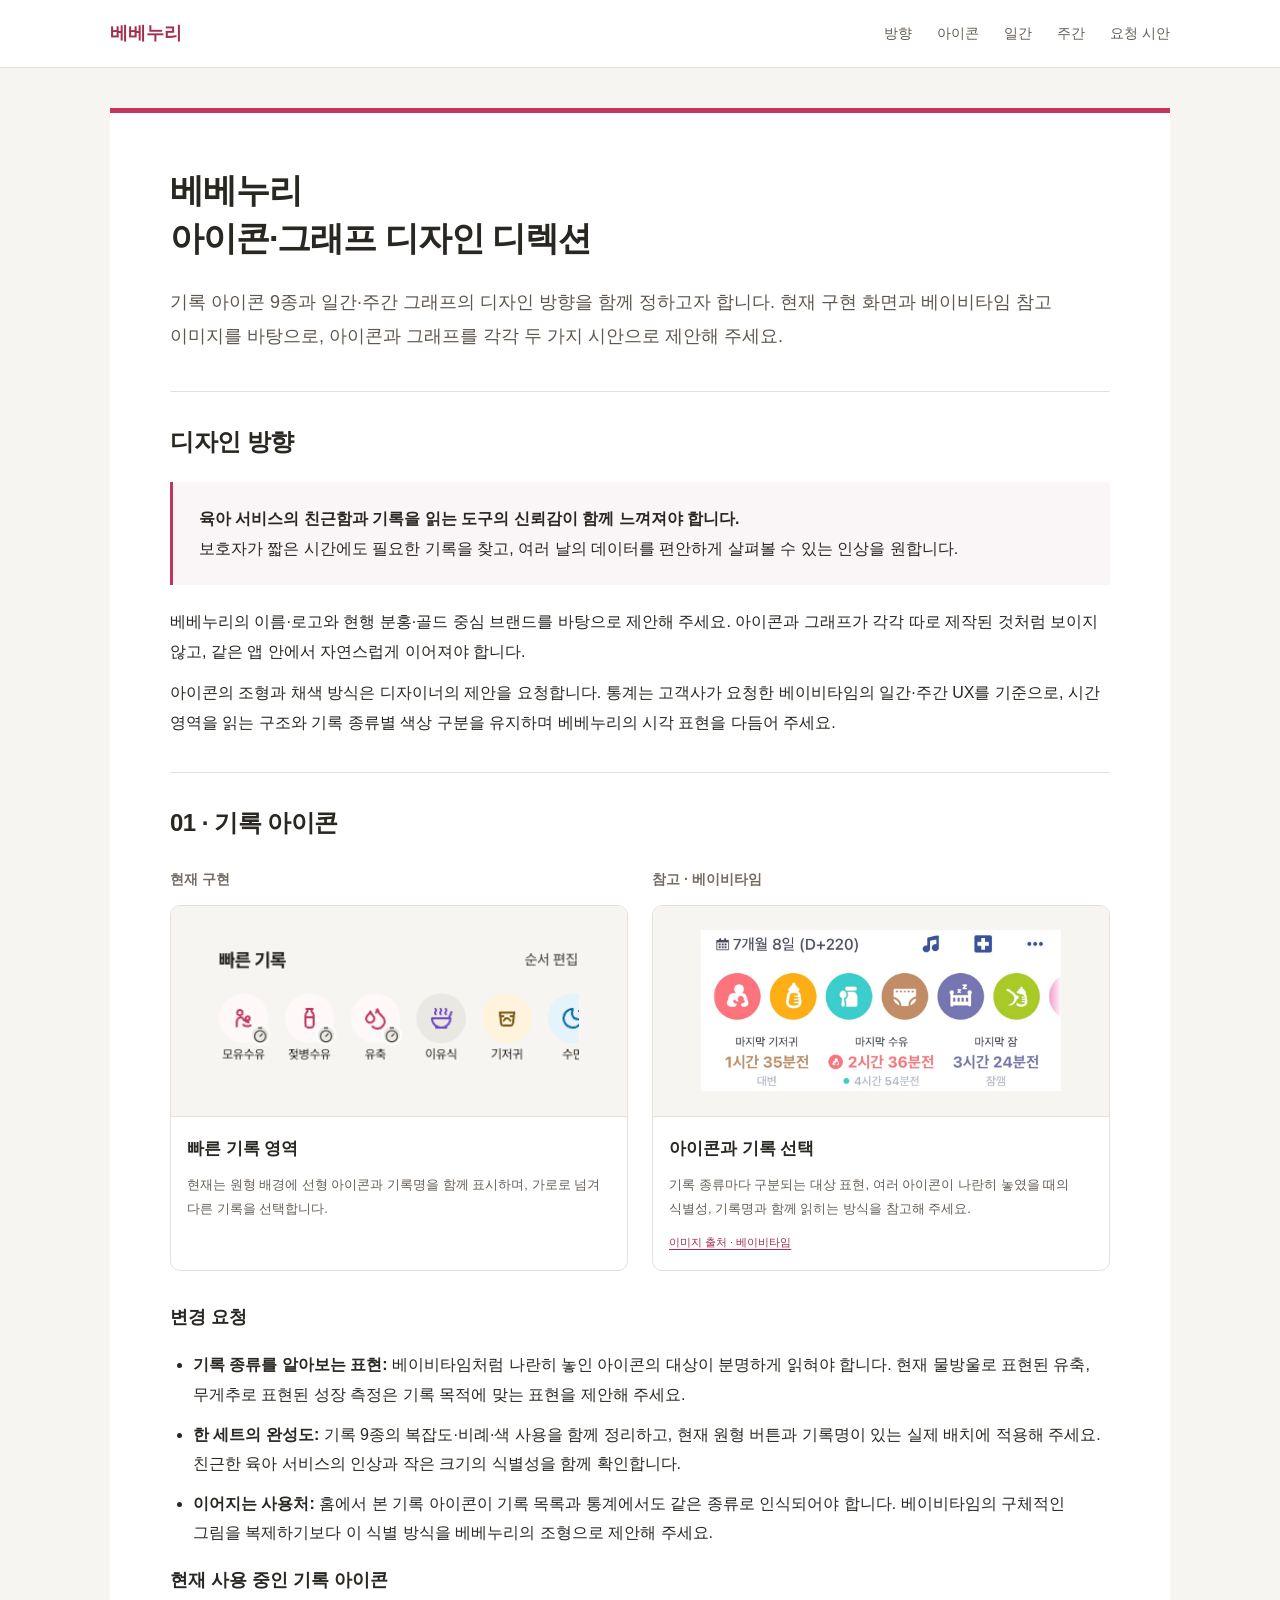
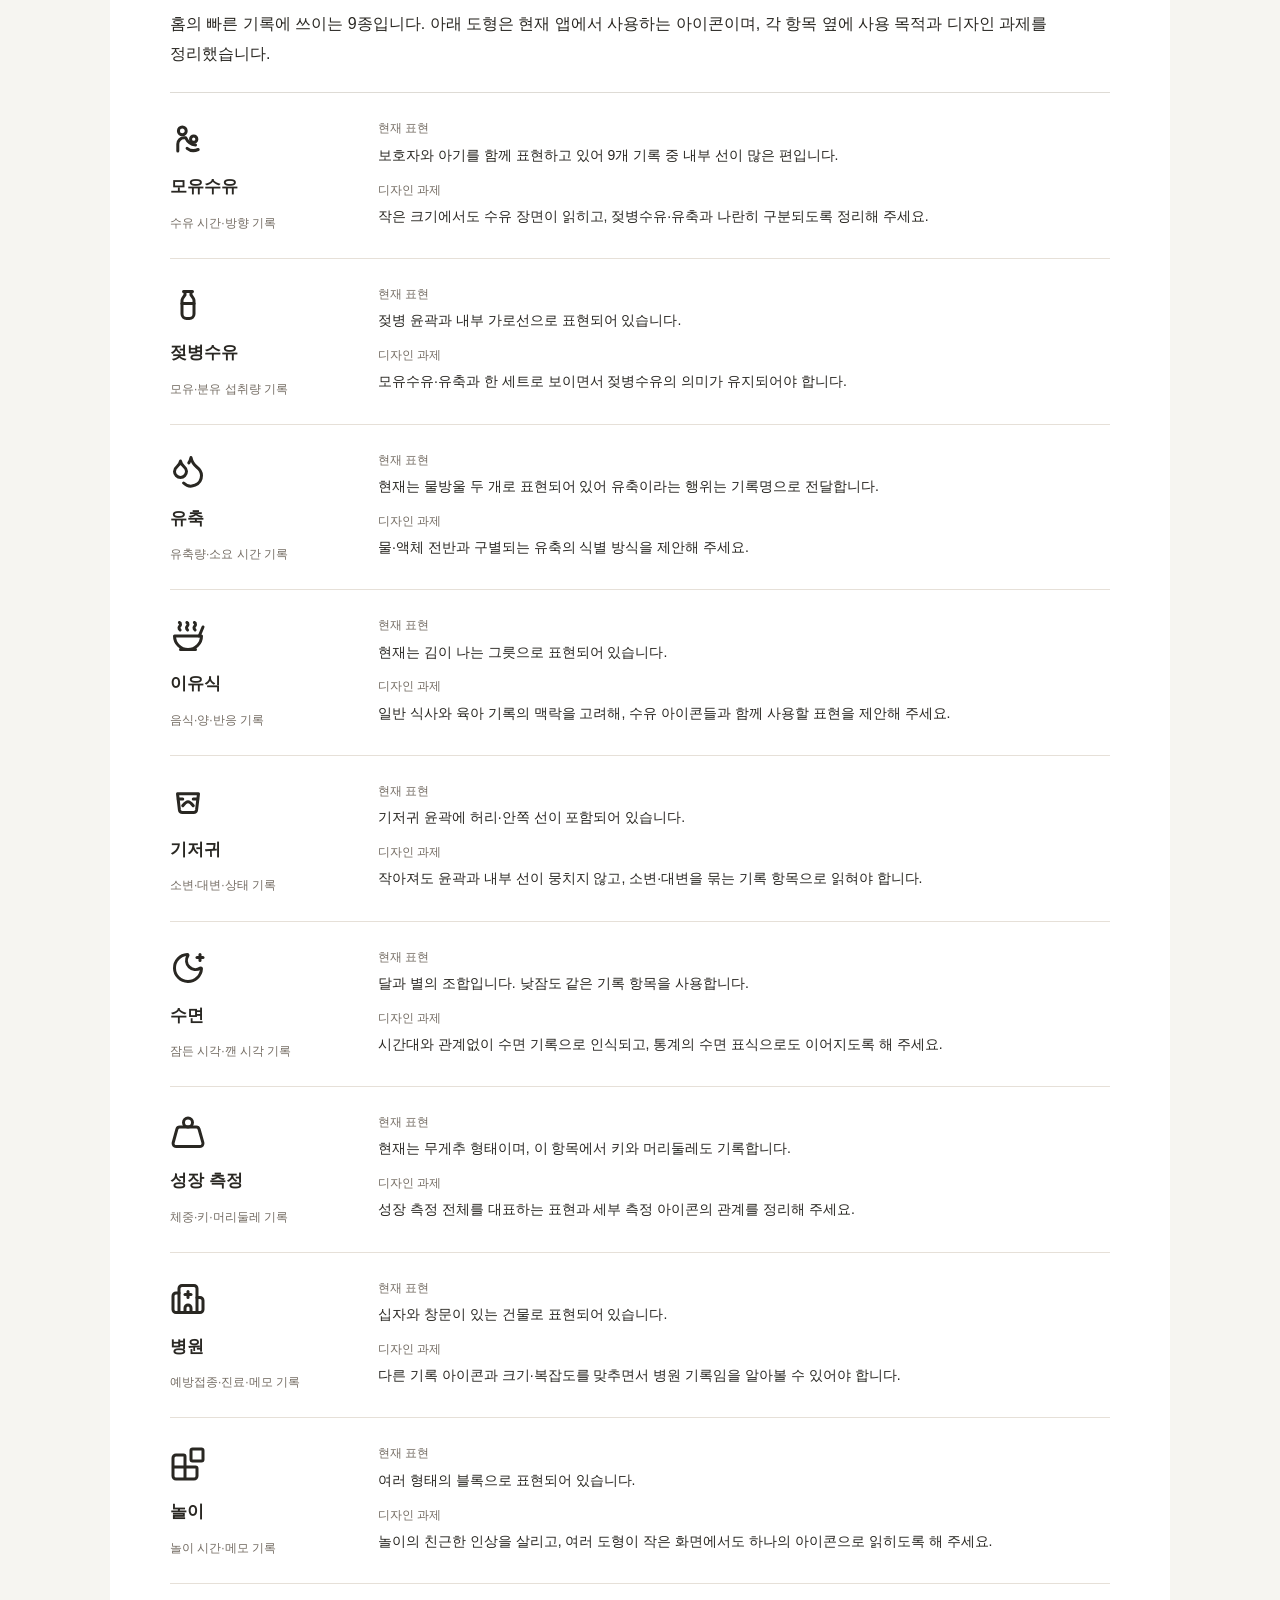
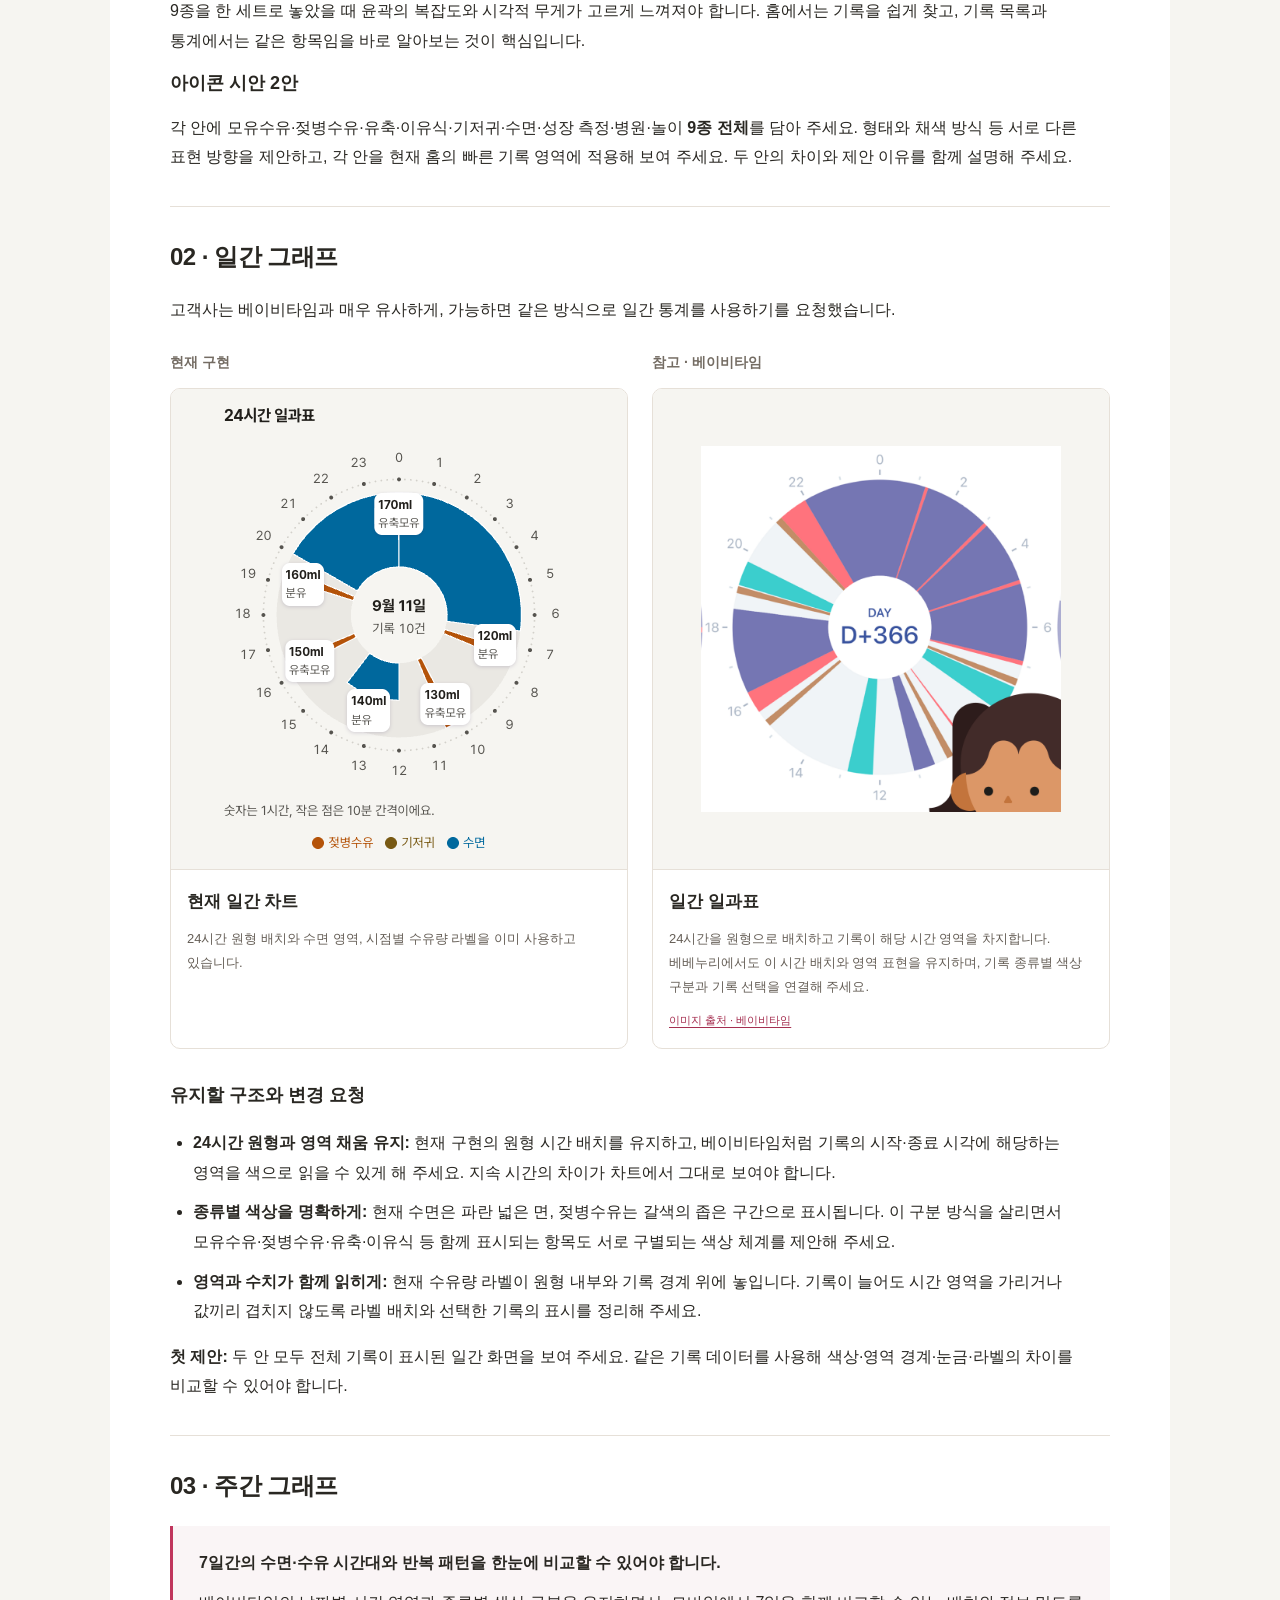
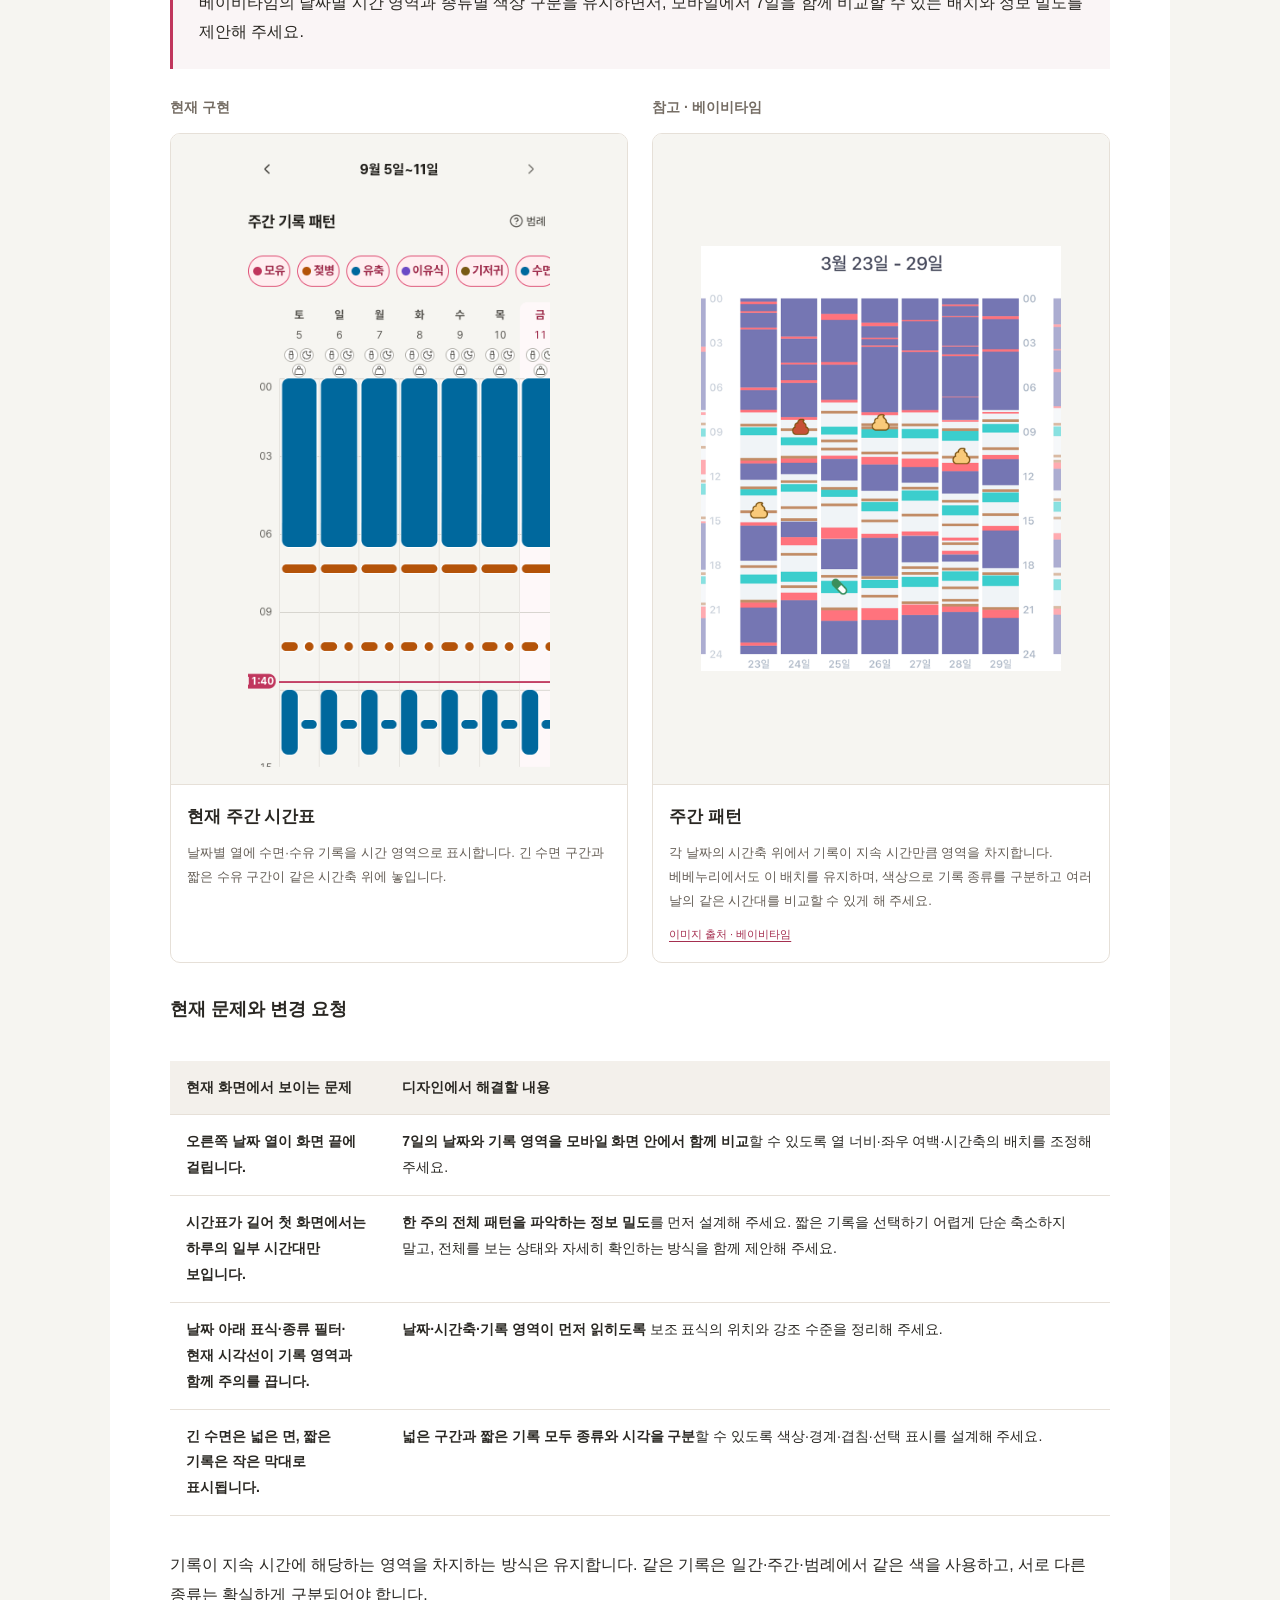
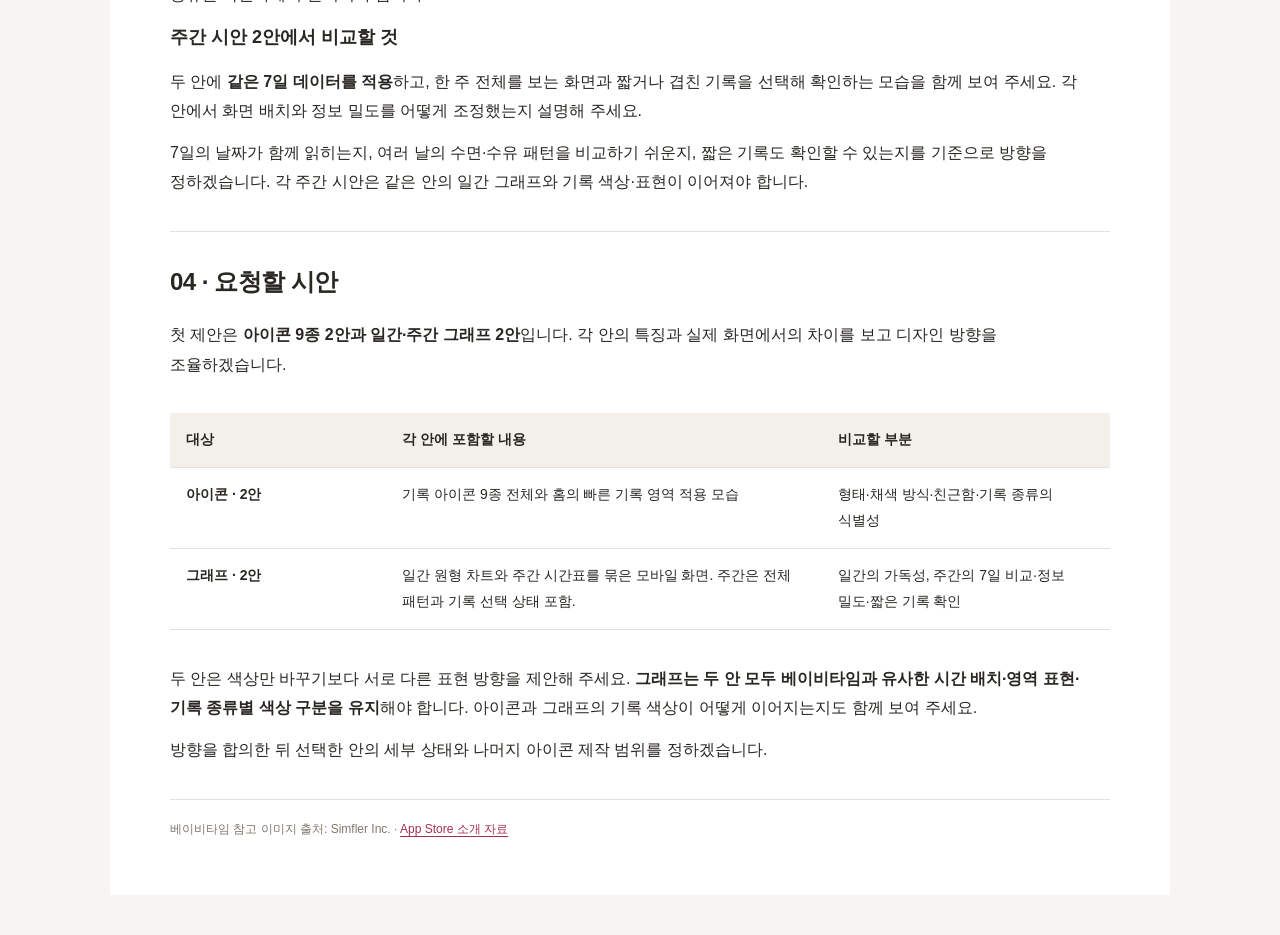
==== index.html @ d3a5cb01 "Publish guardian icon and graph design direction" ====
<!doctype html><html lang="ko"><head><meta charset="utf-8"><meta name="viewport" content="width=device-width,initial-scale=1"><title>베베누리 아이콘·그래프 디자인 디렉션</title><meta name="description" content="베베누리 보호자 앱의 기록 아이콘과 일간·주간 그래프 디자인 디렉션"><meta name="robots" content="noindex,nofollow">
<link rel="stylesheet" href="/styles.css"></head><body><nav class="site-nav" aria-label="문서 목차"><a class="brand" href="#top">베베누리</a><a href="#direction">방향</a><a href="#icons">아이콘</a><a href="#daily">일간</a><a href="#weekly">주간</a><a href="#scope">요청 시안</a></nav><main id="top">
<header><h1>베베누리<br>아이콘·그래프 디자인 디렉션</h1>
<p>기록 아이콘 9종과 일간·주간 그래프의 디자인 방향을 함께 정하고자 합니다. 현재 구현 화면과 베이비타임 참고 이미지를 바탕으로, 아이콘과 그래프를 각각 두 가지 시안으로 제안해 주세요.</p></header>

<section id="direction"><h2>디자인 방향</h2>
<div class="goal"><p><strong>육아 서비스의 친근함과 기록을 읽는 도구의 신뢰감이 함께 느껴져야 합니다.</strong><br>보호자가 짧은 시간에도 필요한 기록을 찾고, 여러 날의 데이터를 편안하게 살펴볼 수 있는 인상을 원합니다.</p></div>
<p>베베누리의 이름·로고와 현행 분홍·골드 중심 브랜드를 바탕으로 제안해 주세요. 아이콘과 그래프가 각각 따로 제작된 것처럼 보이지 않고, 같은 앱 안에서 자연스럽게 이어져야 합니다.</p>
<p>아이콘의 조형과 채색 방식은 디자이너의 제안을 요청합니다. 통계는 고객사가 요청한 베이비타임의 일간·주간 UX를 기준으로, 시간 영역을 읽는 구조와 기록 종류별 색상 구분을 유지하며 베베누리의 시각 표현을 다듬어 주세요.</p>
</section><section id="icons"><h2>01 · 기록 아이콘</h2><div class="comparison comparison-icons"><div><h3>현재 구현</h3><figure><button class="expand" aria-label="빠른 기록 영역 확대"><span class="image-crop" style="--crop-ratio:2.845528;aspect-ratio:350/123"><img style="width:100.00000%;max-width:none;height:auto;left:0.00000%;top:0.00000%" src="assets/current-records.png" alt="빠른 기록 영역"></span></button><figcaption><strong>빠른 기록 영역</strong><p>현재는 원형 배경에 선형 아이콘과 기록명을 함께 표시하며, 가로로 넘겨 다른 기록을 선택합니다.</p></figcaption></figure></div><div><h3>참고 · 베이비타임</h3><figure><button class="expand" aria-label="아이콘과 기록 선택 이미지 확대"><span class="image-crop" style="--crop-ratio:2.229167;aspect-ratio:1070/480"><img style="width:116.07477%;max-width:none;height:auto;left:-7.94393%;top:-93.75000%" src="assets/babytime-records.png" alt="베이비타임 아이콘과 기록 선택 참고 이미지"></span></button><figcaption><strong>아이콘과 기록 선택</strong><p>기록 종류마다 구분되는 대상 표현, 여러 아이콘이 나란히 놓였을 때의 식별성, 기록명과 함께 읽히는 방식을 참고해 주세요.</p><a href="https://is1-ssl.mzstatic.com/image/thumb/PurpleSource122/v4/e8/33/f3/e833f3ce-8058-9f5b-f39e-9cb8eca64eab/403bd6ec-b80b-4a60-b1d9-384f7fd5e80f_Appstore_KR_2208.png/392x696bb.png" target="_blank" rel="noreferrer">이미지 출처 · 베이비타임</a></figcaption></figure></div></div><h3 class="change-title">변경 요청</h3><ul><li><strong>기록 종류를 알아보는 표현:</strong> 베이비타임처럼 나란히 놓인 아이콘의 대상이 분명하게 읽혀야 합니다. 현재 물방울로 표현된 유축, 무게추로 표현된 성장 측정은 기록 목적에 맞는 표현을 제안해 주세요.</li><li><strong>한 세트의 완성도:</strong> 기록 9종의 복잡도·비례·색 사용을 함께 정리하고, 현재 원형 버튼과 기록명이 있는 실제 배치에 적용해 주세요. 친근한 육아 서비스의 인상과 작은 크기의 식별성을 함께 확인합니다.</li><li><strong>이어지는 사용처:</strong> 홈에서 본 기록 아이콘이 기록 목록과 통계에서도 같은 종류로 인식되어야 합니다. 베이비타임의 구체적인 그림을 복제하기보다 이 식별 방식을 베베누리의 조형으로 제안해 주세요.</li></ul><h3>현재 사용 중인 기록 아이콘</h3><p>홈의 빠른 기록에 쓰이는 9종입니다. 아래 도형은 현재 앱에서 사용하는 아이콘이며, 각 항목 옆에 사용 목적과 디자인 과제를 정리했습니다.</p><div class="current-records"><article class="current-record"><div class="current-symbol"><svg width="24" height="24" viewBox="0 0 24 24" fill="none" stroke="currentColor" stroke-width="2" stroke-linecap="round" stroke-linejoin="round" aria-hidden="true"><path d="M8.2 9.2a2.6 2.6 0 1 0 0-5.2 2.6 2.6 0 0 0 0 5.2Z"/><path d="M15.8 14.2a2.1 2.1 0 1 0 0-4.2 2.1 2.1 0 0 0 0 4.2Z"/><path d="M5.2 20v-4.6c0-2.3 1.9-4.2 4.2-4.2h1.1c1.2 2.6 3.6 4.4 6.5 4.8"/><path d="M11.4 18.2c1.9 1.6 4.8 1.9 7.4.8"/></svg><strong>모유수유</strong><span>수유 시간·방향 기록</span></div><div><p class="observation"><b>현재 표현</b>보호자와 아기를 함께 표현하고 있어 9개 기록 중 내부 선이 많은 편입니다.</p><p><b>디자인 과제</b>작은 크기에서도 수유 장면이 읽히고, 젖병수유·유축과 나란히 구분되도록 정리해 주세요.</p></div></article><article class="current-record"><div class="current-symbol"><svg width="24" height="24" viewBox="0 0 24 24" fill="none" stroke="currentColor" stroke-width="2" stroke-linecap="round" stroke-linejoin="round" aria-hidden="true"><path d="M9 3h6"/><path d="M10 3v2.3L8.5 7.5A3 3 0 0 0 8 9.2V18a3 3 0 0 0 3 3h2a3 3 0 0 0 3-3V9.2a3 3 0 0 0-.5-1.7L14 5.3V3"/><path d="M8 11h8"/></svg><strong>젖병수유</strong><span>모유·분유 섭취량 기록</span></div><div><p class="observation"><b>현재 표현</b>젖병 윤곽과 내부 가로선으로 표현되어 있습니다.</p><p><b>디자인 과제</b>모유수유·유축과 한 세트로 보이면서 젖병수유의 의미가 유지되어야 합니다.</p></div></article><article class="current-record"><div class="current-symbol"><svg xmlns="http://www.w3.org/2000/svg" width="24" height="24" viewBox="0 0 24 24" fill="none" stroke="currentColor" stroke-width="2" stroke-linecap="round" stroke-linejoin="round" class="lucide lucide-droplets" aria-hidden="true"><path d="M7 16.3c2.2 0 4-1.83 4-4.05 0-1.16-.57-2.26-1.71-3.19S7.29 6.75 7 5.3c-.29 1.45-1.14 2.84-2.29 3.76S3 11.1 3 12.25c0 2.22 1.8 4.05 4 4.05z"></path><path d="M12.56 6.6A10.97 10.97 0 0 0 14 3.02c.5 2.5 2 4.9 4 6.5s3 3.5 3 5.5a6.98 6.98 0 0 1-11.91 4.97"></path></svg><strong>유축</strong><span>유축량·소요 시간 기록</span></div><div><p class="observation"><b>현재 표현</b>현재는 물방울 두 개로 표현되어 있어 유축이라는 행위는 기록명으로 전달합니다.</p><p><b>디자인 과제</b>물·액체 전반과 구별되는 유축의 식별 방식을 제안해 주세요.</p></div></article><article class="current-record"><div class="current-symbol"><svg xmlns="http://www.w3.org/2000/svg" width="24" height="24" viewBox="0 0 24 24" fill="none" stroke="currentColor" stroke-width="2" stroke-linecap="round" stroke-linejoin="round" class="lucide lucide-soup" aria-hidden="true"><path d="M12 21a9 9 0 0 0 9-9H3a9 9 0 0 0 9 9Z"></path><path d="M7 21h10"></path><path d="M19.5 12 22 6"></path><path d="M16.25 3c.27.1.8.53.75 1.36-.06.83-.93 1.2-1 2.02-.05.78.34 1.24.73 1.62"></path><path d="M11.25 3c.27.1.8.53.74 1.36-.05.83-.93 1.2-.98 2.02-.06.78.33 1.24.72 1.62"></path><path d="M6.25 3c.27.1.8.53.75 1.36-.06.83-.93 1.2-1 2.02-.05.78.34 1.24.74 1.62"></path></svg><strong>이유식</strong><span>음식·양·반응 기록</span></div><div><p class="observation"><b>현재 표현</b>현재는 김이 나는 그릇으로 표현되어 있습니다.</p><p><b>디자인 과제</b>일반 식사와 육아 기록의 맥락을 고려해, 수유 아이콘들과 함께 사용할 표현을 제안해 주세요.</p></div></article><article class="current-record"><div class="current-symbol"><svg width="24" height="24" viewBox="0 0 24 24" fill="none" stroke="currentColor" stroke-width="2" stroke-linecap="round" stroke-linejoin="round" aria-hidden="true"><path d="M5 6.5h14l-1.3 10.8a2 2 0 0 1-2 1.7H8.3a2 2 0 0 1-2-1.7L5 6.5Z"/><path d="M5.5 10h3M15.5 10h3"/><path d="M8.5 14.5c1.4-1.8 2.5-2.7 3.5-2.7s2.1.9 3.5 2.7"/></svg><strong>기저귀</strong><span>소변·대변·상태 기록</span></div><div><p class="observation"><b>현재 표현</b>기저귀 윤곽에 허리·안쪽 선이 포함되어 있습니다.</p><p><b>디자인 과제</b>작아져도 윤곽과 내부 선이 뭉치지 않고, 소변·대변을 묶는 기록 항목으로 읽혀야 합니다.</p></div></article><article class="current-record"><div class="current-symbol"><svg xmlns="http://www.w3.org/2000/svg" width="24" height="24" viewBox="0 0 24 24" fill="none" stroke="currentColor" stroke-width="2" stroke-linecap="round" stroke-linejoin="round" class="lucide lucide-moon-star" aria-hidden="true"><path d="M18 5h4"></path><path d="M20 3v4"></path><path d="M20.985 12.486a9 9 0 1 1-9.473-9.472c.405-.022.617.46.402.803a6 6 0 0 0 8.268 8.268c.344-.215.825-.004.803.401"></path></svg><strong>수면</strong><span>잠든 시각·깬 시각 기록</span></div><div><p class="observation"><b>현재 표현</b>달과 별의 조합입니다. 낮잠도 같은 기록 항목을 사용합니다.</p><p><b>디자인 과제</b>시간대와 관계없이 수면 기록으로 인식되고, 통계의 수면 표식으로도 이어지도록 해 주세요.</p></div></article><article class="current-record"><div class="current-symbol"><svg xmlns="http://www.w3.org/2000/svg" width="24" height="24" viewBox="0 0 24 24" fill="none" stroke="currentColor" stroke-width="2" stroke-linecap="round" stroke-linejoin="round" class="lucide lucide-weight" aria-hidden="true"><circle cx="12" cy="5" r="3"></circle><path d="M6.5 8a2 2 0 0 0-1.905 1.46L2.1 18.5A2 2 0 0 0 4 21h16a2 2 0 0 0 1.925-2.54L19.4 9.5A2 2 0 0 0 17.48 8Z"></path></svg><strong>성장 측정</strong><span>체중·키·머리둘레 기록</span></div><div><p class="observation"><b>현재 표현</b>현재는 무게추 형태이며, 이 항목에서 키와 머리둘레도 기록합니다.</p><p><b>디자인 과제</b>성장 측정 전체를 대표하는 표현과 세부 측정 아이콘의 관계를 정리해 주세요.</p></div></article><article class="current-record"><div class="current-symbol"><svg xmlns="http://www.w3.org/2000/svg" width="24" height="24" viewBox="0 0 24 24" fill="none" stroke="currentColor" stroke-width="2" stroke-linecap="round" stroke-linejoin="round" class="lucide lucide-hospital" aria-hidden="true"><path d="M12 7v4"></path><path d="M14 21v-3a2 2 0 0 0-4 0v3"></path><path d="M14 9h-4"></path><path d="M18 11h2a2 2 0 0 1 2 2v6a2 2 0 0 1-2 2H4a2 2 0 0 1-2-2v-9a2 2 0 0 1 2-2h2"></path><path d="M18 21V5a2 2 0 0 0-2-2H8a2 2 0 0 0-2 2v16"></path></svg><strong>병원</strong><span>예방접종·진료·메모 기록</span></div><div><p class="observation"><b>현재 표현</b>십자와 창문이 있는 건물로 표현되어 있습니다.</p><p><b>디자인 과제</b>다른 기록 아이콘과 크기·복잡도를 맞추면서 병원 기록임을 알아볼 수 있어야 합니다.</p></div></article><article class="current-record"><div class="current-symbol"><svg xmlns="http://www.w3.org/2000/svg" width="24" height="24" viewBox="0 0 24 24" fill="none" stroke="currentColor" stroke-width="2" stroke-linecap="round" stroke-linejoin="round" class="lucide lucide-blocks" aria-hidden="true"><path d="M10 22V7a1 1 0 0 0-1-1H4a2 2 0 0 0-2 2v12a2 2 0 0 0 2 2h12a2 2 0 0 0 2-2v-5a1 1 0 0 0-1-1H2"></path><rect x="14" y="2" width="8" height="8" rx="1"></rect></svg><strong>놀이</strong><span>놀이 시간·메모 기록</span></div><div><p class="observation"><b>현재 표현</b>여러 형태의 블록으로 표현되어 있습니다.</p><p><b>디자인 과제</b>놀이의 친근한 인상을 살리고, 여러 도형이 작은 화면에서도 하나의 아이콘으로 읽히도록 해 주세요.</p></div></article></div><p>9종을 한 세트로 놓았을 때 윤곽의 복잡도와 시각적 무게가 고르게 느껴져야 합니다. 홈에서는 기록을 쉽게 찾고, 기록 목록과 통계에서는 같은 항목임을 바로 알아보는 것이 핵심입니다.</p><h3>아이콘 시안 2안</h3><p>각 안에 모유수유·젖병수유·유축·이유식·기저귀·수면·성장 측정·병원·놀이 <strong>9종 전체</strong>를 담아 주세요. 형태와 채색 방식 등 서로 다른 표현 방향을 제안하고, 각 안을 현재 홈의 빠른 기록 영역에 적용해 보여 주세요. 두 안의 차이와 제안 이유를 함께 설명해 주세요.</p></section><section id="daily"><h2>02 · 일간 그래프</h2><p>고객사는 베이비타임과 매우 유사하게, 가능하면 같은 방식으로 일간 통계를 사용하기를 요청했습니다.</p><div class="comparison comparison-daily"><div><h3>현재 구현</h3><figure><button class="expand" aria-label="현재 일간 차트 확대"><span class="image-crop" style="--crop-ratio:0.781250;aspect-ratio:350/448"><img style="width:100.00000%;max-width:none;height:auto;left:0.00000%;top:0.00000%" src="assets/current-daily.png" alt="현재 일간 차트"></span></button><figcaption><strong>현재 일간 차트</strong><p>24시간 원형 배치와 수면 영역, 시점별 수유량 라벨을 이미 사용하고 있습니다.</p></figcaption></figure></div><div><h3>참고 · 베이비타임</h3><figure><button class="expand" aria-label="일간 일과표 이미지 확대"><span class="image-crop" style="--crop-ratio:0.984043;aspect-ratio:925/940"><img style="width:134.27027%;max-width:none;height:auto;left:-17.83784%;top:-87.23404%" src="assets/babytime-daily.png" alt="베이비타임 일간 일과표 참고 이미지"></span></button><figcaption><strong>일간 일과표</strong><p>24시간을 원형으로 배치하고 기록이 해당 시간 영역을 차지합니다. 베베누리에서도 이 시간 배치와 영역 표현을 유지하며, 기록 종류별 색상 구분과 기록 선택을 연결해 주세요.</p><a href="https://is1-ssl.mzstatic.com/image/thumb/Purple112/v4/0e/db/94/0edb9422-8b29-2d84-781e-0ce4e76e7c90/db3ed5ea-ed5e-498d-9136-3be3eb76f281_Appstore_KR_02.png/392x696bb.png" target="_blank" rel="noreferrer">이미지 출처 · 베이비타임</a></figcaption></figure></div></div><h3 class="change-title">유지할 구조와 변경 요청</h3><ul><li><strong>24시간 원형과 영역 채움 유지:</strong> 현재 구현의 원형 시간 배치를 유지하고, 베이비타임처럼 기록의 시작·종료 시각에 해당하는 영역을 색으로 읽을 수 있게 해 주세요. 지속 시간의 차이가 차트에서 그대로 보여야 합니다.</li><li><strong>종류별 색상을 명확하게:</strong> 현재 수면은 파란 넓은 면, 젖병수유는 갈색의 좁은 구간으로 표시됩니다. 이 구분 방식을 살리면서 모유수유·젖병수유·유축·이유식 등 함께 표시되는 항목도 서로 구별되는 색상 체계를 제안해 주세요.</li><li><strong>영역과 수치가 함께 읽히게:</strong> 현재 수유량 라벨이 원형 내부와 기록 경계 위에 놓입니다. 기록이 늘어도 시간 영역을 가리거나 값끼리 겹치지 않도록 라벨 배치와 선택한 기록의 표시를 정리해 주세요.</li></ul><p><strong>첫 제안:</strong> 두 안 모두 전체 기록이 표시된 일간 화면을 보여 주세요. 같은 기록 데이터를 사용해 색상·영역 경계·눈금·라벨의 차이를 비교할 수 있어야 합니다.</p></section><section id="weekly"><h2>03 · 주간 그래프</h2><div class="goal"><p><strong>7일간의 수면·수유 시간대와 반복 패턴을 한눈에 비교할 수 있어야 합니다.</strong></p><p style="margin-top:10px">베이비타임의 날짜별 시간 영역과 종류별 색상 구분을 유지하면서, 모바일에서 7일을 함께 비교할 수 있는 배치와 정보 밀도를 제안해 주세요.</p></div><div class="comparison comparison-weekly"><div><h3>현재 구현</h3><figure><button class="expand" aria-label="현재 주간 시간표 확대"><span class="image-crop" style="--crop-ratio:0.490196;aspect-ratio:350/714"><img style="width:100.00000%;max-width:none;height:auto;left:0.00000%;top:0.00000%" src="assets/current-weekly.png" alt="현재 주간 시간표"></span></button><figcaption><strong>현재 주간 시간표</strong><p>날짜별 열에 수면·수유 기록을 시간 영역으로 표시합니다. 긴 수면 구간과 짧은 수유 구간이 같은 시간축 위에 놓입니다.</p></figcaption></figure></div><div><h3>참고 · 베이비타임</h3><figure><button class="expand" aria-label="주간 패턴 이미지 확대"><span class="image-crop" style="--crop-ratio:0.846154;aspect-ratio:990/1170"><img style="width:125.45455%;max-width:none;height:auto;left:-12.62626%;top:-65.81197%" src="assets/babytime-weekly.png" alt="베이비타임 주간 패턴 참고 이미지"></span></button><figcaption><strong>주간 패턴</strong><p>각 날짜의 시간축 위에서 기록이 지속 시간만큼 영역을 차지합니다. 베베누리에서도 이 배치를 유지하며, 색상으로 기록 종류를 구분하고 여러 날의 같은 시간대를 비교할 수 있게 해 주세요.</p><a href="https://is1-ssl.mzstatic.com/image/thumb/PurpleSource112/v4/6e/77/e2/6e77e22b-38f2-4943-9671-ba6ce833d300/23f01aa0-59c7-4bdb-9d9d-5dc3a458234c_iOS_weekly_KR.png/392x696bb.png" target="_blank" rel="noreferrer">이미지 출처 · 베이비타임</a></figcaption></figure></div></div><h3 class="change-title">현재 문제와 변경 요청</h3>
<div class="table"><table><thead><tr><th>현재 화면에서 보이는 문제</th><th>디자인에서 해결할 내용</th></tr></thead><tbody>
<tr><td>오른쪽 날짜 열이 화면 끝에 걸립니다.</td><td><strong>7일의 날짜와 기록 영역을 모바일 화면 안에서 함께 비교</strong>할 수 있도록 열 너비·좌우 여백·시간축의 배치를 조정해 주세요.</td></tr>
<tr><td>시간표가 길어 첫 화면에서는 하루의 일부 시간대만 보입니다.</td><td><strong>한 주의 전체 패턴을 파악하는 정보 밀도</strong>를 먼저 설계해 주세요. 짧은 기록을 선택하기 어렵게 단순 축소하지 말고, 전체를 보는 상태와 자세히 확인하는 방식을 함께 제안해 주세요.</td></tr>
<tr><td>날짜 아래 표식·종류 필터·현재 시각선이 기록 영역과 함께 주의를 끕니다.</td><td><strong>날짜·시간축·기록 영역이 먼저 읽히도록</strong> 보조 표식의 위치와 강조 수준을 정리해 주세요.</td></tr>
<tr><td>긴 수면은 넓은 면, 짧은 기록은 작은 막대로 표시됩니다.</td><td><strong>넓은 구간과 짧은 기록 모두 종류와 시각을 구분</strong>할 수 있도록 색상·경계·겹침·선택 표시를 설계해 주세요.</td></tr>
</tbody></table></div>
<p>기록이 지속 시간에 해당하는 영역을 차지하는 방식은 유지합니다. 같은 기록은 일간·주간·범례에서 같은 색을 사용하고, 서로 다른 종류는 확실하게 구분되어야 합니다.</p>
<h3>주간 시안 2안에서 비교할 것</h3>
<p>두 안에 <strong>같은 7일 데이터를 적용</strong>하고, 한 주 전체를 보는 화면과 짧거나 겹친 기록을 선택해 확인하는 모습을 함께 보여 주세요. 각 안에서 화면 배치와 정보 밀도를 어떻게 조정했는지 설명해 주세요.</p>
<p>7일의 날짜가 함께 읽히는지, 여러 날의 수면·수유 패턴을 비교하기 쉬운지, 짧은 기록도 확인할 수 있는지를 기준으로 방향을 정하겠습니다. 각 주간 시안은 같은 안의 일간 그래프와 기록 색상·표현이 이어져야 합니다.</p></section><section id="scope"><h2>04 · 요청할 시안</h2>
<p>첫 제안은 <strong>아이콘 9종 2안과 일간·주간 그래프 2안</strong>입니다. 각 안의 특징과 실제 화면에서의 차이를 보고 디자인 방향을 조율하겠습니다.</p>
<div class="table"><table><thead><tr><th>대상</th><th>각 안에 포함할 내용</th><th>비교할 부분</th></tr></thead><tbody>
<tr><td>아이콘 · 2안</td><td>기록 아이콘 9종 전체와 홈의 빠른 기록 영역 적용 모습</td><td>형태·채색 방식·친근함·기록 종류의 식별성</td></tr>
<tr><td>그래프 · 2안</td><td>일간 원형 차트와 주간 시간표를 묶은 모바일 화면. 주간은 전체 패턴과 기록 선택 상태 포함.</td><td>일간의 가독성, 주간의 7일 비교·정보 밀도·짧은 기록 확인</td></tr>
</tbody></table></div>
<p>두 안은 색상만 바꾸기보다 서로 다른 표현 방향을 제안해 주세요. <strong>그래프는 두 안 모두 베이비타임과 유사한 시간 배치·영역 표현·기록 종류별 색상 구분을 유지</strong>해야 합니다. 아이콘과 그래프의 기록 색상이 어떻게 이어지는지도 함께 보여 주세요.</p>
<p>방향을 합의한 뒤 선택한 안의 세부 상태와 나머지 아이콘 제작 범위를 정하겠습니다.</p></section>
<footer>베이비타임 참고 이미지 출처: Simfler Inc. · <a href="https://apps.apple.com/kr/app/babytime-record-analysis/id1052459780" target="_blank" rel="noreferrer">App Store 소개 자료</a></footer>
</main><dialog id="zoom" aria-label="참고 이미지 확대"><button id="close">닫기</button><img id="full" alt=""></dialog>
<script src="/app.js" defer></script>
</body></html>
---- styles.css ----
*{box-sizing:border-box}body{margin:0;background:#f6f5f1;color:#292722;font:16px/1.85 -apple-system,BlinkMacSystemFont,"Apple SD Gothic Neo","Malgun Gothic",sans-serif;word-break:keep-all}main{max-width:1060px;margin:40px auto;background:white;padding:54px 60px;border-top:5px solid #c0365d}header{margin-bottom:38px}h1{font-size:34px;line-height:1.4;letter-spacing:-1px;margin:0 0 24px}h2{font-size:24px;line-height:1.5;letter-spacing:-.5px;margin:0 0 20px}h3{font-size:18px;margin:0 0 12px}p{margin:12px 0}header p{font-size:18px;color:#5e574f}section{border-top:1px solid #e6e0d8;padding-top:32px;margin-top:34px}strong{font-weight:650}.goal{padding:22px 26px;background:#faf5f6;border-left:3px solid #c0365d;margin:22px 0}.goal p{margin:0}.table{overflow-x:auto}table{width:100%;border-collapse:collapse;font-size:14px;margin:22px 0}th,td{padding:14px 16px;vertical-align:top;text-align:left;border-bottom:1px solid #e6e0d8}th{background:#f3f0eb;font-weight:650}td:first-child{width:23%;font-weight:650}.split{display:grid;grid-template-columns:1fr 1fr;gap:28px}.split>*{min-width:0}.icon-ref{max-width:340px;margin:25px auto}.refs{display:grid;grid-template-columns:1fr 1fr;gap:28px;margin-top:26px}figure{margin:0;border:1px solid #e6e0d8;border-radius:10px;overflow:hidden;background:#fff}.expand{display:block;width:100%;padding:0;border:0;background:#f3f8fa;cursor:zoom-in}.expand img{width:100%;height:auto;display:block}figcaption{padding:20px;font-size:13px;color:#655e56}figcaption strong{display:block;color:#292722;font-size:17px}figcaption p{margin:9px 0}a{color:#a52f50;text-underline-offset:3px}figcaption a{font-size:11px}ul,ol{padding-left:23px}li{margin:10px 0}footer{border-top:1px solid #e6e0d8;margin-top:35px;padding-top:18px;color:#81776b;font-size:12px}dialog{border:0;border-radius:12px;padding:48px 16px 16px;max-width:min(94vw,800px);max-height:94vh}dialog::backdrop{background:#1e1816cc}dialog img{display:block;width:100%;height:auto}dialog button{position:sticky;top:0;float:right;margin-top:-39px;padding:7px 17px;border:1px solid #ccc;background:white;border-radius:7px;font:inherit;cursor:pointer}button:focus-visible,a:focus-visible{outline:3px solid #c0365d;outline-offset:3px}
@media(max-width:700px){main{margin:0;padding:30px 20px}h1{font-size:28px}h2{font-size:22px}header p{font-size:16px}.split,.refs{grid-template-columns:1fr}table{min-width:580px}.goal{padding:18px}.icon-ref{max-width:100%}}
@media print{@page{size:A4;margin:15mm}body{background:white;font-size:10pt}main{margin:0;padding:0;border:none;max-width:none}h1{font-size:23pt}h2{font-size:17pt;break-after:avoid}h3{break-after:avoid}header p{font-size:11pt}section{padding-top:23px;margin-top:26px}table{font-size:9pt}th,td{padding:9px}.table{overflow:visible}tr,figure{break-inside:avoid}.icon-ref{max-width:240px}.refs{gap:20px}figcaption{padding:12px;font-size:9pt}a{color:inherit}}

.current-records{border-top:1px solid #dedbd5;margin-top:24px}
.current-record{display:grid;grid-template-columns:180px 1fr;gap:28px;padding:24px 0;border-bottom:1px solid #e6e0d8;break-inside:avoid}
.current-symbol{display:flex;flex-direction:column;align-items:flex-start;gap:9px}
.current-symbol svg{width:36px;height:36px;margin:4px 0 5px}
.current-symbol strong{font-size:17px}.current-symbol span{font-size:12px;color:#746c63}
.current-record p{font-size:14px;margin:0 0 10px}.current-record p:last-child{margin:0}
.current-record b{display:block;font-size:12px;color:#746c63;font-weight:500;margin-bottom:3px}
.current-group{margin-top:34px}.current-grid{display:grid;grid-template-columns:repeat(6,minmax(0,1fr));border-top:1px solid #e6e0d8;border-left:1px solid #e6e0d8;margin:18px 0}
.current-tile{min-height:95px;display:flex;align-items:center;justify-content:center;flex-direction:column;gap:10px;padding:16px 6px;border-right:1px solid #e6e0d8;border-bottom:1px solid #e6e0d8;font-size:12px}
.current-tile svg{width:24px;height:24px;flex-shrink:0}.current-group>p{font-size:14px}
@media(max-width:700px){.current-record{grid-template-columns:95px 1fr;gap:16px}.current-symbol strong{font-size:15px}.current-symbol span{font-size:11px}.current-grid{grid-template-columns:repeat(3,minmax(0,1fr))}}
@media print{.current-record{padding:13px 0;grid-template-columns:130px 1fr}.current-record p{font-size:9pt}.current-tile{min-height:75px}.current-grid{grid-template-columns:repeat(6,1fr)}}
.comparison{display:grid;grid-template-columns:1fr 1fr;gap:28px;margin:26px 0 30px;align-items:start}.comparison>div{min-width:0}.comparison h3{font-size:14px;color:#746c63}.comparison .expand{padding:16px;background:#f6f5f1}.comparison img{max-width:350px;margin:auto}.comparison figcaption{padding:16px}.change-title{margin-top:30px}.comparison+ .change-title{margin-top:0}@media(max-width:700px){.comparison{grid-template-columns:1fr}}@media print{.comparison{gap:15px}.comparison img{max-height:145mm;object-fit:contain}.comparison figure{break-inside:avoid}}

.comparison{gap:24px;align-items:stretch}.comparison>div{display:flex;flex-direction:column}
.comparison figure{flex:1;display:flex;flex-direction:column}.comparison figcaption{flex:1;border-top:1px solid #e6e0d8}
.comparison .expand{height:var(--stage);padding:16px;display:flex;align-items:center;justify-content:center;overflow:hidden}
.comparison-icons{--stage:210px}.comparison-daily{--stage:480px}.comparison-weekly{--stage:650px}
.image-crop{display:block;position:relative;overflow:hidden;width:min(100%,360px,calc((var(--stage) - 32px)*var(--crop-ratio)));flex:none}
.comparison .image-crop img{position:absolute;display:block;margin:0}
@media(max-width:700px){.comparison{gap:22px}.comparison-icons{--stage:170px}.comparison-daily{--stage:420px}.comparison-weekly{--stage:600px}}
@media print{.comparison{display:grid;grid-template-columns:1fr 1fr}.comparison-icons{--stage:140px}.comparison-daily{--stage:330px}.comparison-weekly{--stage:470px}.comparison .image-crop img{max-height:none;object-fit:initial}}

html{scroll-behavior:smooth;scroll-padding-top:90px}
.site-nav{position:sticky;top:0;z-index:10;display:flex;align-items:center;gap:25px;padding:17px max(24px,calc((100vw - 1060px)/2));background:#fff;border-bottom:1px solid #e6e0d8;font-size:14px;white-space:nowrap;overflow:auto}
.site-nav a{text-decoration:none;color:#655e56}.site-nav .brand{margin-right:auto;color:#a52f50;font-size:18px;font-weight:700}
@media(max-width:700px){.site-nav{padding:13px 16px;gap:18px;font-size:12px}.site-nav .brand{font-size:16px}html{scroll-padding-top:75px}}
@media(prefers-reduced-motion:reduce){html{scroll-behavior:auto}}
@media print{.site-nav{display:none}}
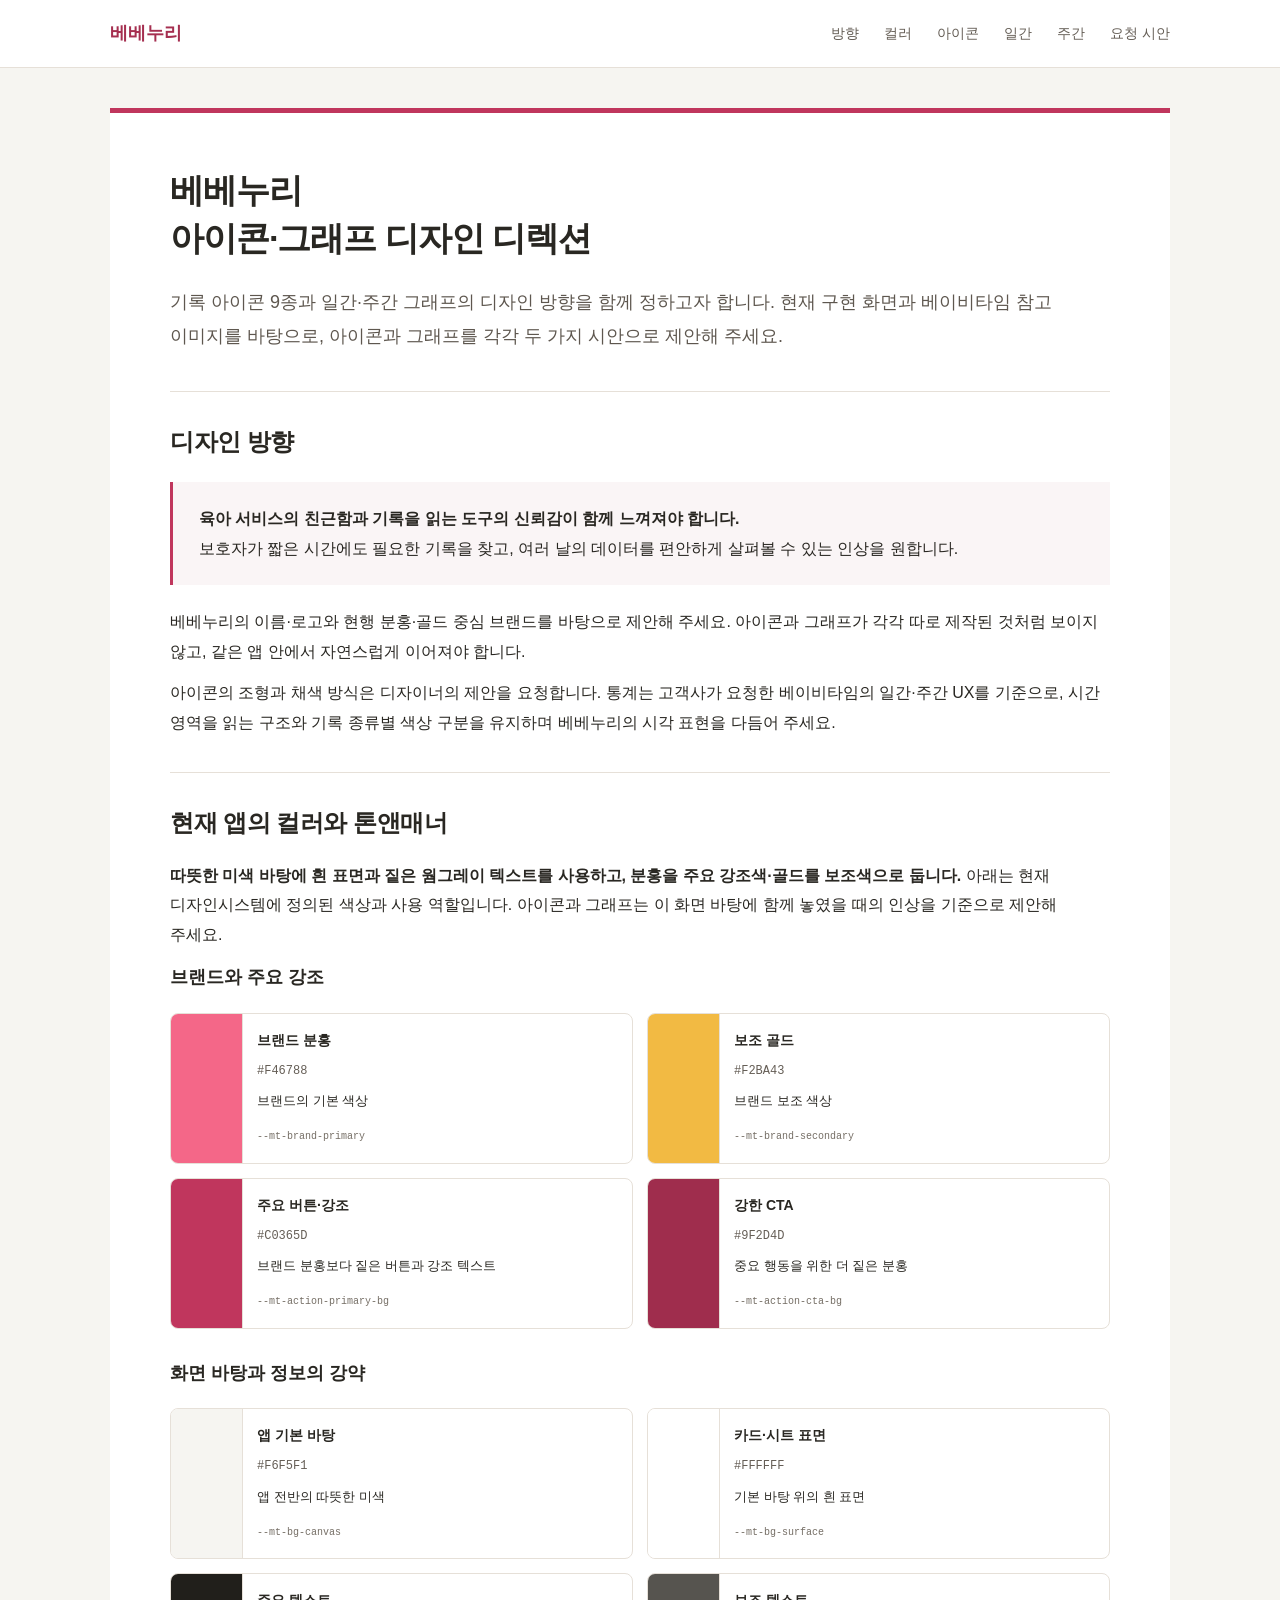
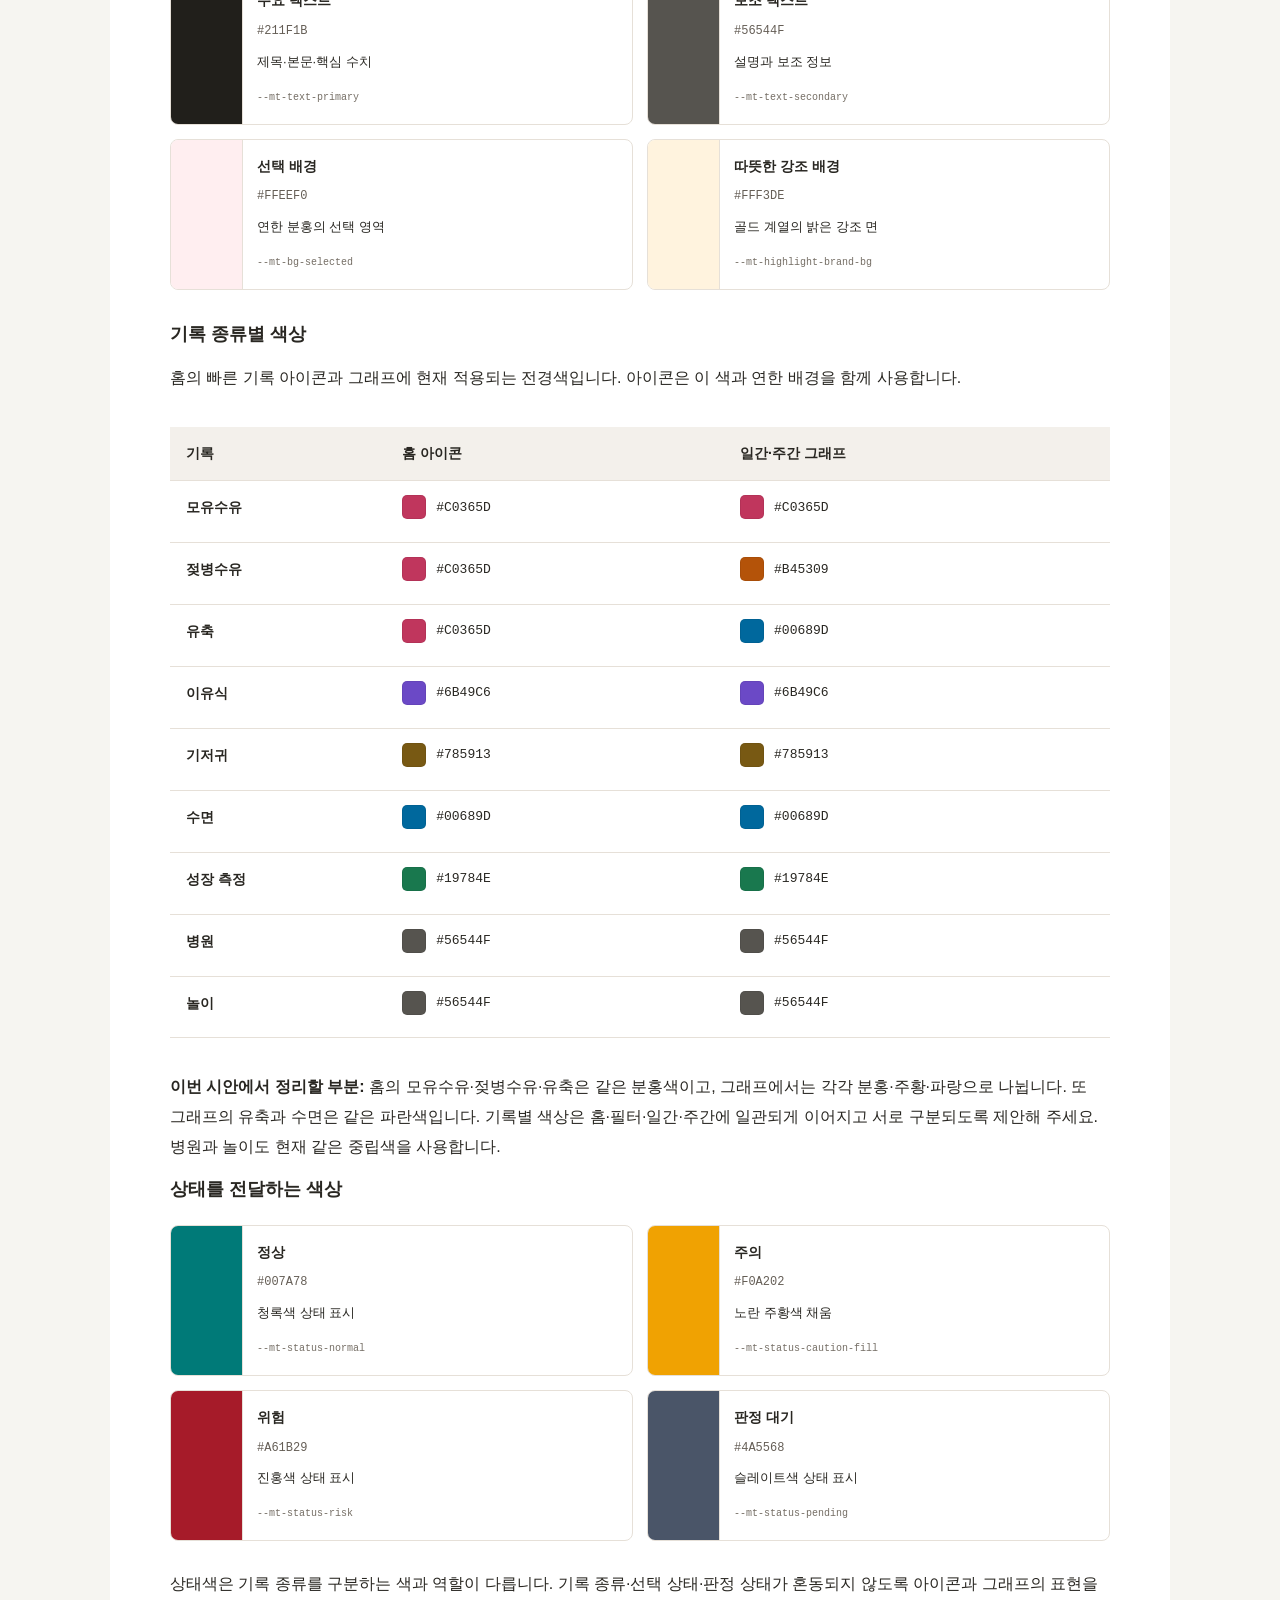
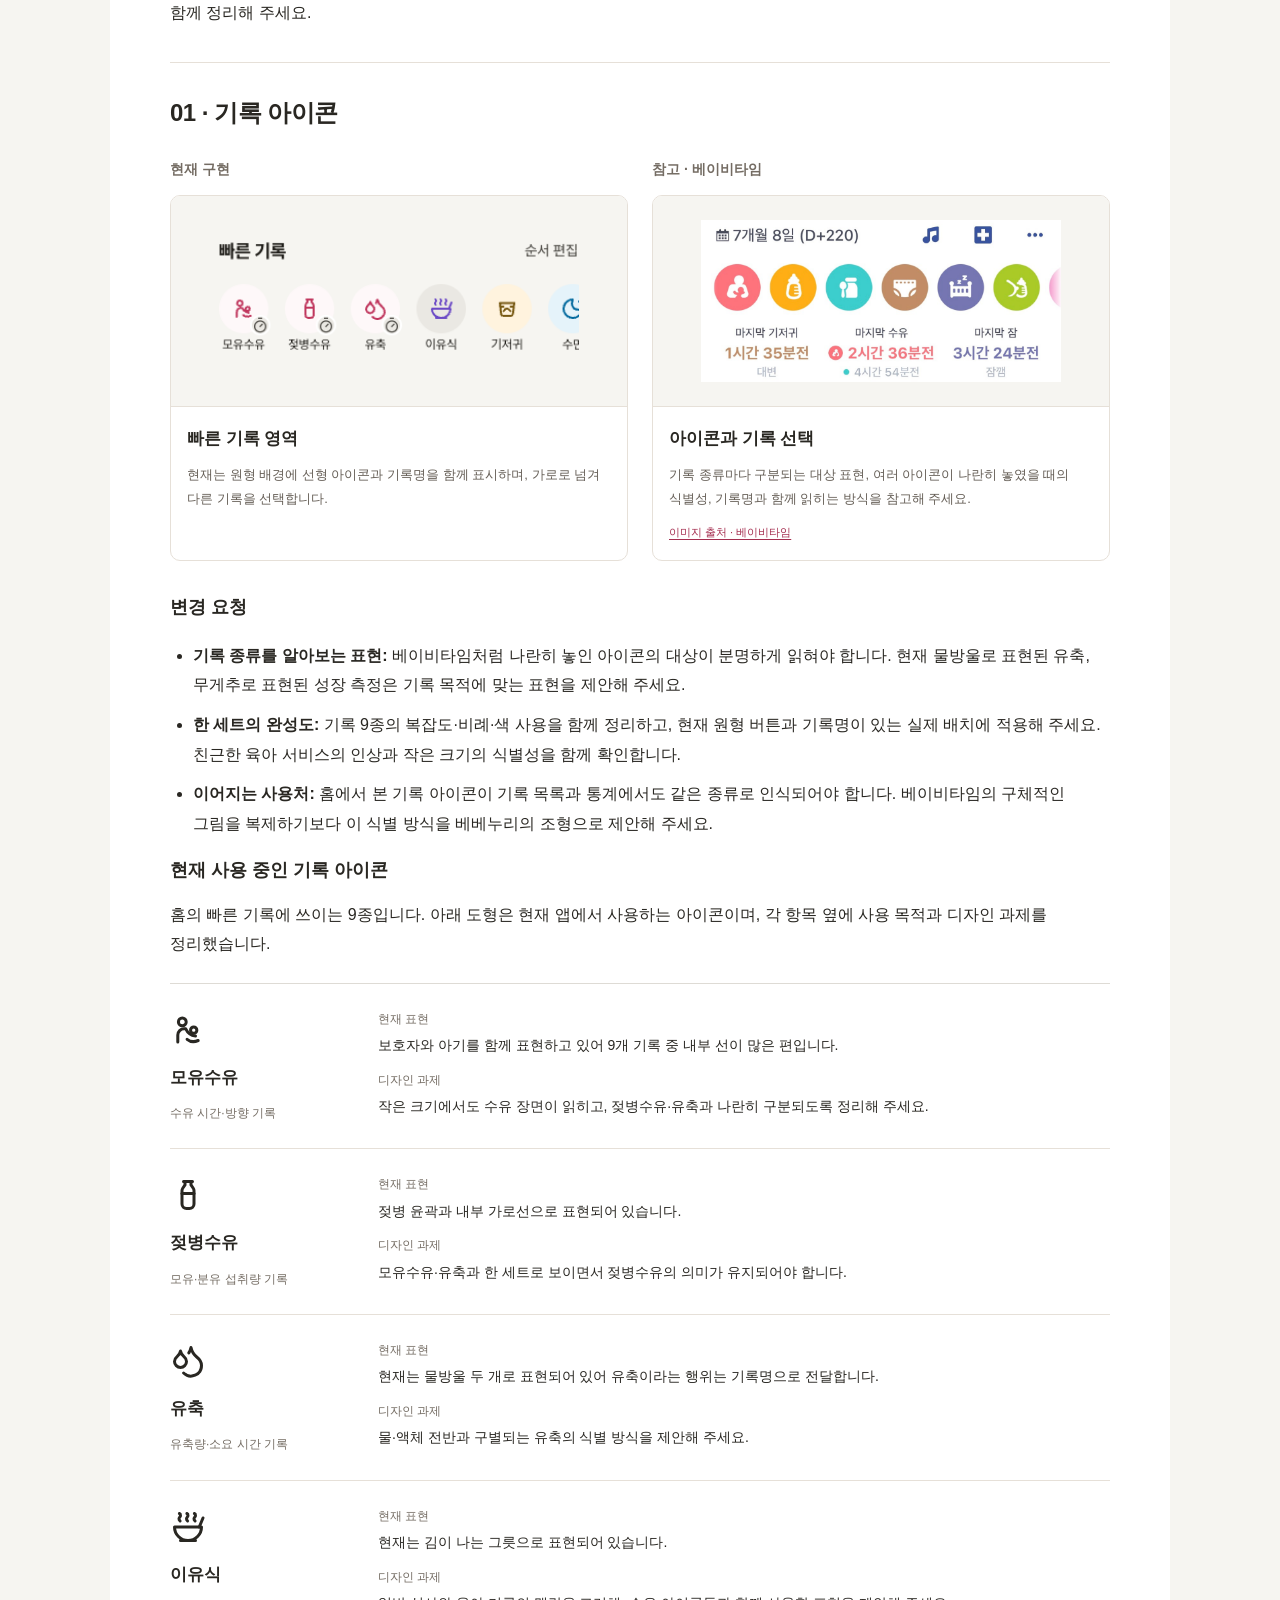
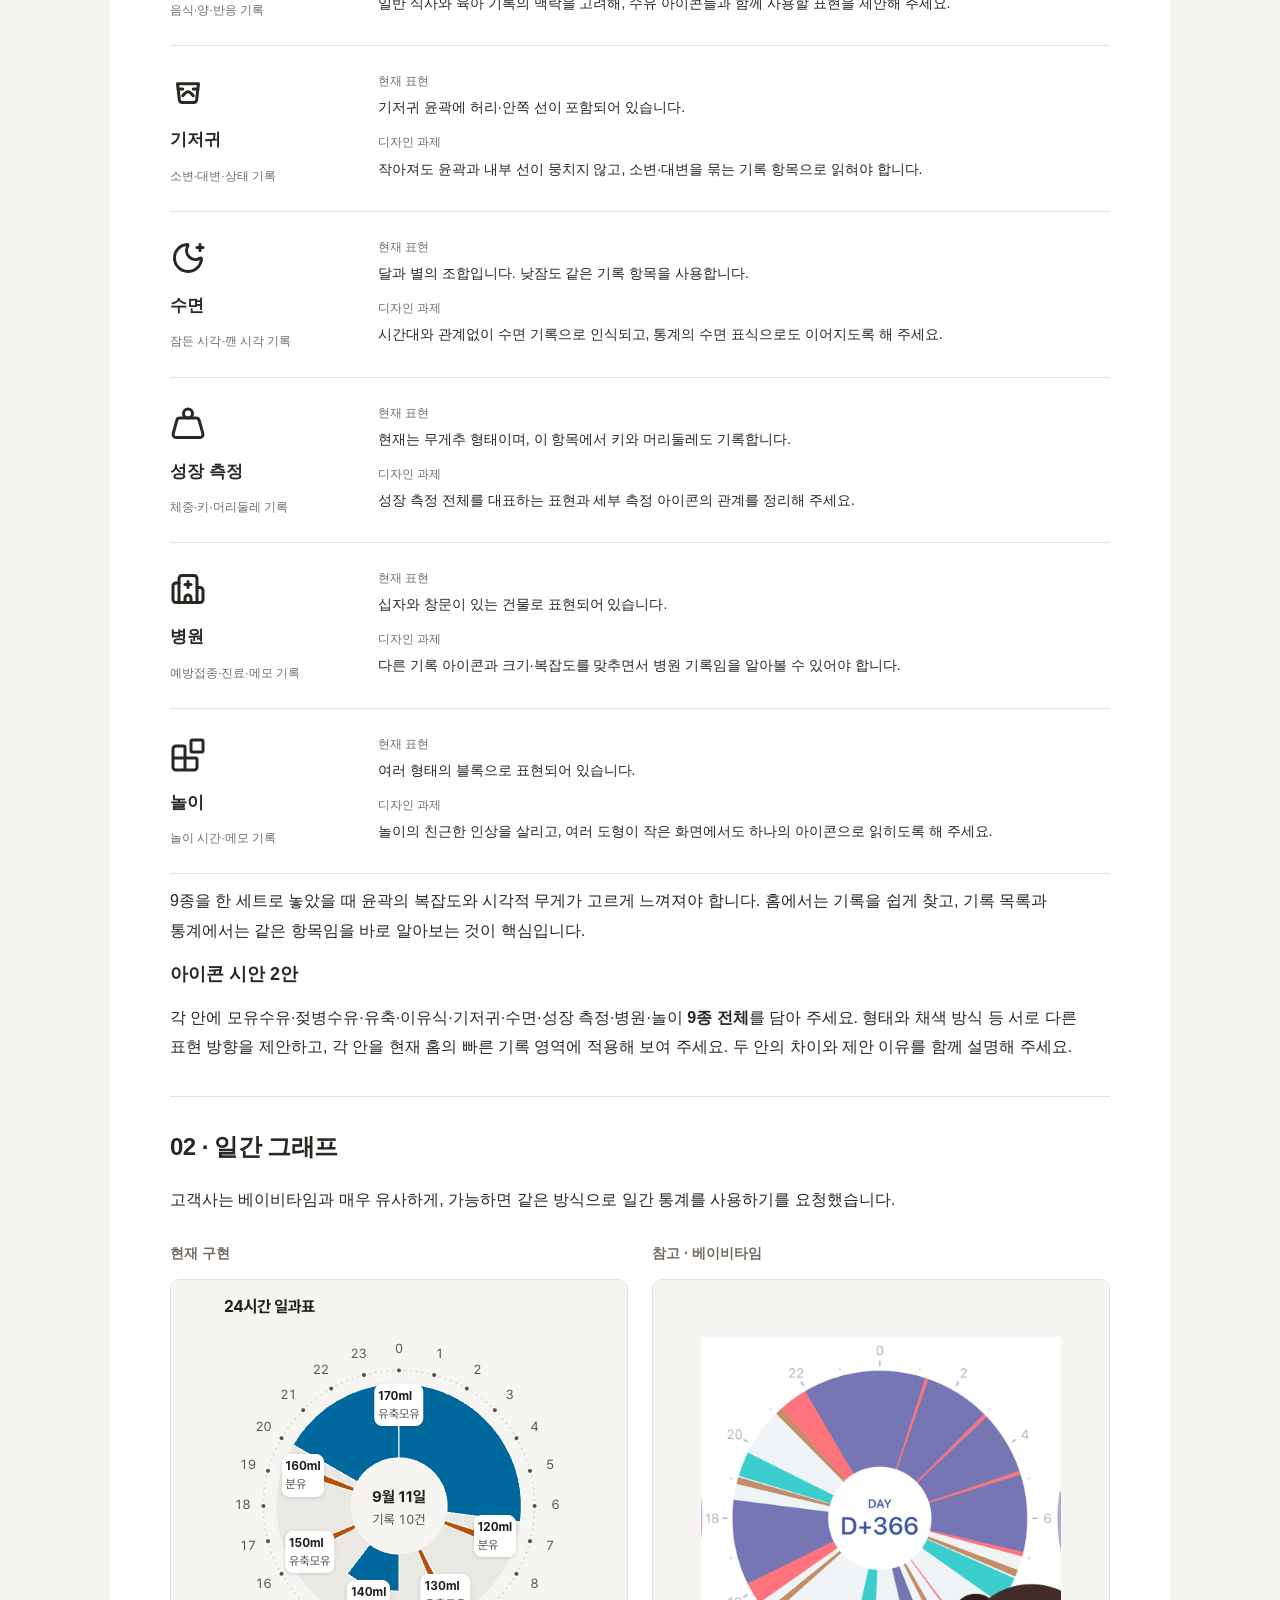
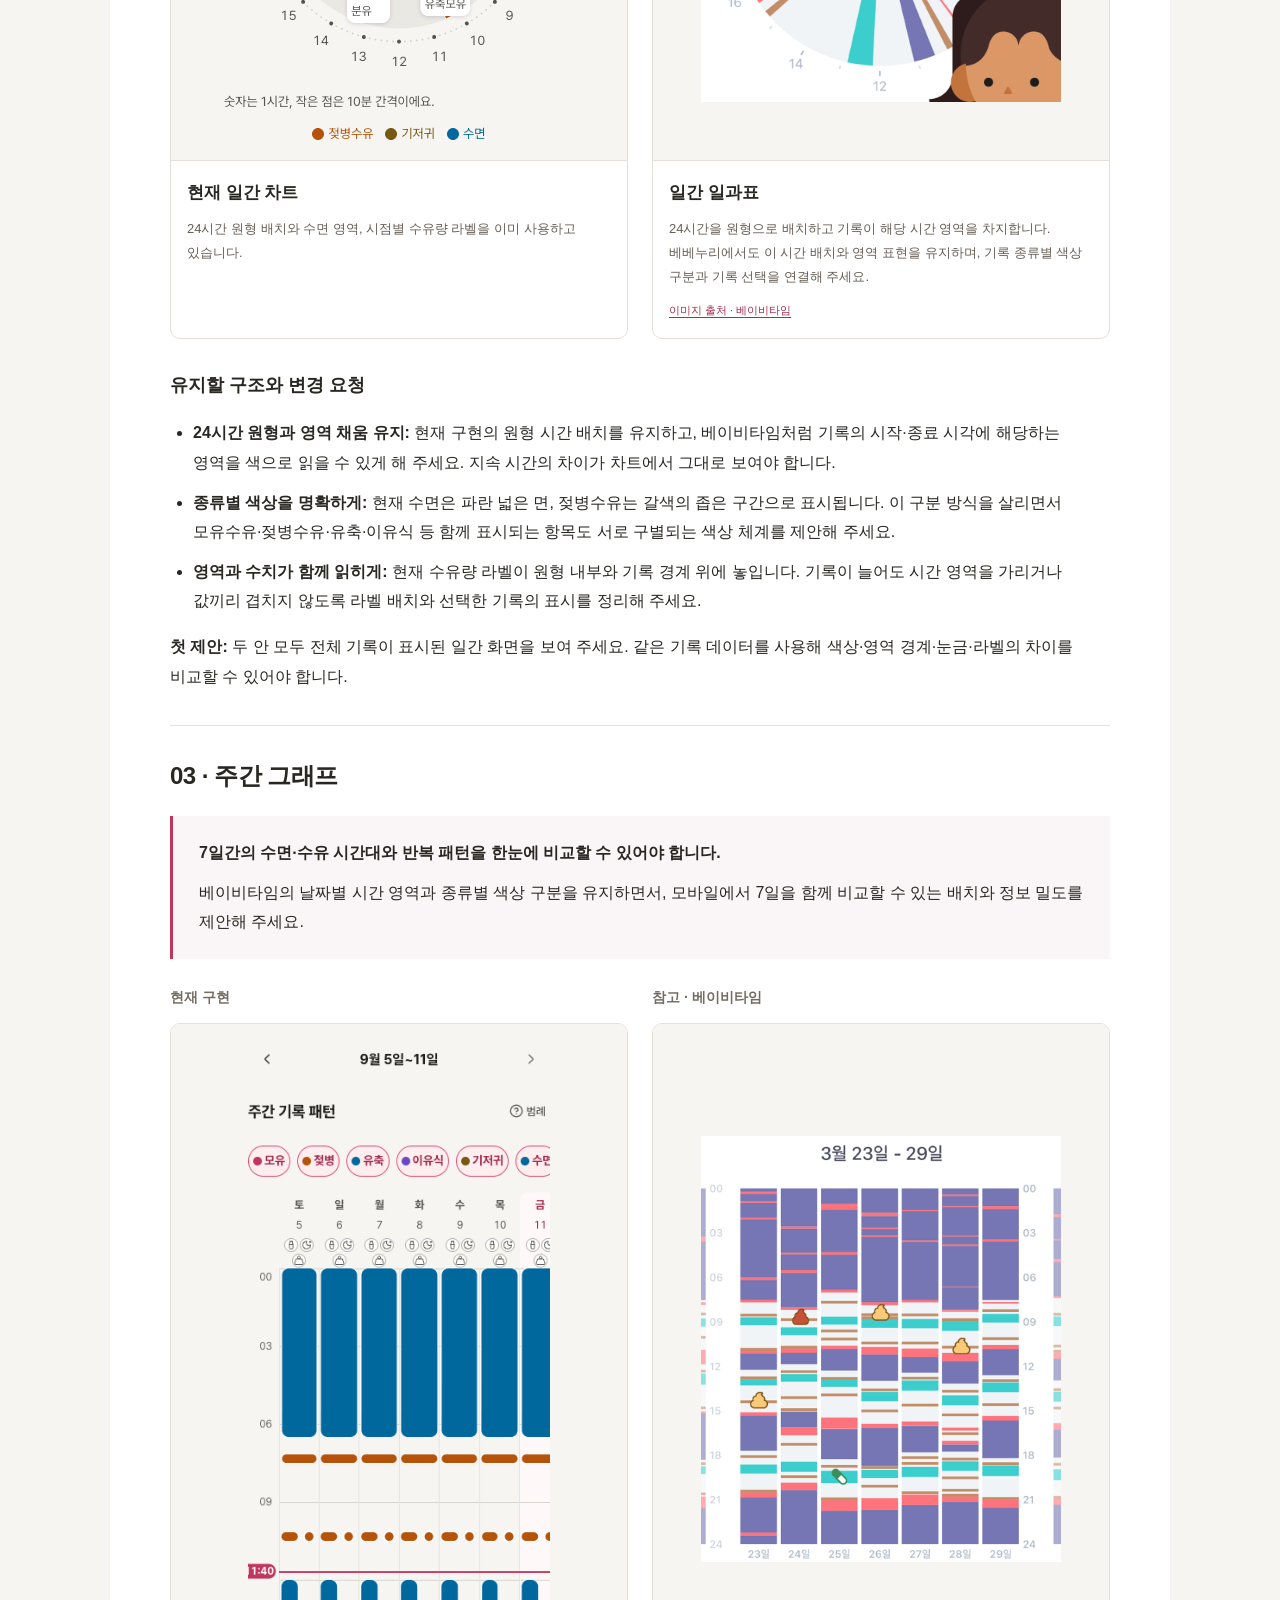
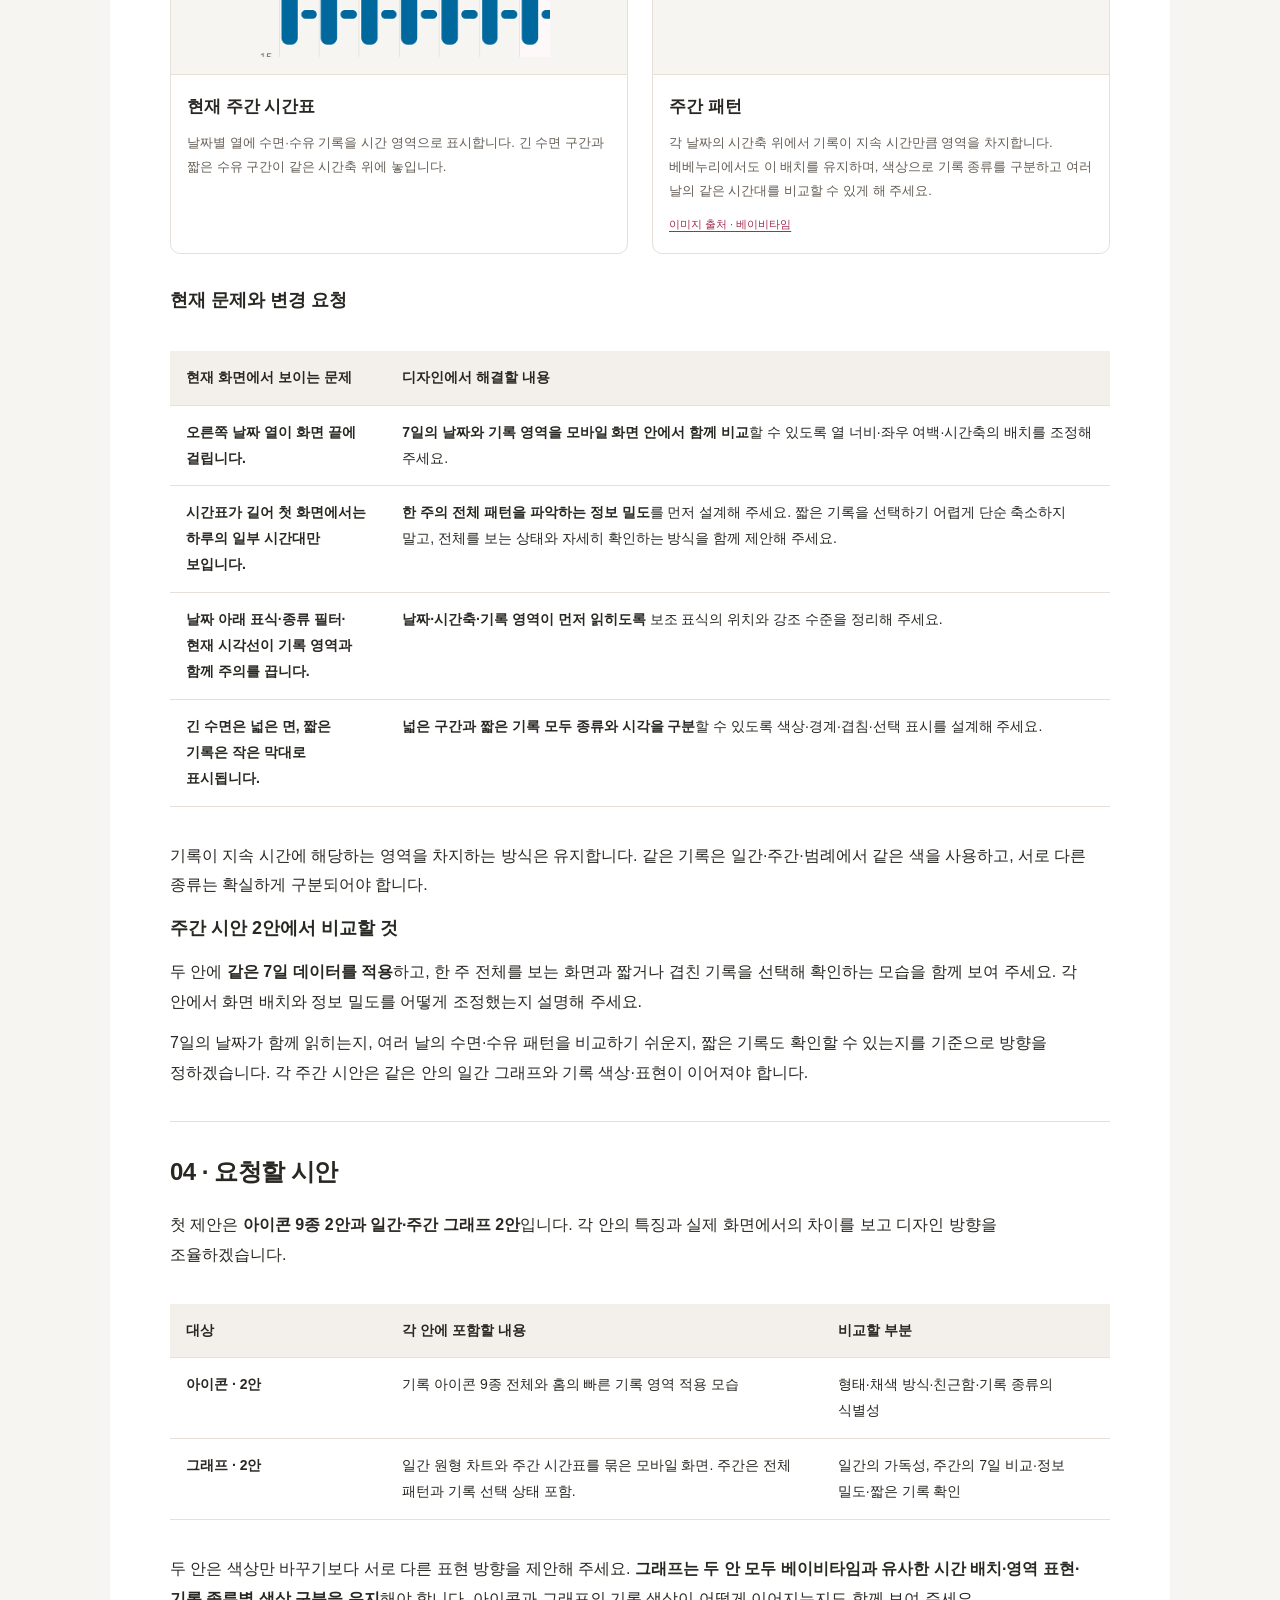
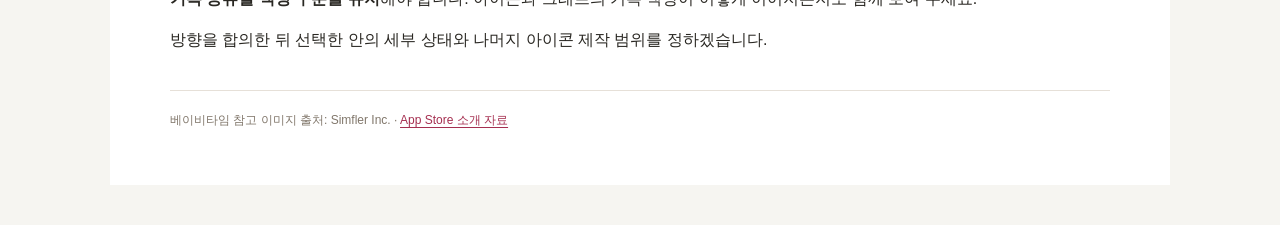
==== commit ebfb9f28: "Document active app colors and icon chart color differences" ====
--- a/index.html
+++ b/index.html
@@ -1,5 +1,5 @@
 <!doctype html><html lang="ko"><head><meta charset="utf-8"><meta name="viewport" content="width=device-width,initial-scale=1"><title>베베누리 아이콘·그래프 디자인 디렉션</title><meta name="description" content="베베누리 보호자 앱의 기록 아이콘과 일간·주간 그래프 디자인 디렉션"><meta name="robots" content="noindex,nofollow">
-<link rel="stylesheet" href="/styles.css"></head><body><nav class="site-nav" aria-label="문서 목차"><a class="brand" href="#top">베베누리</a><a href="#direction">방향</a><a href="#icons">아이콘</a><a href="#daily">일간</a><a href="#weekly">주간</a><a href="#scope">요청 시안</a></nav><main id="top">
+<link rel="stylesheet" href="/styles.css"></head><body><nav class="site-nav" aria-label="문서 목차"><a class="brand" href="#top">베베누리</a><a href="#direction">방향</a><a href="#colors">컬러</a><a href="#icons">아이콘</a><a href="#daily">일간</a><a href="#weekly">주간</a><a href="#scope">요청 시안</a></nav><main id="top">
 <header><h1>베베누리<br>아이콘·그래프 디자인 디렉션</h1>
 <p>기록 아이콘 9종과 일간·주간 그래프의 디자인 방향을 함께 정하고자 합니다. 현재 구현 화면과 베이비타임 참고 이미지를 바탕으로, 아이콘과 그래프를 각각 두 가지 시안으로 제안해 주세요.</p></header>
 
@@ -7,7 +7,7 @@
 <div class="goal"><p><strong>육아 서비스의 친근함과 기록을 읽는 도구의 신뢰감이 함께 느껴져야 합니다.</strong><br>보호자가 짧은 시간에도 필요한 기록을 찾고, 여러 날의 데이터를 편안하게 살펴볼 수 있는 인상을 원합니다.</p></div>
 <p>베베누리의 이름·로고와 현행 분홍·골드 중심 브랜드를 바탕으로 제안해 주세요. 아이콘과 그래프가 각각 따로 제작된 것처럼 보이지 않고, 같은 앱 안에서 자연스럽게 이어져야 합니다.</p>
 <p>아이콘의 조형과 채색 방식은 디자이너의 제안을 요청합니다. 통계는 고객사가 요청한 베이비타임의 일간·주간 UX를 기준으로, 시간 영역을 읽는 구조와 기록 종류별 색상 구분을 유지하며 베베누리의 시각 표현을 다듬어 주세요.</p>
-</section><section id="icons"><h2>01 · 기록 아이콘</h2><div class="comparison comparison-icons"><div><h3>현재 구현</h3><figure><button class="expand" aria-label="빠른 기록 영역 확대"><span class="image-crop" style="--crop-ratio:2.845528;aspect-ratio:350/123"><img style="width:100.00000%;max-width:none;height:auto;left:0.00000%;top:0.00000%" src="assets/current-records.png" alt="빠른 기록 영역"></span></button><figcaption><strong>빠른 기록 영역</strong><p>현재는 원형 배경에 선형 아이콘과 기록명을 함께 표시하며, 가로로 넘겨 다른 기록을 선택합니다.</p></figcaption></figure></div><div><h3>참고 · 베이비타임</h3><figure><button class="expand" aria-label="아이콘과 기록 선택 이미지 확대"><span class="image-crop" style="--crop-ratio:2.229167;aspect-ratio:1070/480"><img style="width:116.07477%;max-width:none;height:auto;left:-7.94393%;top:-93.75000%" src="assets/babytime-records.png" alt="베이비타임 아이콘과 기록 선택 참고 이미지"></span></button><figcaption><strong>아이콘과 기록 선택</strong><p>기록 종류마다 구분되는 대상 표현, 여러 아이콘이 나란히 놓였을 때의 식별성, 기록명과 함께 읽히는 방식을 참고해 주세요.</p><a href="https://is1-ssl.mzstatic.com/image/thumb/PurpleSource122/v4/e8/33/f3/e833f3ce-8058-9f5b-f39e-9cb8eca64eab/403bd6ec-b80b-4a60-b1d9-384f7fd5e80f_Appstore_KR_2208.png/392x696bb.png" target="_blank" rel="noreferrer">이미지 출처 · 베이비타임</a></figcaption></figure></div></div><h3 class="change-title">변경 요청</h3><ul><li><strong>기록 종류를 알아보는 표현:</strong> 베이비타임처럼 나란히 놓인 아이콘의 대상이 분명하게 읽혀야 합니다. 현재 물방울로 표현된 유축, 무게추로 표현된 성장 측정은 기록 목적에 맞는 표현을 제안해 주세요.</li><li><strong>한 세트의 완성도:</strong> 기록 9종의 복잡도·비례·색 사용을 함께 정리하고, 현재 원형 버튼과 기록명이 있는 실제 배치에 적용해 주세요. 친근한 육아 서비스의 인상과 작은 크기의 식별성을 함께 확인합니다.</li><li><strong>이어지는 사용처:</strong> 홈에서 본 기록 아이콘이 기록 목록과 통계에서도 같은 종류로 인식되어야 합니다. 베이비타임의 구체적인 그림을 복제하기보다 이 식별 방식을 베베누리의 조형으로 제안해 주세요.</li></ul><h3>현재 사용 중인 기록 아이콘</h3><p>홈의 빠른 기록에 쓰이는 9종입니다. 아래 도형은 현재 앱에서 사용하는 아이콘이며, 각 항목 옆에 사용 목적과 디자인 과제를 정리했습니다.</p><div class="current-records"><article class="current-record"><div class="current-symbol"><svg width="24" height="24" viewBox="0 0 24 24" fill="none" stroke="currentColor" stroke-width="2" stroke-linecap="round" stroke-linejoin="round" aria-hidden="true"><path d="M8.2 9.2a2.6 2.6 0 1 0 0-5.2 2.6 2.6 0 0 0 0 5.2Z"/><path d="M15.8 14.2a2.1 2.1 0 1 0 0-4.2 2.1 2.1 0 0 0 0 4.2Z"/><path d="M5.2 20v-4.6c0-2.3 1.9-4.2 4.2-4.2h1.1c1.2 2.6 3.6 4.4 6.5 4.8"/><path d="M11.4 18.2c1.9 1.6 4.8 1.9 7.4.8"/></svg><strong>모유수유</strong><span>수유 시간·방향 기록</span></div><div><p class="observation"><b>현재 표현</b>보호자와 아기를 함께 표현하고 있어 9개 기록 중 내부 선이 많은 편입니다.</p><p><b>디자인 과제</b>작은 크기에서도 수유 장면이 읽히고, 젖병수유·유축과 나란히 구분되도록 정리해 주세요.</p></div></article><article class="current-record"><div class="current-symbol"><svg width="24" height="24" viewBox="0 0 24 24" fill="none" stroke="currentColor" stroke-width="2" stroke-linecap="round" stroke-linejoin="round" aria-hidden="true"><path d="M9 3h6"/><path d="M10 3v2.3L8.5 7.5A3 3 0 0 0 8 9.2V18a3 3 0 0 0 3 3h2a3 3 0 0 0 3-3V9.2a3 3 0 0 0-.5-1.7L14 5.3V3"/><path d="M8 11h8"/></svg><strong>젖병수유</strong><span>모유·분유 섭취량 기록</span></div><div><p class="observation"><b>현재 표현</b>젖병 윤곽과 내부 가로선으로 표현되어 있습니다.</p><p><b>디자인 과제</b>모유수유·유축과 한 세트로 보이면서 젖병수유의 의미가 유지되어야 합니다.</p></div></article><article class="current-record"><div class="current-symbol"><svg xmlns="http://www.w3.org/2000/svg" width="24" height="24" viewBox="0 0 24 24" fill="none" stroke="currentColor" stroke-width="2" stroke-linecap="round" stroke-linejoin="round" class="lucide lucide-droplets" aria-hidden="true"><path d="M7 16.3c2.2 0 4-1.83 4-4.05 0-1.16-.57-2.26-1.71-3.19S7.29 6.75 7 5.3c-.29 1.45-1.14 2.84-2.29 3.76S3 11.1 3 12.25c0 2.22 1.8 4.05 4 4.05z"></path><path d="M12.56 6.6A10.97 10.97 0 0 0 14 3.02c.5 2.5 2 4.9 4 6.5s3 3.5 3 5.5a6.98 6.98 0 0 1-11.91 4.97"></path></svg><strong>유축</strong><span>유축량·소요 시간 기록</span></div><div><p class="observation"><b>현재 표현</b>현재는 물방울 두 개로 표현되어 있어 유축이라는 행위는 기록명으로 전달합니다.</p><p><b>디자인 과제</b>물·액체 전반과 구별되는 유축의 식별 방식을 제안해 주세요.</p></div></article><article class="current-record"><div class="current-symbol"><svg xmlns="http://www.w3.org/2000/svg" width="24" height="24" viewBox="0 0 24 24" fill="none" stroke="currentColor" stroke-width="2" stroke-linecap="round" stroke-linejoin="round" class="lucide lucide-soup" aria-hidden="true"><path d="M12 21a9 9 0 0 0 9-9H3a9 9 0 0 0 9 9Z"></path><path d="M7 21h10"></path><path d="M19.5 12 22 6"></path><path d="M16.25 3c.27.1.8.53.75 1.36-.06.83-.93 1.2-1 2.02-.05.78.34 1.24.73 1.62"></path><path d="M11.25 3c.27.1.8.53.74 1.36-.05.83-.93 1.2-.98 2.02-.06.78.33 1.24.72 1.62"></path><path d="M6.25 3c.27.1.8.53.75 1.36-.06.83-.93 1.2-1 2.02-.05.78.34 1.24.74 1.62"></path></svg><strong>이유식</strong><span>음식·양·반응 기록</span></div><div><p class="observation"><b>현재 표현</b>현재는 김이 나는 그릇으로 표현되어 있습니다.</p><p><b>디자인 과제</b>일반 식사와 육아 기록의 맥락을 고려해, 수유 아이콘들과 함께 사용할 표현을 제안해 주세요.</p></div></article><article class="current-record"><div class="current-symbol"><svg width="24" height="24" viewBox="0 0 24 24" fill="none" stroke="currentColor" stroke-width="2" stroke-linecap="round" stroke-linejoin="round" aria-hidden="true"><path d="M5 6.5h14l-1.3 10.8a2 2 0 0 1-2 1.7H8.3a2 2 0 0 1-2-1.7L5 6.5Z"/><path d="M5.5 10h3M15.5 10h3"/><path d="M8.5 14.5c1.4-1.8 2.5-2.7 3.5-2.7s2.1.9 3.5 2.7"/></svg><strong>기저귀</strong><span>소변·대변·상태 기록</span></div><div><p class="observation"><b>현재 표현</b>기저귀 윤곽에 허리·안쪽 선이 포함되어 있습니다.</p><p><b>디자인 과제</b>작아져도 윤곽과 내부 선이 뭉치지 않고, 소변·대변을 묶는 기록 항목으로 읽혀야 합니다.</p></div></article><article class="current-record"><div class="current-symbol"><svg xmlns="http://www.w3.org/2000/svg" width="24" height="24" viewBox="0 0 24 24" fill="none" stroke="currentColor" stroke-width="2" stroke-linecap="round" stroke-linejoin="round" class="lucide lucide-moon-star" aria-hidden="true"><path d="M18 5h4"></path><path d="M20 3v4"></path><path d="M20.985 12.486a9 9 0 1 1-9.473-9.472c.405-.022.617.46.402.803a6 6 0 0 0 8.268 8.268c.344-.215.825-.004.803.401"></path></svg><strong>수면</strong><span>잠든 시각·깬 시각 기록</span></div><div><p class="observation"><b>현재 표현</b>달과 별의 조합입니다. 낮잠도 같은 기록 항목을 사용합니다.</p><p><b>디자인 과제</b>시간대와 관계없이 수면 기록으로 인식되고, 통계의 수면 표식으로도 이어지도록 해 주세요.</p></div></article><article class="current-record"><div class="current-symbol"><svg xmlns="http://www.w3.org/2000/svg" width="24" height="24" viewBox="0 0 24 24" fill="none" stroke="currentColor" stroke-width="2" stroke-linecap="round" stroke-linejoin="round" class="lucide lucide-weight" aria-hidden="true"><circle cx="12" cy="5" r="3"></circle><path d="M6.5 8a2 2 0 0 0-1.905 1.46L2.1 18.5A2 2 0 0 0 4 21h16a2 2 0 0 0 1.925-2.54L19.4 9.5A2 2 0 0 0 17.48 8Z"></path></svg><strong>성장 측정</strong><span>체중·키·머리둘레 기록</span></div><div><p class="observation"><b>현재 표현</b>현재는 무게추 형태이며, 이 항목에서 키와 머리둘레도 기록합니다.</p><p><b>디자인 과제</b>성장 측정 전체를 대표하는 표현과 세부 측정 아이콘의 관계를 정리해 주세요.</p></div></article><article class="current-record"><div class="current-symbol"><svg xmlns="http://www.w3.org/2000/svg" width="24" height="24" viewBox="0 0 24 24" fill="none" stroke="currentColor" stroke-width="2" stroke-linecap="round" stroke-linejoin="round" class="lucide lucide-hospital" aria-hidden="true"><path d="M12 7v4"></path><path d="M14 21v-3a2 2 0 0 0-4 0v3"></path><path d="M14 9h-4"></path><path d="M18 11h2a2 2 0 0 1 2 2v6a2 2 0 0 1-2 2H4a2 2 0 0 1-2-2v-9a2 2 0 0 1 2-2h2"></path><path d="M18 21V5a2 2 0 0 0-2-2H8a2 2 0 0 0-2 2v16"></path></svg><strong>병원</strong><span>예방접종·진료·메모 기록</span></div><div><p class="observation"><b>현재 표현</b>십자와 창문이 있는 건물로 표현되어 있습니다.</p><p><b>디자인 과제</b>다른 기록 아이콘과 크기·복잡도를 맞추면서 병원 기록임을 알아볼 수 있어야 합니다.</p></div></article><article class="current-record"><div class="current-symbol"><svg xmlns="http://www.w3.org/2000/svg" width="24" height="24" viewBox="0 0 24 24" fill="none" stroke="currentColor" stroke-width="2" stroke-linecap="round" stroke-linejoin="round" class="lucide lucide-blocks" aria-hidden="true"><path d="M10 22V7a1 1 0 0 0-1-1H4a2 2 0 0 0-2 2v12a2 2 0 0 0 2 2h12a2 2 0 0 0 2-2v-5a1 1 0 0 0-1-1H2"></path><rect x="14" y="2" width="8" height="8" rx="1"></rect></svg><strong>놀이</strong><span>놀이 시간·메모 기록</span></div><div><p class="observation"><b>현재 표현</b>여러 형태의 블록으로 표현되어 있습니다.</p><p><b>디자인 과제</b>놀이의 친근한 인상을 살리고, 여러 도형이 작은 화면에서도 하나의 아이콘으로 읽히도록 해 주세요.</p></div></article></div><p>9종을 한 세트로 놓았을 때 윤곽의 복잡도와 시각적 무게가 고르게 느껴져야 합니다. 홈에서는 기록을 쉽게 찾고, 기록 목록과 통계에서는 같은 항목임을 바로 알아보는 것이 핵심입니다.</p><h3>아이콘 시안 2안</h3><p>각 안에 모유수유·젖병수유·유축·이유식·기저귀·수면·성장 측정·병원·놀이 <strong>9종 전체</strong>를 담아 주세요. 형태와 채색 방식 등 서로 다른 표현 방향을 제안하고, 각 안을 현재 홈의 빠른 기록 영역에 적용해 보여 주세요. 두 안의 차이와 제안 이유를 함께 설명해 주세요.</p></section><section id="daily"><h2>02 · 일간 그래프</h2><p>고객사는 베이비타임과 매우 유사하게, 가능하면 같은 방식으로 일간 통계를 사용하기를 요청했습니다.</p><div class="comparison comparison-daily"><div><h3>현재 구현</h3><figure><button class="expand" aria-label="현재 일간 차트 확대"><span class="image-crop" style="--crop-ratio:0.781250;aspect-ratio:350/448"><img style="width:100.00000%;max-width:none;height:auto;left:0.00000%;top:0.00000%" src="assets/current-daily.png" alt="현재 일간 차트"></span></button><figcaption><strong>현재 일간 차트</strong><p>24시간 원형 배치와 수면 영역, 시점별 수유량 라벨을 이미 사용하고 있습니다.</p></figcaption></figure></div><div><h3>참고 · 베이비타임</h3><figure><button class="expand" aria-label="일간 일과표 이미지 확대"><span class="image-crop" style="--crop-ratio:0.984043;aspect-ratio:925/940"><img style="width:134.27027%;max-width:none;height:auto;left:-17.83784%;top:-87.23404%" src="assets/babytime-daily.png" alt="베이비타임 일간 일과표 참고 이미지"></span></button><figcaption><strong>일간 일과표</strong><p>24시간을 원형으로 배치하고 기록이 해당 시간 영역을 차지합니다. 베베누리에서도 이 시간 배치와 영역 표현을 유지하며, 기록 종류별 색상 구분과 기록 선택을 연결해 주세요.</p><a href="https://is1-ssl.mzstatic.com/image/thumb/Purple112/v4/0e/db/94/0edb9422-8b29-2d84-781e-0ce4e76e7c90/db3ed5ea-ed5e-498d-9136-3be3eb76f281_Appstore_KR_02.png/392x696bb.png" target="_blank" rel="noreferrer">이미지 출처 · 베이비타임</a></figcaption></figure></div></div><h3 class="change-title">유지할 구조와 변경 요청</h3><ul><li><strong>24시간 원형과 영역 채움 유지:</strong> 현재 구현의 원형 시간 배치를 유지하고, 베이비타임처럼 기록의 시작·종료 시각에 해당하는 영역을 색으로 읽을 수 있게 해 주세요. 지속 시간의 차이가 차트에서 그대로 보여야 합니다.</li><li><strong>종류별 색상을 명확하게:</strong> 현재 수면은 파란 넓은 면, 젖병수유는 갈색의 좁은 구간으로 표시됩니다. 이 구분 방식을 살리면서 모유수유·젖병수유·유축·이유식 등 함께 표시되는 항목도 서로 구별되는 색상 체계를 제안해 주세요.</li><li><strong>영역과 수치가 함께 읽히게:</strong> 현재 수유량 라벨이 원형 내부와 기록 경계 위에 놓입니다. 기록이 늘어도 시간 영역을 가리거나 값끼리 겹치지 않도록 라벨 배치와 선택한 기록의 표시를 정리해 주세요.</li></ul><p><strong>첫 제안:</strong> 두 안 모두 전체 기록이 표시된 일간 화면을 보여 주세요. 같은 기록 데이터를 사용해 색상·영역 경계·눈금·라벨의 차이를 비교할 수 있어야 합니다.</p></section><section id="weekly"><h2>03 · 주간 그래프</h2><div class="goal"><p><strong>7일간의 수면·수유 시간대와 반복 패턴을 한눈에 비교할 수 있어야 합니다.</strong></p><p style="margin-top:10px">베이비타임의 날짜별 시간 영역과 종류별 색상 구분을 유지하면서, 모바일에서 7일을 함께 비교할 수 있는 배치와 정보 밀도를 제안해 주세요.</p></div><div class="comparison comparison-weekly"><div><h3>현재 구현</h3><figure><button class="expand" aria-label="현재 주간 시간표 확대"><span class="image-crop" style="--crop-ratio:0.490196;aspect-ratio:350/714"><img style="width:100.00000%;max-width:none;height:auto;left:0.00000%;top:0.00000%" src="assets/current-weekly.png" alt="현재 주간 시간표"></span></button><figcaption><strong>현재 주간 시간표</strong><p>날짜별 열에 수면·수유 기록을 시간 영역으로 표시합니다. 긴 수면 구간과 짧은 수유 구간이 같은 시간축 위에 놓입니다.</p></figcaption></figure></div><div><h3>참고 · 베이비타임</h3><figure><button class="expand" aria-label="주간 패턴 이미지 확대"><span class="image-crop" style="--crop-ratio:0.846154;aspect-ratio:990/1170"><img style="width:125.45455%;max-width:none;height:auto;left:-12.62626%;top:-65.81197%" src="assets/babytime-weekly.png" alt="베이비타임 주간 패턴 참고 이미지"></span></button><figcaption><strong>주간 패턴</strong><p>각 날짜의 시간축 위에서 기록이 지속 시간만큼 영역을 차지합니다. 베베누리에서도 이 배치를 유지하며, 색상으로 기록 종류를 구분하고 여러 날의 같은 시간대를 비교할 수 있게 해 주세요.</p><a href="https://is1-ssl.mzstatic.com/image/thumb/PurpleSource112/v4/6e/77/e2/6e77e22b-38f2-4943-9671-ba6ce833d300/23f01aa0-59c7-4bdb-9d9d-5dc3a458234c_iOS_weekly_KR.png/392x696bb.png" target="_blank" rel="noreferrer">이미지 출처 · 베이비타임</a></figcaption></figure></div></div><h3 class="change-title">현재 문제와 변경 요청</h3>
+</section><section id="colors"><h2>현재 앱의 컬러와 톤앤매너</h2><p><strong>따뜻한 미색 바탕에 흰 표면과 짙은 웜그레이 텍스트를 사용하고, 분홍을 주요 강조색·골드를 보조색으로 둡니다.</strong> 아래는 현재 디자인시스템에 정의된 색상과 사용 역할입니다. 아이콘과 그래프는 이 화면 바탕에 함께 놓였을 때의 인상을 기준으로 제안해 주세요.</p><h3>브랜드와 주요 강조</h3><div class="palette"><article class="swatch"><div class="color-sample" style="background:#F46788"></div><div><strong>브랜드 분홍</strong><span class="hex">#F46788</span><p>브랜드의 기본 색상</p><code>--mt-brand-primary</code></div></article><article class="swatch"><div class="color-sample" style="background:#F2BA43"></div><div><strong>보조 골드</strong><span class="hex">#F2BA43</span><p>브랜드 보조 색상</p><code>--mt-brand-secondary</code></div></article><article class="swatch"><div class="color-sample" style="background:#C0365D"></div><div><strong>주요 버튼·강조</strong><span class="hex">#C0365D</span><p>브랜드 분홍보다 짙은 버튼과 강조 텍스트</p><code>--mt-action-primary-bg</code></div></article><article class="swatch"><div class="color-sample" style="background:#9F2D4D"></div><div><strong>강한 CTA</strong><span class="hex">#9F2D4D</span><p>중요 행동을 위한 더 짙은 분홍</p><code>--mt-action-cta-bg</code></div></article></div><h3>화면 바탕과 정보의 강약</h3><div class="palette"><article class="swatch"><div class="color-sample" style="background:#F6F5F1"></div><div><strong>앱 기본 바탕</strong><span class="hex">#F6F5F1</span><p>앱 전반의 따뜻한 미색</p><code>--mt-bg-canvas</code></div></article><article class="swatch"><div class="color-sample" style="background:#FFFFFF"></div><div><strong>카드·시트 표면</strong><span class="hex">#FFFFFF</span><p>기본 바탕 위의 흰 표면</p><code>--mt-bg-surface</code></div></article><article class="swatch"><div class="color-sample" style="background:#211F1B"></div><div><strong>주요 텍스트</strong><span class="hex">#211F1B</span><p>제목·본문·핵심 수치</p><code>--mt-text-primary</code></div></article><article class="swatch"><div class="color-sample" style="background:#56544F"></div><div><strong>보조 텍스트</strong><span class="hex">#56544F</span><p>설명과 보조 정보</p><code>--mt-text-secondary</code></div></article><article class="swatch"><div class="color-sample" style="background:#FFEEF0"></div><div><strong>선택 배경</strong><span class="hex">#FFEEF0</span><p>연한 분홍의 선택 영역</p><code>--mt-bg-selected</code></div></article><article class="swatch"><div class="color-sample" style="background:#FFF3DE"></div><div><strong>따뜻한 강조 배경</strong><span class="hex">#FFF3DE</span><p>골드 계열의 밝은 강조 면</p><code>--mt-highlight-brand-bg</code></div></article></div><h3>기록 종류별 색상</h3><p>홈의 빠른 기록 아이콘과 그래프에 현재 적용되는 전경색입니다. 아이콘은 이 색과 연한 배경을 함께 사용합니다.</p><div class="table"><table class="record-colors"><thead><tr><th>기록</th><th>홈 아이콘</th><th>일간·주간 그래프</th></tr></thead><tbody><tr><td>모유수유</td><td><span class="color-chip"><i style="background:#C0365D"></i>#C0365D</span></td><td><span class="color-chip"><i style="background:#C0365D"></i>#C0365D</span></td></tr><tr><td>젖병수유</td><td><span class="color-chip"><i style="background:#C0365D"></i>#C0365D</span></td><td><span class="color-chip"><i style="background:#B45309"></i>#B45309</span></td></tr><tr><td>유축</td><td><span class="color-chip"><i style="background:#C0365D"></i>#C0365D</span></td><td><span class="color-chip"><i style="background:#00689D"></i>#00689D</span></td></tr><tr><td>이유식</td><td><span class="color-chip"><i style="background:#6B49C6"></i>#6B49C6</span></td><td><span class="color-chip"><i style="background:#6B49C6"></i>#6B49C6</span></td></tr><tr><td>기저귀</td><td><span class="color-chip"><i style="background:#785913"></i>#785913</span></td><td><span class="color-chip"><i style="background:#785913"></i>#785913</span></td></tr><tr><td>수면</td><td><span class="color-chip"><i style="background:#00689D"></i>#00689D</span></td><td><span class="color-chip"><i style="background:#00689D"></i>#00689D</span></td></tr><tr><td>성장 측정</td><td><span class="color-chip"><i style="background:#19784E"></i>#19784E</span></td><td><span class="color-chip"><i style="background:#19784E"></i>#19784E</span></td></tr><tr><td>병원</td><td><span class="color-chip"><i style="background:#56544F"></i>#56544F</span></td><td><span class="color-chip"><i style="background:#56544F"></i>#56544F</span></td></tr><tr><td>놀이</td><td><span class="color-chip"><i style="background:#56544F"></i>#56544F</span></td><td><span class="color-chip"><i style="background:#56544F"></i>#56544F</span></td></tr></tbody></table></div><p><strong>이번 시안에서 정리할 부분:</strong> 홈의 모유수유·젖병수유·유축은 같은 분홍색이고, 그래프에서는 각각 분홍·주황·파랑으로 나뉩니다. 또 그래프의 유축과 수면은 같은 파란색입니다. 기록별 색상은 홈·필터·일간·주간에 일관되게 이어지고 서로 구분되도록 제안해 주세요. 병원과 놀이도 현재 같은 중립색을 사용합니다.</p><h3>상태를 전달하는 색상</h3><div class="palette"><article class="swatch"><div class="color-sample" style="background:#007A78"></div><div><strong>정상</strong><span class="hex">#007A78</span><p>청록색 상태 표시</p><code>--mt-status-normal</code></div></article><article class="swatch"><div class="color-sample" style="background:#F0A202"></div><div><strong>주의</strong><span class="hex">#F0A202</span><p>노란 주황색 채움</p><code>--mt-status-caution-fill</code></div></article><article class="swatch"><div class="color-sample" style="background:#A61B29"></div><div><strong>위험</strong><span class="hex">#A61B29</span><p>진홍색 상태 표시</p><code>--mt-status-risk</code></div></article><article class="swatch"><div class="color-sample" style="background:#4A5568"></div><div><strong>판정 대기</strong><span class="hex">#4A5568</span><p>슬레이트색 상태 표시</p><code>--mt-status-pending</code></div></article></div><p>상태색은 기록 종류를 구분하는 색과 역할이 다릅니다. 기록 종류·선택 상태·판정 상태가 혼동되지 않도록 아이콘과 그래프의 표현을 함께 정리해 주세요.</p></section><section id="icons"><h2>01 · 기록 아이콘</h2><div class="comparison comparison-icons"><div><h3>현재 구현</h3><figure><button class="expand" aria-label="빠른 기록 영역 확대"><span class="image-crop" style="--crop-ratio:2.845528;aspect-ratio:350/123"><img style="width:100.00000%;max-width:none;height:auto;left:0.00000%;top:0.00000%" src="assets/current-records.png" alt="빠른 기록 영역"></span></button><figcaption><strong>빠른 기록 영역</strong><p>현재는 원형 배경에 선형 아이콘과 기록명을 함께 표시하며, 가로로 넘겨 다른 기록을 선택합니다.</p></figcaption></figure></div><div><h3>참고 · 베이비타임</h3><figure><button class="expand" aria-label="아이콘과 기록 선택 이미지 확대"><span class="image-crop" style="--crop-ratio:2.229167;aspect-ratio:1070/480"><img style="width:116.07477%;max-width:none;height:auto;left:-7.94393%;top:-93.75000%" src="assets/babytime-records.png" alt="베이비타임 아이콘과 기록 선택 참고 이미지"></span></button><figcaption><strong>아이콘과 기록 선택</strong><p>기록 종류마다 구분되는 대상 표현, 여러 아이콘이 나란히 놓였을 때의 식별성, 기록명과 함께 읽히는 방식을 참고해 주세요.</p><a href="https://is1-ssl.mzstatic.com/image/thumb/PurpleSource122/v4/e8/33/f3/e833f3ce-8058-9f5b-f39e-9cb8eca64eab/403bd6ec-b80b-4a60-b1d9-384f7fd5e80f_Appstore_KR_2208.png/392x696bb.png" target="_blank" rel="noreferrer">이미지 출처 · 베이비타임</a></figcaption></figure></div></div><h3 class="change-title">변경 요청</h3><ul><li><strong>기록 종류를 알아보는 표현:</strong> 베이비타임처럼 나란히 놓인 아이콘의 대상이 분명하게 읽혀야 합니다. 현재 물방울로 표현된 유축, 무게추로 표현된 성장 측정은 기록 목적에 맞는 표현을 제안해 주세요.</li><li><strong>한 세트의 완성도:</strong> 기록 9종의 복잡도·비례·색 사용을 함께 정리하고, 현재 원형 버튼과 기록명이 있는 실제 배치에 적용해 주세요. 친근한 육아 서비스의 인상과 작은 크기의 식별성을 함께 확인합니다.</li><li><strong>이어지는 사용처:</strong> 홈에서 본 기록 아이콘이 기록 목록과 통계에서도 같은 종류로 인식되어야 합니다. 베이비타임의 구체적인 그림을 복제하기보다 이 식별 방식을 베베누리의 조형으로 제안해 주세요.</li></ul><h3>현재 사용 중인 기록 아이콘</h3><p>홈의 빠른 기록에 쓰이는 9종입니다. 아래 도형은 현재 앱에서 사용하는 아이콘이며, 각 항목 옆에 사용 목적과 디자인 과제를 정리했습니다.</p><div class="current-records"><article class="current-record"><div class="current-symbol"><svg width="24" height="24" viewBox="0 0 24 24" fill="none" stroke="currentColor" stroke-width="2" stroke-linecap="round" stroke-linejoin="round" aria-hidden="true"><path d="M8.2 9.2a2.6 2.6 0 1 0 0-5.2 2.6 2.6 0 0 0 0 5.2Z"/><path d="M15.8 14.2a2.1 2.1 0 1 0 0-4.2 2.1 2.1 0 0 0 0 4.2Z"/><path d="M5.2 20v-4.6c0-2.3 1.9-4.2 4.2-4.2h1.1c1.2 2.6 3.6 4.4 6.5 4.8"/><path d="M11.4 18.2c1.9 1.6 4.8 1.9 7.4.8"/></svg><strong>모유수유</strong><span>수유 시간·방향 기록</span></div><div><p class="observation"><b>현재 표현</b>보호자와 아기를 함께 표현하고 있어 9개 기록 중 내부 선이 많은 편입니다.</p><p><b>디자인 과제</b>작은 크기에서도 수유 장면이 읽히고, 젖병수유·유축과 나란히 구분되도록 정리해 주세요.</p></div></article><article class="current-record"><div class="current-symbol"><svg width="24" height="24" viewBox="0 0 24 24" fill="none" stroke="currentColor" stroke-width="2" stroke-linecap="round" stroke-linejoin="round" aria-hidden="true"><path d="M9 3h6"/><path d="M10 3v2.3L8.5 7.5A3 3 0 0 0 8 9.2V18a3 3 0 0 0 3 3h2a3 3 0 0 0 3-3V9.2a3 3 0 0 0-.5-1.7L14 5.3V3"/><path d="M8 11h8"/></svg><strong>젖병수유</strong><span>모유·분유 섭취량 기록</span></div><div><p class="observation"><b>현재 표현</b>젖병 윤곽과 내부 가로선으로 표현되어 있습니다.</p><p><b>디자인 과제</b>모유수유·유축과 한 세트로 보이면서 젖병수유의 의미가 유지되어야 합니다.</p></div></article><article class="current-record"><div class="current-symbol"><svg xmlns="http://www.w3.org/2000/svg" width="24" height="24" viewBox="0 0 24 24" fill="none" stroke="currentColor" stroke-width="2" stroke-linecap="round" stroke-linejoin="round" class="lucide lucide-droplets" aria-hidden="true"><path d="M7 16.3c2.2 0 4-1.83 4-4.05 0-1.16-.57-2.26-1.71-3.19S7.29 6.75 7 5.3c-.29 1.45-1.14 2.84-2.29 3.76S3 11.1 3 12.25c0 2.22 1.8 4.05 4 4.05z"></path><path d="M12.56 6.6A10.97 10.97 0 0 0 14 3.02c.5 2.5 2 4.9 4 6.5s3 3.5 3 5.5a6.98 6.98 0 0 1-11.91 4.97"></path></svg><strong>유축</strong><span>유축량·소요 시간 기록</span></div><div><p class="observation"><b>현재 표현</b>현재는 물방울 두 개로 표현되어 있어 유축이라는 행위는 기록명으로 전달합니다.</p><p><b>디자인 과제</b>물·액체 전반과 구별되는 유축의 식별 방식을 제안해 주세요.</p></div></article><article class="current-record"><div class="current-symbol"><svg xmlns="http://www.w3.org/2000/svg" width="24" height="24" viewBox="0 0 24 24" fill="none" stroke="currentColor" stroke-width="2" stroke-linecap="round" stroke-linejoin="round" class="lucide lucide-soup" aria-hidden="true"><path d="M12 21a9 9 0 0 0 9-9H3a9 9 0 0 0 9 9Z"></path><path d="M7 21h10"></path><path d="M19.5 12 22 6"></path><path d="M16.25 3c.27.1.8.53.75 1.36-.06.83-.93 1.2-1 2.02-.05.78.34 1.24.73 1.62"></path><path d="M11.25 3c.27.1.8.53.74 1.36-.05.83-.93 1.2-.98 2.02-.06.78.33 1.24.72 1.62"></path><path d="M6.25 3c.27.1.8.53.75 1.36-.06.83-.93 1.2-1 2.02-.05.78.34 1.24.74 1.62"></path></svg><strong>이유식</strong><span>음식·양·반응 기록</span></div><div><p class="observation"><b>현재 표현</b>현재는 김이 나는 그릇으로 표현되어 있습니다.</p><p><b>디자인 과제</b>일반 식사와 육아 기록의 맥락을 고려해, 수유 아이콘들과 함께 사용할 표현을 제안해 주세요.</p></div></article><article class="current-record"><div class="current-symbol"><svg width="24" height="24" viewBox="0 0 24 24" fill="none" stroke="currentColor" stroke-width="2" stroke-linecap="round" stroke-linejoin="round" aria-hidden="true"><path d="M5 6.5h14l-1.3 10.8a2 2 0 0 1-2 1.7H8.3a2 2 0 0 1-2-1.7L5 6.5Z"/><path d="M5.5 10h3M15.5 10h3"/><path d="M8.5 14.5c1.4-1.8 2.5-2.7 3.5-2.7s2.1.9 3.5 2.7"/></svg><strong>기저귀</strong><span>소변·대변·상태 기록</span></div><div><p class="observation"><b>현재 표현</b>기저귀 윤곽에 허리·안쪽 선이 포함되어 있습니다.</p><p><b>디자인 과제</b>작아져도 윤곽과 내부 선이 뭉치지 않고, 소변·대변을 묶는 기록 항목으로 읽혀야 합니다.</p></div></article><article class="current-record"><div class="current-symbol"><svg xmlns="http://www.w3.org/2000/svg" width="24" height="24" viewBox="0 0 24 24" fill="none" stroke="currentColor" stroke-width="2" stroke-linecap="round" stroke-linejoin="round" class="lucide lucide-moon-star" aria-hidden="true"><path d="M18 5h4"></path><path d="M20 3v4"></path><path d="M20.985 12.486a9 9 0 1 1-9.473-9.472c.405-.022.617.46.402.803a6 6 0 0 0 8.268 8.268c.344-.215.825-.004.803.401"></path></svg><strong>수면</strong><span>잠든 시각·깬 시각 기록</span></div><div><p class="observation"><b>현재 표현</b>달과 별의 조합입니다. 낮잠도 같은 기록 항목을 사용합니다.</p><p><b>디자인 과제</b>시간대와 관계없이 수면 기록으로 인식되고, 통계의 수면 표식으로도 이어지도록 해 주세요.</p></div></article><article class="current-record"><div class="current-symbol"><svg xmlns="http://www.w3.org/2000/svg" width="24" height="24" viewBox="0 0 24 24" fill="none" stroke="currentColor" stroke-width="2" stroke-linecap="round" stroke-linejoin="round" class="lucide lucide-weight" aria-hidden="true"><circle cx="12" cy="5" r="3"></circle><path d="M6.5 8a2 2 0 0 0-1.905 1.46L2.1 18.5A2 2 0 0 0 4 21h16a2 2 0 0 0 1.925-2.54L19.4 9.5A2 2 0 0 0 17.48 8Z"></path></svg><strong>성장 측정</strong><span>체중·키·머리둘레 기록</span></div><div><p class="observation"><b>현재 표현</b>현재는 무게추 형태이며, 이 항목에서 키와 머리둘레도 기록합니다.</p><p><b>디자인 과제</b>성장 측정 전체를 대표하는 표현과 세부 측정 아이콘의 관계를 정리해 주세요.</p></div></article><article class="current-record"><div class="current-symbol"><svg xmlns="http://www.w3.org/2000/svg" width="24" height="24" viewBox="0 0 24 24" fill="none" stroke="currentColor" stroke-width="2" stroke-linecap="round" stroke-linejoin="round" class="lucide lucide-hospital" aria-hidden="true"><path d="M12 7v4"></path><path d="M14 21v-3a2 2 0 0 0-4 0v3"></path><path d="M14 9h-4"></path><path d="M18 11h2a2 2 0 0 1 2 2v6a2 2 0 0 1-2 2H4a2 2 0 0 1-2-2v-9a2 2 0 0 1 2-2h2"></path><path d="M18 21V5a2 2 0 0 0-2-2H8a2 2 0 0 0-2 2v16"></path></svg><strong>병원</strong><span>예방접종·진료·메모 기록</span></div><div><p class="observation"><b>현재 표현</b>십자와 창문이 있는 건물로 표현되어 있습니다.</p><p><b>디자인 과제</b>다른 기록 아이콘과 크기·복잡도를 맞추면서 병원 기록임을 알아볼 수 있어야 합니다.</p></div></article><article class="current-record"><div class="current-symbol"><svg xmlns="http://www.w3.org/2000/svg" width="24" height="24" viewBox="0 0 24 24" fill="none" stroke="currentColor" stroke-width="2" stroke-linecap="round" stroke-linejoin="round" class="lucide lucide-blocks" aria-hidden="true"><path d="M10 22V7a1 1 0 0 0-1-1H4a2 2 0 0 0-2 2v12a2 2 0 0 0 2 2h12a2 2 0 0 0 2-2v-5a1 1 0 0 0-1-1H2"></path><rect x="14" y="2" width="8" height="8" rx="1"></rect></svg><strong>놀이</strong><span>놀이 시간·메모 기록</span></div><div><p class="observation"><b>현재 표현</b>여러 형태의 블록으로 표현되어 있습니다.</p><p><b>디자인 과제</b>놀이의 친근한 인상을 살리고, 여러 도형이 작은 화면에서도 하나의 아이콘으로 읽히도록 해 주세요.</p></div></article></div><p>9종을 한 세트로 놓았을 때 윤곽의 복잡도와 시각적 무게가 고르게 느껴져야 합니다. 홈에서는 기록을 쉽게 찾고, 기록 목록과 통계에서는 같은 항목임을 바로 알아보는 것이 핵심입니다.</p><h3>아이콘 시안 2안</h3><p>각 안에 모유수유·젖병수유·유축·이유식·기저귀·수면·성장 측정·병원·놀이 <strong>9종 전체</strong>를 담아 주세요. 형태와 채색 방식 등 서로 다른 표현 방향을 제안하고, 각 안을 현재 홈의 빠른 기록 영역에 적용해 보여 주세요. 두 안의 차이와 제안 이유를 함께 설명해 주세요.</p></section><section id="daily"><h2>02 · 일간 그래프</h2><p>고객사는 베이비타임과 매우 유사하게, 가능하면 같은 방식으로 일간 통계를 사용하기를 요청했습니다.</p><div class="comparison comparison-daily"><div><h3>현재 구현</h3><figure><button class="expand" aria-label="현재 일간 차트 확대"><span class="image-crop" style="--crop-ratio:0.781250;aspect-ratio:350/448"><img style="width:100.00000%;max-width:none;height:auto;left:0.00000%;top:0.00000%" src="assets/current-daily.png" alt="현재 일간 차트"></span></button><figcaption><strong>현재 일간 차트</strong><p>24시간 원형 배치와 수면 영역, 시점별 수유량 라벨을 이미 사용하고 있습니다.</p></figcaption></figure></div><div><h3>참고 · 베이비타임</h3><figure><button class="expand" aria-label="일간 일과표 이미지 확대"><span class="image-crop" style="--crop-ratio:0.984043;aspect-ratio:925/940"><img style="width:134.27027%;max-width:none;height:auto;left:-17.83784%;top:-87.23404%" src="assets/babytime-daily.png" alt="베이비타임 일간 일과표 참고 이미지"></span></button><figcaption><strong>일간 일과표</strong><p>24시간을 원형으로 배치하고 기록이 해당 시간 영역을 차지합니다. 베베누리에서도 이 시간 배치와 영역 표현을 유지하며, 기록 종류별 색상 구분과 기록 선택을 연결해 주세요.</p><a href="https://is1-ssl.mzstatic.com/image/thumb/Purple112/v4/0e/db/94/0edb9422-8b29-2d84-781e-0ce4e76e7c90/db3ed5ea-ed5e-498d-9136-3be3eb76f281_Appstore_KR_02.png/392x696bb.png" target="_blank" rel="noreferrer">이미지 출처 · 베이비타임</a></figcaption></figure></div></div><h3 class="change-title">유지할 구조와 변경 요청</h3><ul><li><strong>24시간 원형과 영역 채움 유지:</strong> 현재 구현의 원형 시간 배치를 유지하고, 베이비타임처럼 기록의 시작·종료 시각에 해당하는 영역을 색으로 읽을 수 있게 해 주세요. 지속 시간의 차이가 차트에서 그대로 보여야 합니다.</li><li><strong>종류별 색상을 명확하게:</strong> 현재 수면은 파란 넓은 면, 젖병수유는 갈색의 좁은 구간으로 표시됩니다. 이 구분 방식을 살리면서 모유수유·젖병수유·유축·이유식 등 함께 표시되는 항목도 서로 구별되는 색상 체계를 제안해 주세요.</li><li><strong>영역과 수치가 함께 읽히게:</strong> 현재 수유량 라벨이 원형 내부와 기록 경계 위에 놓입니다. 기록이 늘어도 시간 영역을 가리거나 값끼리 겹치지 않도록 라벨 배치와 선택한 기록의 표시를 정리해 주세요.</li></ul><p><strong>첫 제안:</strong> 두 안 모두 전체 기록이 표시된 일간 화면을 보여 주세요. 같은 기록 데이터를 사용해 색상·영역 경계·눈금·라벨의 차이를 비교할 수 있어야 합니다.</p></section><section id="weekly"><h2>03 · 주간 그래프</h2><div class="goal"><p><strong>7일간의 수면·수유 시간대와 반복 패턴을 한눈에 비교할 수 있어야 합니다.</strong></p><p style="margin-top:10px">베이비타임의 날짜별 시간 영역과 종류별 색상 구분을 유지하면서, 모바일에서 7일을 함께 비교할 수 있는 배치와 정보 밀도를 제안해 주세요.</p></div><div class="comparison comparison-weekly"><div><h3>현재 구현</h3><figure><button class="expand" aria-label="현재 주간 시간표 확대"><span class="image-crop" style="--crop-ratio:0.490196;aspect-ratio:350/714"><img style="width:100.00000%;max-width:none;height:auto;left:0.00000%;top:0.00000%" src="assets/current-weekly.png" alt="현재 주간 시간표"></span></button><figcaption><strong>현재 주간 시간표</strong><p>날짜별 열에 수면·수유 기록을 시간 영역으로 표시합니다. 긴 수면 구간과 짧은 수유 구간이 같은 시간축 위에 놓입니다.</p></figcaption></figure></div><div><h3>참고 · 베이비타임</h3><figure><button class="expand" aria-label="주간 패턴 이미지 확대"><span class="image-crop" style="--crop-ratio:0.846154;aspect-ratio:990/1170"><img style="width:125.45455%;max-width:none;height:auto;left:-12.62626%;top:-65.81197%" src="assets/babytime-weekly.png" alt="베이비타임 주간 패턴 참고 이미지"></span></button><figcaption><strong>주간 패턴</strong><p>각 날짜의 시간축 위에서 기록이 지속 시간만큼 영역을 차지합니다. 베베누리에서도 이 배치를 유지하며, 색상으로 기록 종류를 구분하고 여러 날의 같은 시간대를 비교할 수 있게 해 주세요.</p><a href="https://is1-ssl.mzstatic.com/image/thumb/PurpleSource112/v4/6e/77/e2/6e77e22b-38f2-4943-9671-ba6ce833d300/23f01aa0-59c7-4bdb-9d9d-5dc3a458234c_iOS_weekly_KR.png/392x696bb.png" target="_blank" rel="noreferrer">이미지 출처 · 베이비타임</a></figcaption></figure></div></div><h3 class="change-title">현재 문제와 변경 요청</h3>
 <div class="table"><table><thead><tr><th>현재 화면에서 보이는 문제</th><th>디자인에서 해결할 내용</th></tr></thead><tbody>
 <tr><td>오른쪽 날짜 열이 화면 끝에 걸립니다.</td><td><strong>7일의 날짜와 기록 영역을 모바일 화면 안에서 함께 비교</strong>할 수 있도록 열 너비·좌우 여백·시간축의 배치를 조정해 주세요.</td></tr>
 <tr><td>시간표가 길어 첫 화면에서는 하루의 일부 시간대만 보입니다.</td><td><strong>한 주의 전체 패턴을 파악하는 정보 밀도</strong>를 먼저 설계해 주세요. 짧은 기록을 선택하기 어렵게 단순 축소하지 말고, 전체를 보는 상태와 자세히 확인하는 방식을 함께 제안해 주세요.</td></tr>
--- a/styles.css
+++ b/styles.css
@@ -32,3 +32,12 @@
 @media(max-width:700px){.site-nav{padding:13px 16px;gap:18px;font-size:12px}.site-nav .brand{font-size:16px}html{scroll-padding-top:75px}}
 @media(prefers-reduced-motion:reduce){html{scroll-behavior:auto}}
 @media print{.site-nav{display:none}}
+
+.palette{display:grid;grid-template-columns:repeat(2,minmax(0,1fr));gap:14px;margin:18px 0 28px}
+.swatch{border:1px solid #e6e0d8;border-radius:8px;overflow:hidden;display:grid;grid-template-columns:72px minmax(0,1fr)}
+.color-sample{border-right:1px solid #e6e0d8}.swatch>div:last-child{padding:14px}
+.swatch strong{display:block;font-size:14px}.hex{font:12px/1.6 ui-monospace,monospace;color:#655e56}
+.swatch p{font-size:13px;margin:6px 0}.swatch code{font:10px/1.5 ui-monospace,monospace;overflow-wrap:anywhere;color:#756e65}
+.color-chip{display:inline-flex;align-items:center;gap:10px;font:13px/1.5 ui-monospace,monospace;white-space:nowrap}
+.color-chip i{display:inline-block;width:24px;height:24px;border:1px solid #0001;border-radius:5px;flex:none}
+@media(max-width:700px){.palette{grid-template-columns:1fr}.record-colors{min-width:0;font-size:12px}.record-colors th,.record-colors td{padding:12px 6px}.color-chip{font-size:10px;gap:5px}.color-chip i{width:18px;height:18px}.site-nav{gap:14px}}
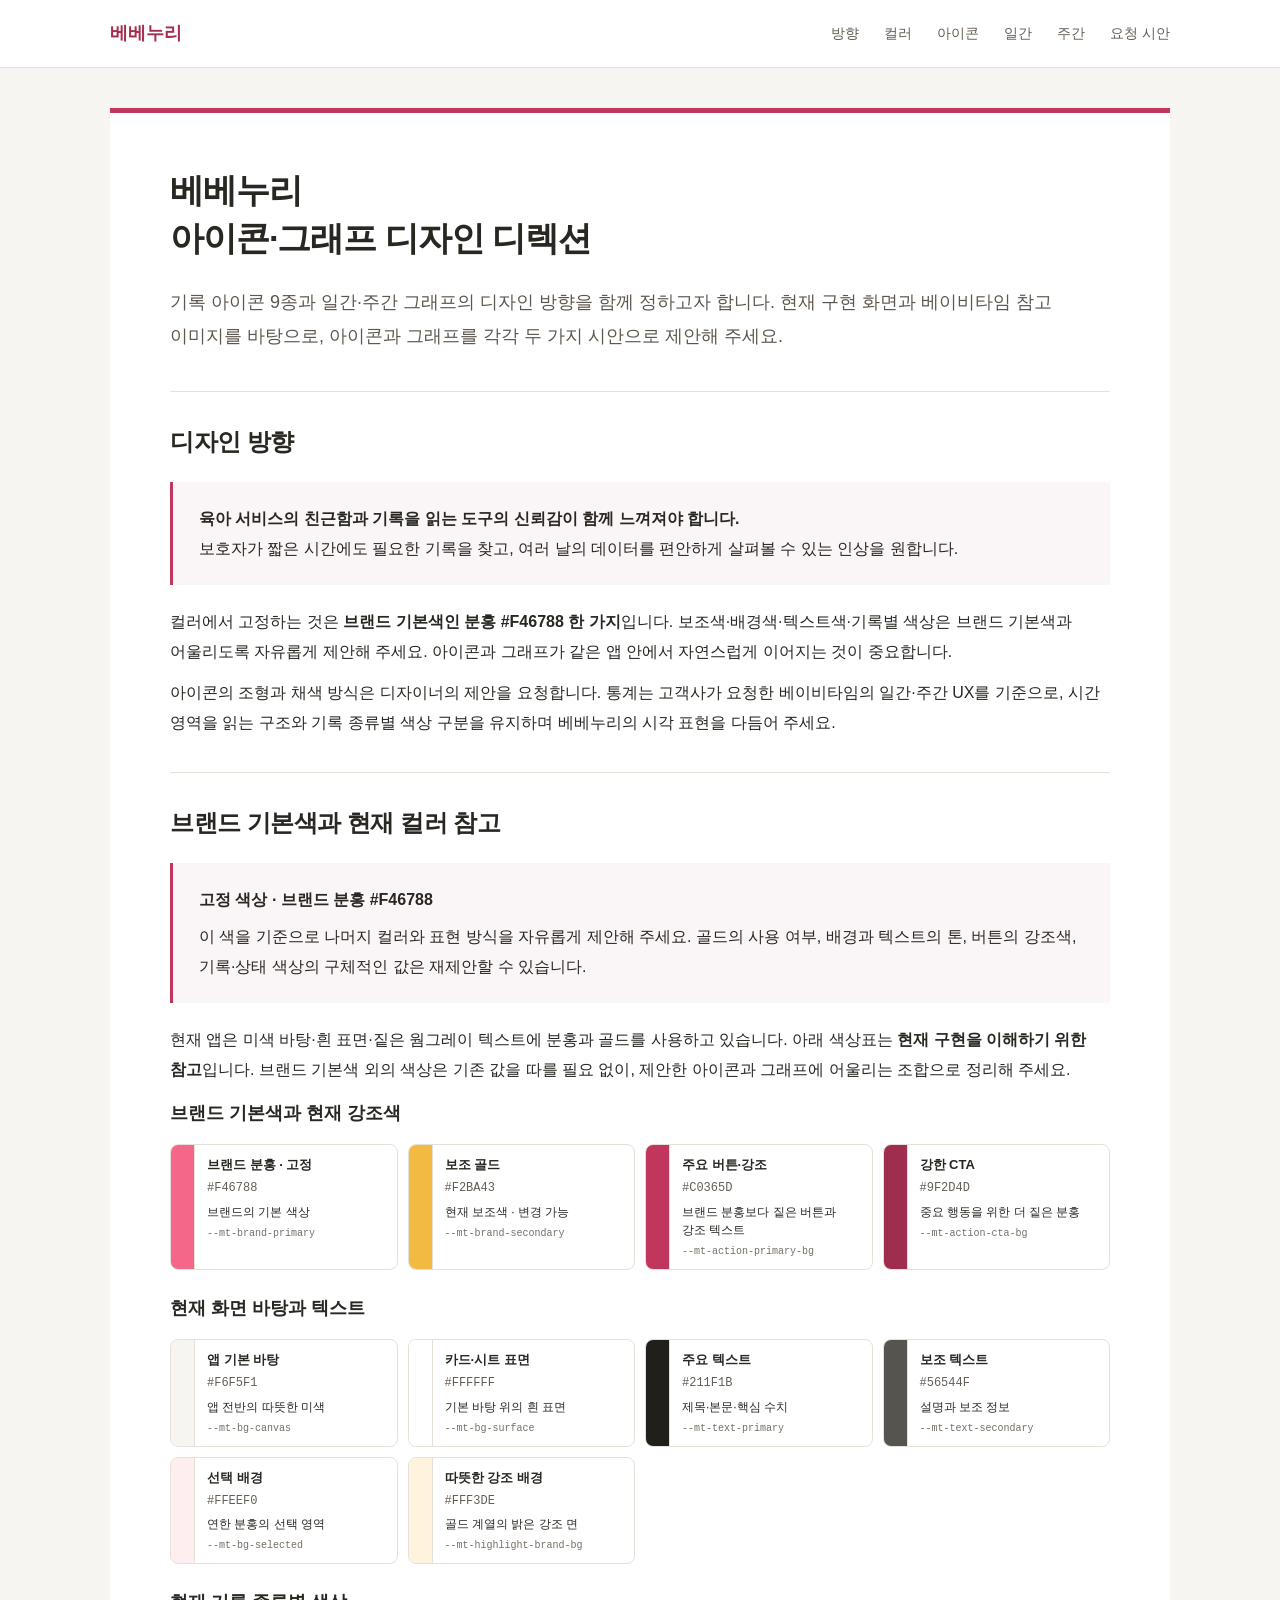
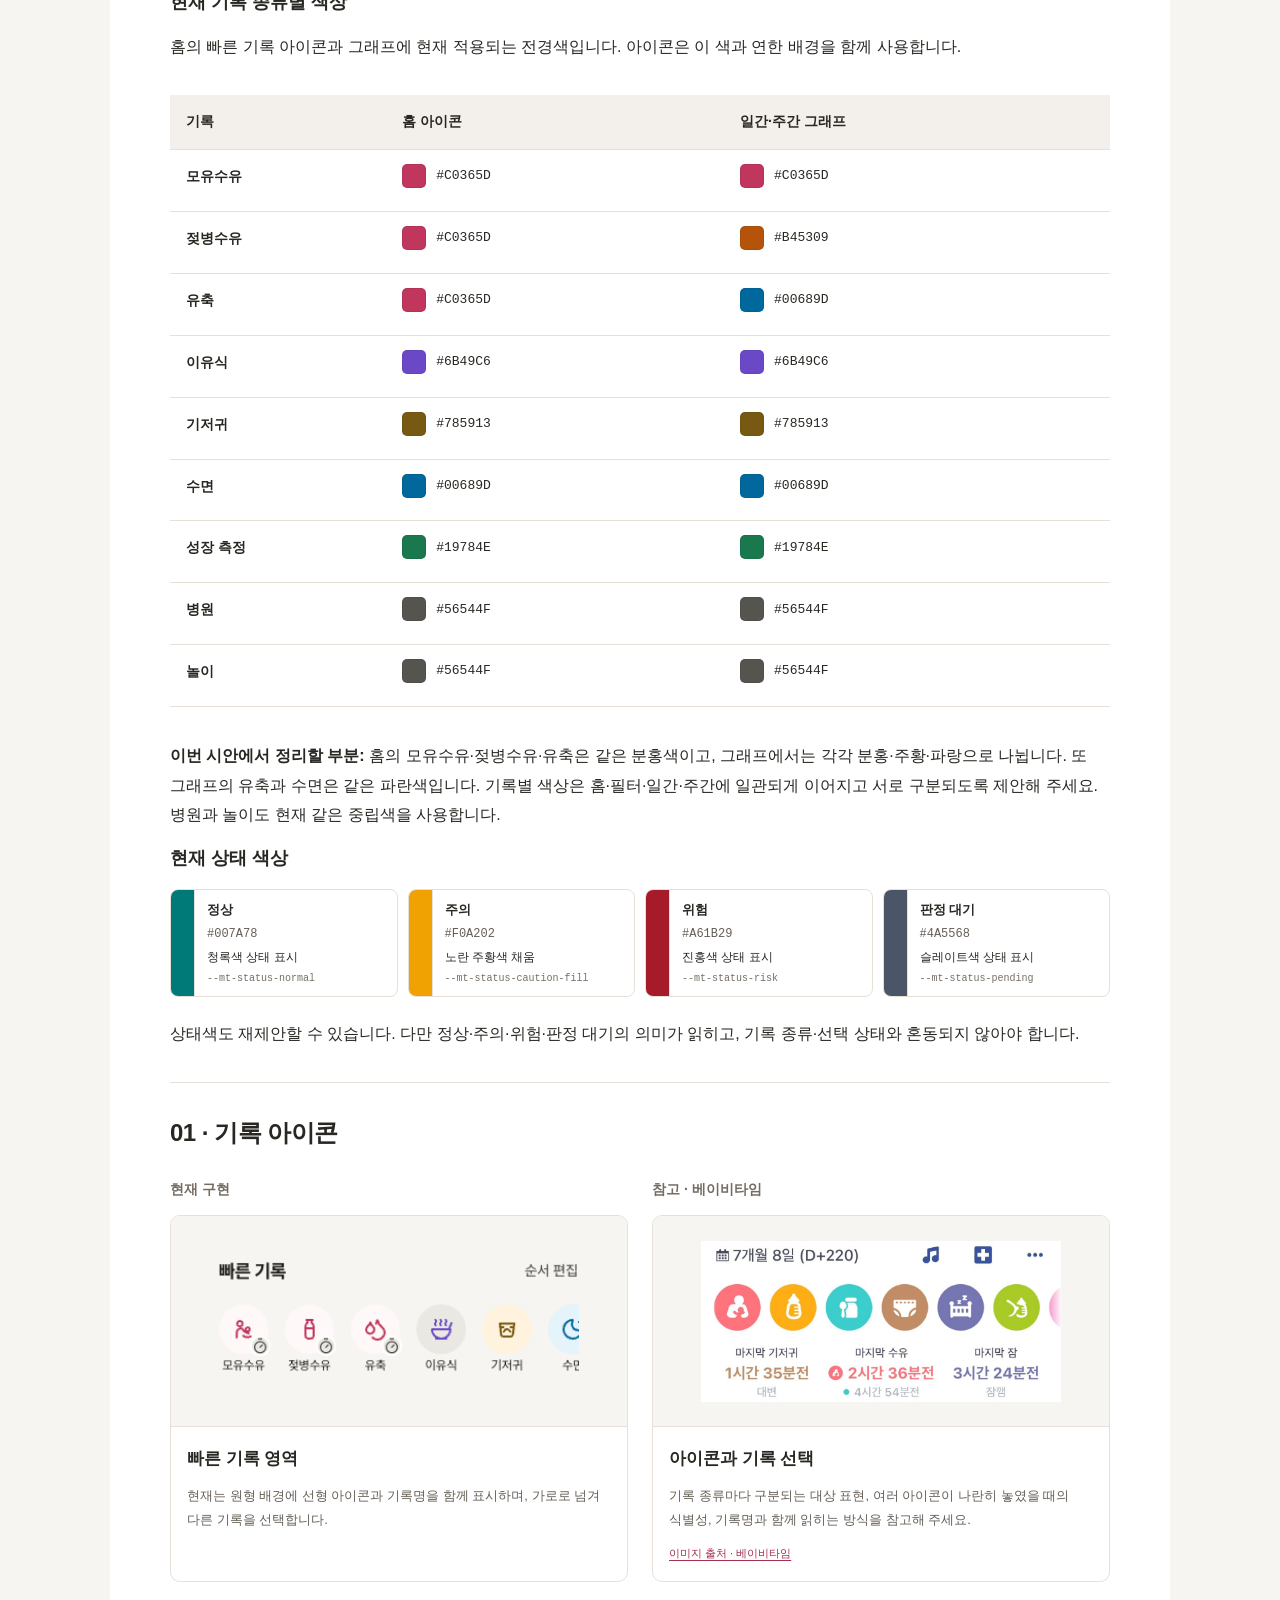
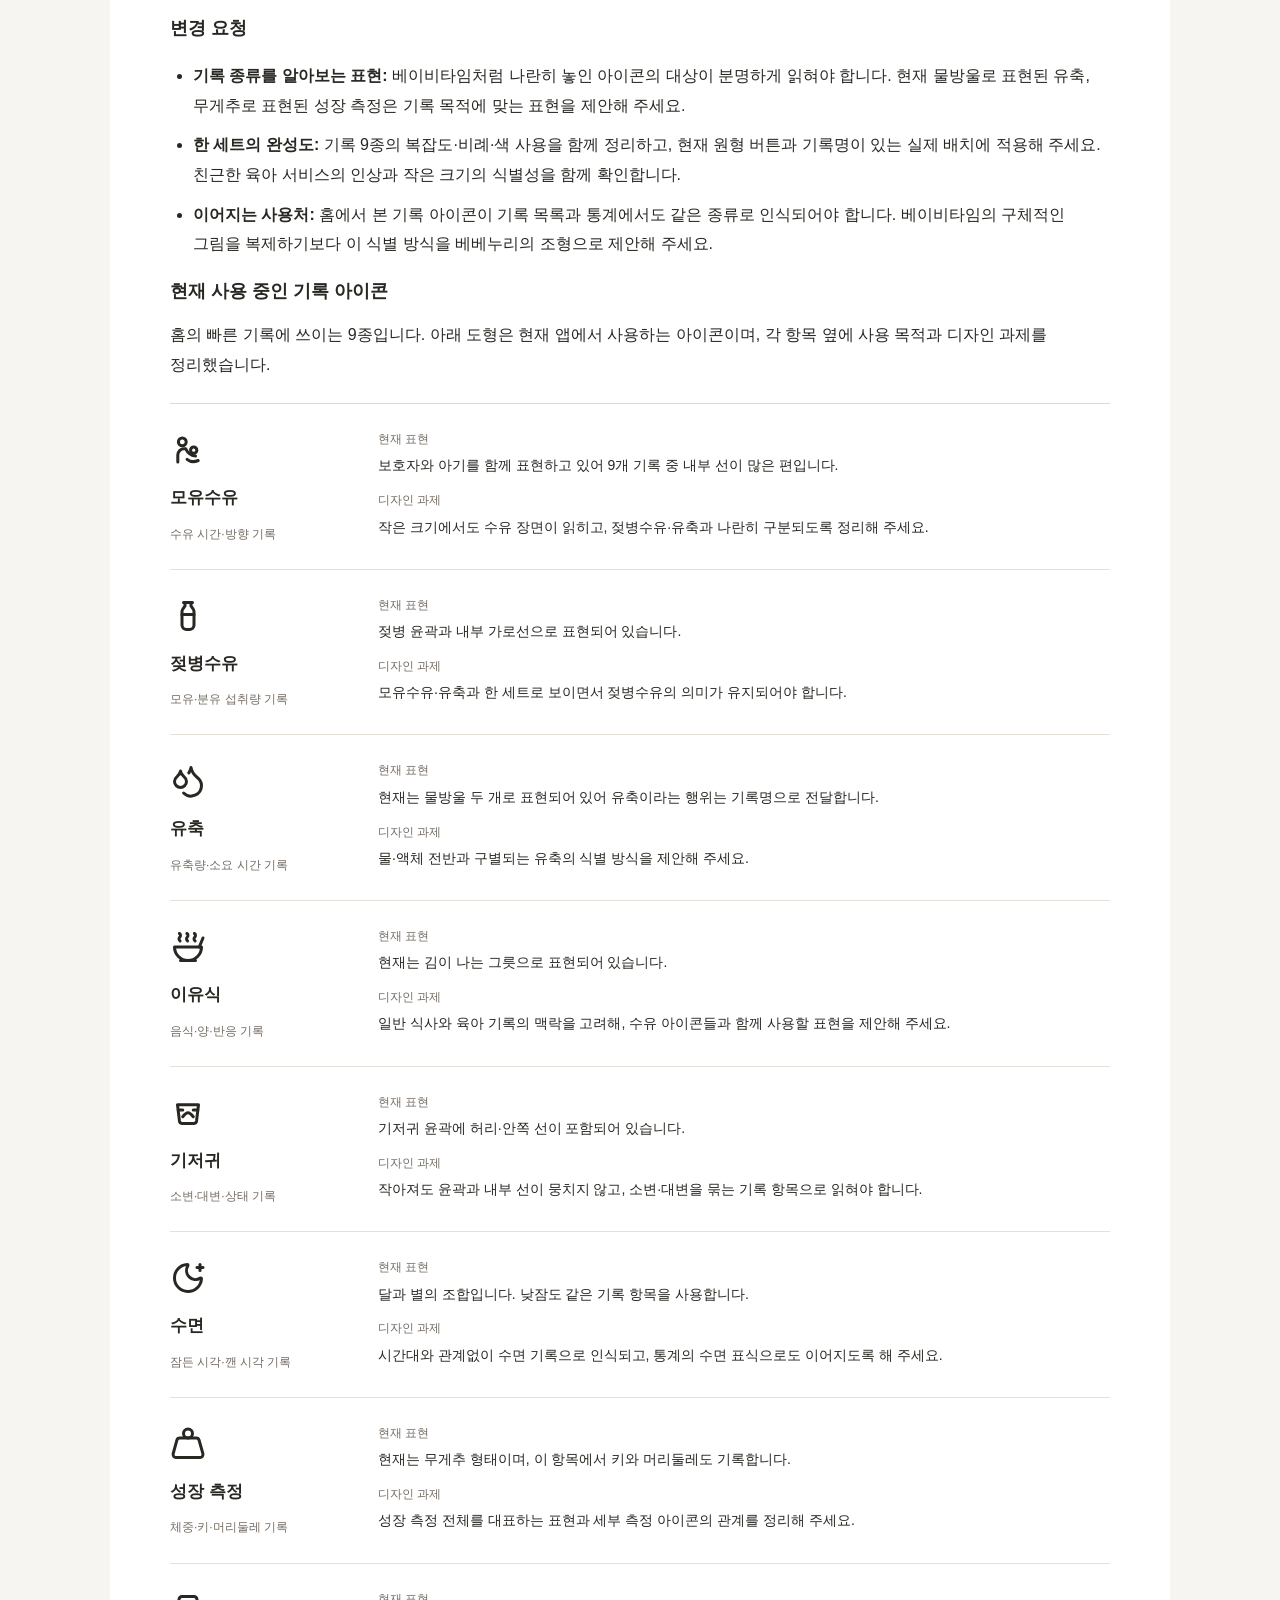
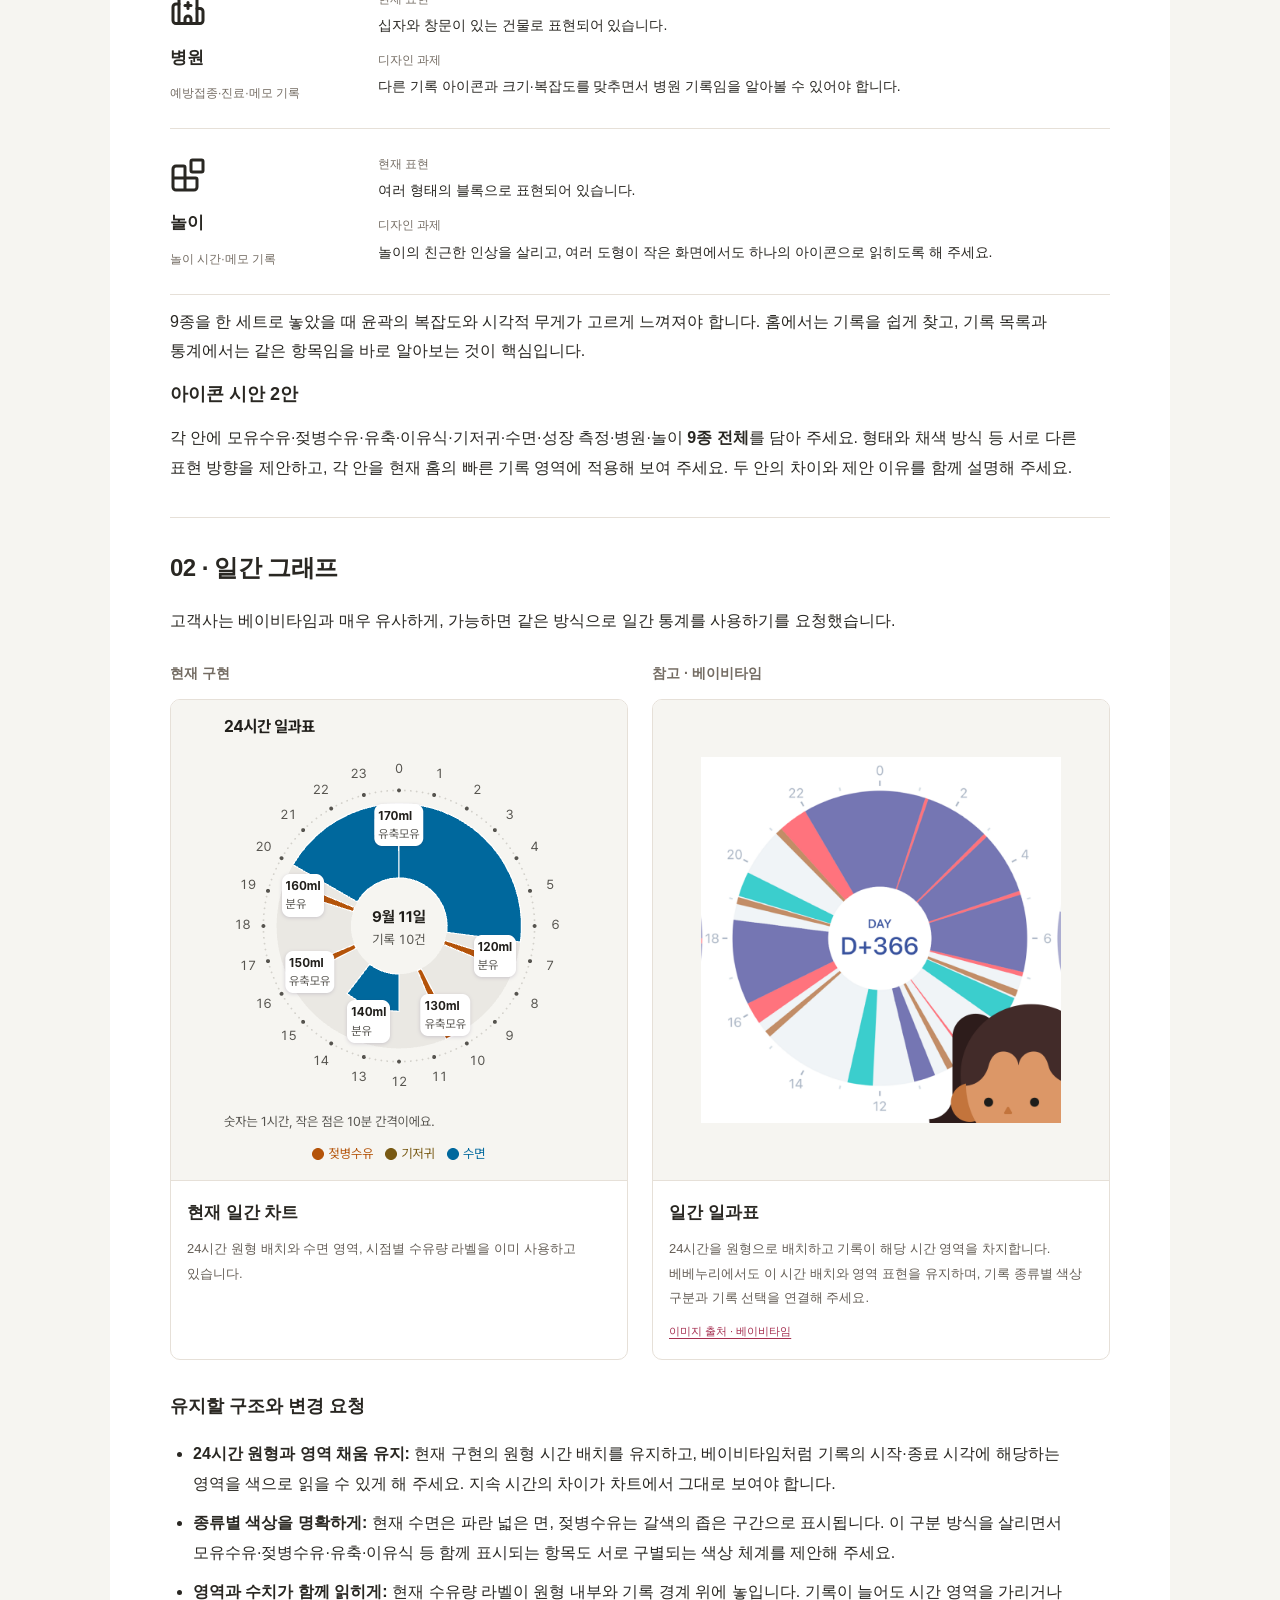
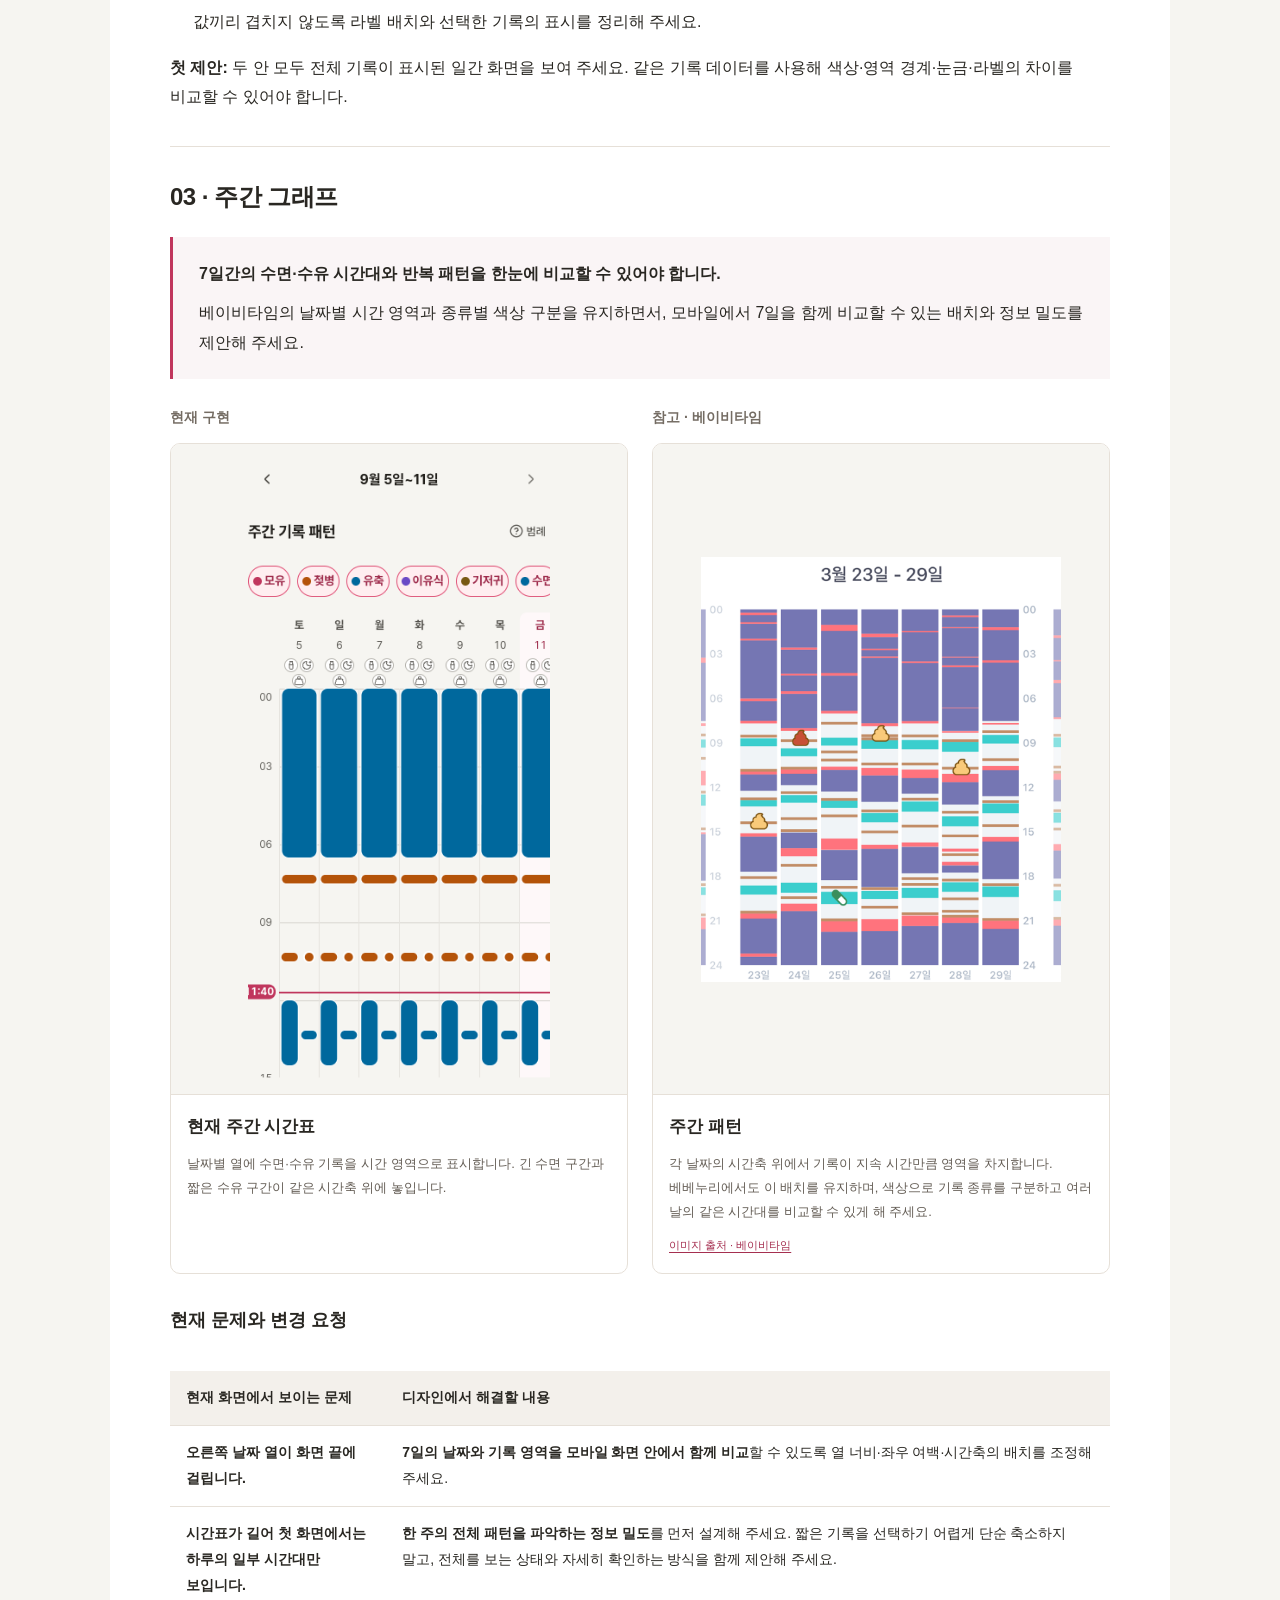
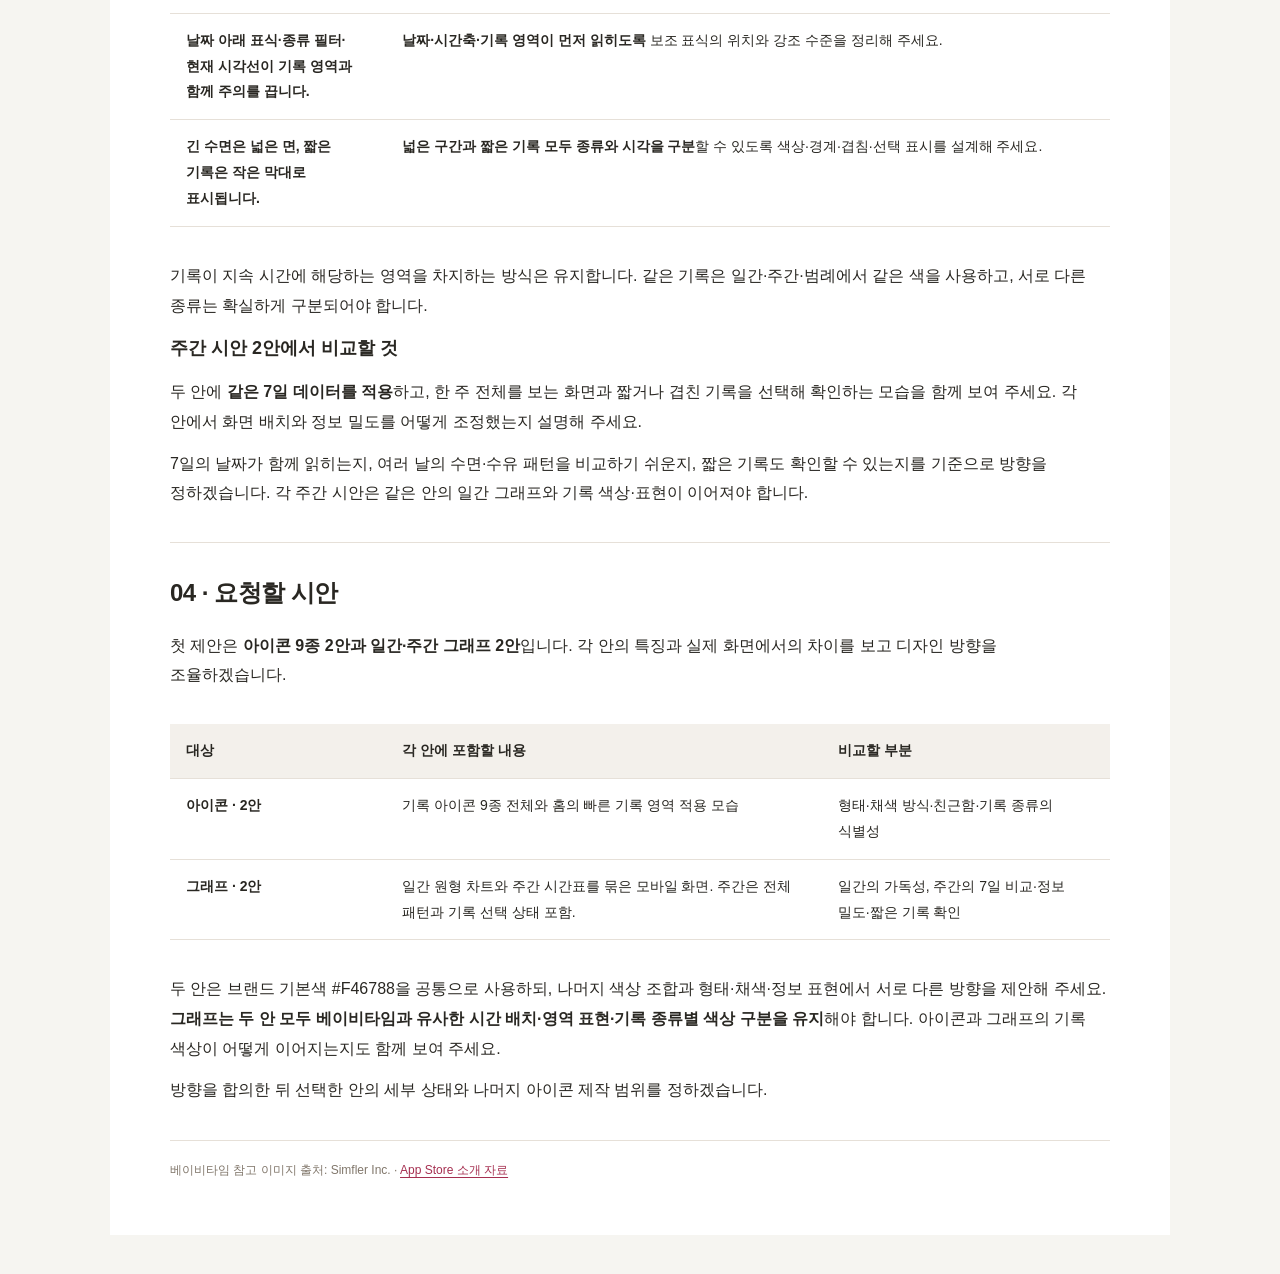
==== commit 26105126: "Keep only primary brand color fixed in designer brief" ====
--- a/index.html
+++ b/index.html
@@ -5,9 +5,9 @@
 
 <section id="direction"><h2>디자인 방향</h2>
 <div class="goal"><p><strong>육아 서비스의 친근함과 기록을 읽는 도구의 신뢰감이 함께 느껴져야 합니다.</strong><br>보호자가 짧은 시간에도 필요한 기록을 찾고, 여러 날의 데이터를 편안하게 살펴볼 수 있는 인상을 원합니다.</p></div>
-<p>베베누리의 이름·로고와 현행 분홍·골드 중심 브랜드를 바탕으로 제안해 주세요. 아이콘과 그래프가 각각 따로 제작된 것처럼 보이지 않고, 같은 앱 안에서 자연스럽게 이어져야 합니다.</p>
+<p>컬러에서 고정하는 것은 <strong>브랜드 기본색인 분홍 #F46788 한 가지</strong>입니다. 보조색·배경색·텍스트색·기록별 색상은 브랜드 기본색과 어울리도록 자유롭게 제안해 주세요. 아이콘과 그래프가 같은 앱 안에서 자연스럽게 이어지는 것이 중요합니다.</p>
 <p>아이콘의 조형과 채색 방식은 디자이너의 제안을 요청합니다. 통계는 고객사가 요청한 베이비타임의 일간·주간 UX를 기준으로, 시간 영역을 읽는 구조와 기록 종류별 색상 구분을 유지하며 베베누리의 시각 표현을 다듬어 주세요.</p>
-</section><section id="colors"><h2>현재 앱의 컬러와 톤앤매너</h2><p><strong>따뜻한 미색 바탕에 흰 표면과 짙은 웜그레이 텍스트를 사용하고, 분홍을 주요 강조색·골드를 보조색으로 둡니다.</strong> 아래는 현재 디자인시스템에 정의된 색상과 사용 역할입니다. 아이콘과 그래프는 이 화면 바탕에 함께 놓였을 때의 인상을 기준으로 제안해 주세요.</p><h3>브랜드와 주요 강조</h3><div class="palette"><article class="swatch"><div class="color-sample" style="background:#F46788"></div><div><strong>브랜드 분홍</strong><span class="hex">#F46788</span><p>브랜드의 기본 색상</p><code>--mt-brand-primary</code></div></article><article class="swatch"><div class="color-sample" style="background:#F2BA43"></div><div><strong>보조 골드</strong><span class="hex">#F2BA43</span><p>브랜드 보조 색상</p><code>--mt-brand-secondary</code></div></article><article class="swatch"><div class="color-sample" style="background:#C0365D"></div><div><strong>주요 버튼·강조</strong><span class="hex">#C0365D</span><p>브랜드 분홍보다 짙은 버튼과 강조 텍스트</p><code>--mt-action-primary-bg</code></div></article><article class="swatch"><div class="color-sample" style="background:#9F2D4D"></div><div><strong>강한 CTA</strong><span class="hex">#9F2D4D</span><p>중요 행동을 위한 더 짙은 분홍</p><code>--mt-action-cta-bg</code></div></article></div><h3>화면 바탕과 정보의 강약</h3><div class="palette"><article class="swatch"><div class="color-sample" style="background:#F6F5F1"></div><div><strong>앱 기본 바탕</strong><span class="hex">#F6F5F1</span><p>앱 전반의 따뜻한 미색</p><code>--mt-bg-canvas</code></div></article><article class="swatch"><div class="color-sample" style="background:#FFFFFF"></div><div><strong>카드·시트 표면</strong><span class="hex">#FFFFFF</span><p>기본 바탕 위의 흰 표면</p><code>--mt-bg-surface</code></div></article><article class="swatch"><div class="color-sample" style="background:#211F1B"></div><div><strong>주요 텍스트</strong><span class="hex">#211F1B</span><p>제목·본문·핵심 수치</p><code>--mt-text-primary</code></div></article><article class="swatch"><div class="color-sample" style="background:#56544F"></div><div><strong>보조 텍스트</strong><span class="hex">#56544F</span><p>설명과 보조 정보</p><code>--mt-text-secondary</code></div></article><article class="swatch"><div class="color-sample" style="background:#FFEEF0"></div><div><strong>선택 배경</strong><span class="hex">#FFEEF0</span><p>연한 분홍의 선택 영역</p><code>--mt-bg-selected</code></div></article><article class="swatch"><div class="color-sample" style="background:#FFF3DE"></div><div><strong>따뜻한 강조 배경</strong><span class="hex">#FFF3DE</span><p>골드 계열의 밝은 강조 면</p><code>--mt-highlight-brand-bg</code></div></article></div><h3>기록 종류별 색상</h3><p>홈의 빠른 기록 아이콘과 그래프에 현재 적용되는 전경색입니다. 아이콘은 이 색과 연한 배경을 함께 사용합니다.</p><div class="table"><table class="record-colors"><thead><tr><th>기록</th><th>홈 아이콘</th><th>일간·주간 그래프</th></tr></thead><tbody><tr><td>모유수유</td><td><span class="color-chip"><i style="background:#C0365D"></i>#C0365D</span></td><td><span class="color-chip"><i style="background:#C0365D"></i>#C0365D</span></td></tr><tr><td>젖병수유</td><td><span class="color-chip"><i style="background:#C0365D"></i>#C0365D</span></td><td><span class="color-chip"><i style="background:#B45309"></i>#B45309</span></td></tr><tr><td>유축</td><td><span class="color-chip"><i style="background:#C0365D"></i>#C0365D</span></td><td><span class="color-chip"><i style="background:#00689D"></i>#00689D</span></td></tr><tr><td>이유식</td><td><span class="color-chip"><i style="background:#6B49C6"></i>#6B49C6</span></td><td><span class="color-chip"><i style="background:#6B49C6"></i>#6B49C6</span></td></tr><tr><td>기저귀</td><td><span class="color-chip"><i style="background:#785913"></i>#785913</span></td><td><span class="color-chip"><i style="background:#785913"></i>#785913</span></td></tr><tr><td>수면</td><td><span class="color-chip"><i style="background:#00689D"></i>#00689D</span></td><td><span class="color-chip"><i style="background:#00689D"></i>#00689D</span></td></tr><tr><td>성장 측정</td><td><span class="color-chip"><i style="background:#19784E"></i>#19784E</span></td><td><span class="color-chip"><i style="background:#19784E"></i>#19784E</span></td></tr><tr><td>병원</td><td><span class="color-chip"><i style="background:#56544F"></i>#56544F</span></td><td><span class="color-chip"><i style="background:#56544F"></i>#56544F</span></td></tr><tr><td>놀이</td><td><span class="color-chip"><i style="background:#56544F"></i>#56544F</span></td><td><span class="color-chip"><i style="background:#56544F"></i>#56544F</span></td></tr></tbody></table></div><p><strong>이번 시안에서 정리할 부분:</strong> 홈의 모유수유·젖병수유·유축은 같은 분홍색이고, 그래프에서는 각각 분홍·주황·파랑으로 나뉩니다. 또 그래프의 유축과 수면은 같은 파란색입니다. 기록별 색상은 홈·필터·일간·주간에 일관되게 이어지고 서로 구분되도록 제안해 주세요. 병원과 놀이도 현재 같은 중립색을 사용합니다.</p><h3>상태를 전달하는 색상</h3><div class="palette"><article class="swatch"><div class="color-sample" style="background:#007A78"></div><div><strong>정상</strong><span class="hex">#007A78</span><p>청록색 상태 표시</p><code>--mt-status-normal</code></div></article><article class="swatch"><div class="color-sample" style="background:#F0A202"></div><div><strong>주의</strong><span class="hex">#F0A202</span><p>노란 주황색 채움</p><code>--mt-status-caution-fill</code></div></article><article class="swatch"><div class="color-sample" style="background:#A61B29"></div><div><strong>위험</strong><span class="hex">#A61B29</span><p>진홍색 상태 표시</p><code>--mt-status-risk</code></div></article><article class="swatch"><div class="color-sample" style="background:#4A5568"></div><div><strong>판정 대기</strong><span class="hex">#4A5568</span><p>슬레이트색 상태 표시</p><code>--mt-status-pending</code></div></article></div><p>상태색은 기록 종류를 구분하는 색과 역할이 다릅니다. 기록 종류·선택 상태·판정 상태가 혼동되지 않도록 아이콘과 그래프의 표현을 함께 정리해 주세요.</p></section><section id="icons"><h2>01 · 기록 아이콘</h2><div class="comparison comparison-icons"><div><h3>현재 구현</h3><figure><button class="expand" aria-label="빠른 기록 영역 확대"><span class="image-crop" style="--crop-ratio:2.845528;aspect-ratio:350/123"><img style="width:100.00000%;max-width:none;height:auto;left:0.00000%;top:0.00000%" src="assets/current-records.png" alt="빠른 기록 영역"></span></button><figcaption><strong>빠른 기록 영역</strong><p>현재는 원형 배경에 선형 아이콘과 기록명을 함께 표시하며, 가로로 넘겨 다른 기록을 선택합니다.</p></figcaption></figure></div><div><h3>참고 · 베이비타임</h3><figure><button class="expand" aria-label="아이콘과 기록 선택 이미지 확대"><span class="image-crop" style="--crop-ratio:2.229167;aspect-ratio:1070/480"><img style="width:116.07477%;max-width:none;height:auto;left:-7.94393%;top:-93.75000%" src="assets/babytime-records.png" alt="베이비타임 아이콘과 기록 선택 참고 이미지"></span></button><figcaption><strong>아이콘과 기록 선택</strong><p>기록 종류마다 구분되는 대상 표현, 여러 아이콘이 나란히 놓였을 때의 식별성, 기록명과 함께 읽히는 방식을 참고해 주세요.</p><a href="https://is1-ssl.mzstatic.com/image/thumb/PurpleSource122/v4/e8/33/f3/e833f3ce-8058-9f5b-f39e-9cb8eca64eab/403bd6ec-b80b-4a60-b1d9-384f7fd5e80f_Appstore_KR_2208.png/392x696bb.png" target="_blank" rel="noreferrer">이미지 출처 · 베이비타임</a></figcaption></figure></div></div><h3 class="change-title">변경 요청</h3><ul><li><strong>기록 종류를 알아보는 표현:</strong> 베이비타임처럼 나란히 놓인 아이콘의 대상이 분명하게 읽혀야 합니다. 현재 물방울로 표현된 유축, 무게추로 표현된 성장 측정은 기록 목적에 맞는 표현을 제안해 주세요.</li><li><strong>한 세트의 완성도:</strong> 기록 9종의 복잡도·비례·색 사용을 함께 정리하고, 현재 원형 버튼과 기록명이 있는 실제 배치에 적용해 주세요. 친근한 육아 서비스의 인상과 작은 크기의 식별성을 함께 확인합니다.</li><li><strong>이어지는 사용처:</strong> 홈에서 본 기록 아이콘이 기록 목록과 통계에서도 같은 종류로 인식되어야 합니다. 베이비타임의 구체적인 그림을 복제하기보다 이 식별 방식을 베베누리의 조형으로 제안해 주세요.</li></ul><h3>현재 사용 중인 기록 아이콘</h3><p>홈의 빠른 기록에 쓰이는 9종입니다. 아래 도형은 현재 앱에서 사용하는 아이콘이며, 각 항목 옆에 사용 목적과 디자인 과제를 정리했습니다.</p><div class="current-records"><article class="current-record"><div class="current-symbol"><svg width="24" height="24" viewBox="0 0 24 24" fill="none" stroke="currentColor" stroke-width="2" stroke-linecap="round" stroke-linejoin="round" aria-hidden="true"><path d="M8.2 9.2a2.6 2.6 0 1 0 0-5.2 2.6 2.6 0 0 0 0 5.2Z"/><path d="M15.8 14.2a2.1 2.1 0 1 0 0-4.2 2.1 2.1 0 0 0 0 4.2Z"/><path d="M5.2 20v-4.6c0-2.3 1.9-4.2 4.2-4.2h1.1c1.2 2.6 3.6 4.4 6.5 4.8"/><path d="M11.4 18.2c1.9 1.6 4.8 1.9 7.4.8"/></svg><strong>모유수유</strong><span>수유 시간·방향 기록</span></div><div><p class="observation"><b>현재 표현</b>보호자와 아기를 함께 표현하고 있어 9개 기록 중 내부 선이 많은 편입니다.</p><p><b>디자인 과제</b>작은 크기에서도 수유 장면이 읽히고, 젖병수유·유축과 나란히 구분되도록 정리해 주세요.</p></div></article><article class="current-record"><div class="current-symbol"><svg width="24" height="24" viewBox="0 0 24 24" fill="none" stroke="currentColor" stroke-width="2" stroke-linecap="round" stroke-linejoin="round" aria-hidden="true"><path d="M9 3h6"/><path d="M10 3v2.3L8.5 7.5A3 3 0 0 0 8 9.2V18a3 3 0 0 0 3 3h2a3 3 0 0 0 3-3V9.2a3 3 0 0 0-.5-1.7L14 5.3V3"/><path d="M8 11h8"/></svg><strong>젖병수유</strong><span>모유·분유 섭취량 기록</span></div><div><p class="observation"><b>현재 표현</b>젖병 윤곽과 내부 가로선으로 표현되어 있습니다.</p><p><b>디자인 과제</b>모유수유·유축과 한 세트로 보이면서 젖병수유의 의미가 유지되어야 합니다.</p></div></article><article class="current-record"><div class="current-symbol"><svg xmlns="http://www.w3.org/2000/svg" width="24" height="24" viewBox="0 0 24 24" fill="none" stroke="currentColor" stroke-width="2" stroke-linecap="round" stroke-linejoin="round" class="lucide lucide-droplets" aria-hidden="true"><path d="M7 16.3c2.2 0 4-1.83 4-4.05 0-1.16-.57-2.26-1.71-3.19S7.29 6.75 7 5.3c-.29 1.45-1.14 2.84-2.29 3.76S3 11.1 3 12.25c0 2.22 1.8 4.05 4 4.05z"></path><path d="M12.56 6.6A10.97 10.97 0 0 0 14 3.02c.5 2.5 2 4.9 4 6.5s3 3.5 3 5.5a6.98 6.98 0 0 1-11.91 4.97"></path></svg><strong>유축</strong><span>유축량·소요 시간 기록</span></div><div><p class="observation"><b>현재 표현</b>현재는 물방울 두 개로 표현되어 있어 유축이라는 행위는 기록명으로 전달합니다.</p><p><b>디자인 과제</b>물·액체 전반과 구별되는 유축의 식별 방식을 제안해 주세요.</p></div></article><article class="current-record"><div class="current-symbol"><svg xmlns="http://www.w3.org/2000/svg" width="24" height="24" viewBox="0 0 24 24" fill="none" stroke="currentColor" stroke-width="2" stroke-linecap="round" stroke-linejoin="round" class="lucide lucide-soup" aria-hidden="true"><path d="M12 21a9 9 0 0 0 9-9H3a9 9 0 0 0 9 9Z"></path><path d="M7 21h10"></path><path d="M19.5 12 22 6"></path><path d="M16.25 3c.27.1.8.53.75 1.36-.06.83-.93 1.2-1 2.02-.05.78.34 1.24.73 1.62"></path><path d="M11.25 3c.27.1.8.53.74 1.36-.05.83-.93 1.2-.98 2.02-.06.78.33 1.24.72 1.62"></path><path d="M6.25 3c.27.1.8.53.75 1.36-.06.83-.93 1.2-1 2.02-.05.78.34 1.24.74 1.62"></path></svg><strong>이유식</strong><span>음식·양·반응 기록</span></div><div><p class="observation"><b>현재 표현</b>현재는 김이 나는 그릇으로 표현되어 있습니다.</p><p><b>디자인 과제</b>일반 식사와 육아 기록의 맥락을 고려해, 수유 아이콘들과 함께 사용할 표현을 제안해 주세요.</p></div></article><article class="current-record"><div class="current-symbol"><svg width="24" height="24" viewBox="0 0 24 24" fill="none" stroke="currentColor" stroke-width="2" stroke-linecap="round" stroke-linejoin="round" aria-hidden="true"><path d="M5 6.5h14l-1.3 10.8a2 2 0 0 1-2 1.7H8.3a2 2 0 0 1-2-1.7L5 6.5Z"/><path d="M5.5 10h3M15.5 10h3"/><path d="M8.5 14.5c1.4-1.8 2.5-2.7 3.5-2.7s2.1.9 3.5 2.7"/></svg><strong>기저귀</strong><span>소변·대변·상태 기록</span></div><div><p class="observation"><b>현재 표현</b>기저귀 윤곽에 허리·안쪽 선이 포함되어 있습니다.</p><p><b>디자인 과제</b>작아져도 윤곽과 내부 선이 뭉치지 않고, 소변·대변을 묶는 기록 항목으로 읽혀야 합니다.</p></div></article><article class="current-record"><div class="current-symbol"><svg xmlns="http://www.w3.org/2000/svg" width="24" height="24" viewBox="0 0 24 24" fill="none" stroke="currentColor" stroke-width="2" stroke-linecap="round" stroke-linejoin="round" class="lucide lucide-moon-star" aria-hidden="true"><path d="M18 5h4"></path><path d="M20 3v4"></path><path d="M20.985 12.486a9 9 0 1 1-9.473-9.472c.405-.022.617.46.402.803a6 6 0 0 0 8.268 8.268c.344-.215.825-.004.803.401"></path></svg><strong>수면</strong><span>잠든 시각·깬 시각 기록</span></div><div><p class="observation"><b>현재 표현</b>달과 별의 조합입니다. 낮잠도 같은 기록 항목을 사용합니다.</p><p><b>디자인 과제</b>시간대와 관계없이 수면 기록으로 인식되고, 통계의 수면 표식으로도 이어지도록 해 주세요.</p></div></article><article class="current-record"><div class="current-symbol"><svg xmlns="http://www.w3.org/2000/svg" width="24" height="24" viewBox="0 0 24 24" fill="none" stroke="currentColor" stroke-width="2" stroke-linecap="round" stroke-linejoin="round" class="lucide lucide-weight" aria-hidden="true"><circle cx="12" cy="5" r="3"></circle><path d="M6.5 8a2 2 0 0 0-1.905 1.46L2.1 18.5A2 2 0 0 0 4 21h16a2 2 0 0 0 1.925-2.54L19.4 9.5A2 2 0 0 0 17.48 8Z"></path></svg><strong>성장 측정</strong><span>체중·키·머리둘레 기록</span></div><div><p class="observation"><b>현재 표현</b>현재는 무게추 형태이며, 이 항목에서 키와 머리둘레도 기록합니다.</p><p><b>디자인 과제</b>성장 측정 전체를 대표하는 표현과 세부 측정 아이콘의 관계를 정리해 주세요.</p></div></article><article class="current-record"><div class="current-symbol"><svg xmlns="http://www.w3.org/2000/svg" width="24" height="24" viewBox="0 0 24 24" fill="none" stroke="currentColor" stroke-width="2" stroke-linecap="round" stroke-linejoin="round" class="lucide lucide-hospital" aria-hidden="true"><path d="M12 7v4"></path><path d="M14 21v-3a2 2 0 0 0-4 0v3"></path><path d="M14 9h-4"></path><path d="M18 11h2a2 2 0 0 1 2 2v6a2 2 0 0 1-2 2H4a2 2 0 0 1-2-2v-9a2 2 0 0 1 2-2h2"></path><path d="M18 21V5a2 2 0 0 0-2-2H8a2 2 0 0 0-2 2v16"></path></svg><strong>병원</strong><span>예방접종·진료·메모 기록</span></div><div><p class="observation"><b>현재 표현</b>십자와 창문이 있는 건물로 표현되어 있습니다.</p><p><b>디자인 과제</b>다른 기록 아이콘과 크기·복잡도를 맞추면서 병원 기록임을 알아볼 수 있어야 합니다.</p></div></article><article class="current-record"><div class="current-symbol"><svg xmlns="http://www.w3.org/2000/svg" width="24" height="24" viewBox="0 0 24 24" fill="none" stroke="currentColor" stroke-width="2" stroke-linecap="round" stroke-linejoin="round" class="lucide lucide-blocks" aria-hidden="true"><path d="M10 22V7a1 1 0 0 0-1-1H4a2 2 0 0 0-2 2v12a2 2 0 0 0 2 2h12a2 2 0 0 0 2-2v-5a1 1 0 0 0-1-1H2"></path><rect x="14" y="2" width="8" height="8" rx="1"></rect></svg><strong>놀이</strong><span>놀이 시간·메모 기록</span></div><div><p class="observation"><b>현재 표현</b>여러 형태의 블록으로 표현되어 있습니다.</p><p><b>디자인 과제</b>놀이의 친근한 인상을 살리고, 여러 도형이 작은 화면에서도 하나의 아이콘으로 읽히도록 해 주세요.</p></div></article></div><p>9종을 한 세트로 놓았을 때 윤곽의 복잡도와 시각적 무게가 고르게 느껴져야 합니다. 홈에서는 기록을 쉽게 찾고, 기록 목록과 통계에서는 같은 항목임을 바로 알아보는 것이 핵심입니다.</p><h3>아이콘 시안 2안</h3><p>각 안에 모유수유·젖병수유·유축·이유식·기저귀·수면·성장 측정·병원·놀이 <strong>9종 전체</strong>를 담아 주세요. 형태와 채색 방식 등 서로 다른 표현 방향을 제안하고, 각 안을 현재 홈의 빠른 기록 영역에 적용해 보여 주세요. 두 안의 차이와 제안 이유를 함께 설명해 주세요.</p></section><section id="daily"><h2>02 · 일간 그래프</h2><p>고객사는 베이비타임과 매우 유사하게, 가능하면 같은 방식으로 일간 통계를 사용하기를 요청했습니다.</p><div class="comparison comparison-daily"><div><h3>현재 구현</h3><figure><button class="expand" aria-label="현재 일간 차트 확대"><span class="image-crop" style="--crop-ratio:0.781250;aspect-ratio:350/448"><img style="width:100.00000%;max-width:none;height:auto;left:0.00000%;top:0.00000%" src="assets/current-daily.png" alt="현재 일간 차트"></span></button><figcaption><strong>현재 일간 차트</strong><p>24시간 원형 배치와 수면 영역, 시점별 수유량 라벨을 이미 사용하고 있습니다.</p></figcaption></figure></div><div><h3>참고 · 베이비타임</h3><figure><button class="expand" aria-label="일간 일과표 이미지 확대"><span class="image-crop" style="--crop-ratio:0.984043;aspect-ratio:925/940"><img style="width:134.27027%;max-width:none;height:auto;left:-17.83784%;top:-87.23404%" src="assets/babytime-daily.png" alt="베이비타임 일간 일과표 참고 이미지"></span></button><figcaption><strong>일간 일과표</strong><p>24시간을 원형으로 배치하고 기록이 해당 시간 영역을 차지합니다. 베베누리에서도 이 시간 배치와 영역 표현을 유지하며, 기록 종류별 색상 구분과 기록 선택을 연결해 주세요.</p><a href="https://is1-ssl.mzstatic.com/image/thumb/Purple112/v4/0e/db/94/0edb9422-8b29-2d84-781e-0ce4e76e7c90/db3ed5ea-ed5e-498d-9136-3be3eb76f281_Appstore_KR_02.png/392x696bb.png" target="_blank" rel="noreferrer">이미지 출처 · 베이비타임</a></figcaption></figure></div></div><h3 class="change-title">유지할 구조와 변경 요청</h3><ul><li><strong>24시간 원형과 영역 채움 유지:</strong> 현재 구현의 원형 시간 배치를 유지하고, 베이비타임처럼 기록의 시작·종료 시각에 해당하는 영역을 색으로 읽을 수 있게 해 주세요. 지속 시간의 차이가 차트에서 그대로 보여야 합니다.</li><li><strong>종류별 색상을 명확하게:</strong> 현재 수면은 파란 넓은 면, 젖병수유는 갈색의 좁은 구간으로 표시됩니다. 이 구분 방식을 살리면서 모유수유·젖병수유·유축·이유식 등 함께 표시되는 항목도 서로 구별되는 색상 체계를 제안해 주세요.</li><li><strong>영역과 수치가 함께 읽히게:</strong> 현재 수유량 라벨이 원형 내부와 기록 경계 위에 놓입니다. 기록이 늘어도 시간 영역을 가리거나 값끼리 겹치지 않도록 라벨 배치와 선택한 기록의 표시를 정리해 주세요.</li></ul><p><strong>첫 제안:</strong> 두 안 모두 전체 기록이 표시된 일간 화면을 보여 주세요. 같은 기록 데이터를 사용해 색상·영역 경계·눈금·라벨의 차이를 비교할 수 있어야 합니다.</p></section><section id="weekly"><h2>03 · 주간 그래프</h2><div class="goal"><p><strong>7일간의 수면·수유 시간대와 반복 패턴을 한눈에 비교할 수 있어야 합니다.</strong></p><p style="margin-top:10px">베이비타임의 날짜별 시간 영역과 종류별 색상 구분을 유지하면서, 모바일에서 7일을 함께 비교할 수 있는 배치와 정보 밀도를 제안해 주세요.</p></div><div class="comparison comparison-weekly"><div><h3>현재 구현</h3><figure><button class="expand" aria-label="현재 주간 시간표 확대"><span class="image-crop" style="--crop-ratio:0.490196;aspect-ratio:350/714"><img style="width:100.00000%;max-width:none;height:auto;left:0.00000%;top:0.00000%" src="assets/current-weekly.png" alt="현재 주간 시간표"></span></button><figcaption><strong>현재 주간 시간표</strong><p>날짜별 열에 수면·수유 기록을 시간 영역으로 표시합니다. 긴 수면 구간과 짧은 수유 구간이 같은 시간축 위에 놓입니다.</p></figcaption></figure></div><div><h3>참고 · 베이비타임</h3><figure><button class="expand" aria-label="주간 패턴 이미지 확대"><span class="image-crop" style="--crop-ratio:0.846154;aspect-ratio:990/1170"><img style="width:125.45455%;max-width:none;height:auto;left:-12.62626%;top:-65.81197%" src="assets/babytime-weekly.png" alt="베이비타임 주간 패턴 참고 이미지"></span></button><figcaption><strong>주간 패턴</strong><p>각 날짜의 시간축 위에서 기록이 지속 시간만큼 영역을 차지합니다. 베베누리에서도 이 배치를 유지하며, 색상으로 기록 종류를 구분하고 여러 날의 같은 시간대를 비교할 수 있게 해 주세요.</p><a href="https://is1-ssl.mzstatic.com/image/thumb/PurpleSource112/v4/6e/77/e2/6e77e22b-38f2-4943-9671-ba6ce833d300/23f01aa0-59c7-4bdb-9d9d-5dc3a458234c_iOS_weekly_KR.png/392x696bb.png" target="_blank" rel="noreferrer">이미지 출처 · 베이비타임</a></figcaption></figure></div></div><h3 class="change-title">현재 문제와 변경 요청</h3>
+</section><section id="colors"><h2>브랜드 기본색과 현재 컬러 참고</h2><div class="goal"><p><strong>고정 색상 · 브랜드 분홍 #F46788</strong></p><p style="margin-top:8px">이 색을 기준으로 나머지 컬러와 표현 방식을 자유롭게 제안해 주세요. 골드의 사용 여부, 배경과 텍스트의 톤, 버튼의 강조색, 기록·상태 색상의 구체적인 값은 재제안할 수 있습니다.</p></div><p>현재 앱은 미색 바탕·흰 표면·짙은 웜그레이 텍스트에 분홍과 골드를 사용하고 있습니다. 아래 색상표는 <strong>현재 구현을 이해하기 위한 참고</strong>입니다. 브랜드 기본색 외의 색상은 기존 값을 따를 필요 없이, 제안한 아이콘과 그래프에 어울리는 조합으로 정리해 주세요.</p><h3>브랜드 기본색과 현재 강조색</h3><div class="palette"><article class="swatch"><div class="color-sample" style="background:#F46788"></div><div><strong>브랜드 분홍 · 고정</strong><span class="hex">#F46788</span><p>브랜드의 기본 색상</p><code>--mt-brand-primary</code></div></article><article class="swatch"><div class="color-sample" style="background:#F2BA43"></div><div><strong>보조 골드</strong><span class="hex">#F2BA43</span><p>현재 보조색 · 변경 가능</p><code>--mt-brand-secondary</code></div></article><article class="swatch"><div class="color-sample" style="background:#C0365D"></div><div><strong>주요 버튼·강조</strong><span class="hex">#C0365D</span><p>브랜드 분홍보다 짙은 버튼과 강조 텍스트</p><code>--mt-action-primary-bg</code></div></article><article class="swatch"><div class="color-sample" style="background:#9F2D4D"></div><div><strong>강한 CTA</strong><span class="hex">#9F2D4D</span><p>중요 행동을 위한 더 짙은 분홍</p><code>--mt-action-cta-bg</code></div></article></div><h3>현재 화면 바탕과 텍스트</h3><div class="palette"><article class="swatch"><div class="color-sample" style="background:#F6F5F1"></div><div><strong>앱 기본 바탕</strong><span class="hex">#F6F5F1</span><p>앱 전반의 따뜻한 미색</p><code>--mt-bg-canvas</code></div></article><article class="swatch"><div class="color-sample" style="background:#FFFFFF"></div><div><strong>카드·시트 표면</strong><span class="hex">#FFFFFF</span><p>기본 바탕 위의 흰 표면</p><code>--mt-bg-surface</code></div></article><article class="swatch"><div class="color-sample" style="background:#211F1B"></div><div><strong>주요 텍스트</strong><span class="hex">#211F1B</span><p>제목·본문·핵심 수치</p><code>--mt-text-primary</code></div></article><article class="swatch"><div class="color-sample" style="background:#56544F"></div><div><strong>보조 텍스트</strong><span class="hex">#56544F</span><p>설명과 보조 정보</p><code>--mt-text-secondary</code></div></article><article class="swatch"><div class="color-sample" style="background:#FFEEF0"></div><div><strong>선택 배경</strong><span class="hex">#FFEEF0</span><p>연한 분홍의 선택 영역</p><code>--mt-bg-selected</code></div></article><article class="swatch"><div class="color-sample" style="background:#FFF3DE"></div><div><strong>따뜻한 강조 배경</strong><span class="hex">#FFF3DE</span><p>골드 계열의 밝은 강조 면</p><code>--mt-highlight-brand-bg</code></div></article></div><h3>현재 기록 종류별 색상</h3><p>홈의 빠른 기록 아이콘과 그래프에 현재 적용되는 전경색입니다. 아이콘은 이 색과 연한 배경을 함께 사용합니다.</p><div class="table"><table class="record-colors"><thead><tr><th>기록</th><th>홈 아이콘</th><th>일간·주간 그래프</th></tr></thead><tbody><tr><td>모유수유</td><td><span class="color-chip"><i style="background:#C0365D"></i>#C0365D</span></td><td><span class="color-chip"><i style="background:#C0365D"></i>#C0365D</span></td></tr><tr><td>젖병수유</td><td><span class="color-chip"><i style="background:#C0365D"></i>#C0365D</span></td><td><span class="color-chip"><i style="background:#B45309"></i>#B45309</span></td></tr><tr><td>유축</td><td><span class="color-chip"><i style="background:#C0365D"></i>#C0365D</span></td><td><span class="color-chip"><i style="background:#00689D"></i>#00689D</span></td></tr><tr><td>이유식</td><td><span class="color-chip"><i style="background:#6B49C6"></i>#6B49C6</span></td><td><span class="color-chip"><i style="background:#6B49C6"></i>#6B49C6</span></td></tr><tr><td>기저귀</td><td><span class="color-chip"><i style="background:#785913"></i>#785913</span></td><td><span class="color-chip"><i style="background:#785913"></i>#785913</span></td></tr><tr><td>수면</td><td><span class="color-chip"><i style="background:#00689D"></i>#00689D</span></td><td><span class="color-chip"><i style="background:#00689D"></i>#00689D</span></td></tr><tr><td>성장 측정</td><td><span class="color-chip"><i style="background:#19784E"></i>#19784E</span></td><td><span class="color-chip"><i style="background:#19784E"></i>#19784E</span></td></tr><tr><td>병원</td><td><span class="color-chip"><i style="background:#56544F"></i>#56544F</span></td><td><span class="color-chip"><i style="background:#56544F"></i>#56544F</span></td></tr><tr><td>놀이</td><td><span class="color-chip"><i style="background:#56544F"></i>#56544F</span></td><td><span class="color-chip"><i style="background:#56544F"></i>#56544F</span></td></tr></tbody></table></div><p><strong>이번 시안에서 정리할 부분:</strong> 홈의 모유수유·젖병수유·유축은 같은 분홍색이고, 그래프에서는 각각 분홍·주황·파랑으로 나뉩니다. 또 그래프의 유축과 수면은 같은 파란색입니다. 기록별 색상은 홈·필터·일간·주간에 일관되게 이어지고 서로 구분되도록 제안해 주세요. 병원과 놀이도 현재 같은 중립색을 사용합니다.</p><h3>현재 상태 색상</h3><div class="palette"><article class="swatch"><div class="color-sample" style="background:#007A78"></div><div><strong>정상</strong><span class="hex">#007A78</span><p>청록색 상태 표시</p><code>--mt-status-normal</code></div></article><article class="swatch"><div class="color-sample" style="background:#F0A202"></div><div><strong>주의</strong><span class="hex">#F0A202</span><p>노란 주황색 채움</p><code>--mt-status-caution-fill</code></div></article><article class="swatch"><div class="color-sample" style="background:#A61B29"></div><div><strong>위험</strong><span class="hex">#A61B29</span><p>진홍색 상태 표시</p><code>--mt-status-risk</code></div></article><article class="swatch"><div class="color-sample" style="background:#4A5568"></div><div><strong>판정 대기</strong><span class="hex">#4A5568</span><p>슬레이트색 상태 표시</p><code>--mt-status-pending</code></div></article></div><p>상태색도 재제안할 수 있습니다. 다만 정상·주의·위험·판정 대기의 의미가 읽히고, 기록 종류·선택 상태와 혼동되지 않아야 합니다.</p></section><section id="icons"><h2>01 · 기록 아이콘</h2><div class="comparison comparison-icons"><div><h3>현재 구현</h3><figure><button class="expand" aria-label="빠른 기록 영역 확대"><span class="image-crop" style="--crop-ratio:2.845528;aspect-ratio:350/123"><img style="width:100.00000%;max-width:none;height:auto;left:0.00000%;top:0.00000%" src="assets/current-records.png" alt="빠른 기록 영역"></span></button><figcaption><strong>빠른 기록 영역</strong><p>현재는 원형 배경에 선형 아이콘과 기록명을 함께 표시하며, 가로로 넘겨 다른 기록을 선택합니다.</p></figcaption></figure></div><div><h3>참고 · 베이비타임</h3><figure><button class="expand" aria-label="아이콘과 기록 선택 이미지 확대"><span class="image-crop" style="--crop-ratio:2.229167;aspect-ratio:1070/480"><img style="width:116.07477%;max-width:none;height:auto;left:-7.94393%;top:-93.75000%" src="assets/babytime-records.png" alt="베이비타임 아이콘과 기록 선택 참고 이미지"></span></button><figcaption><strong>아이콘과 기록 선택</strong><p>기록 종류마다 구분되는 대상 표현, 여러 아이콘이 나란히 놓였을 때의 식별성, 기록명과 함께 읽히는 방식을 참고해 주세요.</p><a href="https://is1-ssl.mzstatic.com/image/thumb/PurpleSource122/v4/e8/33/f3/e833f3ce-8058-9f5b-f39e-9cb8eca64eab/403bd6ec-b80b-4a60-b1d9-384f7fd5e80f_Appstore_KR_2208.png/392x696bb.png" target="_blank" rel="noreferrer">이미지 출처 · 베이비타임</a></figcaption></figure></div></div><h3 class="change-title">변경 요청</h3><ul><li><strong>기록 종류를 알아보는 표현:</strong> 베이비타임처럼 나란히 놓인 아이콘의 대상이 분명하게 읽혀야 합니다. 현재 물방울로 표현된 유축, 무게추로 표현된 성장 측정은 기록 목적에 맞는 표현을 제안해 주세요.</li><li><strong>한 세트의 완성도:</strong> 기록 9종의 복잡도·비례·색 사용을 함께 정리하고, 현재 원형 버튼과 기록명이 있는 실제 배치에 적용해 주세요. 친근한 육아 서비스의 인상과 작은 크기의 식별성을 함께 확인합니다.</li><li><strong>이어지는 사용처:</strong> 홈에서 본 기록 아이콘이 기록 목록과 통계에서도 같은 종류로 인식되어야 합니다. 베이비타임의 구체적인 그림을 복제하기보다 이 식별 방식을 베베누리의 조형으로 제안해 주세요.</li></ul><h3>현재 사용 중인 기록 아이콘</h3><p>홈의 빠른 기록에 쓰이는 9종입니다. 아래 도형은 현재 앱에서 사용하는 아이콘이며, 각 항목 옆에 사용 목적과 디자인 과제를 정리했습니다.</p><div class="current-records"><article class="current-record"><div class="current-symbol"><svg width="24" height="24" viewBox="0 0 24 24" fill="none" stroke="currentColor" stroke-width="2" stroke-linecap="round" stroke-linejoin="round" aria-hidden="true"><path d="M8.2 9.2a2.6 2.6 0 1 0 0-5.2 2.6 2.6 0 0 0 0 5.2Z"/><path d="M15.8 14.2a2.1 2.1 0 1 0 0-4.2 2.1 2.1 0 0 0 0 4.2Z"/><path d="M5.2 20v-4.6c0-2.3 1.9-4.2 4.2-4.2h1.1c1.2 2.6 3.6 4.4 6.5 4.8"/><path d="M11.4 18.2c1.9 1.6 4.8 1.9 7.4.8"/></svg><strong>모유수유</strong><span>수유 시간·방향 기록</span></div><div><p class="observation"><b>현재 표현</b>보호자와 아기를 함께 표현하고 있어 9개 기록 중 내부 선이 많은 편입니다.</p><p><b>디자인 과제</b>작은 크기에서도 수유 장면이 읽히고, 젖병수유·유축과 나란히 구분되도록 정리해 주세요.</p></div></article><article class="current-record"><div class="current-symbol"><svg width="24" height="24" viewBox="0 0 24 24" fill="none" stroke="currentColor" stroke-width="2" stroke-linecap="round" stroke-linejoin="round" aria-hidden="true"><path d="M9 3h6"/><path d="M10 3v2.3L8.5 7.5A3 3 0 0 0 8 9.2V18a3 3 0 0 0 3 3h2a3 3 0 0 0 3-3V9.2a3 3 0 0 0-.5-1.7L14 5.3V3"/><path d="M8 11h8"/></svg><strong>젖병수유</strong><span>모유·분유 섭취량 기록</span></div><div><p class="observation"><b>현재 표현</b>젖병 윤곽과 내부 가로선으로 표현되어 있습니다.</p><p><b>디자인 과제</b>모유수유·유축과 한 세트로 보이면서 젖병수유의 의미가 유지되어야 합니다.</p></div></article><article class="current-record"><div class="current-symbol"><svg xmlns="http://www.w3.org/2000/svg" width="24" height="24" viewBox="0 0 24 24" fill="none" stroke="currentColor" stroke-width="2" stroke-linecap="round" stroke-linejoin="round" class="lucide lucide-droplets" aria-hidden="true"><path d="M7 16.3c2.2 0 4-1.83 4-4.05 0-1.16-.57-2.26-1.71-3.19S7.29 6.75 7 5.3c-.29 1.45-1.14 2.84-2.29 3.76S3 11.1 3 12.25c0 2.22 1.8 4.05 4 4.05z"></path><path d="M12.56 6.6A10.97 10.97 0 0 0 14 3.02c.5 2.5 2 4.9 4 6.5s3 3.5 3 5.5a6.98 6.98 0 0 1-11.91 4.97"></path></svg><strong>유축</strong><span>유축량·소요 시간 기록</span></div><div><p class="observation"><b>현재 표현</b>현재는 물방울 두 개로 표현되어 있어 유축이라는 행위는 기록명으로 전달합니다.</p><p><b>디자인 과제</b>물·액체 전반과 구별되는 유축의 식별 방식을 제안해 주세요.</p></div></article><article class="current-record"><div class="current-symbol"><svg xmlns="http://www.w3.org/2000/svg" width="24" height="24" viewBox="0 0 24 24" fill="none" stroke="currentColor" stroke-width="2" stroke-linecap="round" stroke-linejoin="round" class="lucide lucide-soup" aria-hidden="true"><path d="M12 21a9 9 0 0 0 9-9H3a9 9 0 0 0 9 9Z"></path><path d="M7 21h10"></path><path d="M19.5 12 22 6"></path><path d="M16.25 3c.27.1.8.53.75 1.36-.06.83-.93 1.2-1 2.02-.05.78.34 1.24.73 1.62"></path><path d="M11.25 3c.27.1.8.53.74 1.36-.05.83-.93 1.2-.98 2.02-.06.78.33 1.24.72 1.62"></path><path d="M6.25 3c.27.1.8.53.75 1.36-.06.83-.93 1.2-1 2.02-.05.78.34 1.24.74 1.62"></path></svg><strong>이유식</strong><span>음식·양·반응 기록</span></div><div><p class="observation"><b>현재 표현</b>현재는 김이 나는 그릇으로 표현되어 있습니다.</p><p><b>디자인 과제</b>일반 식사와 육아 기록의 맥락을 고려해, 수유 아이콘들과 함께 사용할 표현을 제안해 주세요.</p></div></article><article class="current-record"><div class="current-symbol"><svg width="24" height="24" viewBox="0 0 24 24" fill="none" stroke="currentColor" stroke-width="2" stroke-linecap="round" stroke-linejoin="round" aria-hidden="true"><path d="M5 6.5h14l-1.3 10.8a2 2 0 0 1-2 1.7H8.3a2 2 0 0 1-2-1.7L5 6.5Z"/><path d="M5.5 10h3M15.5 10h3"/><path d="M8.5 14.5c1.4-1.8 2.5-2.7 3.5-2.7s2.1.9 3.5 2.7"/></svg><strong>기저귀</strong><span>소변·대변·상태 기록</span></div><div><p class="observation"><b>현재 표현</b>기저귀 윤곽에 허리·안쪽 선이 포함되어 있습니다.</p><p><b>디자인 과제</b>작아져도 윤곽과 내부 선이 뭉치지 않고, 소변·대변을 묶는 기록 항목으로 읽혀야 합니다.</p></div></article><article class="current-record"><div class="current-symbol"><svg xmlns="http://www.w3.org/2000/svg" width="24" height="24" viewBox="0 0 24 24" fill="none" stroke="currentColor" stroke-width="2" stroke-linecap="round" stroke-linejoin="round" class="lucide lucide-moon-star" aria-hidden="true"><path d="M18 5h4"></path><path d="M20 3v4"></path><path d="M20.985 12.486a9 9 0 1 1-9.473-9.472c.405-.022.617.46.402.803a6 6 0 0 0 8.268 8.268c.344-.215.825-.004.803.401"></path></svg><strong>수면</strong><span>잠든 시각·깬 시각 기록</span></div><div><p class="observation"><b>현재 표현</b>달과 별의 조합입니다. 낮잠도 같은 기록 항목을 사용합니다.</p><p><b>디자인 과제</b>시간대와 관계없이 수면 기록으로 인식되고, 통계의 수면 표식으로도 이어지도록 해 주세요.</p></div></article><article class="current-record"><div class="current-symbol"><svg xmlns="http://www.w3.org/2000/svg" width="24" height="24" viewBox="0 0 24 24" fill="none" stroke="currentColor" stroke-width="2" stroke-linecap="round" stroke-linejoin="round" class="lucide lucide-weight" aria-hidden="true"><circle cx="12" cy="5" r="3"></circle><path d="M6.5 8a2 2 0 0 0-1.905 1.46L2.1 18.5A2 2 0 0 0 4 21h16a2 2 0 0 0 1.925-2.54L19.4 9.5A2 2 0 0 0 17.48 8Z"></path></svg><strong>성장 측정</strong><span>체중·키·머리둘레 기록</span></div><div><p class="observation"><b>현재 표현</b>현재는 무게추 형태이며, 이 항목에서 키와 머리둘레도 기록합니다.</p><p><b>디자인 과제</b>성장 측정 전체를 대표하는 표현과 세부 측정 아이콘의 관계를 정리해 주세요.</p></div></article><article class="current-record"><div class="current-symbol"><svg xmlns="http://www.w3.org/2000/svg" width="24" height="24" viewBox="0 0 24 24" fill="none" stroke="currentColor" stroke-width="2" stroke-linecap="round" stroke-linejoin="round" class="lucide lucide-hospital" aria-hidden="true"><path d="M12 7v4"></path><path d="M14 21v-3a2 2 0 0 0-4 0v3"></path><path d="M14 9h-4"></path><path d="M18 11h2a2 2 0 0 1 2 2v6a2 2 0 0 1-2 2H4a2 2 0 0 1-2-2v-9a2 2 0 0 1 2-2h2"></path><path d="M18 21V5a2 2 0 0 0-2-2H8a2 2 0 0 0-2 2v16"></path></svg><strong>병원</strong><span>예방접종·진료·메모 기록</span></div><div><p class="observation"><b>현재 표현</b>십자와 창문이 있는 건물로 표현되어 있습니다.</p><p><b>디자인 과제</b>다른 기록 아이콘과 크기·복잡도를 맞추면서 병원 기록임을 알아볼 수 있어야 합니다.</p></div></article><article class="current-record"><div class="current-symbol"><svg xmlns="http://www.w3.org/2000/svg" width="24" height="24" viewBox="0 0 24 24" fill="none" stroke="currentColor" stroke-width="2" stroke-linecap="round" stroke-linejoin="round" class="lucide lucide-blocks" aria-hidden="true"><path d="M10 22V7a1 1 0 0 0-1-1H4a2 2 0 0 0-2 2v12a2 2 0 0 0 2 2h12a2 2 0 0 0 2-2v-5a1 1 0 0 0-1-1H2"></path><rect x="14" y="2" width="8" height="8" rx="1"></rect></svg><strong>놀이</strong><span>놀이 시간·메모 기록</span></div><div><p class="observation"><b>현재 표현</b>여러 형태의 블록으로 표현되어 있습니다.</p><p><b>디자인 과제</b>놀이의 친근한 인상을 살리고, 여러 도형이 작은 화면에서도 하나의 아이콘으로 읽히도록 해 주세요.</p></div></article></div><p>9종을 한 세트로 놓았을 때 윤곽의 복잡도와 시각적 무게가 고르게 느껴져야 합니다. 홈에서는 기록을 쉽게 찾고, 기록 목록과 통계에서는 같은 항목임을 바로 알아보는 것이 핵심입니다.</p><h3>아이콘 시안 2안</h3><p>각 안에 모유수유·젖병수유·유축·이유식·기저귀·수면·성장 측정·병원·놀이 <strong>9종 전체</strong>를 담아 주세요. 형태와 채색 방식 등 서로 다른 표현 방향을 제안하고, 각 안을 현재 홈의 빠른 기록 영역에 적용해 보여 주세요. 두 안의 차이와 제안 이유를 함께 설명해 주세요.</p></section><section id="daily"><h2>02 · 일간 그래프</h2><p>고객사는 베이비타임과 매우 유사하게, 가능하면 같은 방식으로 일간 통계를 사용하기를 요청했습니다.</p><div class="comparison comparison-daily"><div><h3>현재 구현</h3><figure><button class="expand" aria-label="현재 일간 차트 확대"><span class="image-crop" style="--crop-ratio:0.781250;aspect-ratio:350/448"><img style="width:100.00000%;max-width:none;height:auto;left:0.00000%;top:0.00000%" src="assets/current-daily.png" alt="현재 일간 차트"></span></button><figcaption><strong>현재 일간 차트</strong><p>24시간 원형 배치와 수면 영역, 시점별 수유량 라벨을 이미 사용하고 있습니다.</p></figcaption></figure></div><div><h3>참고 · 베이비타임</h3><figure><button class="expand" aria-label="일간 일과표 이미지 확대"><span class="image-crop" style="--crop-ratio:0.984043;aspect-ratio:925/940"><img style="width:134.27027%;max-width:none;height:auto;left:-17.83784%;top:-87.23404%" src="assets/babytime-daily.png" alt="베이비타임 일간 일과표 참고 이미지"></span></button><figcaption><strong>일간 일과표</strong><p>24시간을 원형으로 배치하고 기록이 해당 시간 영역을 차지합니다. 베베누리에서도 이 시간 배치와 영역 표현을 유지하며, 기록 종류별 색상 구분과 기록 선택을 연결해 주세요.</p><a href="https://is1-ssl.mzstatic.com/image/thumb/Purple112/v4/0e/db/94/0edb9422-8b29-2d84-781e-0ce4e76e7c90/db3ed5ea-ed5e-498d-9136-3be3eb76f281_Appstore_KR_02.png/392x696bb.png" target="_blank" rel="noreferrer">이미지 출처 · 베이비타임</a></figcaption></figure></div></div><h3 class="change-title">유지할 구조와 변경 요청</h3><ul><li><strong>24시간 원형과 영역 채움 유지:</strong> 현재 구현의 원형 시간 배치를 유지하고, 베이비타임처럼 기록의 시작·종료 시각에 해당하는 영역을 색으로 읽을 수 있게 해 주세요. 지속 시간의 차이가 차트에서 그대로 보여야 합니다.</li><li><strong>종류별 색상을 명확하게:</strong> 현재 수면은 파란 넓은 면, 젖병수유는 갈색의 좁은 구간으로 표시됩니다. 이 구분 방식을 살리면서 모유수유·젖병수유·유축·이유식 등 함께 표시되는 항목도 서로 구별되는 색상 체계를 제안해 주세요.</li><li><strong>영역과 수치가 함께 읽히게:</strong> 현재 수유량 라벨이 원형 내부와 기록 경계 위에 놓입니다. 기록이 늘어도 시간 영역을 가리거나 값끼리 겹치지 않도록 라벨 배치와 선택한 기록의 표시를 정리해 주세요.</li></ul><p><strong>첫 제안:</strong> 두 안 모두 전체 기록이 표시된 일간 화면을 보여 주세요. 같은 기록 데이터를 사용해 색상·영역 경계·눈금·라벨의 차이를 비교할 수 있어야 합니다.</p></section><section id="weekly"><h2>03 · 주간 그래프</h2><div class="goal"><p><strong>7일간의 수면·수유 시간대와 반복 패턴을 한눈에 비교할 수 있어야 합니다.</strong></p><p style="margin-top:10px">베이비타임의 날짜별 시간 영역과 종류별 색상 구분을 유지하면서, 모바일에서 7일을 함께 비교할 수 있는 배치와 정보 밀도를 제안해 주세요.</p></div><div class="comparison comparison-weekly"><div><h3>현재 구현</h3><figure><button class="expand" aria-label="현재 주간 시간표 확대"><span class="image-crop" style="--crop-ratio:0.490196;aspect-ratio:350/714"><img style="width:100.00000%;max-width:none;height:auto;left:0.00000%;top:0.00000%" src="assets/current-weekly.png" alt="현재 주간 시간표"></span></button><figcaption><strong>현재 주간 시간표</strong><p>날짜별 열에 수면·수유 기록을 시간 영역으로 표시합니다. 긴 수면 구간과 짧은 수유 구간이 같은 시간축 위에 놓입니다.</p></figcaption></figure></div><div><h3>참고 · 베이비타임</h3><figure><button class="expand" aria-label="주간 패턴 이미지 확대"><span class="image-crop" style="--crop-ratio:0.846154;aspect-ratio:990/1170"><img style="width:125.45455%;max-width:none;height:auto;left:-12.62626%;top:-65.81197%" src="assets/babytime-weekly.png" alt="베이비타임 주간 패턴 참고 이미지"></span></button><figcaption><strong>주간 패턴</strong><p>각 날짜의 시간축 위에서 기록이 지속 시간만큼 영역을 차지합니다. 베베누리에서도 이 배치를 유지하며, 색상으로 기록 종류를 구분하고 여러 날의 같은 시간대를 비교할 수 있게 해 주세요.</p><a href="https://is1-ssl.mzstatic.com/image/thumb/PurpleSource112/v4/6e/77/e2/6e77e22b-38f2-4943-9671-ba6ce833d300/23f01aa0-59c7-4bdb-9d9d-5dc3a458234c_iOS_weekly_KR.png/392x696bb.png" target="_blank" rel="noreferrer">이미지 출처 · 베이비타임</a></figcaption></figure></div></div><h3 class="change-title">현재 문제와 변경 요청</h3>
 <div class="table"><table><thead><tr><th>현재 화면에서 보이는 문제</th><th>디자인에서 해결할 내용</th></tr></thead><tbody>
 <tr><td>오른쪽 날짜 열이 화면 끝에 걸립니다.</td><td><strong>7일의 날짜와 기록 영역을 모바일 화면 안에서 함께 비교</strong>할 수 있도록 열 너비·좌우 여백·시간축의 배치를 조정해 주세요.</td></tr>
 <tr><td>시간표가 길어 첫 화면에서는 하루의 일부 시간대만 보입니다.</td><td><strong>한 주의 전체 패턴을 파악하는 정보 밀도</strong>를 먼저 설계해 주세요. 짧은 기록을 선택하기 어렵게 단순 축소하지 말고, 전체를 보는 상태와 자세히 확인하는 방식을 함께 제안해 주세요.</td></tr>
@@ -23,7 +23,7 @@
 <tr><td>아이콘 · 2안</td><td>기록 아이콘 9종 전체와 홈의 빠른 기록 영역 적용 모습</td><td>형태·채색 방식·친근함·기록 종류의 식별성</td></tr>
 <tr><td>그래프 · 2안</td><td>일간 원형 차트와 주간 시간표를 묶은 모바일 화면. 주간은 전체 패턴과 기록 선택 상태 포함.</td><td>일간의 가독성, 주간의 7일 비교·정보 밀도·짧은 기록 확인</td></tr>
 </tbody></table></div>
-<p>두 안은 색상만 바꾸기보다 서로 다른 표현 방향을 제안해 주세요. <strong>그래프는 두 안 모두 베이비타임과 유사한 시간 배치·영역 표현·기록 종류별 색상 구분을 유지</strong>해야 합니다. 아이콘과 그래프의 기록 색상이 어떻게 이어지는지도 함께 보여 주세요.</p>
+<p>두 안은 브랜드 기본색 #F46788을 공통으로 사용하되, 나머지 색상 조합과 형태·채색·정보 표현에서 서로 다른 방향을 제안해 주세요. <strong>그래프는 두 안 모두 베이비타임과 유사한 시간 배치·영역 표현·기록 종류별 색상 구분을 유지</strong>해야 합니다. 아이콘과 그래프의 기록 색상이 어떻게 이어지는지도 함께 보여 주세요.</p>
 <p>방향을 합의한 뒤 선택한 안의 세부 상태와 나머지 아이콘 제작 범위를 정하겠습니다.</p></section>
 <footer>베이비타임 참고 이미지 출처: Simfler Inc. · <a href="https://apps.apple.com/kr/app/babytime-record-analysis/id1052459780" target="_blank" rel="noreferrer">App Store 소개 자료</a></footer>
 </main><dialog id="zoom" aria-label="참고 이미지 확대"><button id="close">닫기</button><img id="full" alt=""></dialog>
--- a/styles.css
+++ b/styles.css
@@ -33,11 +33,11 @@
 @media(prefers-reduced-motion:reduce){html{scroll-behavior:auto}}
 @media print{.site-nav{display:none}}
 
-.palette{display:grid;grid-template-columns:repeat(2,minmax(0,1fr));gap:14px;margin:18px 0 28px}
-.swatch{border:1px solid #e6e0d8;border-radius:8px;overflow:hidden;display:grid;grid-template-columns:72px minmax(0,1fr)}
-.color-sample{border-right:1px solid #e6e0d8}.swatch>div:last-child{padding:14px}
-.swatch strong{display:block;font-size:14px}.hex{font:12px/1.6 ui-monospace,monospace;color:#655e56}
-.swatch p{font-size:13px;margin:6px 0}.swatch code{font:10px/1.5 ui-monospace,monospace;overflow-wrap:anywhere;color:#756e65}
+.palette{display:grid;grid-template-columns:repeat(auto-fit,minmax(200px,1fr));gap:10px;margin:14px 0 22px}
+.swatch{line-height:1.5;border:1px solid #e6e0d8;border-radius:8px;overflow:hidden;display:grid;grid-template-columns:24px minmax(0,1fr)}
+.color-sample{border-right:1px solid #e6e0d8}.swatch>div:last-child{padding:10px 12px}
+.swatch strong{display:block;font-size:13px;line-height:1.5}.hex{font:12px/1.6 ui-monospace,monospace;color:#655e56}
+.swatch p{font-size:12px;line-height:1.5;margin:4px 0}.swatch code{display:block;margin-top:5px;font:10px/1.5 ui-monospace,monospace;overflow-wrap:anywhere;color:#756e65}
 .color-chip{display:inline-flex;align-items:center;gap:10px;font:13px/1.5 ui-monospace,monospace;white-space:nowrap}
 .color-chip i{display:inline-block;width:24px;height:24px;border:1px solid #0001;border-radius:5px;flex:none}
 @media(max-width:700px){.palette{grid-template-columns:1fr}.record-colors{min-width:0;font-size:12px}.record-colors th,.record-colors td{padding:12px 6px}.color-chip{font-size:10px;gap:5px}.color-chip i{width:18px;height:18px}.site-nav{gap:14px}}
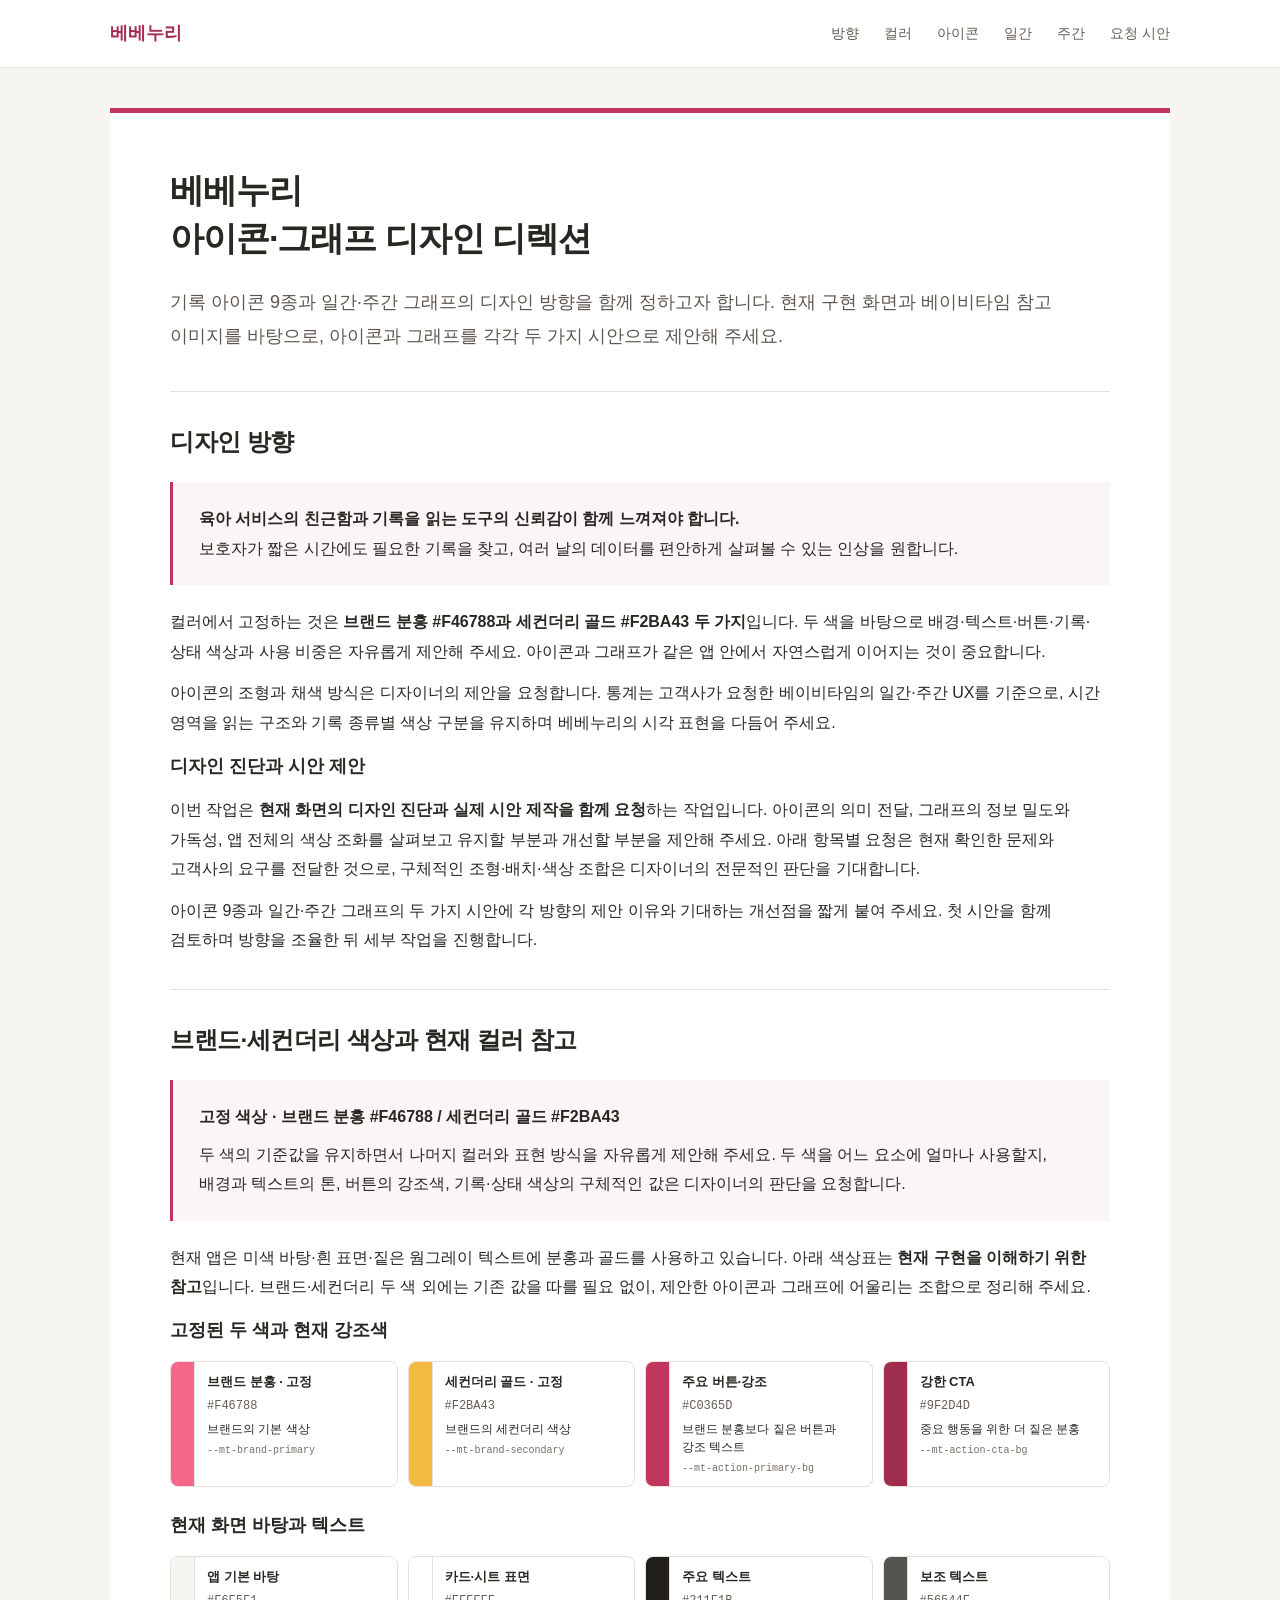
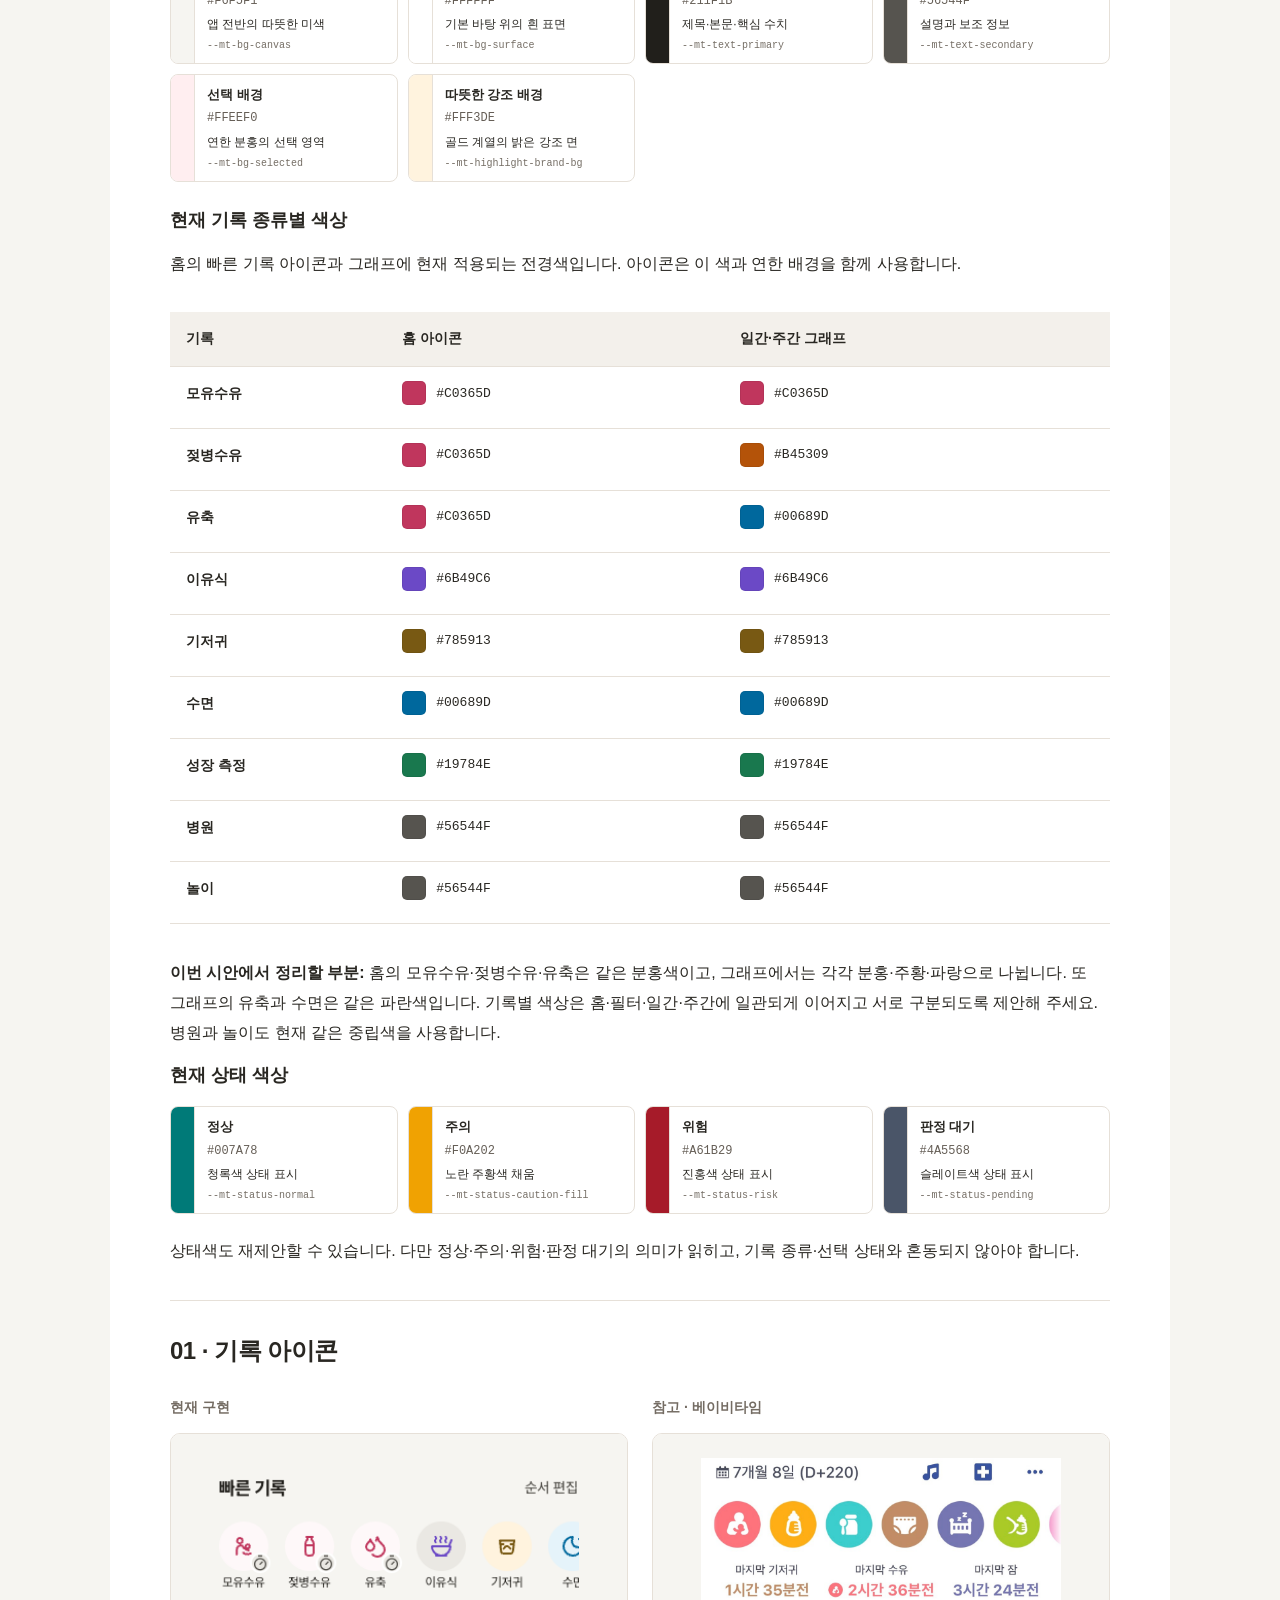
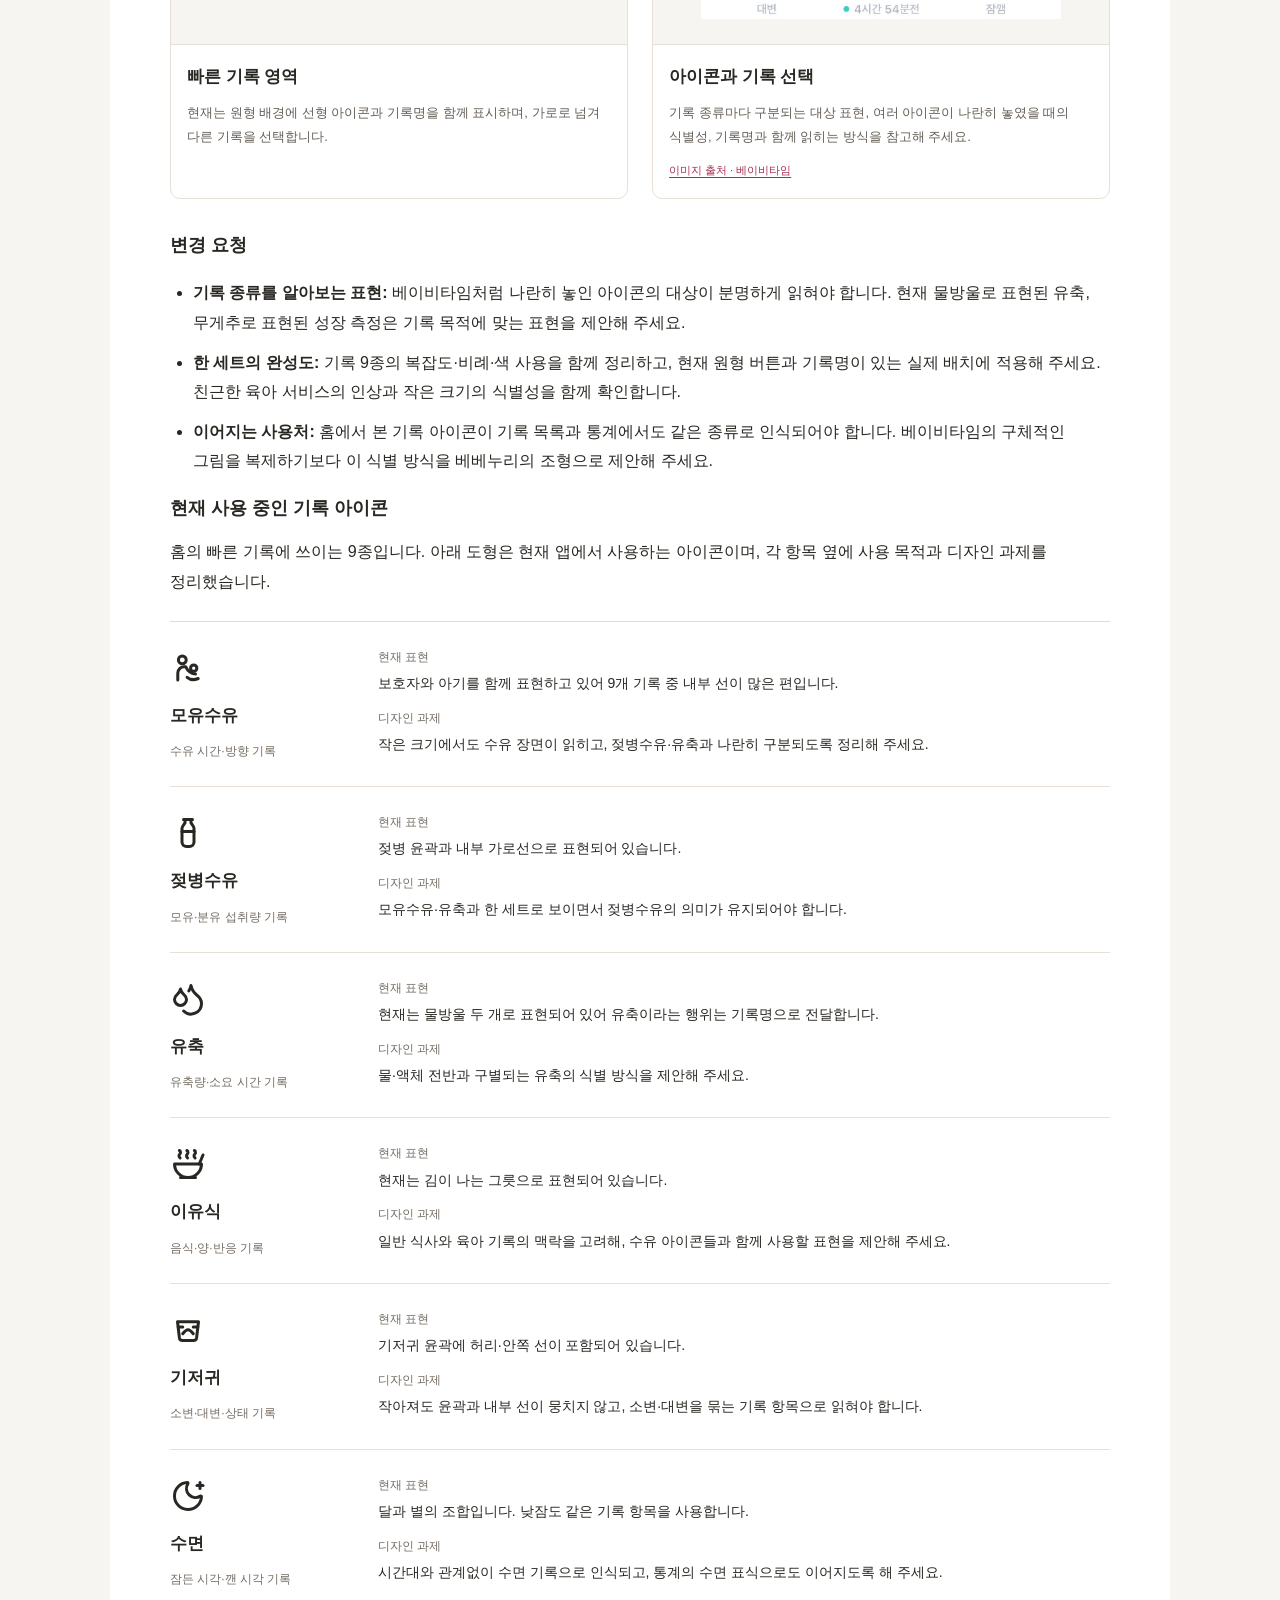
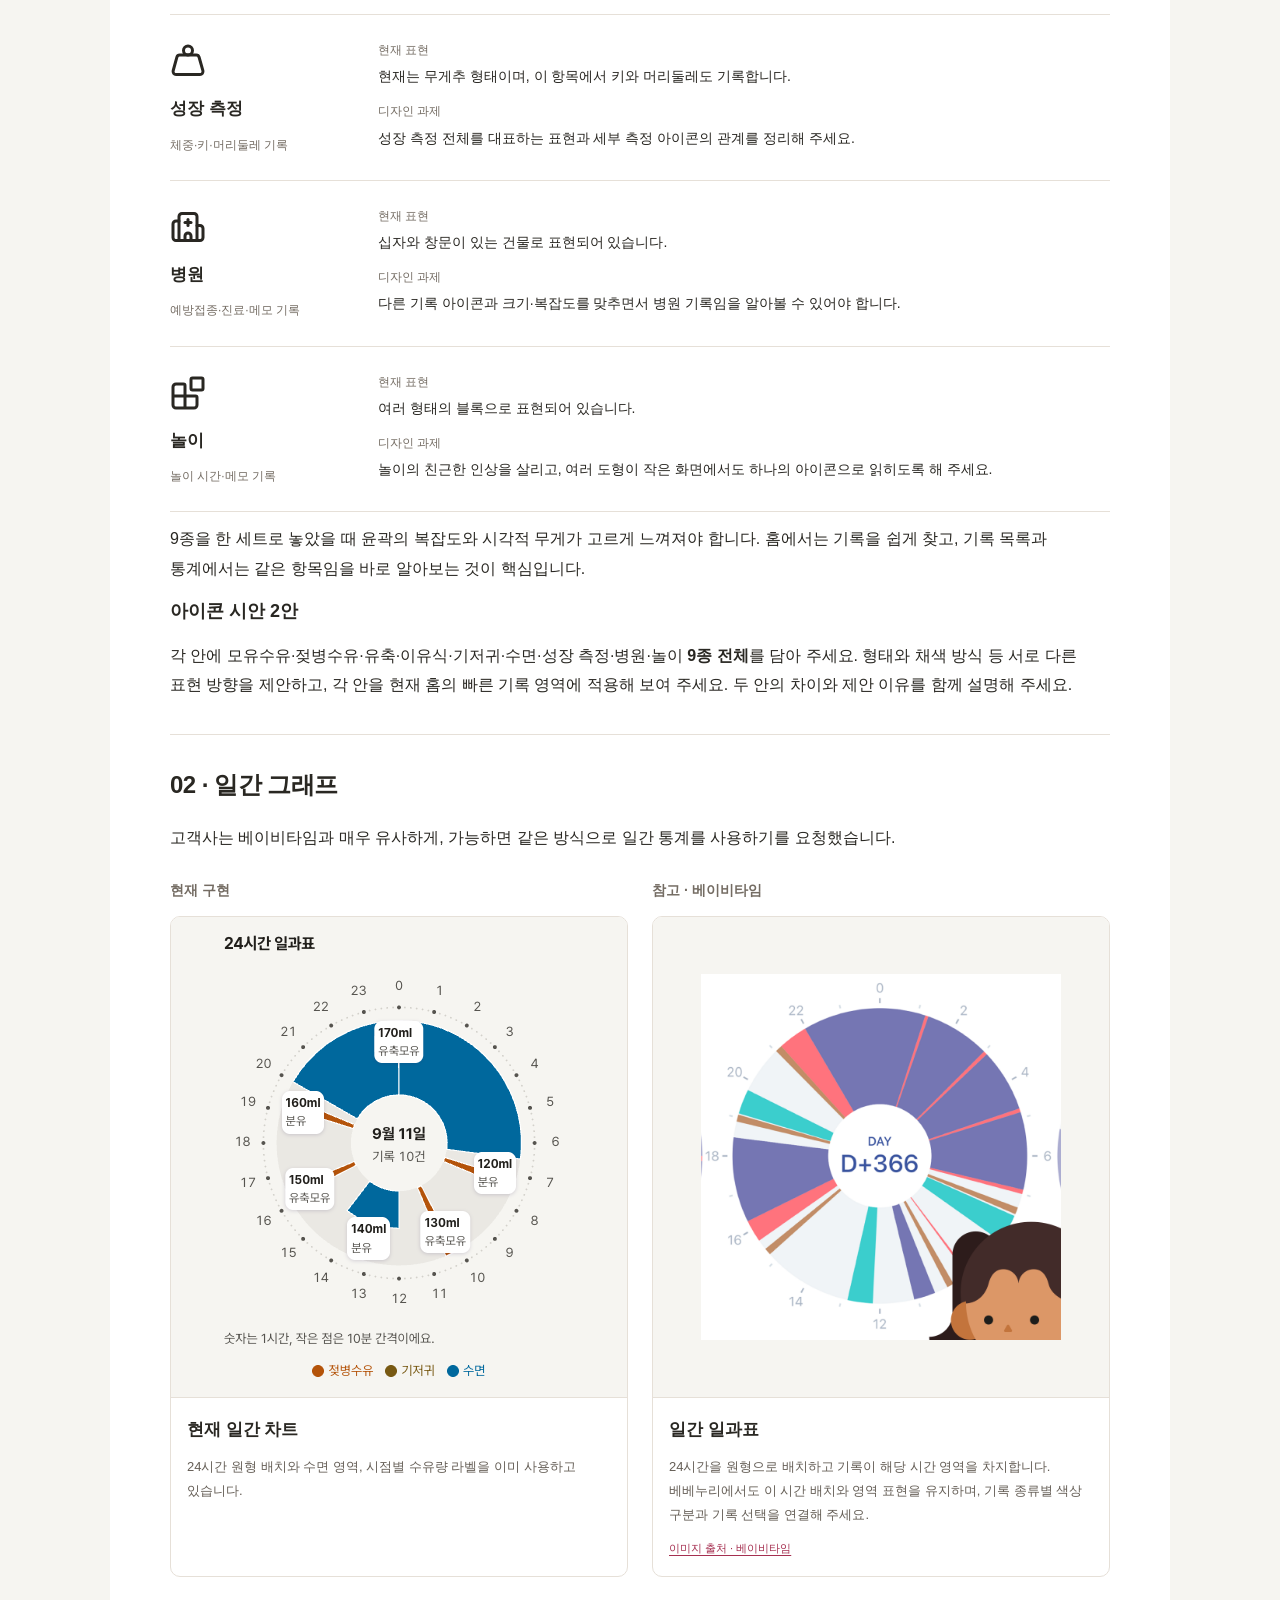
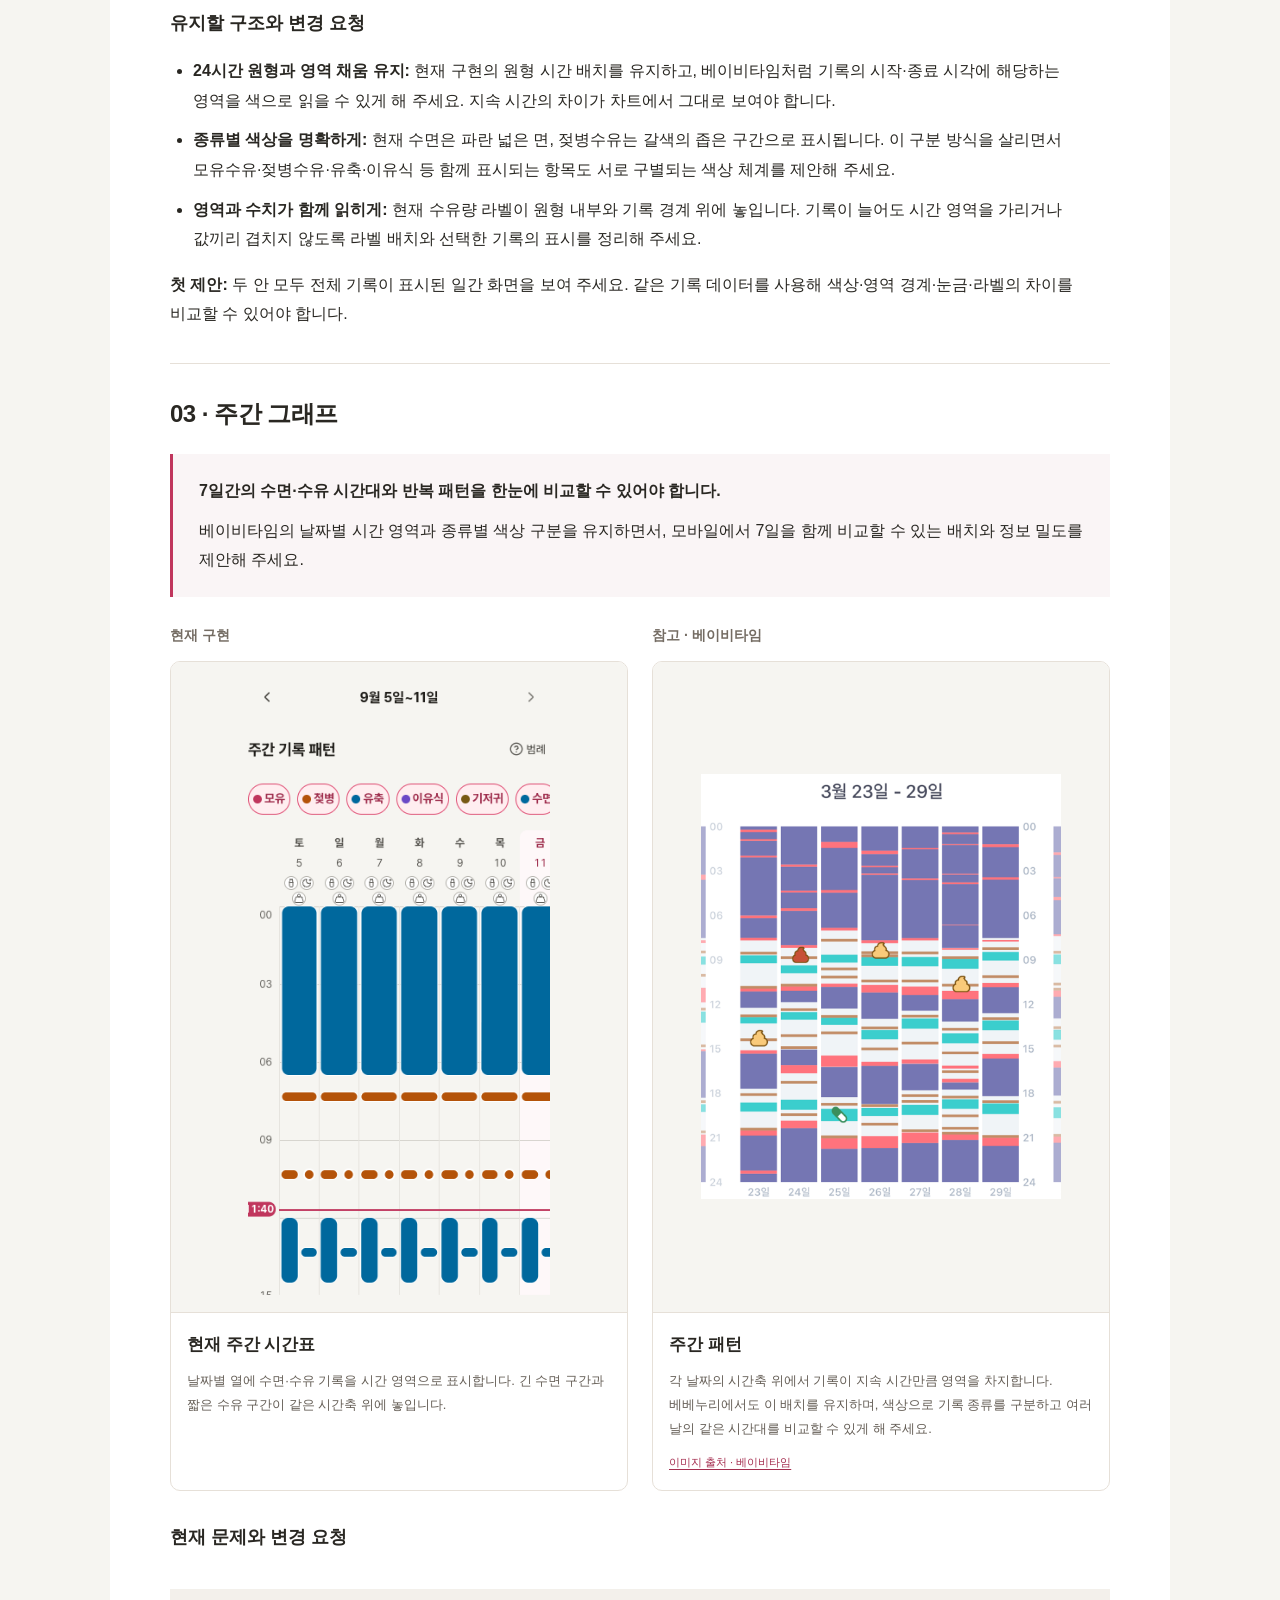
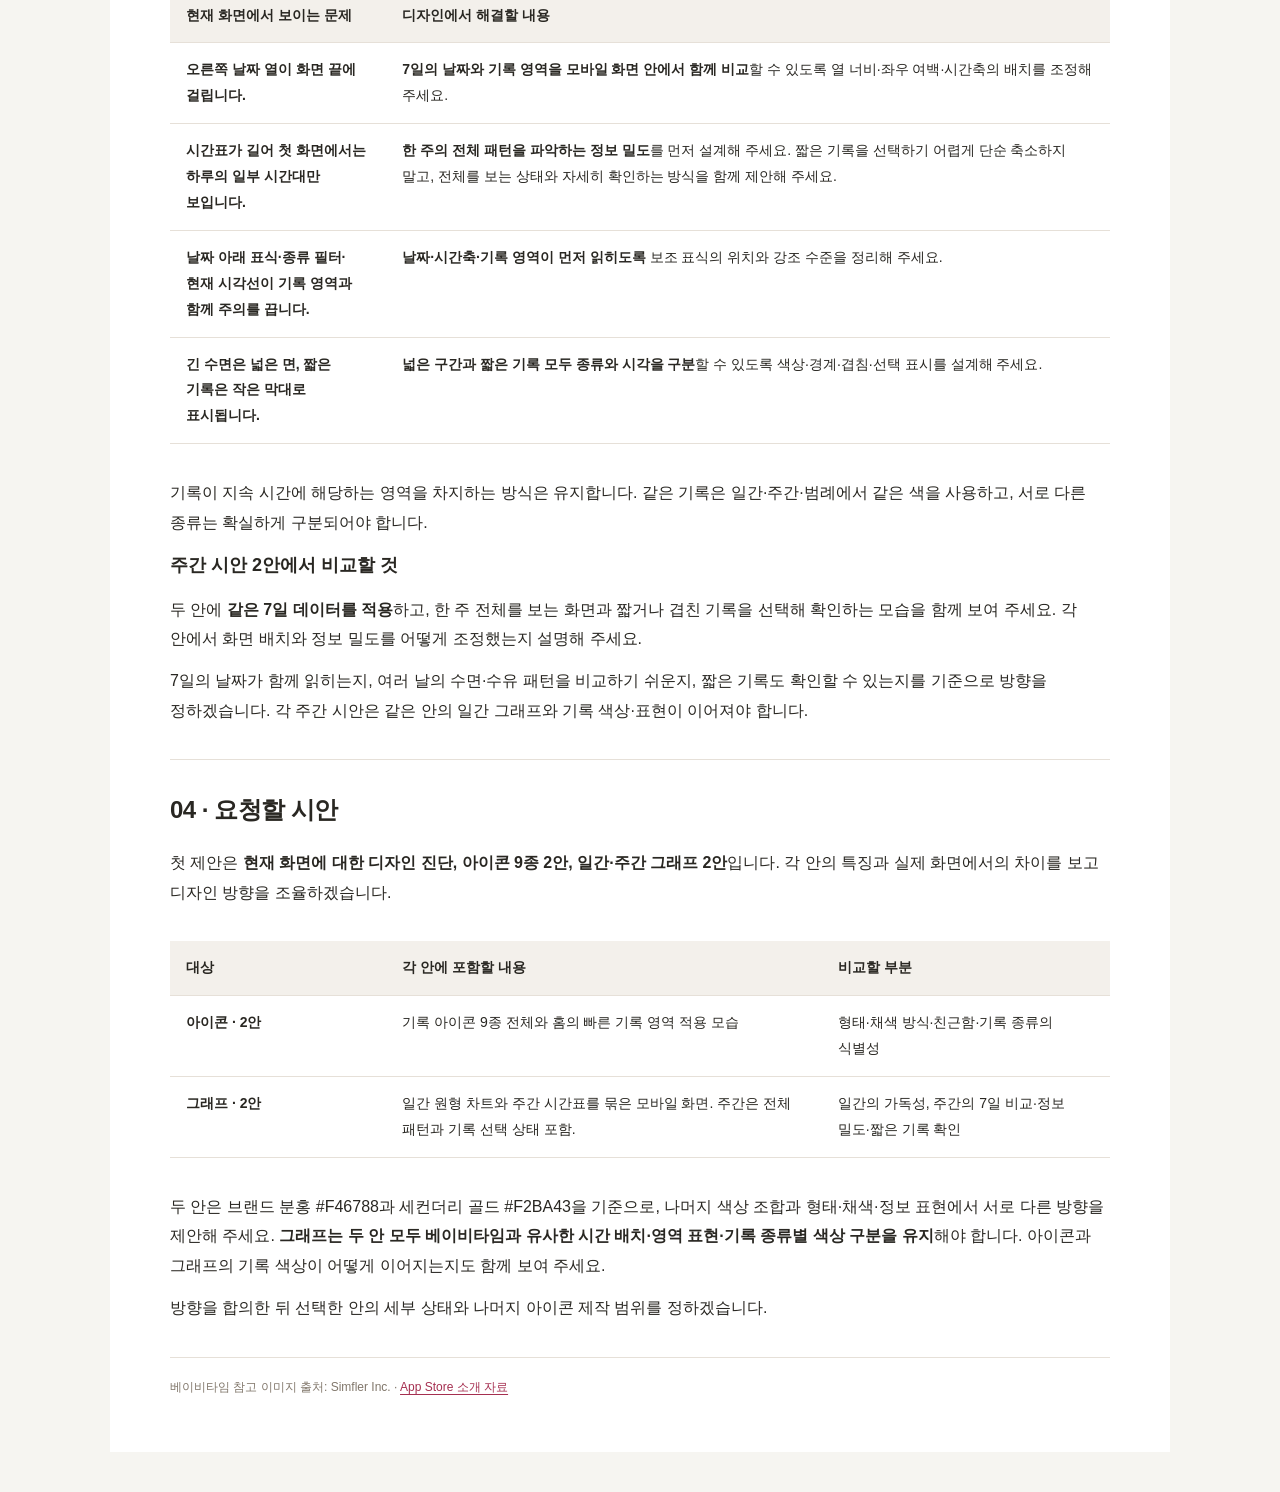
==== commit b6336514: "Fix both brand colors and clarify design consultation scope" ====
--- a/index.html
+++ b/index.html
@@ -5,9 +5,9 @@
 
 <section id="direction"><h2>디자인 방향</h2>
 <div class="goal"><p><strong>육아 서비스의 친근함과 기록을 읽는 도구의 신뢰감이 함께 느껴져야 합니다.</strong><br>보호자가 짧은 시간에도 필요한 기록을 찾고, 여러 날의 데이터를 편안하게 살펴볼 수 있는 인상을 원합니다.</p></div>
-<p>컬러에서 고정하는 것은 <strong>브랜드 기본색인 분홍 #F46788 한 가지</strong>입니다. 보조색·배경색·텍스트색·기록별 색상은 브랜드 기본색과 어울리도록 자유롭게 제안해 주세요. 아이콘과 그래프가 같은 앱 안에서 자연스럽게 이어지는 것이 중요합니다.</p>
+<p>컬러에서 고정하는 것은 <strong>브랜드 분홍 #F46788과 세컨더리 골드 #F2BA43 두 가지</strong>입니다. 두 색을 바탕으로 배경·텍스트·버튼·기록·상태 색상과 사용 비중은 자유롭게 제안해 주세요. 아이콘과 그래프가 같은 앱 안에서 자연스럽게 이어지는 것이 중요합니다.</p>
 <p>아이콘의 조형과 채색 방식은 디자이너의 제안을 요청합니다. 통계는 고객사가 요청한 베이비타임의 일간·주간 UX를 기준으로, 시간 영역을 읽는 구조와 기록 종류별 색상 구분을 유지하며 베베누리의 시각 표현을 다듬어 주세요.</p>
-</section><section id="colors"><h2>브랜드 기본색과 현재 컬러 참고</h2><div class="goal"><p><strong>고정 색상 · 브랜드 분홍 #F46788</strong></p><p style="margin-top:8px">이 색을 기준으로 나머지 컬러와 표현 방식을 자유롭게 제안해 주세요. 골드의 사용 여부, 배경과 텍스트의 톤, 버튼의 강조색, 기록·상태 색상의 구체적인 값은 재제안할 수 있습니다.</p></div><p>현재 앱은 미색 바탕·흰 표면·짙은 웜그레이 텍스트에 분홍과 골드를 사용하고 있습니다. 아래 색상표는 <strong>현재 구현을 이해하기 위한 참고</strong>입니다. 브랜드 기본색 외의 색상은 기존 값을 따를 필요 없이, 제안한 아이콘과 그래프에 어울리는 조합으로 정리해 주세요.</p><h3>브랜드 기본색과 현재 강조색</h3><div class="palette"><article class="swatch"><div class="color-sample" style="background:#F46788"></div><div><strong>브랜드 분홍 · 고정</strong><span class="hex">#F46788</span><p>브랜드의 기본 색상</p><code>--mt-brand-primary</code></div></article><article class="swatch"><div class="color-sample" style="background:#F2BA43"></div><div><strong>보조 골드</strong><span class="hex">#F2BA43</span><p>현재 보조색 · 변경 가능</p><code>--mt-brand-secondary</code></div></article><article class="swatch"><div class="color-sample" style="background:#C0365D"></div><div><strong>주요 버튼·강조</strong><span class="hex">#C0365D</span><p>브랜드 분홍보다 짙은 버튼과 강조 텍스트</p><code>--mt-action-primary-bg</code></div></article><article class="swatch"><div class="color-sample" style="background:#9F2D4D"></div><div><strong>강한 CTA</strong><span class="hex">#9F2D4D</span><p>중요 행동을 위한 더 짙은 분홍</p><code>--mt-action-cta-bg</code></div></article></div><h3>현재 화면 바탕과 텍스트</h3><div class="palette"><article class="swatch"><div class="color-sample" style="background:#F6F5F1"></div><div><strong>앱 기본 바탕</strong><span class="hex">#F6F5F1</span><p>앱 전반의 따뜻한 미색</p><code>--mt-bg-canvas</code></div></article><article class="swatch"><div class="color-sample" style="background:#FFFFFF"></div><div><strong>카드·시트 표면</strong><span class="hex">#FFFFFF</span><p>기본 바탕 위의 흰 표면</p><code>--mt-bg-surface</code></div></article><article class="swatch"><div class="color-sample" style="background:#211F1B"></div><div><strong>주요 텍스트</strong><span class="hex">#211F1B</span><p>제목·본문·핵심 수치</p><code>--mt-text-primary</code></div></article><article class="swatch"><div class="color-sample" style="background:#56544F"></div><div><strong>보조 텍스트</strong><span class="hex">#56544F</span><p>설명과 보조 정보</p><code>--mt-text-secondary</code></div></article><article class="swatch"><div class="color-sample" style="background:#FFEEF0"></div><div><strong>선택 배경</strong><span class="hex">#FFEEF0</span><p>연한 분홍의 선택 영역</p><code>--mt-bg-selected</code></div></article><article class="swatch"><div class="color-sample" style="background:#FFF3DE"></div><div><strong>따뜻한 강조 배경</strong><span class="hex">#FFF3DE</span><p>골드 계열의 밝은 강조 면</p><code>--mt-highlight-brand-bg</code></div></article></div><h3>현재 기록 종류별 색상</h3><p>홈의 빠른 기록 아이콘과 그래프에 현재 적용되는 전경색입니다. 아이콘은 이 색과 연한 배경을 함께 사용합니다.</p><div class="table"><table class="record-colors"><thead><tr><th>기록</th><th>홈 아이콘</th><th>일간·주간 그래프</th></tr></thead><tbody><tr><td>모유수유</td><td><span class="color-chip"><i style="background:#C0365D"></i>#C0365D</span></td><td><span class="color-chip"><i style="background:#C0365D"></i>#C0365D</span></td></tr><tr><td>젖병수유</td><td><span class="color-chip"><i style="background:#C0365D"></i>#C0365D</span></td><td><span class="color-chip"><i style="background:#B45309"></i>#B45309</span></td></tr><tr><td>유축</td><td><span class="color-chip"><i style="background:#C0365D"></i>#C0365D</span></td><td><span class="color-chip"><i style="background:#00689D"></i>#00689D</span></td></tr><tr><td>이유식</td><td><span class="color-chip"><i style="background:#6B49C6"></i>#6B49C6</span></td><td><span class="color-chip"><i style="background:#6B49C6"></i>#6B49C6</span></td></tr><tr><td>기저귀</td><td><span class="color-chip"><i style="background:#785913"></i>#785913</span></td><td><span class="color-chip"><i style="background:#785913"></i>#785913</span></td></tr><tr><td>수면</td><td><span class="color-chip"><i style="background:#00689D"></i>#00689D</span></td><td><span class="color-chip"><i style="background:#00689D"></i>#00689D</span></td></tr><tr><td>성장 측정</td><td><span class="color-chip"><i style="background:#19784E"></i>#19784E</span></td><td><span class="color-chip"><i style="background:#19784E"></i>#19784E</span></td></tr><tr><td>병원</td><td><span class="color-chip"><i style="background:#56544F"></i>#56544F</span></td><td><span class="color-chip"><i style="background:#56544F"></i>#56544F</span></td></tr><tr><td>놀이</td><td><span class="color-chip"><i style="background:#56544F"></i>#56544F</span></td><td><span class="color-chip"><i style="background:#56544F"></i>#56544F</span></td></tr></tbody></table></div><p><strong>이번 시안에서 정리할 부분:</strong> 홈의 모유수유·젖병수유·유축은 같은 분홍색이고, 그래프에서는 각각 분홍·주황·파랑으로 나뉩니다. 또 그래프의 유축과 수면은 같은 파란색입니다. 기록별 색상은 홈·필터·일간·주간에 일관되게 이어지고 서로 구분되도록 제안해 주세요. 병원과 놀이도 현재 같은 중립색을 사용합니다.</p><h3>현재 상태 색상</h3><div class="palette"><article class="swatch"><div class="color-sample" style="background:#007A78"></div><div><strong>정상</strong><span class="hex">#007A78</span><p>청록색 상태 표시</p><code>--mt-status-normal</code></div></article><article class="swatch"><div class="color-sample" style="background:#F0A202"></div><div><strong>주의</strong><span class="hex">#F0A202</span><p>노란 주황색 채움</p><code>--mt-status-caution-fill</code></div></article><article class="swatch"><div class="color-sample" style="background:#A61B29"></div><div><strong>위험</strong><span class="hex">#A61B29</span><p>진홍색 상태 표시</p><code>--mt-status-risk</code></div></article><article class="swatch"><div class="color-sample" style="background:#4A5568"></div><div><strong>판정 대기</strong><span class="hex">#4A5568</span><p>슬레이트색 상태 표시</p><code>--mt-status-pending</code></div></article></div><p>상태색도 재제안할 수 있습니다. 다만 정상·주의·위험·판정 대기의 의미가 읽히고, 기록 종류·선택 상태와 혼동되지 않아야 합니다.</p></section><section id="icons"><h2>01 · 기록 아이콘</h2><div class="comparison comparison-icons"><div><h3>현재 구현</h3><figure><button class="expand" aria-label="빠른 기록 영역 확대"><span class="image-crop" style="--crop-ratio:2.845528;aspect-ratio:350/123"><img style="width:100.00000%;max-width:none;height:auto;left:0.00000%;top:0.00000%" src="assets/current-records.png" alt="빠른 기록 영역"></span></button><figcaption><strong>빠른 기록 영역</strong><p>현재는 원형 배경에 선형 아이콘과 기록명을 함께 표시하며, 가로로 넘겨 다른 기록을 선택합니다.</p></figcaption></figure></div><div><h3>참고 · 베이비타임</h3><figure><button class="expand" aria-label="아이콘과 기록 선택 이미지 확대"><span class="image-crop" style="--crop-ratio:2.229167;aspect-ratio:1070/480"><img style="width:116.07477%;max-width:none;height:auto;left:-7.94393%;top:-93.75000%" src="assets/babytime-records.png" alt="베이비타임 아이콘과 기록 선택 참고 이미지"></span></button><figcaption><strong>아이콘과 기록 선택</strong><p>기록 종류마다 구분되는 대상 표현, 여러 아이콘이 나란히 놓였을 때의 식별성, 기록명과 함께 읽히는 방식을 참고해 주세요.</p><a href="https://is1-ssl.mzstatic.com/image/thumb/PurpleSource122/v4/e8/33/f3/e833f3ce-8058-9f5b-f39e-9cb8eca64eab/403bd6ec-b80b-4a60-b1d9-384f7fd5e80f_Appstore_KR_2208.png/392x696bb.png" target="_blank" rel="noreferrer">이미지 출처 · 베이비타임</a></figcaption></figure></div></div><h3 class="change-title">변경 요청</h3><ul><li><strong>기록 종류를 알아보는 표현:</strong> 베이비타임처럼 나란히 놓인 아이콘의 대상이 분명하게 읽혀야 합니다. 현재 물방울로 표현된 유축, 무게추로 표현된 성장 측정은 기록 목적에 맞는 표현을 제안해 주세요.</li><li><strong>한 세트의 완성도:</strong> 기록 9종의 복잡도·비례·색 사용을 함께 정리하고, 현재 원형 버튼과 기록명이 있는 실제 배치에 적용해 주세요. 친근한 육아 서비스의 인상과 작은 크기의 식별성을 함께 확인합니다.</li><li><strong>이어지는 사용처:</strong> 홈에서 본 기록 아이콘이 기록 목록과 통계에서도 같은 종류로 인식되어야 합니다. 베이비타임의 구체적인 그림을 복제하기보다 이 식별 방식을 베베누리의 조형으로 제안해 주세요.</li></ul><h3>현재 사용 중인 기록 아이콘</h3><p>홈의 빠른 기록에 쓰이는 9종입니다. 아래 도형은 현재 앱에서 사용하는 아이콘이며, 각 항목 옆에 사용 목적과 디자인 과제를 정리했습니다.</p><div class="current-records"><article class="current-record"><div class="current-symbol"><svg width="24" height="24" viewBox="0 0 24 24" fill="none" stroke="currentColor" stroke-width="2" stroke-linecap="round" stroke-linejoin="round" aria-hidden="true"><path d="M8.2 9.2a2.6 2.6 0 1 0 0-5.2 2.6 2.6 0 0 0 0 5.2Z"/><path d="M15.8 14.2a2.1 2.1 0 1 0 0-4.2 2.1 2.1 0 0 0 0 4.2Z"/><path d="M5.2 20v-4.6c0-2.3 1.9-4.2 4.2-4.2h1.1c1.2 2.6 3.6 4.4 6.5 4.8"/><path d="M11.4 18.2c1.9 1.6 4.8 1.9 7.4.8"/></svg><strong>모유수유</strong><span>수유 시간·방향 기록</span></div><div><p class="observation"><b>현재 표현</b>보호자와 아기를 함께 표현하고 있어 9개 기록 중 내부 선이 많은 편입니다.</p><p><b>디자인 과제</b>작은 크기에서도 수유 장면이 읽히고, 젖병수유·유축과 나란히 구분되도록 정리해 주세요.</p></div></article><article class="current-record"><div class="current-symbol"><svg width="24" height="24" viewBox="0 0 24 24" fill="none" stroke="currentColor" stroke-width="2" stroke-linecap="round" stroke-linejoin="round" aria-hidden="true"><path d="M9 3h6"/><path d="M10 3v2.3L8.5 7.5A3 3 0 0 0 8 9.2V18a3 3 0 0 0 3 3h2a3 3 0 0 0 3-3V9.2a3 3 0 0 0-.5-1.7L14 5.3V3"/><path d="M8 11h8"/></svg><strong>젖병수유</strong><span>모유·분유 섭취량 기록</span></div><div><p class="observation"><b>현재 표현</b>젖병 윤곽과 내부 가로선으로 표현되어 있습니다.</p><p><b>디자인 과제</b>모유수유·유축과 한 세트로 보이면서 젖병수유의 의미가 유지되어야 합니다.</p></div></article><article class="current-record"><div class="current-symbol"><svg xmlns="http://www.w3.org/2000/svg" width="24" height="24" viewBox="0 0 24 24" fill="none" stroke="currentColor" stroke-width="2" stroke-linecap="round" stroke-linejoin="round" class="lucide lucide-droplets" aria-hidden="true"><path d="M7 16.3c2.2 0 4-1.83 4-4.05 0-1.16-.57-2.26-1.71-3.19S7.29 6.75 7 5.3c-.29 1.45-1.14 2.84-2.29 3.76S3 11.1 3 12.25c0 2.22 1.8 4.05 4 4.05z"></path><path d="M12.56 6.6A10.97 10.97 0 0 0 14 3.02c.5 2.5 2 4.9 4 6.5s3 3.5 3 5.5a6.98 6.98 0 0 1-11.91 4.97"></path></svg><strong>유축</strong><span>유축량·소요 시간 기록</span></div><div><p class="observation"><b>현재 표현</b>현재는 물방울 두 개로 표현되어 있어 유축이라는 행위는 기록명으로 전달합니다.</p><p><b>디자인 과제</b>물·액체 전반과 구별되는 유축의 식별 방식을 제안해 주세요.</p></div></article><article class="current-record"><div class="current-symbol"><svg xmlns="http://www.w3.org/2000/svg" width="24" height="24" viewBox="0 0 24 24" fill="none" stroke="currentColor" stroke-width="2" stroke-linecap="round" stroke-linejoin="round" class="lucide lucide-soup" aria-hidden="true"><path d="M12 21a9 9 0 0 0 9-9H3a9 9 0 0 0 9 9Z"></path><path d="M7 21h10"></path><path d="M19.5 12 22 6"></path><path d="M16.25 3c.27.1.8.53.75 1.36-.06.83-.93 1.2-1 2.02-.05.78.34 1.24.73 1.62"></path><path d="M11.25 3c.27.1.8.53.74 1.36-.05.83-.93 1.2-.98 2.02-.06.78.33 1.24.72 1.62"></path><path d="M6.25 3c.27.1.8.53.75 1.36-.06.83-.93 1.2-1 2.02-.05.78.34 1.24.74 1.62"></path></svg><strong>이유식</strong><span>음식·양·반응 기록</span></div><div><p class="observation"><b>현재 표현</b>현재는 김이 나는 그릇으로 표현되어 있습니다.</p><p><b>디자인 과제</b>일반 식사와 육아 기록의 맥락을 고려해, 수유 아이콘들과 함께 사용할 표현을 제안해 주세요.</p></div></article><article class="current-record"><div class="current-symbol"><svg width="24" height="24" viewBox="0 0 24 24" fill="none" stroke="currentColor" stroke-width="2" stroke-linecap="round" stroke-linejoin="round" aria-hidden="true"><path d="M5 6.5h14l-1.3 10.8a2 2 0 0 1-2 1.7H8.3a2 2 0 0 1-2-1.7L5 6.5Z"/><path d="M5.5 10h3M15.5 10h3"/><path d="M8.5 14.5c1.4-1.8 2.5-2.7 3.5-2.7s2.1.9 3.5 2.7"/></svg><strong>기저귀</strong><span>소변·대변·상태 기록</span></div><div><p class="observation"><b>현재 표현</b>기저귀 윤곽에 허리·안쪽 선이 포함되어 있습니다.</p><p><b>디자인 과제</b>작아져도 윤곽과 내부 선이 뭉치지 않고, 소변·대변을 묶는 기록 항목으로 읽혀야 합니다.</p></div></article><article class="current-record"><div class="current-symbol"><svg xmlns="http://www.w3.org/2000/svg" width="24" height="24" viewBox="0 0 24 24" fill="none" stroke="currentColor" stroke-width="2" stroke-linecap="round" stroke-linejoin="round" class="lucide lucide-moon-star" aria-hidden="true"><path d="M18 5h4"></path><path d="M20 3v4"></path><path d="M20.985 12.486a9 9 0 1 1-9.473-9.472c.405-.022.617.46.402.803a6 6 0 0 0 8.268 8.268c.344-.215.825-.004.803.401"></path></svg><strong>수면</strong><span>잠든 시각·깬 시각 기록</span></div><div><p class="observation"><b>현재 표현</b>달과 별의 조합입니다. 낮잠도 같은 기록 항목을 사용합니다.</p><p><b>디자인 과제</b>시간대와 관계없이 수면 기록으로 인식되고, 통계의 수면 표식으로도 이어지도록 해 주세요.</p></div></article><article class="current-record"><div class="current-symbol"><svg xmlns="http://www.w3.org/2000/svg" width="24" height="24" viewBox="0 0 24 24" fill="none" stroke="currentColor" stroke-width="2" stroke-linecap="round" stroke-linejoin="round" class="lucide lucide-weight" aria-hidden="true"><circle cx="12" cy="5" r="3"></circle><path d="M6.5 8a2 2 0 0 0-1.905 1.46L2.1 18.5A2 2 0 0 0 4 21h16a2 2 0 0 0 1.925-2.54L19.4 9.5A2 2 0 0 0 17.48 8Z"></path></svg><strong>성장 측정</strong><span>체중·키·머리둘레 기록</span></div><div><p class="observation"><b>현재 표현</b>현재는 무게추 형태이며, 이 항목에서 키와 머리둘레도 기록합니다.</p><p><b>디자인 과제</b>성장 측정 전체를 대표하는 표현과 세부 측정 아이콘의 관계를 정리해 주세요.</p></div></article><article class="current-record"><div class="current-symbol"><svg xmlns="http://www.w3.org/2000/svg" width="24" height="24" viewBox="0 0 24 24" fill="none" stroke="currentColor" stroke-width="2" stroke-linecap="round" stroke-linejoin="round" class="lucide lucide-hospital" aria-hidden="true"><path d="M12 7v4"></path><path d="M14 21v-3a2 2 0 0 0-4 0v3"></path><path d="M14 9h-4"></path><path d="M18 11h2a2 2 0 0 1 2 2v6a2 2 0 0 1-2 2H4a2 2 0 0 1-2-2v-9a2 2 0 0 1 2-2h2"></path><path d="M18 21V5a2 2 0 0 0-2-2H8a2 2 0 0 0-2 2v16"></path></svg><strong>병원</strong><span>예방접종·진료·메모 기록</span></div><div><p class="observation"><b>현재 표현</b>십자와 창문이 있는 건물로 표현되어 있습니다.</p><p><b>디자인 과제</b>다른 기록 아이콘과 크기·복잡도를 맞추면서 병원 기록임을 알아볼 수 있어야 합니다.</p></div></article><article class="current-record"><div class="current-symbol"><svg xmlns="http://www.w3.org/2000/svg" width="24" height="24" viewBox="0 0 24 24" fill="none" stroke="currentColor" stroke-width="2" stroke-linecap="round" stroke-linejoin="round" class="lucide lucide-blocks" aria-hidden="true"><path d="M10 22V7a1 1 0 0 0-1-1H4a2 2 0 0 0-2 2v12a2 2 0 0 0 2 2h12a2 2 0 0 0 2-2v-5a1 1 0 0 0-1-1H2"></path><rect x="14" y="2" width="8" height="8" rx="1"></rect></svg><strong>놀이</strong><span>놀이 시간·메모 기록</span></div><div><p class="observation"><b>현재 표현</b>여러 형태의 블록으로 표현되어 있습니다.</p><p><b>디자인 과제</b>놀이의 친근한 인상을 살리고, 여러 도형이 작은 화면에서도 하나의 아이콘으로 읽히도록 해 주세요.</p></div></article></div><p>9종을 한 세트로 놓았을 때 윤곽의 복잡도와 시각적 무게가 고르게 느껴져야 합니다. 홈에서는 기록을 쉽게 찾고, 기록 목록과 통계에서는 같은 항목임을 바로 알아보는 것이 핵심입니다.</p><h3>아이콘 시안 2안</h3><p>각 안에 모유수유·젖병수유·유축·이유식·기저귀·수면·성장 측정·병원·놀이 <strong>9종 전체</strong>를 담아 주세요. 형태와 채색 방식 등 서로 다른 표현 방향을 제안하고, 각 안을 현재 홈의 빠른 기록 영역에 적용해 보여 주세요. 두 안의 차이와 제안 이유를 함께 설명해 주세요.</p></section><section id="daily"><h2>02 · 일간 그래프</h2><p>고객사는 베이비타임과 매우 유사하게, 가능하면 같은 방식으로 일간 통계를 사용하기를 요청했습니다.</p><div class="comparison comparison-daily"><div><h3>현재 구현</h3><figure><button class="expand" aria-label="현재 일간 차트 확대"><span class="image-crop" style="--crop-ratio:0.781250;aspect-ratio:350/448"><img style="width:100.00000%;max-width:none;height:auto;left:0.00000%;top:0.00000%" src="assets/current-daily.png" alt="현재 일간 차트"></span></button><figcaption><strong>현재 일간 차트</strong><p>24시간 원형 배치와 수면 영역, 시점별 수유량 라벨을 이미 사용하고 있습니다.</p></figcaption></figure></div><div><h3>참고 · 베이비타임</h3><figure><button class="expand" aria-label="일간 일과표 이미지 확대"><span class="image-crop" style="--crop-ratio:0.984043;aspect-ratio:925/940"><img style="width:134.27027%;max-width:none;height:auto;left:-17.83784%;top:-87.23404%" src="assets/babytime-daily.png" alt="베이비타임 일간 일과표 참고 이미지"></span></button><figcaption><strong>일간 일과표</strong><p>24시간을 원형으로 배치하고 기록이 해당 시간 영역을 차지합니다. 베베누리에서도 이 시간 배치와 영역 표현을 유지하며, 기록 종류별 색상 구분과 기록 선택을 연결해 주세요.</p><a href="https://is1-ssl.mzstatic.com/image/thumb/Purple112/v4/0e/db/94/0edb9422-8b29-2d84-781e-0ce4e76e7c90/db3ed5ea-ed5e-498d-9136-3be3eb76f281_Appstore_KR_02.png/392x696bb.png" target="_blank" rel="noreferrer">이미지 출처 · 베이비타임</a></figcaption></figure></div></div><h3 class="change-title">유지할 구조와 변경 요청</h3><ul><li><strong>24시간 원형과 영역 채움 유지:</strong> 현재 구현의 원형 시간 배치를 유지하고, 베이비타임처럼 기록의 시작·종료 시각에 해당하는 영역을 색으로 읽을 수 있게 해 주세요. 지속 시간의 차이가 차트에서 그대로 보여야 합니다.</li><li><strong>종류별 색상을 명확하게:</strong> 현재 수면은 파란 넓은 면, 젖병수유는 갈색의 좁은 구간으로 표시됩니다. 이 구분 방식을 살리면서 모유수유·젖병수유·유축·이유식 등 함께 표시되는 항목도 서로 구별되는 색상 체계를 제안해 주세요.</li><li><strong>영역과 수치가 함께 읽히게:</strong> 현재 수유량 라벨이 원형 내부와 기록 경계 위에 놓입니다. 기록이 늘어도 시간 영역을 가리거나 값끼리 겹치지 않도록 라벨 배치와 선택한 기록의 표시를 정리해 주세요.</li></ul><p><strong>첫 제안:</strong> 두 안 모두 전체 기록이 표시된 일간 화면을 보여 주세요. 같은 기록 데이터를 사용해 색상·영역 경계·눈금·라벨의 차이를 비교할 수 있어야 합니다.</p></section><section id="weekly"><h2>03 · 주간 그래프</h2><div class="goal"><p><strong>7일간의 수면·수유 시간대와 반복 패턴을 한눈에 비교할 수 있어야 합니다.</strong></p><p style="margin-top:10px">베이비타임의 날짜별 시간 영역과 종류별 색상 구분을 유지하면서, 모바일에서 7일을 함께 비교할 수 있는 배치와 정보 밀도를 제안해 주세요.</p></div><div class="comparison comparison-weekly"><div><h3>현재 구현</h3><figure><button class="expand" aria-label="현재 주간 시간표 확대"><span class="image-crop" style="--crop-ratio:0.490196;aspect-ratio:350/714"><img style="width:100.00000%;max-width:none;height:auto;left:0.00000%;top:0.00000%" src="assets/current-weekly.png" alt="현재 주간 시간표"></span></button><figcaption><strong>현재 주간 시간표</strong><p>날짜별 열에 수면·수유 기록을 시간 영역으로 표시합니다. 긴 수면 구간과 짧은 수유 구간이 같은 시간축 위에 놓입니다.</p></figcaption></figure></div><div><h3>참고 · 베이비타임</h3><figure><button class="expand" aria-label="주간 패턴 이미지 확대"><span class="image-crop" style="--crop-ratio:0.846154;aspect-ratio:990/1170"><img style="width:125.45455%;max-width:none;height:auto;left:-12.62626%;top:-65.81197%" src="assets/babytime-weekly.png" alt="베이비타임 주간 패턴 참고 이미지"></span></button><figcaption><strong>주간 패턴</strong><p>각 날짜의 시간축 위에서 기록이 지속 시간만큼 영역을 차지합니다. 베베누리에서도 이 배치를 유지하며, 색상으로 기록 종류를 구분하고 여러 날의 같은 시간대를 비교할 수 있게 해 주세요.</p><a href="https://is1-ssl.mzstatic.com/image/thumb/PurpleSource112/v4/6e/77/e2/6e77e22b-38f2-4943-9671-ba6ce833d300/23f01aa0-59c7-4bdb-9d9d-5dc3a458234c_iOS_weekly_KR.png/392x696bb.png" target="_blank" rel="noreferrer">이미지 출처 · 베이비타임</a></figcaption></figure></div></div><h3 class="change-title">현재 문제와 변경 요청</h3>
+<h3>디자인 진단과 시안 제안</h3><p>이번 작업은 <strong>현재 화면의 디자인 진단과 실제 시안 제작을 함께 요청</strong>하는 작업입니다. 아이콘의 의미 전달, 그래프의 정보 밀도와 가독성, 앱 전체의 색상 조화를 살펴보고 유지할 부분과 개선할 부분을 제안해 주세요. 아래 항목별 요청은 현재 확인한 문제와 고객사의 요구를 전달한 것으로, 구체적인 조형·배치·색상 조합은 디자이너의 전문적인 판단을 기대합니다.</p><p>아이콘 9종과 일간·주간 그래프의 두 가지 시안에 각 방향의 제안 이유와 기대하는 개선점을 짧게 붙여 주세요. 첫 시안을 함께 검토하며 방향을 조율한 뒤 세부 작업을 진행합니다.</p></section><section id="colors"><h2>브랜드·세컨더리 색상과 현재 컬러 참고</h2><div class="goal"><p><strong>고정 색상 · 브랜드 분홍 #F46788 / 세컨더리 골드 #F2BA43</strong></p><p style="margin-top:8px">두 색의 기준값을 유지하면서 나머지 컬러와 표현 방식을 자유롭게 제안해 주세요. 두 색을 어느 요소에 얼마나 사용할지, 배경과 텍스트의 톤, 버튼의 강조색, 기록·상태 색상의 구체적인 값은 디자이너의 판단을 요청합니다.</p></div><p>현재 앱은 미색 바탕·흰 표면·짙은 웜그레이 텍스트에 분홍과 골드를 사용하고 있습니다. 아래 색상표는 <strong>현재 구현을 이해하기 위한 참고</strong>입니다. 브랜드·세컨더리 두 색 외에는 기존 값을 따를 필요 없이, 제안한 아이콘과 그래프에 어울리는 조합으로 정리해 주세요.</p><h3>고정된 두 색과 현재 강조색</h3><div class="palette"><article class="swatch"><div class="color-sample" style="background:#F46788"></div><div><strong>브랜드 분홍 · 고정</strong><span class="hex">#F46788</span><p>브랜드의 기본 색상</p><code>--mt-brand-primary</code></div></article><article class="swatch"><div class="color-sample" style="background:#F2BA43"></div><div><strong>세컨더리 골드 · 고정</strong><span class="hex">#F2BA43</span><p>브랜드의 세컨더리 색상</p><code>--mt-brand-secondary</code></div></article><article class="swatch"><div class="color-sample" style="background:#C0365D"></div><div><strong>주요 버튼·강조</strong><span class="hex">#C0365D</span><p>브랜드 분홍보다 짙은 버튼과 강조 텍스트</p><code>--mt-action-primary-bg</code></div></article><article class="swatch"><div class="color-sample" style="background:#9F2D4D"></div><div><strong>강한 CTA</strong><span class="hex">#9F2D4D</span><p>중요 행동을 위한 더 짙은 분홍</p><code>--mt-action-cta-bg</code></div></article></div><h3>현재 화면 바탕과 텍스트</h3><div class="palette"><article class="swatch"><div class="color-sample" style="background:#F6F5F1"></div><div><strong>앱 기본 바탕</strong><span class="hex">#F6F5F1</span><p>앱 전반의 따뜻한 미색</p><code>--mt-bg-canvas</code></div></article><article class="swatch"><div class="color-sample" style="background:#FFFFFF"></div><div><strong>카드·시트 표면</strong><span class="hex">#FFFFFF</span><p>기본 바탕 위의 흰 표면</p><code>--mt-bg-surface</code></div></article><article class="swatch"><div class="color-sample" style="background:#211F1B"></div><div><strong>주요 텍스트</strong><span class="hex">#211F1B</span><p>제목·본문·핵심 수치</p><code>--mt-text-primary</code></div></article><article class="swatch"><div class="color-sample" style="background:#56544F"></div><div><strong>보조 텍스트</strong><span class="hex">#56544F</span><p>설명과 보조 정보</p><code>--mt-text-secondary</code></div></article><article class="swatch"><div class="color-sample" style="background:#FFEEF0"></div><div><strong>선택 배경</strong><span class="hex">#FFEEF0</span><p>연한 분홍의 선택 영역</p><code>--mt-bg-selected</code></div></article><article class="swatch"><div class="color-sample" style="background:#FFF3DE"></div><div><strong>따뜻한 강조 배경</strong><span class="hex">#FFF3DE</span><p>골드 계열의 밝은 강조 면</p><code>--mt-highlight-brand-bg</code></div></article></div><h3>현재 기록 종류별 색상</h3><p>홈의 빠른 기록 아이콘과 그래프에 현재 적용되는 전경색입니다. 아이콘은 이 색과 연한 배경을 함께 사용합니다.</p><div class="table"><table class="record-colors"><thead><tr><th>기록</th><th>홈 아이콘</th><th>일간·주간 그래프</th></tr></thead><tbody><tr><td>모유수유</td><td><span class="color-chip"><i style="background:#C0365D"></i>#C0365D</span></td><td><span class="color-chip"><i style="background:#C0365D"></i>#C0365D</span></td></tr><tr><td>젖병수유</td><td><span class="color-chip"><i style="background:#C0365D"></i>#C0365D</span></td><td><span class="color-chip"><i style="background:#B45309"></i>#B45309</span></td></tr><tr><td>유축</td><td><span class="color-chip"><i style="background:#C0365D"></i>#C0365D</span></td><td><span class="color-chip"><i style="background:#00689D"></i>#00689D</span></td></tr><tr><td>이유식</td><td><span class="color-chip"><i style="background:#6B49C6"></i>#6B49C6</span></td><td><span class="color-chip"><i style="background:#6B49C6"></i>#6B49C6</span></td></tr><tr><td>기저귀</td><td><span class="color-chip"><i style="background:#785913"></i>#785913</span></td><td><span class="color-chip"><i style="background:#785913"></i>#785913</span></td></tr><tr><td>수면</td><td><span class="color-chip"><i style="background:#00689D"></i>#00689D</span></td><td><span class="color-chip"><i style="background:#00689D"></i>#00689D</span></td></tr><tr><td>성장 측정</td><td><span class="color-chip"><i style="background:#19784E"></i>#19784E</span></td><td><span class="color-chip"><i style="background:#19784E"></i>#19784E</span></td></tr><tr><td>병원</td><td><span class="color-chip"><i style="background:#56544F"></i>#56544F</span></td><td><span class="color-chip"><i style="background:#56544F"></i>#56544F</span></td></tr><tr><td>놀이</td><td><span class="color-chip"><i style="background:#56544F"></i>#56544F</span></td><td><span class="color-chip"><i style="background:#56544F"></i>#56544F</span></td></tr></tbody></table></div><p><strong>이번 시안에서 정리할 부분:</strong> 홈의 모유수유·젖병수유·유축은 같은 분홍색이고, 그래프에서는 각각 분홍·주황·파랑으로 나뉩니다. 또 그래프의 유축과 수면은 같은 파란색입니다. 기록별 색상은 홈·필터·일간·주간에 일관되게 이어지고 서로 구분되도록 제안해 주세요. 병원과 놀이도 현재 같은 중립색을 사용합니다.</p><h3>현재 상태 색상</h3><div class="palette"><article class="swatch"><div class="color-sample" style="background:#007A78"></div><div><strong>정상</strong><span class="hex">#007A78</span><p>청록색 상태 표시</p><code>--mt-status-normal</code></div></article><article class="swatch"><div class="color-sample" style="background:#F0A202"></div><div><strong>주의</strong><span class="hex">#F0A202</span><p>노란 주황색 채움</p><code>--mt-status-caution-fill</code></div></article><article class="swatch"><div class="color-sample" style="background:#A61B29"></div><div><strong>위험</strong><span class="hex">#A61B29</span><p>진홍색 상태 표시</p><code>--mt-status-risk</code></div></article><article class="swatch"><div class="color-sample" style="background:#4A5568"></div><div><strong>판정 대기</strong><span class="hex">#4A5568</span><p>슬레이트색 상태 표시</p><code>--mt-status-pending</code></div></article></div><p>상태색도 재제안할 수 있습니다. 다만 정상·주의·위험·판정 대기의 의미가 읽히고, 기록 종류·선택 상태와 혼동되지 않아야 합니다.</p></section><section id="icons"><h2>01 · 기록 아이콘</h2><div class="comparison comparison-icons"><div><h3>현재 구현</h3><figure><button class="expand" aria-label="빠른 기록 영역 확대"><span class="image-crop" style="--crop-ratio:2.845528;aspect-ratio:350/123"><img style="width:100.00000%;max-width:none;height:auto;left:0.00000%;top:0.00000%" src="assets/current-records.png" alt="빠른 기록 영역"></span></button><figcaption><strong>빠른 기록 영역</strong><p>현재는 원형 배경에 선형 아이콘과 기록명을 함께 표시하며, 가로로 넘겨 다른 기록을 선택합니다.</p></figcaption></figure></div><div><h3>참고 · 베이비타임</h3><figure><button class="expand" aria-label="아이콘과 기록 선택 이미지 확대"><span class="image-crop" style="--crop-ratio:2.229167;aspect-ratio:1070/480"><img style="width:116.07477%;max-width:none;height:auto;left:-7.94393%;top:-93.75000%" src="assets/babytime-records.png" alt="베이비타임 아이콘과 기록 선택 참고 이미지"></span></button><figcaption><strong>아이콘과 기록 선택</strong><p>기록 종류마다 구분되는 대상 표현, 여러 아이콘이 나란히 놓였을 때의 식별성, 기록명과 함께 읽히는 방식을 참고해 주세요.</p><a href="https://is1-ssl.mzstatic.com/image/thumb/PurpleSource122/v4/e8/33/f3/e833f3ce-8058-9f5b-f39e-9cb8eca64eab/403bd6ec-b80b-4a60-b1d9-384f7fd5e80f_Appstore_KR_2208.png/392x696bb.png" target="_blank" rel="noreferrer">이미지 출처 · 베이비타임</a></figcaption></figure></div></div><h3 class="change-title">변경 요청</h3><ul><li><strong>기록 종류를 알아보는 표현:</strong> 베이비타임처럼 나란히 놓인 아이콘의 대상이 분명하게 읽혀야 합니다. 현재 물방울로 표현된 유축, 무게추로 표현된 성장 측정은 기록 목적에 맞는 표현을 제안해 주세요.</li><li><strong>한 세트의 완성도:</strong> 기록 9종의 복잡도·비례·색 사용을 함께 정리하고, 현재 원형 버튼과 기록명이 있는 실제 배치에 적용해 주세요. 친근한 육아 서비스의 인상과 작은 크기의 식별성을 함께 확인합니다.</li><li><strong>이어지는 사용처:</strong> 홈에서 본 기록 아이콘이 기록 목록과 통계에서도 같은 종류로 인식되어야 합니다. 베이비타임의 구체적인 그림을 복제하기보다 이 식별 방식을 베베누리의 조형으로 제안해 주세요.</li></ul><h3>현재 사용 중인 기록 아이콘</h3><p>홈의 빠른 기록에 쓰이는 9종입니다. 아래 도형은 현재 앱에서 사용하는 아이콘이며, 각 항목 옆에 사용 목적과 디자인 과제를 정리했습니다.</p><div class="current-records"><article class="current-record"><div class="current-symbol"><svg width="24" height="24" viewBox="0 0 24 24" fill="none" stroke="currentColor" stroke-width="2" stroke-linecap="round" stroke-linejoin="round" aria-hidden="true"><path d="M8.2 9.2a2.6 2.6 0 1 0 0-5.2 2.6 2.6 0 0 0 0 5.2Z"/><path d="M15.8 14.2a2.1 2.1 0 1 0 0-4.2 2.1 2.1 0 0 0 0 4.2Z"/><path d="M5.2 20v-4.6c0-2.3 1.9-4.2 4.2-4.2h1.1c1.2 2.6 3.6 4.4 6.5 4.8"/><path d="M11.4 18.2c1.9 1.6 4.8 1.9 7.4.8"/></svg><strong>모유수유</strong><span>수유 시간·방향 기록</span></div><div><p class="observation"><b>현재 표현</b>보호자와 아기를 함께 표현하고 있어 9개 기록 중 내부 선이 많은 편입니다.</p><p><b>디자인 과제</b>작은 크기에서도 수유 장면이 읽히고, 젖병수유·유축과 나란히 구분되도록 정리해 주세요.</p></div></article><article class="current-record"><div class="current-symbol"><svg width="24" height="24" viewBox="0 0 24 24" fill="none" stroke="currentColor" stroke-width="2" stroke-linecap="round" stroke-linejoin="round" aria-hidden="true"><path d="M9 3h6"/><path d="M10 3v2.3L8.5 7.5A3 3 0 0 0 8 9.2V18a3 3 0 0 0 3 3h2a3 3 0 0 0 3-3V9.2a3 3 0 0 0-.5-1.7L14 5.3V3"/><path d="M8 11h8"/></svg><strong>젖병수유</strong><span>모유·분유 섭취량 기록</span></div><div><p class="observation"><b>현재 표현</b>젖병 윤곽과 내부 가로선으로 표현되어 있습니다.</p><p><b>디자인 과제</b>모유수유·유축과 한 세트로 보이면서 젖병수유의 의미가 유지되어야 합니다.</p></div></article><article class="current-record"><div class="current-symbol"><svg xmlns="http://www.w3.org/2000/svg" width="24" height="24" viewBox="0 0 24 24" fill="none" stroke="currentColor" stroke-width="2" stroke-linecap="round" stroke-linejoin="round" class="lucide lucide-droplets" aria-hidden="true"><path d="M7 16.3c2.2 0 4-1.83 4-4.05 0-1.16-.57-2.26-1.71-3.19S7.29 6.75 7 5.3c-.29 1.45-1.14 2.84-2.29 3.76S3 11.1 3 12.25c0 2.22 1.8 4.05 4 4.05z"></path><path d="M12.56 6.6A10.97 10.97 0 0 0 14 3.02c.5 2.5 2 4.9 4 6.5s3 3.5 3 5.5a6.98 6.98 0 0 1-11.91 4.97"></path></svg><strong>유축</strong><span>유축량·소요 시간 기록</span></div><div><p class="observation"><b>현재 표현</b>현재는 물방울 두 개로 표현되어 있어 유축이라는 행위는 기록명으로 전달합니다.</p><p><b>디자인 과제</b>물·액체 전반과 구별되는 유축의 식별 방식을 제안해 주세요.</p></div></article><article class="current-record"><div class="current-symbol"><svg xmlns="http://www.w3.org/2000/svg" width="24" height="24" viewBox="0 0 24 24" fill="none" stroke="currentColor" stroke-width="2" stroke-linecap="round" stroke-linejoin="round" class="lucide lucide-soup" aria-hidden="true"><path d="M12 21a9 9 0 0 0 9-9H3a9 9 0 0 0 9 9Z"></path><path d="M7 21h10"></path><path d="M19.5 12 22 6"></path><path d="M16.25 3c.27.1.8.53.75 1.36-.06.83-.93 1.2-1 2.02-.05.78.34 1.24.73 1.62"></path><path d="M11.25 3c.27.1.8.53.74 1.36-.05.83-.93 1.2-.98 2.02-.06.78.33 1.24.72 1.62"></path><path d="M6.25 3c.27.1.8.53.75 1.36-.06.83-.93 1.2-1 2.02-.05.78.34 1.24.74 1.62"></path></svg><strong>이유식</strong><span>음식·양·반응 기록</span></div><div><p class="observation"><b>현재 표현</b>현재는 김이 나는 그릇으로 표현되어 있습니다.</p><p><b>디자인 과제</b>일반 식사와 육아 기록의 맥락을 고려해, 수유 아이콘들과 함께 사용할 표현을 제안해 주세요.</p></div></article><article class="current-record"><div class="current-symbol"><svg width="24" height="24" viewBox="0 0 24 24" fill="none" stroke="currentColor" stroke-width="2" stroke-linecap="round" stroke-linejoin="round" aria-hidden="true"><path d="M5 6.5h14l-1.3 10.8a2 2 0 0 1-2 1.7H8.3a2 2 0 0 1-2-1.7L5 6.5Z"/><path d="M5.5 10h3M15.5 10h3"/><path d="M8.5 14.5c1.4-1.8 2.5-2.7 3.5-2.7s2.1.9 3.5 2.7"/></svg><strong>기저귀</strong><span>소변·대변·상태 기록</span></div><div><p class="observation"><b>현재 표현</b>기저귀 윤곽에 허리·안쪽 선이 포함되어 있습니다.</p><p><b>디자인 과제</b>작아져도 윤곽과 내부 선이 뭉치지 않고, 소변·대변을 묶는 기록 항목으로 읽혀야 합니다.</p></div></article><article class="current-record"><div class="current-symbol"><svg xmlns="http://www.w3.org/2000/svg" width="24" height="24" viewBox="0 0 24 24" fill="none" stroke="currentColor" stroke-width="2" stroke-linecap="round" stroke-linejoin="round" class="lucide lucide-moon-star" aria-hidden="true"><path d="M18 5h4"></path><path d="M20 3v4"></path><path d="M20.985 12.486a9 9 0 1 1-9.473-9.472c.405-.022.617.46.402.803a6 6 0 0 0 8.268 8.268c.344-.215.825-.004.803.401"></path></svg><strong>수면</strong><span>잠든 시각·깬 시각 기록</span></div><div><p class="observation"><b>현재 표현</b>달과 별의 조합입니다. 낮잠도 같은 기록 항목을 사용합니다.</p><p><b>디자인 과제</b>시간대와 관계없이 수면 기록으로 인식되고, 통계의 수면 표식으로도 이어지도록 해 주세요.</p></div></article><article class="current-record"><div class="current-symbol"><svg xmlns="http://www.w3.org/2000/svg" width="24" height="24" viewBox="0 0 24 24" fill="none" stroke="currentColor" stroke-width="2" stroke-linecap="round" stroke-linejoin="round" class="lucide lucide-weight" aria-hidden="true"><circle cx="12" cy="5" r="3"></circle><path d="M6.5 8a2 2 0 0 0-1.905 1.46L2.1 18.5A2 2 0 0 0 4 21h16a2 2 0 0 0 1.925-2.54L19.4 9.5A2 2 0 0 0 17.48 8Z"></path></svg><strong>성장 측정</strong><span>체중·키·머리둘레 기록</span></div><div><p class="observation"><b>현재 표현</b>현재는 무게추 형태이며, 이 항목에서 키와 머리둘레도 기록합니다.</p><p><b>디자인 과제</b>성장 측정 전체를 대표하는 표현과 세부 측정 아이콘의 관계를 정리해 주세요.</p></div></article><article class="current-record"><div class="current-symbol"><svg xmlns="http://www.w3.org/2000/svg" width="24" height="24" viewBox="0 0 24 24" fill="none" stroke="currentColor" stroke-width="2" stroke-linecap="round" stroke-linejoin="round" class="lucide lucide-hospital" aria-hidden="true"><path d="M12 7v4"></path><path d="M14 21v-3a2 2 0 0 0-4 0v3"></path><path d="M14 9h-4"></path><path d="M18 11h2a2 2 0 0 1 2 2v6a2 2 0 0 1-2 2H4a2 2 0 0 1-2-2v-9a2 2 0 0 1 2-2h2"></path><path d="M18 21V5a2 2 0 0 0-2-2H8a2 2 0 0 0-2 2v16"></path></svg><strong>병원</strong><span>예방접종·진료·메모 기록</span></div><div><p class="observation"><b>현재 표현</b>십자와 창문이 있는 건물로 표현되어 있습니다.</p><p><b>디자인 과제</b>다른 기록 아이콘과 크기·복잡도를 맞추면서 병원 기록임을 알아볼 수 있어야 합니다.</p></div></article><article class="current-record"><div class="current-symbol"><svg xmlns="http://www.w3.org/2000/svg" width="24" height="24" viewBox="0 0 24 24" fill="none" stroke="currentColor" stroke-width="2" stroke-linecap="round" stroke-linejoin="round" class="lucide lucide-blocks" aria-hidden="true"><path d="M10 22V7a1 1 0 0 0-1-1H4a2 2 0 0 0-2 2v12a2 2 0 0 0 2 2h12a2 2 0 0 0 2-2v-5a1 1 0 0 0-1-1H2"></path><rect x="14" y="2" width="8" height="8" rx="1"></rect></svg><strong>놀이</strong><span>놀이 시간·메모 기록</span></div><div><p class="observation"><b>현재 표현</b>여러 형태의 블록으로 표현되어 있습니다.</p><p><b>디자인 과제</b>놀이의 친근한 인상을 살리고, 여러 도형이 작은 화면에서도 하나의 아이콘으로 읽히도록 해 주세요.</p></div></article></div><p>9종을 한 세트로 놓았을 때 윤곽의 복잡도와 시각적 무게가 고르게 느껴져야 합니다. 홈에서는 기록을 쉽게 찾고, 기록 목록과 통계에서는 같은 항목임을 바로 알아보는 것이 핵심입니다.</p><h3>아이콘 시안 2안</h3><p>각 안에 모유수유·젖병수유·유축·이유식·기저귀·수면·성장 측정·병원·놀이 <strong>9종 전체</strong>를 담아 주세요. 형태와 채색 방식 등 서로 다른 표현 방향을 제안하고, 각 안을 현재 홈의 빠른 기록 영역에 적용해 보여 주세요. 두 안의 차이와 제안 이유를 함께 설명해 주세요.</p></section><section id="daily"><h2>02 · 일간 그래프</h2><p>고객사는 베이비타임과 매우 유사하게, 가능하면 같은 방식으로 일간 통계를 사용하기를 요청했습니다.</p><div class="comparison comparison-daily"><div><h3>현재 구현</h3><figure><button class="expand" aria-label="현재 일간 차트 확대"><span class="image-crop" style="--crop-ratio:0.781250;aspect-ratio:350/448"><img style="width:100.00000%;max-width:none;height:auto;left:0.00000%;top:0.00000%" src="assets/current-daily.png" alt="현재 일간 차트"></span></button><figcaption><strong>현재 일간 차트</strong><p>24시간 원형 배치와 수면 영역, 시점별 수유량 라벨을 이미 사용하고 있습니다.</p></figcaption></figure></div><div><h3>참고 · 베이비타임</h3><figure><button class="expand" aria-label="일간 일과표 이미지 확대"><span class="image-crop" style="--crop-ratio:0.984043;aspect-ratio:925/940"><img style="width:134.27027%;max-width:none;height:auto;left:-17.83784%;top:-87.23404%" src="assets/babytime-daily.png" alt="베이비타임 일간 일과표 참고 이미지"></span></button><figcaption><strong>일간 일과표</strong><p>24시간을 원형으로 배치하고 기록이 해당 시간 영역을 차지합니다. 베베누리에서도 이 시간 배치와 영역 표현을 유지하며, 기록 종류별 색상 구분과 기록 선택을 연결해 주세요.</p><a href="https://is1-ssl.mzstatic.com/image/thumb/Purple112/v4/0e/db/94/0edb9422-8b29-2d84-781e-0ce4e76e7c90/db3ed5ea-ed5e-498d-9136-3be3eb76f281_Appstore_KR_02.png/392x696bb.png" target="_blank" rel="noreferrer">이미지 출처 · 베이비타임</a></figcaption></figure></div></div><h3 class="change-title">유지할 구조와 변경 요청</h3><ul><li><strong>24시간 원형과 영역 채움 유지:</strong> 현재 구현의 원형 시간 배치를 유지하고, 베이비타임처럼 기록의 시작·종료 시각에 해당하는 영역을 색으로 읽을 수 있게 해 주세요. 지속 시간의 차이가 차트에서 그대로 보여야 합니다.</li><li><strong>종류별 색상을 명확하게:</strong> 현재 수면은 파란 넓은 면, 젖병수유는 갈색의 좁은 구간으로 표시됩니다. 이 구분 방식을 살리면서 모유수유·젖병수유·유축·이유식 등 함께 표시되는 항목도 서로 구별되는 색상 체계를 제안해 주세요.</li><li><strong>영역과 수치가 함께 읽히게:</strong> 현재 수유량 라벨이 원형 내부와 기록 경계 위에 놓입니다. 기록이 늘어도 시간 영역을 가리거나 값끼리 겹치지 않도록 라벨 배치와 선택한 기록의 표시를 정리해 주세요.</li></ul><p><strong>첫 제안:</strong> 두 안 모두 전체 기록이 표시된 일간 화면을 보여 주세요. 같은 기록 데이터를 사용해 색상·영역 경계·눈금·라벨의 차이를 비교할 수 있어야 합니다.</p></section><section id="weekly"><h2>03 · 주간 그래프</h2><div class="goal"><p><strong>7일간의 수면·수유 시간대와 반복 패턴을 한눈에 비교할 수 있어야 합니다.</strong></p><p style="margin-top:10px">베이비타임의 날짜별 시간 영역과 종류별 색상 구분을 유지하면서, 모바일에서 7일을 함께 비교할 수 있는 배치와 정보 밀도를 제안해 주세요.</p></div><div class="comparison comparison-weekly"><div><h3>현재 구현</h3><figure><button class="expand" aria-label="현재 주간 시간표 확대"><span class="image-crop" style="--crop-ratio:0.490196;aspect-ratio:350/714"><img style="width:100.00000%;max-width:none;height:auto;left:0.00000%;top:0.00000%" src="assets/current-weekly.png" alt="현재 주간 시간표"></span></button><figcaption><strong>현재 주간 시간표</strong><p>날짜별 열에 수면·수유 기록을 시간 영역으로 표시합니다. 긴 수면 구간과 짧은 수유 구간이 같은 시간축 위에 놓입니다.</p></figcaption></figure></div><div><h3>참고 · 베이비타임</h3><figure><button class="expand" aria-label="주간 패턴 이미지 확대"><span class="image-crop" style="--crop-ratio:0.846154;aspect-ratio:990/1170"><img style="width:125.45455%;max-width:none;height:auto;left:-12.62626%;top:-65.81197%" src="assets/babytime-weekly.png" alt="베이비타임 주간 패턴 참고 이미지"></span></button><figcaption><strong>주간 패턴</strong><p>각 날짜의 시간축 위에서 기록이 지속 시간만큼 영역을 차지합니다. 베베누리에서도 이 배치를 유지하며, 색상으로 기록 종류를 구분하고 여러 날의 같은 시간대를 비교할 수 있게 해 주세요.</p><a href="https://is1-ssl.mzstatic.com/image/thumb/PurpleSource112/v4/6e/77/e2/6e77e22b-38f2-4943-9671-ba6ce833d300/23f01aa0-59c7-4bdb-9d9d-5dc3a458234c_iOS_weekly_KR.png/392x696bb.png" target="_blank" rel="noreferrer">이미지 출처 · 베이비타임</a></figcaption></figure></div></div><h3 class="change-title">현재 문제와 변경 요청</h3>
 <div class="table"><table><thead><tr><th>현재 화면에서 보이는 문제</th><th>디자인에서 해결할 내용</th></tr></thead><tbody>
 <tr><td>오른쪽 날짜 열이 화면 끝에 걸립니다.</td><td><strong>7일의 날짜와 기록 영역을 모바일 화면 안에서 함께 비교</strong>할 수 있도록 열 너비·좌우 여백·시간축의 배치를 조정해 주세요.</td></tr>
 <tr><td>시간표가 길어 첫 화면에서는 하루의 일부 시간대만 보입니다.</td><td><strong>한 주의 전체 패턴을 파악하는 정보 밀도</strong>를 먼저 설계해 주세요. 짧은 기록을 선택하기 어렵게 단순 축소하지 말고, 전체를 보는 상태와 자세히 확인하는 방식을 함께 제안해 주세요.</td></tr>
@@ -18,12 +18,12 @@
 <h3>주간 시안 2안에서 비교할 것</h3>
 <p>두 안에 <strong>같은 7일 데이터를 적용</strong>하고, 한 주 전체를 보는 화면과 짧거나 겹친 기록을 선택해 확인하는 모습을 함께 보여 주세요. 각 안에서 화면 배치와 정보 밀도를 어떻게 조정했는지 설명해 주세요.</p>
 <p>7일의 날짜가 함께 읽히는지, 여러 날의 수면·수유 패턴을 비교하기 쉬운지, 짧은 기록도 확인할 수 있는지를 기준으로 방향을 정하겠습니다. 각 주간 시안은 같은 안의 일간 그래프와 기록 색상·표현이 이어져야 합니다.</p></section><section id="scope"><h2>04 · 요청할 시안</h2>
-<p>첫 제안은 <strong>아이콘 9종 2안과 일간·주간 그래프 2안</strong>입니다. 각 안의 특징과 실제 화면에서의 차이를 보고 디자인 방향을 조율하겠습니다.</p>
+<p>첫 제안은 <strong>현재 화면에 대한 디자인 진단, 아이콘 9종 2안, 일간·주간 그래프 2안</strong>입니다. 각 안의 특징과 실제 화면에서의 차이를 보고 디자인 방향을 조율하겠습니다.</p>
 <div class="table"><table><thead><tr><th>대상</th><th>각 안에 포함할 내용</th><th>비교할 부분</th></tr></thead><tbody>
 <tr><td>아이콘 · 2안</td><td>기록 아이콘 9종 전체와 홈의 빠른 기록 영역 적용 모습</td><td>형태·채색 방식·친근함·기록 종류의 식별성</td></tr>
 <tr><td>그래프 · 2안</td><td>일간 원형 차트와 주간 시간표를 묶은 모바일 화면. 주간은 전체 패턴과 기록 선택 상태 포함.</td><td>일간의 가독성, 주간의 7일 비교·정보 밀도·짧은 기록 확인</td></tr>
 </tbody></table></div>
-<p>두 안은 브랜드 기본색 #F46788을 공통으로 사용하되, 나머지 색상 조합과 형태·채색·정보 표현에서 서로 다른 방향을 제안해 주세요. <strong>그래프는 두 안 모두 베이비타임과 유사한 시간 배치·영역 표현·기록 종류별 색상 구분을 유지</strong>해야 합니다. 아이콘과 그래프의 기록 색상이 어떻게 이어지는지도 함께 보여 주세요.</p>
+<p>두 안은 브랜드 분홍 #F46788과 세컨더리 골드 #F2BA43을 기준으로, 나머지 색상 조합과 형태·채색·정보 표현에서 서로 다른 방향을 제안해 주세요. <strong>그래프는 두 안 모두 베이비타임과 유사한 시간 배치·영역 표현·기록 종류별 색상 구분을 유지</strong>해야 합니다. 아이콘과 그래프의 기록 색상이 어떻게 이어지는지도 함께 보여 주세요.</p>
 <p>방향을 합의한 뒤 선택한 안의 세부 상태와 나머지 아이콘 제작 범위를 정하겠습니다.</p></section>
 <footer>베이비타임 참고 이미지 출처: Simfler Inc. · <a href="https://apps.apple.com/kr/app/babytime-record-analysis/id1052459780" target="_blank" rel="noreferrer">App Store 소개 자료</a></footer>
 </main><dialog id="zoom" aria-label="참고 이미지 확대"><button id="close">닫기</button><img id="full" alt=""></dialog>
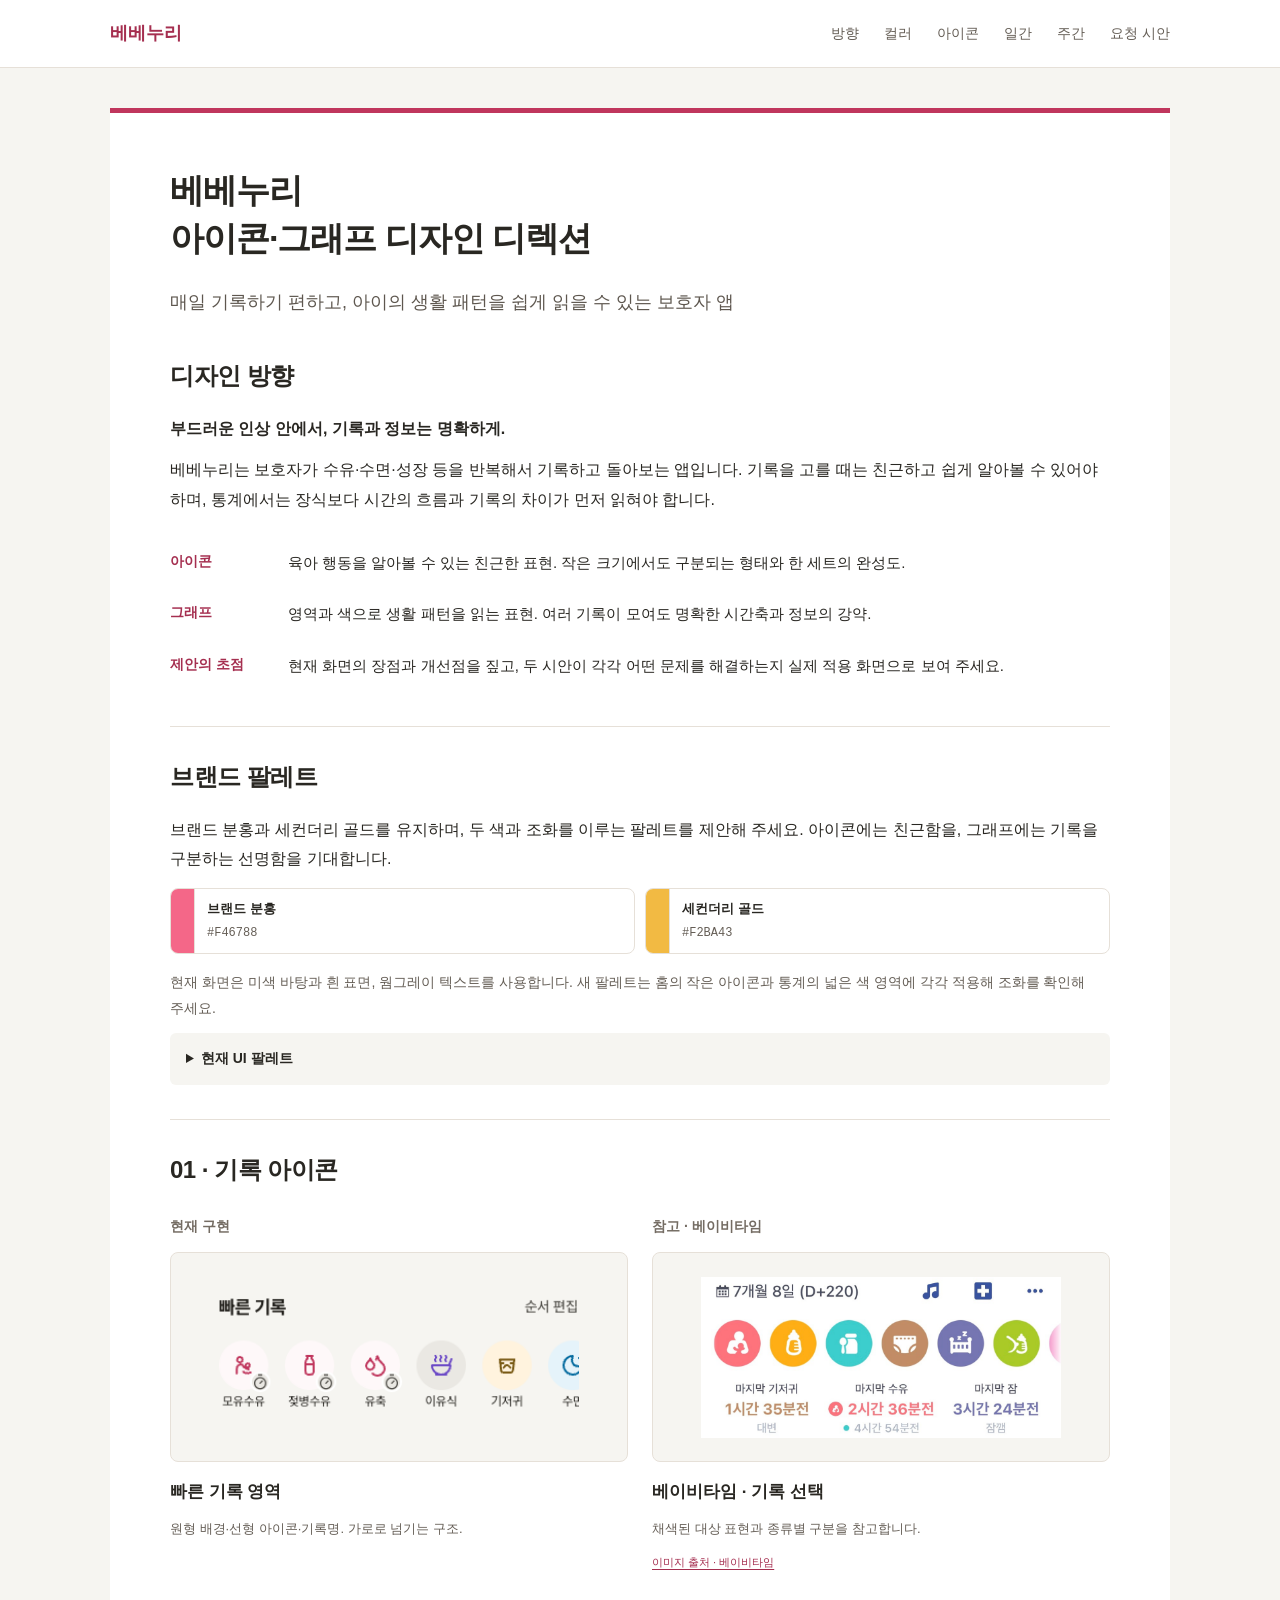
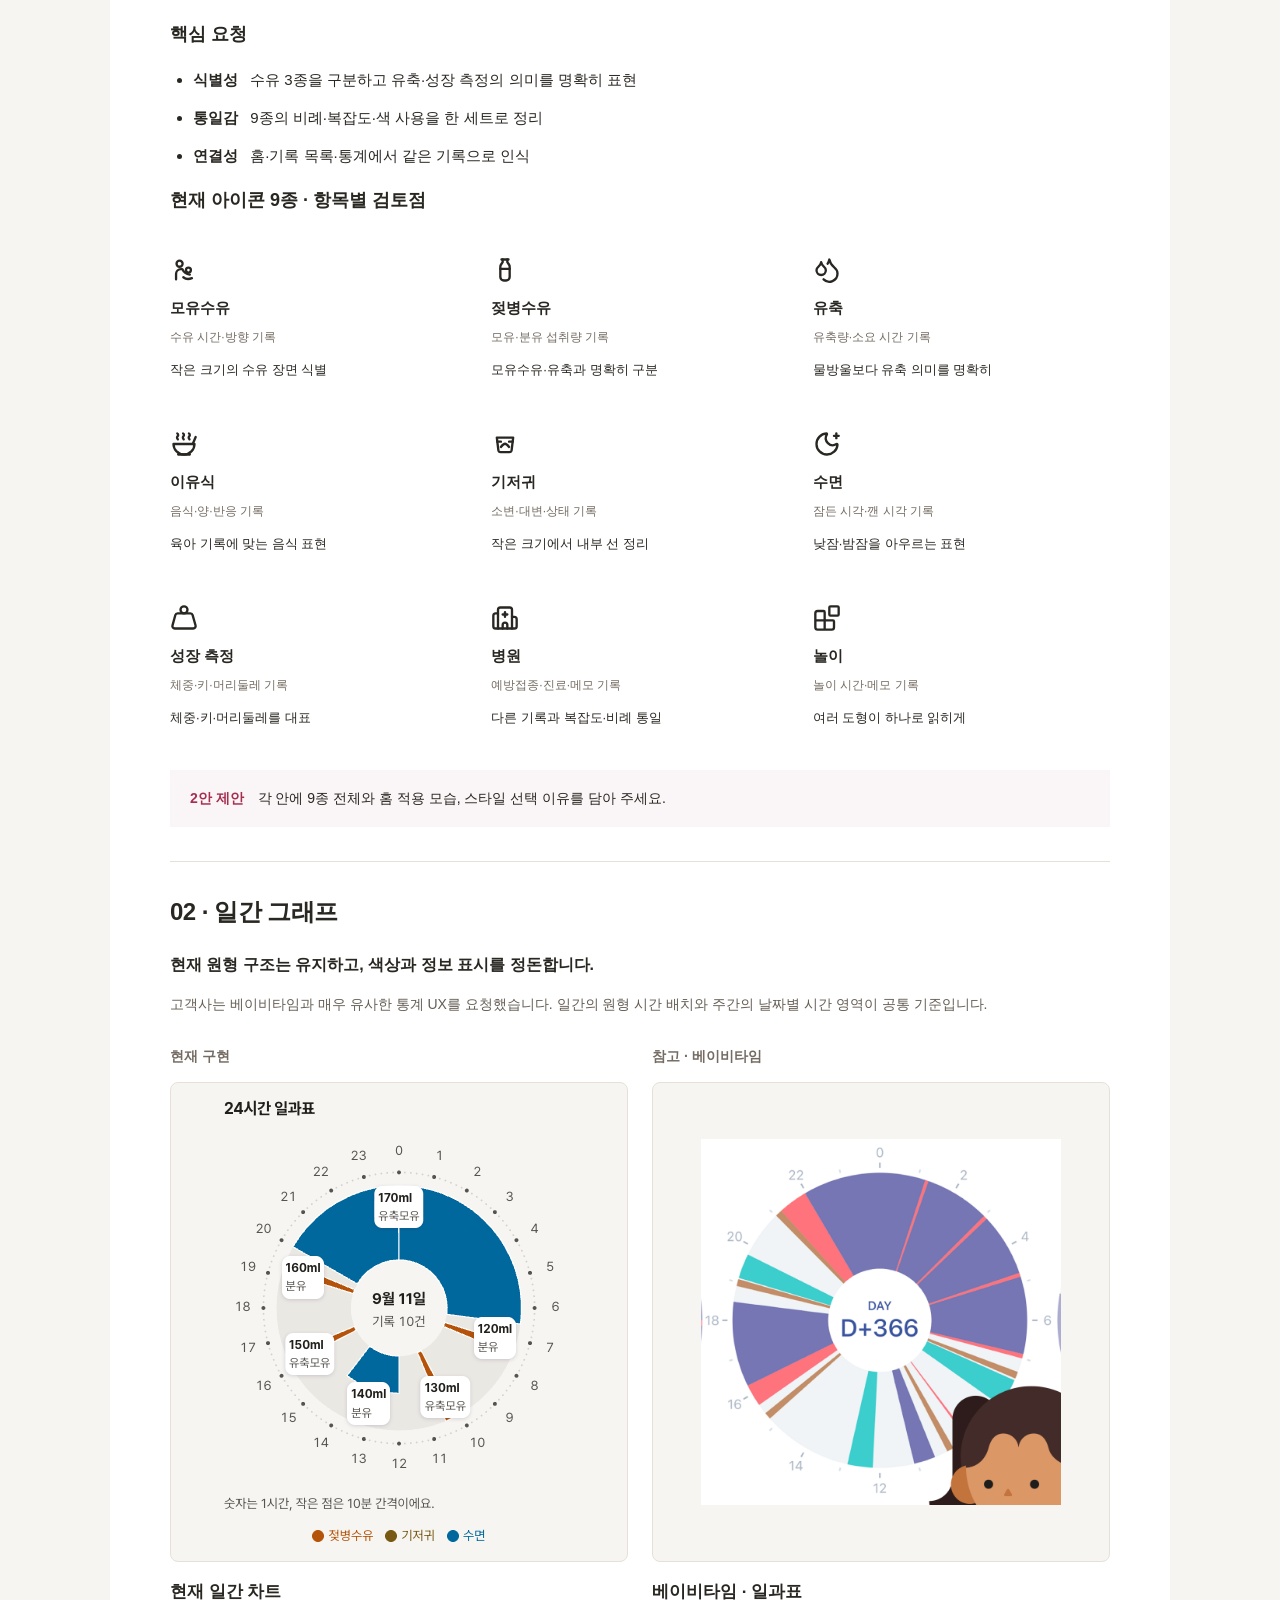
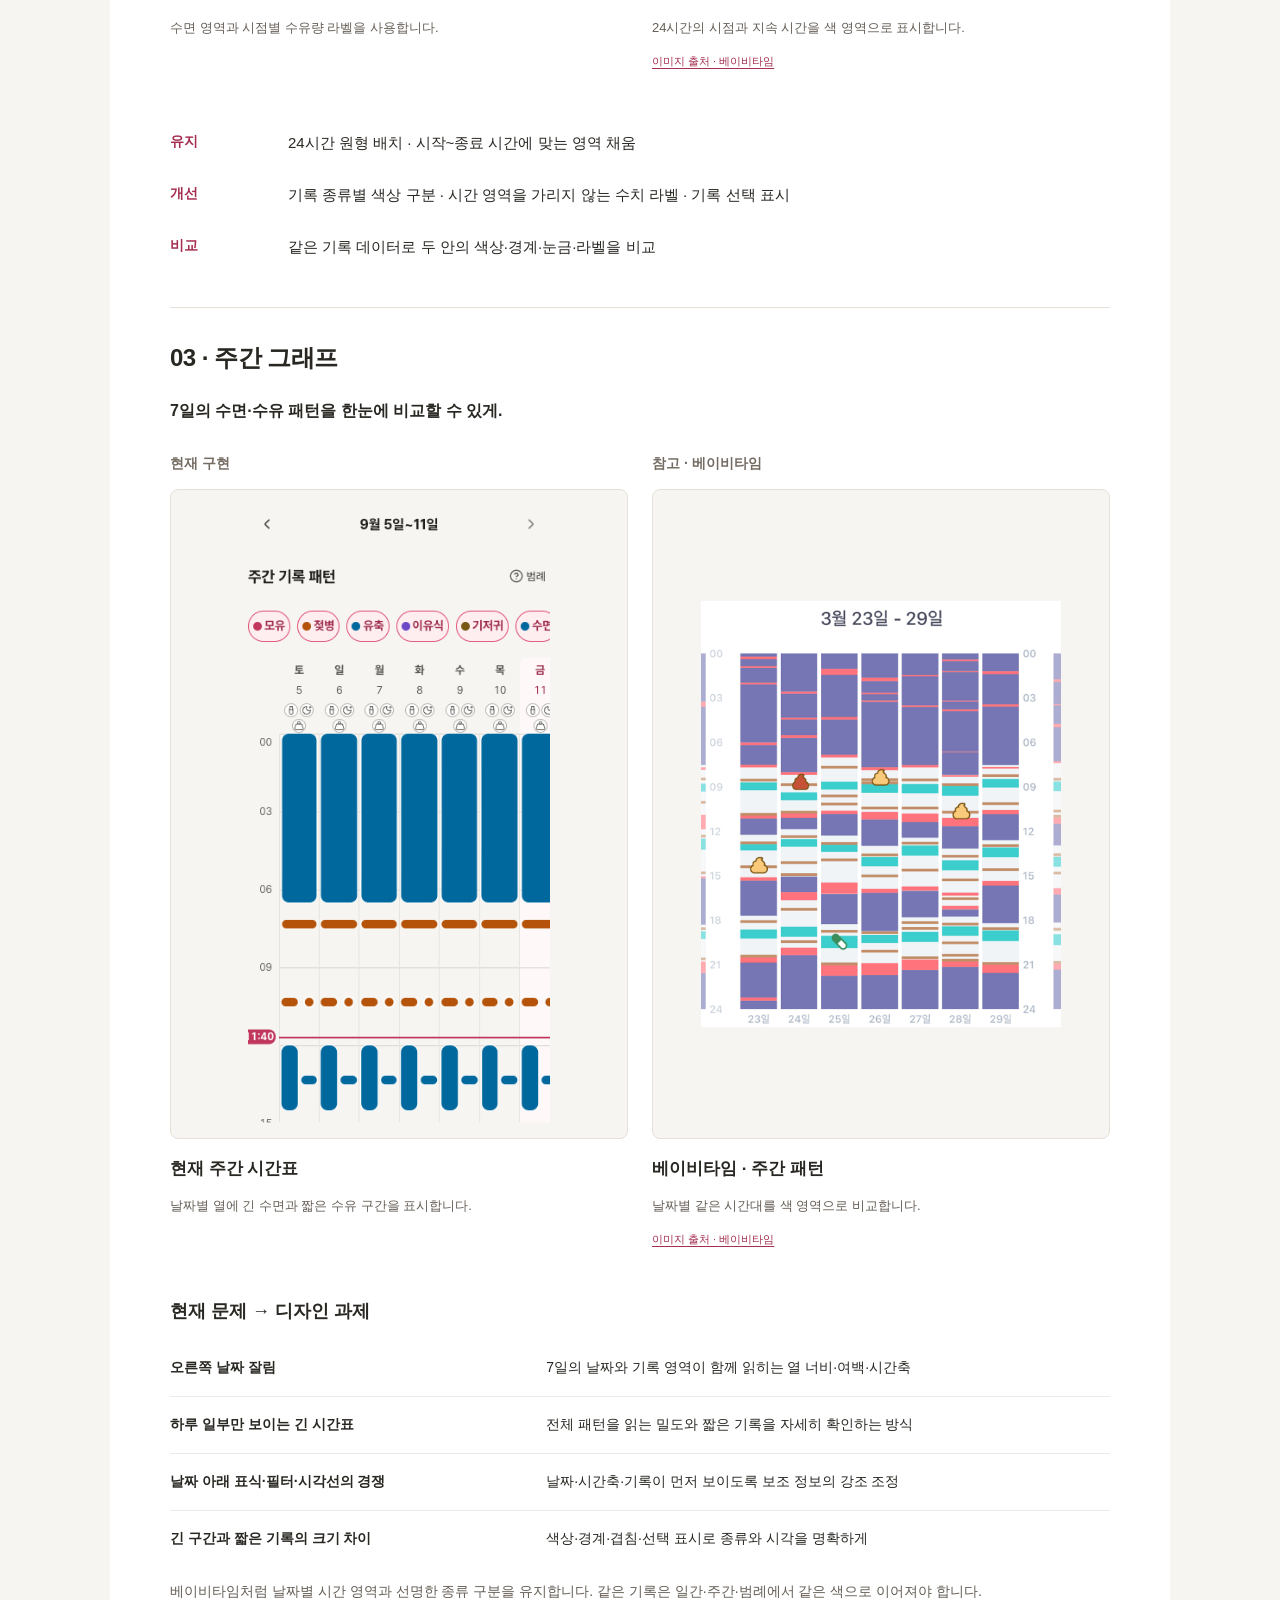
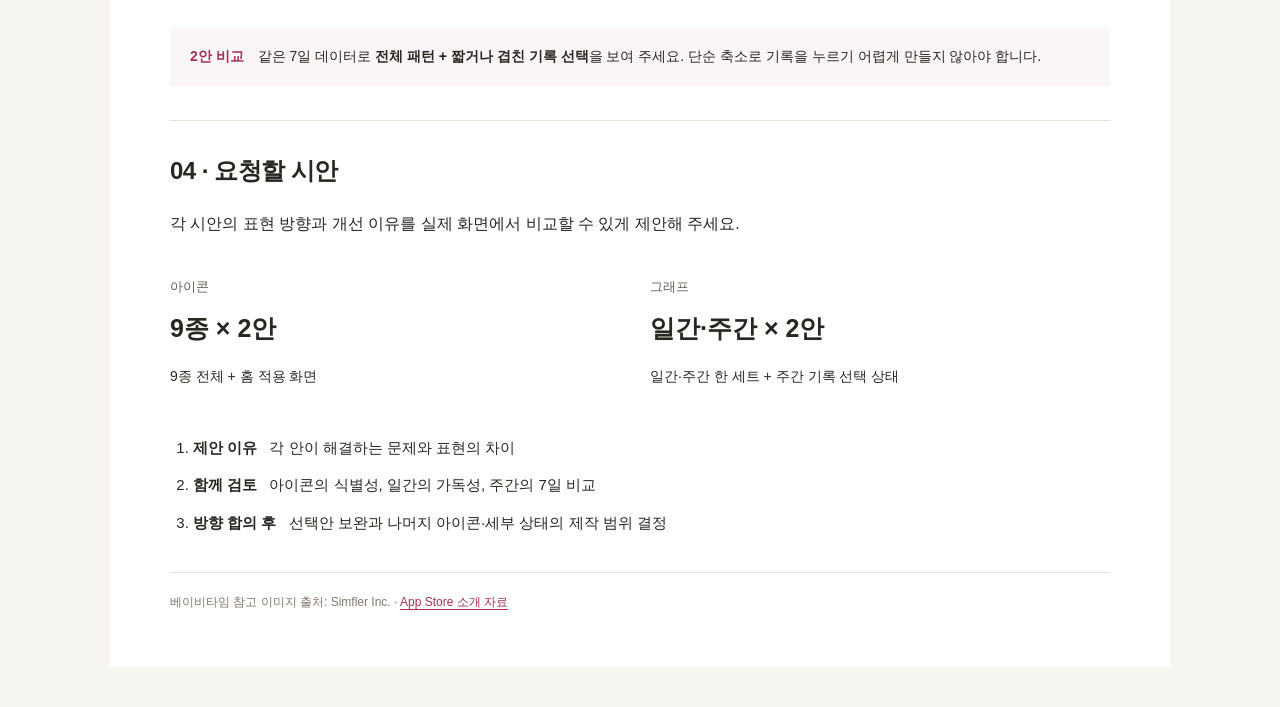
==== commit e635b4ed: "Refine designer brief hierarchy and remove implementation audit content" ====
--- a/index.html
+++ b/index.html
@@ -1,30 +1,130 @@
 <!doctype html><html lang="ko"><head><meta charset="utf-8"><meta name="viewport" content="width=device-width,initial-scale=1"><title>베베누리 아이콘·그래프 디자인 디렉션</title><meta name="description" content="베베누리 보호자 앱의 기록 아이콘과 일간·주간 그래프 디자인 디렉션"><meta name="robots" content="noindex,nofollow">
 <link rel="stylesheet" href="/styles.css"></head><body><nav class="site-nav" aria-label="문서 목차"><a class="brand" href="#top">베베누리</a><a href="#direction">방향</a><a href="#colors">컬러</a><a href="#icons">아이콘</a><a href="#daily">일간</a><a href="#weekly">주간</a><a href="#scope">요청 시안</a></nav><main id="top">
 <header><h1>베베누리<br>아이콘·그래프 디자인 디렉션</h1>
-<p>기록 아이콘 9종과 일간·주간 그래프의 디자인 방향을 함께 정하고자 합니다. 현재 구현 화면과 베이비타임 참고 이미지를 바탕으로, 아이콘과 그래프를 각각 두 가지 시안으로 제안해 주세요.</p></header>
+<p>매일 기록하기 편하고, 아이의 생활 패턴을 쉽게 읽을 수 있는 보호자 앱</p>
+</header>
 
 <section id="direction"><h2>디자인 방향</h2>
-<div class="goal"><p><strong>육아 서비스의 친근함과 기록을 읽는 도구의 신뢰감이 함께 느껴져야 합니다.</strong><br>보호자가 짧은 시간에도 필요한 기록을 찾고, 여러 날의 데이터를 편안하게 살펴볼 수 있는 인상을 원합니다.</p></div>
-<p>컬러에서 고정하는 것은 <strong>브랜드 분홍 #F46788과 세컨더리 골드 #F2BA43 두 가지</strong>입니다. 두 색을 바탕으로 배경·텍스트·버튼·기록·상태 색상과 사용 비중은 자유롭게 제안해 주세요. 아이콘과 그래프가 같은 앱 안에서 자연스럽게 이어지는 것이 중요합니다.</p>
-<p>아이콘의 조형과 채색 방식은 디자이너의 제안을 요청합니다. 통계는 고객사가 요청한 베이비타임의 일간·주간 UX를 기준으로, 시간 영역을 읽는 구조와 기록 종류별 색상 구분을 유지하며 베베누리의 시각 표현을 다듬어 주세요.</p>
-<h3>디자인 진단과 시안 제안</h3><p>이번 작업은 <strong>현재 화면의 디자인 진단과 실제 시안 제작을 함께 요청</strong>하는 작업입니다. 아이콘의 의미 전달, 그래프의 정보 밀도와 가독성, 앱 전체의 색상 조화를 살펴보고 유지할 부분과 개선할 부분을 제안해 주세요. 아래 항목별 요청은 현재 확인한 문제와 고객사의 요구를 전달한 것으로, 구체적인 조형·배치·색상 조합은 디자이너의 전문적인 판단을 기대합니다.</p><p>아이콘 9종과 일간·주간 그래프의 두 가지 시안에 각 방향의 제안 이유와 기대하는 개선점을 짧게 붙여 주세요. 첫 시안을 함께 검토하며 방향을 조율한 뒤 세부 작업을 진행합니다.</p></section><section id="colors"><h2>브랜드·세컨더리 색상과 현재 컬러 참고</h2><div class="goal"><p><strong>고정 색상 · 브랜드 분홍 #F46788 / 세컨더리 골드 #F2BA43</strong></p><p style="margin-top:8px">두 색의 기준값을 유지하면서 나머지 컬러와 표현 방식을 자유롭게 제안해 주세요. 두 색을 어느 요소에 얼마나 사용할지, 배경과 텍스트의 톤, 버튼의 강조색, 기록·상태 색상의 구체적인 값은 디자이너의 판단을 요청합니다.</p></div><p>현재 앱은 미색 바탕·흰 표면·짙은 웜그레이 텍스트에 분홍과 골드를 사용하고 있습니다. 아래 색상표는 <strong>현재 구현을 이해하기 위한 참고</strong>입니다. 브랜드·세컨더리 두 색 외에는 기존 값을 따를 필요 없이, 제안한 아이콘과 그래프에 어울리는 조합으로 정리해 주세요.</p><h3>고정된 두 색과 현재 강조색</h3><div class="palette"><article class="swatch"><div class="color-sample" style="background:#F46788"></div><div><strong>브랜드 분홍 · 고정</strong><span class="hex">#F46788</span><p>브랜드의 기본 색상</p><code>--mt-brand-primary</code></div></article><article class="swatch"><div class="color-sample" style="background:#F2BA43"></div><div><strong>세컨더리 골드 · 고정</strong><span class="hex">#F2BA43</span><p>브랜드의 세컨더리 색상</p><code>--mt-brand-secondary</code></div></article><article class="swatch"><div class="color-sample" style="background:#C0365D"></div><div><strong>주요 버튼·강조</strong><span class="hex">#C0365D</span><p>브랜드 분홍보다 짙은 버튼과 강조 텍스트</p><code>--mt-action-primary-bg</code></div></article><article class="swatch"><div class="color-sample" style="background:#9F2D4D"></div><div><strong>강한 CTA</strong><span class="hex">#9F2D4D</span><p>중요 행동을 위한 더 짙은 분홍</p><code>--mt-action-cta-bg</code></div></article></div><h3>현재 화면 바탕과 텍스트</h3><div class="palette"><article class="swatch"><div class="color-sample" style="background:#F6F5F1"></div><div><strong>앱 기본 바탕</strong><span class="hex">#F6F5F1</span><p>앱 전반의 따뜻한 미색</p><code>--mt-bg-canvas</code></div></article><article class="swatch"><div class="color-sample" style="background:#FFFFFF"></div><div><strong>카드·시트 표면</strong><span class="hex">#FFFFFF</span><p>기본 바탕 위의 흰 표면</p><code>--mt-bg-surface</code></div></article><article class="swatch"><div class="color-sample" style="background:#211F1B"></div><div><strong>주요 텍스트</strong><span class="hex">#211F1B</span><p>제목·본문·핵심 수치</p><code>--mt-text-primary</code></div></article><article class="swatch"><div class="color-sample" style="background:#56544F"></div><div><strong>보조 텍스트</strong><span class="hex">#56544F</span><p>설명과 보조 정보</p><code>--mt-text-secondary</code></div></article><article class="swatch"><div class="color-sample" style="background:#FFEEF0"></div><div><strong>선택 배경</strong><span class="hex">#FFEEF0</span><p>연한 분홍의 선택 영역</p><code>--mt-bg-selected</code></div></article><article class="swatch"><div class="color-sample" style="background:#FFF3DE"></div><div><strong>따뜻한 강조 배경</strong><span class="hex">#FFF3DE</span><p>골드 계열의 밝은 강조 면</p><code>--mt-highlight-brand-bg</code></div></article></div><h3>현재 기록 종류별 색상</h3><p>홈의 빠른 기록 아이콘과 그래프에 현재 적용되는 전경색입니다. 아이콘은 이 색과 연한 배경을 함께 사용합니다.</p><div class="table"><table class="record-colors"><thead><tr><th>기록</th><th>홈 아이콘</th><th>일간·주간 그래프</th></tr></thead><tbody><tr><td>모유수유</td><td><span class="color-chip"><i style="background:#C0365D"></i>#C0365D</span></td><td><span class="color-chip"><i style="background:#C0365D"></i>#C0365D</span></td></tr><tr><td>젖병수유</td><td><span class="color-chip"><i style="background:#C0365D"></i>#C0365D</span></td><td><span class="color-chip"><i style="background:#B45309"></i>#B45309</span></td></tr><tr><td>유축</td><td><span class="color-chip"><i style="background:#C0365D"></i>#C0365D</span></td><td><span class="color-chip"><i style="background:#00689D"></i>#00689D</span></td></tr><tr><td>이유식</td><td><span class="color-chip"><i style="background:#6B49C6"></i>#6B49C6</span></td><td><span class="color-chip"><i style="background:#6B49C6"></i>#6B49C6</span></td></tr><tr><td>기저귀</td><td><span class="color-chip"><i style="background:#785913"></i>#785913</span></td><td><span class="color-chip"><i style="background:#785913"></i>#785913</span></td></tr><tr><td>수면</td><td><span class="color-chip"><i style="background:#00689D"></i>#00689D</span></td><td><span class="color-chip"><i style="background:#00689D"></i>#00689D</span></td></tr><tr><td>성장 측정</td><td><span class="color-chip"><i style="background:#19784E"></i>#19784E</span></td><td><span class="color-chip"><i style="background:#19784E"></i>#19784E</span></td></tr><tr><td>병원</td><td><span class="color-chip"><i style="background:#56544F"></i>#56544F</span></td><td><span class="color-chip"><i style="background:#56544F"></i>#56544F</span></td></tr><tr><td>놀이</td><td><span class="color-chip"><i style="background:#56544F"></i>#56544F</span></td><td><span class="color-chip"><i style="background:#56544F"></i>#56544F</span></td></tr></tbody></table></div><p><strong>이번 시안에서 정리할 부분:</strong> 홈의 모유수유·젖병수유·유축은 같은 분홍색이고, 그래프에서는 각각 분홍·주황·파랑으로 나뉩니다. 또 그래프의 유축과 수면은 같은 파란색입니다. 기록별 색상은 홈·필터·일간·주간에 일관되게 이어지고 서로 구분되도록 제안해 주세요. 병원과 놀이도 현재 같은 중립색을 사용합니다.</p><h3>현재 상태 색상</h3><div class="palette"><article class="swatch"><div class="color-sample" style="background:#007A78"></div><div><strong>정상</strong><span class="hex">#007A78</span><p>청록색 상태 표시</p><code>--mt-status-normal</code></div></article><article class="swatch"><div class="color-sample" style="background:#F0A202"></div><div><strong>주의</strong><span class="hex">#F0A202</span><p>노란 주황색 채움</p><code>--mt-status-caution-fill</code></div></article><article class="swatch"><div class="color-sample" style="background:#A61B29"></div><div><strong>위험</strong><span class="hex">#A61B29</span><p>진홍색 상태 표시</p><code>--mt-status-risk</code></div></article><article class="swatch"><div class="color-sample" style="background:#4A5568"></div><div><strong>판정 대기</strong><span class="hex">#4A5568</span><p>슬레이트색 상태 표시</p><code>--mt-status-pending</code></div></article></div><p>상태색도 재제안할 수 있습니다. 다만 정상·주의·위험·판정 대기의 의미가 읽히고, 기록 종류·선택 상태와 혼동되지 않아야 합니다.</p></section><section id="icons"><h2>01 · 기록 아이콘</h2><div class="comparison comparison-icons"><div><h3>현재 구현</h3><figure><button class="expand" aria-label="빠른 기록 영역 확대"><span class="image-crop" style="--crop-ratio:2.845528;aspect-ratio:350/123"><img style="width:100.00000%;max-width:none;height:auto;left:0.00000%;top:0.00000%" src="assets/current-records.png" alt="빠른 기록 영역"></span></button><figcaption><strong>빠른 기록 영역</strong><p>현재는 원형 배경에 선형 아이콘과 기록명을 함께 표시하며, 가로로 넘겨 다른 기록을 선택합니다.</p></figcaption></figure></div><div><h3>참고 · 베이비타임</h3><figure><button class="expand" aria-label="아이콘과 기록 선택 이미지 확대"><span class="image-crop" style="--crop-ratio:2.229167;aspect-ratio:1070/480"><img style="width:116.07477%;max-width:none;height:auto;left:-7.94393%;top:-93.75000%" src="assets/babytime-records.png" alt="베이비타임 아이콘과 기록 선택 참고 이미지"></span></button><figcaption><strong>아이콘과 기록 선택</strong><p>기록 종류마다 구분되는 대상 표현, 여러 아이콘이 나란히 놓였을 때의 식별성, 기록명과 함께 읽히는 방식을 참고해 주세요.</p><a href="https://is1-ssl.mzstatic.com/image/thumb/PurpleSource122/v4/e8/33/f3/e833f3ce-8058-9f5b-f39e-9cb8eca64eab/403bd6ec-b80b-4a60-b1d9-384f7fd5e80f_Appstore_KR_2208.png/392x696bb.png" target="_blank" rel="noreferrer">이미지 출처 · 베이비타임</a></figcaption></figure></div></div><h3 class="change-title">변경 요청</h3><ul><li><strong>기록 종류를 알아보는 표현:</strong> 베이비타임처럼 나란히 놓인 아이콘의 대상이 분명하게 읽혀야 합니다. 현재 물방울로 표현된 유축, 무게추로 표현된 성장 측정은 기록 목적에 맞는 표현을 제안해 주세요.</li><li><strong>한 세트의 완성도:</strong> 기록 9종의 복잡도·비례·색 사용을 함께 정리하고, 현재 원형 버튼과 기록명이 있는 실제 배치에 적용해 주세요. 친근한 육아 서비스의 인상과 작은 크기의 식별성을 함께 확인합니다.</li><li><strong>이어지는 사용처:</strong> 홈에서 본 기록 아이콘이 기록 목록과 통계에서도 같은 종류로 인식되어야 합니다. 베이비타임의 구체적인 그림을 복제하기보다 이 식별 방식을 베베누리의 조형으로 제안해 주세요.</li></ul><h3>현재 사용 중인 기록 아이콘</h3><p>홈의 빠른 기록에 쓰이는 9종입니다. 아래 도형은 현재 앱에서 사용하는 아이콘이며, 각 항목 옆에 사용 목적과 디자인 과제를 정리했습니다.</p><div class="current-records"><article class="current-record"><div class="current-symbol"><svg width="24" height="24" viewBox="0 0 24 24" fill="none" stroke="currentColor" stroke-width="2" stroke-linecap="round" stroke-linejoin="round" aria-hidden="true"><path d="M8.2 9.2a2.6 2.6 0 1 0 0-5.2 2.6 2.6 0 0 0 0 5.2Z"/><path d="M15.8 14.2a2.1 2.1 0 1 0 0-4.2 2.1 2.1 0 0 0 0 4.2Z"/><path d="M5.2 20v-4.6c0-2.3 1.9-4.2 4.2-4.2h1.1c1.2 2.6 3.6 4.4 6.5 4.8"/><path d="M11.4 18.2c1.9 1.6 4.8 1.9 7.4.8"/></svg><strong>모유수유</strong><span>수유 시간·방향 기록</span></div><div><p class="observation"><b>현재 표현</b>보호자와 아기를 함께 표현하고 있어 9개 기록 중 내부 선이 많은 편입니다.</p><p><b>디자인 과제</b>작은 크기에서도 수유 장면이 읽히고, 젖병수유·유축과 나란히 구분되도록 정리해 주세요.</p></div></article><article class="current-record"><div class="current-symbol"><svg width="24" height="24" viewBox="0 0 24 24" fill="none" stroke="currentColor" stroke-width="2" stroke-linecap="round" stroke-linejoin="round" aria-hidden="true"><path d="M9 3h6"/><path d="M10 3v2.3L8.5 7.5A3 3 0 0 0 8 9.2V18a3 3 0 0 0 3 3h2a3 3 0 0 0 3-3V9.2a3 3 0 0 0-.5-1.7L14 5.3V3"/><path d="M8 11h8"/></svg><strong>젖병수유</strong><span>모유·분유 섭취량 기록</span></div><div><p class="observation"><b>현재 표현</b>젖병 윤곽과 내부 가로선으로 표현되어 있습니다.</p><p><b>디자인 과제</b>모유수유·유축과 한 세트로 보이면서 젖병수유의 의미가 유지되어야 합니다.</p></div></article><article class="current-record"><div class="current-symbol"><svg xmlns="http://www.w3.org/2000/svg" width="24" height="24" viewBox="0 0 24 24" fill="none" stroke="currentColor" stroke-width="2" stroke-linecap="round" stroke-linejoin="round" class="lucide lucide-droplets" aria-hidden="true"><path d="M7 16.3c2.2 0 4-1.83 4-4.05 0-1.16-.57-2.26-1.71-3.19S7.29 6.75 7 5.3c-.29 1.45-1.14 2.84-2.29 3.76S3 11.1 3 12.25c0 2.22 1.8 4.05 4 4.05z"></path><path d="M12.56 6.6A10.97 10.97 0 0 0 14 3.02c.5 2.5 2 4.9 4 6.5s3 3.5 3 5.5a6.98 6.98 0 0 1-11.91 4.97"></path></svg><strong>유축</strong><span>유축량·소요 시간 기록</span></div><div><p class="observation"><b>현재 표현</b>현재는 물방울 두 개로 표현되어 있어 유축이라는 행위는 기록명으로 전달합니다.</p><p><b>디자인 과제</b>물·액체 전반과 구별되는 유축의 식별 방식을 제안해 주세요.</p></div></article><article class="current-record"><div class="current-symbol"><svg xmlns="http://www.w3.org/2000/svg" width="24" height="24" viewBox="0 0 24 24" fill="none" stroke="currentColor" stroke-width="2" stroke-linecap="round" stroke-linejoin="round" class="lucide lucide-soup" aria-hidden="true"><path d="M12 21a9 9 0 0 0 9-9H3a9 9 0 0 0 9 9Z"></path><path d="M7 21h10"></path><path d="M19.5 12 22 6"></path><path d="M16.25 3c.27.1.8.53.75 1.36-.06.83-.93 1.2-1 2.02-.05.78.34 1.24.73 1.62"></path><path d="M11.25 3c.27.1.8.53.74 1.36-.05.83-.93 1.2-.98 2.02-.06.78.33 1.24.72 1.62"></path><path d="M6.25 3c.27.1.8.53.75 1.36-.06.83-.93 1.2-1 2.02-.05.78.34 1.24.74 1.62"></path></svg><strong>이유식</strong><span>음식·양·반응 기록</span></div><div><p class="observation"><b>현재 표현</b>현재는 김이 나는 그릇으로 표현되어 있습니다.</p><p><b>디자인 과제</b>일반 식사와 육아 기록의 맥락을 고려해, 수유 아이콘들과 함께 사용할 표현을 제안해 주세요.</p></div></article><article class="current-record"><div class="current-symbol"><svg width="24" height="24" viewBox="0 0 24 24" fill="none" stroke="currentColor" stroke-width="2" stroke-linecap="round" stroke-linejoin="round" aria-hidden="true"><path d="M5 6.5h14l-1.3 10.8a2 2 0 0 1-2 1.7H8.3a2 2 0 0 1-2-1.7L5 6.5Z"/><path d="M5.5 10h3M15.5 10h3"/><path d="M8.5 14.5c1.4-1.8 2.5-2.7 3.5-2.7s2.1.9 3.5 2.7"/></svg><strong>기저귀</strong><span>소변·대변·상태 기록</span></div><div><p class="observation"><b>현재 표현</b>기저귀 윤곽에 허리·안쪽 선이 포함되어 있습니다.</p><p><b>디자인 과제</b>작아져도 윤곽과 내부 선이 뭉치지 않고, 소변·대변을 묶는 기록 항목으로 읽혀야 합니다.</p></div></article><article class="current-record"><div class="current-symbol"><svg xmlns="http://www.w3.org/2000/svg" width="24" height="24" viewBox="0 0 24 24" fill="none" stroke="currentColor" stroke-width="2" stroke-linecap="round" stroke-linejoin="round" class="lucide lucide-moon-star" aria-hidden="true"><path d="M18 5h4"></path><path d="M20 3v4"></path><path d="M20.985 12.486a9 9 0 1 1-9.473-9.472c.405-.022.617.46.402.803a6 6 0 0 0 8.268 8.268c.344-.215.825-.004.803.401"></path></svg><strong>수면</strong><span>잠든 시각·깬 시각 기록</span></div><div><p class="observation"><b>현재 표현</b>달과 별의 조합입니다. 낮잠도 같은 기록 항목을 사용합니다.</p><p><b>디자인 과제</b>시간대와 관계없이 수면 기록으로 인식되고, 통계의 수면 표식으로도 이어지도록 해 주세요.</p></div></article><article class="current-record"><div class="current-symbol"><svg xmlns="http://www.w3.org/2000/svg" width="24" height="24" viewBox="0 0 24 24" fill="none" stroke="currentColor" stroke-width="2" stroke-linecap="round" stroke-linejoin="round" class="lucide lucide-weight" aria-hidden="true"><circle cx="12" cy="5" r="3"></circle><path d="M6.5 8a2 2 0 0 0-1.905 1.46L2.1 18.5A2 2 0 0 0 4 21h16a2 2 0 0 0 1.925-2.54L19.4 9.5A2 2 0 0 0 17.48 8Z"></path></svg><strong>성장 측정</strong><span>체중·키·머리둘레 기록</span></div><div><p class="observation"><b>현재 표현</b>현재는 무게추 형태이며, 이 항목에서 키와 머리둘레도 기록합니다.</p><p><b>디자인 과제</b>성장 측정 전체를 대표하는 표현과 세부 측정 아이콘의 관계를 정리해 주세요.</p></div></article><article class="current-record"><div class="current-symbol"><svg xmlns="http://www.w3.org/2000/svg" width="24" height="24" viewBox="0 0 24 24" fill="none" stroke="currentColor" stroke-width="2" stroke-linecap="round" stroke-linejoin="round" class="lucide lucide-hospital" aria-hidden="true"><path d="M12 7v4"></path><path d="M14 21v-3a2 2 0 0 0-4 0v3"></path><path d="M14 9h-4"></path><path d="M18 11h2a2 2 0 0 1 2 2v6a2 2 0 0 1-2 2H4a2 2 0 0 1-2-2v-9a2 2 0 0 1 2-2h2"></path><path d="M18 21V5a2 2 0 0 0-2-2H8a2 2 0 0 0-2 2v16"></path></svg><strong>병원</strong><span>예방접종·진료·메모 기록</span></div><div><p class="observation"><b>현재 표현</b>십자와 창문이 있는 건물로 표현되어 있습니다.</p><p><b>디자인 과제</b>다른 기록 아이콘과 크기·복잡도를 맞추면서 병원 기록임을 알아볼 수 있어야 합니다.</p></div></article><article class="current-record"><div class="current-symbol"><svg xmlns="http://www.w3.org/2000/svg" width="24" height="24" viewBox="0 0 24 24" fill="none" stroke="currentColor" stroke-width="2" stroke-linecap="round" stroke-linejoin="round" class="lucide lucide-blocks" aria-hidden="true"><path d="M10 22V7a1 1 0 0 0-1-1H4a2 2 0 0 0-2 2v12a2 2 0 0 0 2 2h12a2 2 0 0 0 2-2v-5a1 1 0 0 0-1-1H2"></path><rect x="14" y="2" width="8" height="8" rx="1"></rect></svg><strong>놀이</strong><span>놀이 시간·메모 기록</span></div><div><p class="observation"><b>현재 표현</b>여러 형태의 블록으로 표현되어 있습니다.</p><p><b>디자인 과제</b>놀이의 친근한 인상을 살리고, 여러 도형이 작은 화면에서도 하나의 아이콘으로 읽히도록 해 주세요.</p></div></article></div><p>9종을 한 세트로 놓았을 때 윤곽의 복잡도와 시각적 무게가 고르게 느껴져야 합니다. 홈에서는 기록을 쉽게 찾고, 기록 목록과 통계에서는 같은 항목임을 바로 알아보는 것이 핵심입니다.</p><h3>아이콘 시안 2안</h3><p>각 안에 모유수유·젖병수유·유축·이유식·기저귀·수면·성장 측정·병원·놀이 <strong>9종 전체</strong>를 담아 주세요. 형태와 채색 방식 등 서로 다른 표현 방향을 제안하고, 각 안을 현재 홈의 빠른 기록 영역에 적용해 보여 주세요. 두 안의 차이와 제안 이유를 함께 설명해 주세요.</p></section><section id="daily"><h2>02 · 일간 그래프</h2><p>고객사는 베이비타임과 매우 유사하게, 가능하면 같은 방식으로 일간 통계를 사용하기를 요청했습니다.</p><div class="comparison comparison-daily"><div><h3>현재 구현</h3><figure><button class="expand" aria-label="현재 일간 차트 확대"><span class="image-crop" style="--crop-ratio:0.781250;aspect-ratio:350/448"><img style="width:100.00000%;max-width:none;height:auto;left:0.00000%;top:0.00000%" src="assets/current-daily.png" alt="현재 일간 차트"></span></button><figcaption><strong>현재 일간 차트</strong><p>24시간 원형 배치와 수면 영역, 시점별 수유량 라벨을 이미 사용하고 있습니다.</p></figcaption></figure></div><div><h3>참고 · 베이비타임</h3><figure><button class="expand" aria-label="일간 일과표 이미지 확대"><span class="image-crop" style="--crop-ratio:0.984043;aspect-ratio:925/940"><img style="width:134.27027%;max-width:none;height:auto;left:-17.83784%;top:-87.23404%" src="assets/babytime-daily.png" alt="베이비타임 일간 일과표 참고 이미지"></span></button><figcaption><strong>일간 일과표</strong><p>24시간을 원형으로 배치하고 기록이 해당 시간 영역을 차지합니다. 베베누리에서도 이 시간 배치와 영역 표현을 유지하며, 기록 종류별 색상 구분과 기록 선택을 연결해 주세요.</p><a href="https://is1-ssl.mzstatic.com/image/thumb/Purple112/v4/0e/db/94/0edb9422-8b29-2d84-781e-0ce4e76e7c90/db3ed5ea-ed5e-498d-9136-3be3eb76f281_Appstore_KR_02.png/392x696bb.png" target="_blank" rel="noreferrer">이미지 출처 · 베이비타임</a></figcaption></figure></div></div><h3 class="change-title">유지할 구조와 변경 요청</h3><ul><li><strong>24시간 원형과 영역 채움 유지:</strong> 현재 구현의 원형 시간 배치를 유지하고, 베이비타임처럼 기록의 시작·종료 시각에 해당하는 영역을 색으로 읽을 수 있게 해 주세요. 지속 시간의 차이가 차트에서 그대로 보여야 합니다.</li><li><strong>종류별 색상을 명확하게:</strong> 현재 수면은 파란 넓은 면, 젖병수유는 갈색의 좁은 구간으로 표시됩니다. 이 구분 방식을 살리면서 모유수유·젖병수유·유축·이유식 등 함께 표시되는 항목도 서로 구별되는 색상 체계를 제안해 주세요.</li><li><strong>영역과 수치가 함께 읽히게:</strong> 현재 수유량 라벨이 원형 내부와 기록 경계 위에 놓입니다. 기록이 늘어도 시간 영역을 가리거나 값끼리 겹치지 않도록 라벨 배치와 선택한 기록의 표시를 정리해 주세요.</li></ul><p><strong>첫 제안:</strong> 두 안 모두 전체 기록이 표시된 일간 화면을 보여 주세요. 같은 기록 데이터를 사용해 색상·영역 경계·눈금·라벨의 차이를 비교할 수 있어야 합니다.</p></section><section id="weekly"><h2>03 · 주간 그래프</h2><div class="goal"><p><strong>7일간의 수면·수유 시간대와 반복 패턴을 한눈에 비교할 수 있어야 합니다.</strong></p><p style="margin-top:10px">베이비타임의 날짜별 시간 영역과 종류별 색상 구분을 유지하면서, 모바일에서 7일을 함께 비교할 수 있는 배치와 정보 밀도를 제안해 주세요.</p></div><div class="comparison comparison-weekly"><div><h3>현재 구현</h3><figure><button class="expand" aria-label="현재 주간 시간표 확대"><span class="image-crop" style="--crop-ratio:0.490196;aspect-ratio:350/714"><img style="width:100.00000%;max-width:none;height:auto;left:0.00000%;top:0.00000%" src="assets/current-weekly.png" alt="현재 주간 시간표"></span></button><figcaption><strong>현재 주간 시간표</strong><p>날짜별 열에 수면·수유 기록을 시간 영역으로 표시합니다. 긴 수면 구간과 짧은 수유 구간이 같은 시간축 위에 놓입니다.</p></figcaption></figure></div><div><h3>참고 · 베이비타임</h3><figure><button class="expand" aria-label="주간 패턴 이미지 확대"><span class="image-crop" style="--crop-ratio:0.846154;aspect-ratio:990/1170"><img style="width:125.45455%;max-width:none;height:auto;left:-12.62626%;top:-65.81197%" src="assets/babytime-weekly.png" alt="베이비타임 주간 패턴 참고 이미지"></span></button><figcaption><strong>주간 패턴</strong><p>각 날짜의 시간축 위에서 기록이 지속 시간만큼 영역을 차지합니다. 베베누리에서도 이 배치를 유지하며, 색상으로 기록 종류를 구분하고 여러 날의 같은 시간대를 비교할 수 있게 해 주세요.</p><a href="https://is1-ssl.mzstatic.com/image/thumb/PurpleSource112/v4/6e/77/e2/6e77e22b-38f2-4943-9671-ba6ce833d300/23f01aa0-59c7-4bdb-9d9d-5dc3a458234c_iOS_weekly_KR.png/392x696bb.png" target="_blank" rel="noreferrer">이미지 출처 · 베이비타임</a></figcaption></figure></div></div><h3 class="change-title">현재 문제와 변경 요청</h3>
-<div class="table"><table><thead><tr><th>현재 화면에서 보이는 문제</th><th>디자인에서 해결할 내용</th></tr></thead><tbody>
-<tr><td>오른쪽 날짜 열이 화면 끝에 걸립니다.</td><td><strong>7일의 날짜와 기록 영역을 모바일 화면 안에서 함께 비교</strong>할 수 있도록 열 너비·좌우 여백·시간축의 배치를 조정해 주세요.</td></tr>
-<tr><td>시간표가 길어 첫 화면에서는 하루의 일부 시간대만 보입니다.</td><td><strong>한 주의 전체 패턴을 파악하는 정보 밀도</strong>를 먼저 설계해 주세요. 짧은 기록을 선택하기 어렵게 단순 축소하지 말고, 전체를 보는 상태와 자세히 확인하는 방식을 함께 제안해 주세요.</td></tr>
-<tr><td>날짜 아래 표식·종류 필터·현재 시각선이 기록 영역과 함께 주의를 끕니다.</td><td><strong>날짜·시간축·기록 영역이 먼저 읽히도록</strong> 보조 표식의 위치와 강조 수준을 정리해 주세요.</td></tr>
-<tr><td>긴 수면은 넓은 면, 짧은 기록은 작은 막대로 표시됩니다.</td><td><strong>넓은 구간과 짧은 기록 모두 종류와 시각을 구분</strong>할 수 있도록 색상·경계·겹침·선택 표시를 설계해 주세요.</td></tr>
-</tbody></table></div>
-<p>기록이 지속 시간에 해당하는 영역을 차지하는 방식은 유지합니다. 같은 기록은 일간·주간·범례에서 같은 색을 사용하고, 서로 다른 종류는 확실하게 구분되어야 합니다.</p>
-<h3>주간 시안 2안에서 비교할 것</h3>
-<p>두 안에 <strong>같은 7일 데이터를 적용</strong>하고, 한 주 전체를 보는 화면과 짧거나 겹친 기록을 선택해 확인하는 모습을 함께 보여 주세요. 각 안에서 화면 배치와 정보 밀도를 어떻게 조정했는지 설명해 주세요.</p>
-<p>7일의 날짜가 함께 읽히는지, 여러 날의 수면·수유 패턴을 비교하기 쉬운지, 짧은 기록도 확인할 수 있는지를 기준으로 방향을 정하겠습니다. 각 주간 시안은 같은 안의 일간 그래프와 기록 색상·표현이 이어져야 합니다.</p></section><section id="scope"><h2>04 · 요청할 시안</h2>
-<p>첫 제안은 <strong>현재 화면에 대한 디자인 진단, 아이콘 9종 2안, 일간·주간 그래프 2안</strong>입니다. 각 안의 특징과 실제 화면에서의 차이를 보고 디자인 방향을 조율하겠습니다.</p>
-<div class="table"><table><thead><tr><th>대상</th><th>각 안에 포함할 내용</th><th>비교할 부분</th></tr></thead><tbody>
-<tr><td>아이콘 · 2안</td><td>기록 아이콘 9종 전체와 홈의 빠른 기록 영역 적용 모습</td><td>형태·채색 방식·친근함·기록 종류의 식별성</td></tr>
-<tr><td>그래프 · 2안</td><td>일간 원형 차트와 주간 시간표를 묶은 모바일 화면. 주간은 전체 패턴과 기록 선택 상태 포함.</td><td>일간의 가독성, 주간의 7일 비교·정보 밀도·짧은 기록 확인</td></tr>
-</tbody></table></div>
-<p>두 안은 브랜드 분홍 #F46788과 세컨더리 골드 #F2BA43을 기준으로, 나머지 색상 조합과 형태·채색·정보 표현에서 서로 다른 방향을 제안해 주세요. <strong>그래프는 두 안 모두 베이비타임과 유사한 시간 배치·영역 표현·기록 종류별 색상 구분을 유지</strong>해야 합니다. 아이콘과 그래프의 기록 색상이 어떻게 이어지는지도 함께 보여 주세요.</p>
-<p>방향을 합의한 뒤 선택한 안의 세부 상태와 나머지 아이콘 제작 범위를 정하겠습니다.</p></section>
+<p class="lead"><strong>부드러운 인상 안에서, 기록과 정보는 명확하게.</strong></p>
+<p>베베누리는 보호자가 수유·수면·성장 등을 반복해서 기록하고 돌아보는 앱입니다. 기록을 고를 때는 친근하고 쉽게 알아볼 수 있어야 하며, 통계에서는 장식보다 시간의 흐름과 기록의 차이가 먼저 읽혀야 합니다.</p>
+<dl class="brief-rules">
+<div><dt>아이콘</dt><dd>육아 행동을 알아볼 수 있는 친근한 표현. 작은 크기에서도 구분되는 형태와 한 세트의 완성도.</dd></div>
+<div><dt>그래프</dt><dd>영역과 색으로 생활 패턴을 읽는 표현. 여러 기록이 모여도 명확한 시간축과 정보의 강약.</dd></div>
+<div><dt>제안의 초점</dt><dd>현재 화면의 장점과 개선점을 짚고, 두 시안이 각각 어떤 문제를 해결하는지 실제 적용 화면으로 보여 주세요.</dd></div>
+</dl>
+</section>
+<section id="colors"><h2>브랜드 팔레트</h2>
+<p>브랜드 분홍과 세컨더리 골드를 유지하며, 두 색과 조화를 이루는 팔레트를 제안해 주세요. 아이콘에는 친근함을, 그래프에는 기록을 구분하는 선명함을 기대합니다.</p>
+<div class="palette fixed-palette"><article class="swatch"><div class="color-sample" style="background:#F46788"></div><div><strong>브랜드 분홍</strong><span class="hex">#F46788</span><p>브랜드의 기본 색상</p>
+<code>--mt-brand-primary</code></div></article>
+<article class="swatch"><div class="color-sample" style="background:#F2BA43"></div><div><strong>세컨더리 골드</strong><span class="hex">#F2BA43</span><p>브랜드의 세컨더리 색상</p>
+<code>--mt-brand-secondary</code></div></article>
+</div>
+<p class="short-note">현재 화면은 미색 바탕과 흰 표면, 웜그레이 텍스트를 사용합니다. 새 팔레트는 홈의 작은 아이콘과 통계의 넓은 색 영역에 각각 적용해 조화를 확인해 주세요.</p>
+<details class="reference-details"><summary>현재 UI 팔레트</summary><div class="palette"><article class="swatch"><div class="color-sample" style="background:#C0365D"></div><div><strong>주요 버튼·강조</strong><span class="hex">#C0365D</span><p>브랜드 분홍보다 짙은 버튼과 강조 텍스트</p>
+</div></article>
+<article class="swatch"><div class="color-sample" style="background:#9F2D4D"></div><div><strong>강한 CTA</strong><span class="hex">#9F2D4D</span><p>중요 행동을 위한 더 짙은 분홍</p>
+</div></article>
+<article class="swatch"><div class="color-sample" style="background:#F6F5F1"></div><div><strong>앱 기본 바탕</strong><span class="hex">#F6F5F1</span><p>앱 전반의 따뜻한 미색</p>
+</div></article>
+<article class="swatch"><div class="color-sample" style="background:#FFFFFF"></div><div><strong>카드·시트 표면</strong><span class="hex">#FFFFFF</span><p>기본 바탕 위의 흰 표면</p>
+</div></article>
+<article class="swatch"><div class="color-sample" style="background:#211F1B"></div><div><strong>주요 텍스트</strong><span class="hex">#211F1B</span><p>제목·본문·핵심 수치</p>
+</div></article>
+<article class="swatch"><div class="color-sample" style="background:#56544F"></div><div><strong>보조 텍스트</strong><span class="hex">#56544F</span><p>설명과 보조 정보</p>
+</div></article>
+<article class="swatch"><div class="color-sample" style="background:#FFEEF0"></div><div><strong>선택 배경</strong><span class="hex">#FFEEF0</span><p>연한 분홍의 선택 영역</p>
+</div></article>
+<article class="swatch"><div class="color-sample" style="background:#FFF3DE"></div><div><strong>따뜻한 강조 배경</strong><span class="hex">#FFF3DE</span><p>골드 계열의 밝은 강조 면</p>
+</div></article>
+<article class="swatch"><div class="color-sample" style="background:#007A78"></div><div><strong>정상</strong><span class="hex">#007A78</span><p>청록색 상태 표시</p>
+</div></article>
+<article class="swatch"><div class="color-sample" style="background:#F0A202"></div><div><strong>주의</strong><span class="hex">#F0A202</span><p>노란 주황색 채움</p>
+</div></article>
+<article class="swatch"><div class="color-sample" style="background:#A61B29"></div><div><strong>위험</strong><span class="hex">#A61B29</span><p>진홍색 상태 표시</p>
+</div></article>
+<article class="swatch"><div class="color-sample" style="background:#4A5568"></div><div><strong>판정 대기</strong><span class="hex">#4A5568</span><p>슬레이트색 상태 표시</p>
+</div></article>
+</div><p>상태색은 정상·주의·위험·대기의 의미를 전달하고, 기록 종류나 선택 상태와 구분되어야 합니다.</p>
+</details>
+
+</section>
+<section id="icons"><h2>01 · 기록 아이콘</h2>
+<div class="comparison comparison-icons"><div><h3>현재 구현</h3>
+<figure><button class="expand" aria-label="빠른 기록 영역 확대"><span class="image-crop" style="--crop-ratio:2.845528;aspect-ratio:350/123"><img style="width:100.00000%;max-width:none;height:auto;left:0.00000%;top:0.00000%" src="assets/current-records.png" alt="빠른 기록 영역"></span></button><figcaption><strong>빠른 기록 영역</strong><p>원형 배경·선형 아이콘·기록명. 가로로 넘기는 구조.</p>
+</figcaption></figure>
+</div><div><h3>참고 · 베이비타임</h3>
+<figure><button class="expand" aria-label="아이콘과 기록 선택 이미지 확대"><span class="image-crop" style="--crop-ratio:2.229167;aspect-ratio:1070/480"><img style="width:116.07477%;max-width:none;height:auto;left:-7.94393%;top:-93.75000%" src="assets/babytime-records.png" alt="베이비타임 아이콘과 기록 선택 참고 이미지"></span></button><figcaption><strong>베이비타임 · 기록 선택</strong><p>채색된 대상 표현과 종류별 구분을 참고합니다.</p>
+<a href="https://is1-ssl.mzstatic.com/image/thumb/PurpleSource122/v4/e8/33/f3/e833f3ce-8058-9f5b-f39e-9cb8eca64eab/403bd6ec-b80b-4a60-b1d9-384f7fd5e80f_Appstore_KR_2208.png/392x696bb.png" target="_blank" rel="noreferrer">이미지 출처 · 베이비타임</a></figcaption></figure>
+</div></div>
+<h3>핵심 요청</h3>
+<ul class="concise-list"><li><strong>식별성</strong> 수유 3종을 구분하고 유축·성장 측정의 의미를 명확히 표현</li><li><strong>통일감</strong> 9종의 비례·복잡도·색 사용을 한 세트로 정리</li><li><strong>연결성</strong> 홈·기록 목록·통계에서 같은 기록으로 인식</li></ul>
+<h3>현재 아이콘 9종 · 항목별 검토점</h3>
+<div class="icon-inventory"><article class="icon-item"><div class="current-symbol"><svg width="24" height="24" viewBox="0 0 24 24" fill="none" stroke="currentColor" stroke-width="2" stroke-linecap="round" stroke-linejoin="round" aria-hidden="true"><path d="M8.2 9.2a2.6 2.6 0 1 0 0-5.2 2.6 2.6 0 0 0 0 5.2Z"/><path d="M15.8 14.2a2.1 2.1 0 1 0 0-4.2 2.1 2.1 0 0 0 0 4.2Z"/><path d="M5.2 20v-4.6c0-2.3 1.9-4.2 4.2-4.2h1.1c1.2 2.6 3.6 4.4 6.5 4.8"/><path d="M11.4 18.2c1.9 1.6 4.8 1.9 7.4.8"/></svg><strong>모유수유</strong><span>수유 시간·방향 기록</span></div><p>작은 크기의 수유 장면 식별</p>
+</article>
+<article class="icon-item"><div class="current-symbol"><svg width="24" height="24" viewBox="0 0 24 24" fill="none" stroke="currentColor" stroke-width="2" stroke-linecap="round" stroke-linejoin="round" aria-hidden="true"><path d="M9 3h6"/><path d="M10 3v2.3L8.5 7.5A3 3 0 0 0 8 9.2V18a3 3 0 0 0 3 3h2a3 3 0 0 0 3-3V9.2a3 3 0 0 0-.5-1.7L14 5.3V3"/><path d="M8 11h8"/></svg><strong>젖병수유</strong><span>모유·분유 섭취량 기록</span></div><p>모유수유·유축과 명확히 구분</p>
+</article>
+<article class="icon-item"><div class="current-symbol"><svg xmlns="http://www.w3.org/2000/svg" width="24" height="24" viewBox="0 0 24 24" fill="none" stroke="currentColor" stroke-width="2" stroke-linecap="round" stroke-linejoin="round" class="lucide lucide-droplets" aria-hidden="true"><path d="M7 16.3c2.2 0 4-1.83 4-4.05 0-1.16-.57-2.26-1.71-3.19S7.29 6.75 7 5.3c-.29 1.45-1.14 2.84-2.29 3.76S3 11.1 3 12.25c0 2.22 1.8 4.05 4 4.05z"></path><path d="M12.56 6.6A10.97 10.97 0 0 0 14 3.02c.5 2.5 2 4.9 4 6.5s3 3.5 3 5.5a6.98 6.98 0 0 1-11.91 4.97"></path></svg><strong>유축</strong><span>유축량·소요 시간 기록</span></div><p>물방울보다 유축 의미를 명확히</p>
+</article>
+<article class="icon-item"><div class="current-symbol"><svg xmlns="http://www.w3.org/2000/svg" width="24" height="24" viewBox="0 0 24 24" fill="none" stroke="currentColor" stroke-width="2" stroke-linecap="round" stroke-linejoin="round" class="lucide lucide-soup" aria-hidden="true"><path d="M12 21a9 9 0 0 0 9-9H3a9 9 0 0 0 9 9Z"></path><path d="M7 21h10"></path><path d="M19.5 12 22 6"></path><path d="M16.25 3c.27.1.8.53.75 1.36-.06.83-.93 1.2-1 2.02-.05.78.34 1.24.73 1.62"></path><path d="M11.25 3c.27.1.8.53.74 1.36-.05.83-.93 1.2-.98 2.02-.06.78.33 1.24.72 1.62"></path><path d="M6.25 3c.27.1.8.53.75 1.36-.06.83-.93 1.2-1 2.02-.05.78.34 1.24.74 1.62"></path></svg><strong>이유식</strong><span>음식·양·반응 기록</span></div><p>육아 기록에 맞는 음식 표현</p>
+</article>
+<article class="icon-item"><div class="current-symbol"><svg width="24" height="24" viewBox="0 0 24 24" fill="none" stroke="currentColor" stroke-width="2" stroke-linecap="round" stroke-linejoin="round" aria-hidden="true"><path d="M5 6.5h14l-1.3 10.8a2 2 0 0 1-2 1.7H8.3a2 2 0 0 1-2-1.7L5 6.5Z"/><path d="M5.5 10h3M15.5 10h3"/><path d="M8.5 14.5c1.4-1.8 2.5-2.7 3.5-2.7s2.1.9 3.5 2.7"/></svg><strong>기저귀</strong><span>소변·대변·상태 기록</span></div><p>작은 크기에서 내부 선 정리</p>
+</article>
+<article class="icon-item"><div class="current-symbol"><svg xmlns="http://www.w3.org/2000/svg" width="24" height="24" viewBox="0 0 24 24" fill="none" stroke="currentColor" stroke-width="2" stroke-linecap="round" stroke-linejoin="round" class="lucide lucide-moon-star" aria-hidden="true"><path d="M18 5h4"></path><path d="M20 3v4"></path><path d="M20.985 12.486a9 9 0 1 1-9.473-9.472c.405-.022.617.46.402.803a6 6 0 0 0 8.268 8.268c.344-.215.825-.004.803.401"></path></svg><strong>수면</strong><span>잠든 시각·깬 시각 기록</span></div><p>낮잠·밤잠을 아우르는 표현</p>
+</article>
+<article class="icon-item"><div class="current-symbol"><svg xmlns="http://www.w3.org/2000/svg" width="24" height="24" viewBox="0 0 24 24" fill="none" stroke="currentColor" stroke-width="2" stroke-linecap="round" stroke-linejoin="round" class="lucide lucide-weight" aria-hidden="true"><circle cx="12" cy="5" r="3"></circle><path d="M6.5 8a2 2 0 0 0-1.905 1.46L2.1 18.5A2 2 0 0 0 4 21h16a2 2 0 0 0 1.925-2.54L19.4 9.5A2 2 0 0 0 17.48 8Z"></path></svg><strong>성장 측정</strong><span>체중·키·머리둘레 기록</span></div><p>체중·키·머리둘레를 대표</p>
+</article>
+<article class="icon-item"><div class="current-symbol"><svg xmlns="http://www.w3.org/2000/svg" width="24" height="24" viewBox="0 0 24 24" fill="none" stroke="currentColor" stroke-width="2" stroke-linecap="round" stroke-linejoin="round" class="lucide lucide-hospital" aria-hidden="true"><path d="M12 7v4"></path><path d="M14 21v-3a2 2 0 0 0-4 0v3"></path><path d="M14 9h-4"></path><path d="M18 11h2a2 2 0 0 1 2 2v6a2 2 0 0 1-2 2H4a2 2 0 0 1-2-2v-9a2 2 0 0 1 2-2h2"></path><path d="M18 21V5a2 2 0 0 0-2-2H8a2 2 0 0 0-2 2v16"></path></svg><strong>병원</strong><span>예방접종·진료·메모 기록</span></div><p>다른 기록과 복잡도·비례 통일</p>
+</article>
+<article class="icon-item"><div class="current-symbol"><svg xmlns="http://www.w3.org/2000/svg" width="24" height="24" viewBox="0 0 24 24" fill="none" stroke="currentColor" stroke-width="2" stroke-linecap="round" stroke-linejoin="round" class="lucide lucide-blocks" aria-hidden="true"><path d="M10 22V7a1 1 0 0 0-1-1H4a2 2 0 0 0-2 2v12a2 2 0 0 0 2 2h12a2 2 0 0 0 2-2v-5a1 1 0 0 0-1-1H2"></path><rect x="14" y="2" width="8" height="8" rx="1"></rect></svg><strong>놀이</strong><span>놀이 시간·메모 기록</span></div><p>여러 도형이 하나로 읽히게</p>
+</article>
+</div>
+<p class="deliver-line"><strong>2안 제안</strong> 각 안에 9종 전체와 홈 적용 모습, 스타일 선택 이유를 담아 주세요.</p>
+</section>
+<section id="daily"><h2>02 · 일간 그래프</h2>
+<p><strong>현재 원형 구조는 유지하고, 색상과 정보 표시를 정돈합니다.</strong></p>
+<p class="short-note">고객사는 베이비타임과 매우 유사한 통계 UX를 요청했습니다. 일간의 원형 시간 배치와 주간의 날짜별 시간 영역이 공통 기준입니다.</p>
+<div class="comparison comparison-daily"><div><h3>현재 구현</h3>
+<figure><button class="expand" aria-label="현재 일간 차트 확대"><span class="image-crop" style="--crop-ratio:0.781250;aspect-ratio:350/448"><img style="width:100.00000%;max-width:none;height:auto;left:0.00000%;top:0.00000%" src="assets/current-daily.png" alt="현재 일간 차트"></span></button><figcaption><strong>현재 일간 차트</strong><p>수면 영역과 시점별 수유량 라벨을 사용합니다.</p>
+</figcaption></figure>
+</div><div><h3>참고 · 베이비타임</h3>
+<figure><button class="expand" aria-label="일간 일과표 이미지 확대"><span class="image-crop" style="--crop-ratio:0.984043;aspect-ratio:925/940"><img style="width:134.27027%;max-width:none;height:auto;left:-17.83784%;top:-87.23404%" src="assets/babytime-daily.png" alt="베이비타임 일간 일과표 참고 이미지"></span></button><figcaption><strong>베이비타임 · 일과표</strong><p>24시간의 시점과 지속 시간을 색 영역으로 표시합니다.</p>
+<a href="https://is1-ssl.mzstatic.com/image/thumb/Purple112/v4/0e/db/94/0edb9422-8b29-2d84-781e-0ce4e76e7c90/db3ed5ea-ed5e-498d-9136-3be3eb76f281_Appstore_KR_02.png/392x696bb.png" target="_blank" rel="noreferrer">이미지 출처 · 베이비타임</a></figcaption></figure>
+</div></div>
+<dl class="brief-rules"><div><dt>유지</dt><dd>24시간 원형 배치 · 시작~종료 시간에 맞는 영역 채움</dd></div>
+<div><dt>개선</dt><dd>기록 종류별 색상 구분 · 시간 영역을 가리지 않는 수치 라벨 · 기록 선택 표시</dd></div>
+<div><dt>비교</dt><dd>같은 기록 데이터로 두 안의 색상·경계·눈금·라벨을 비교</dd></div></dl>
+</section>
+<section id="weekly"><h2>03 · 주간 그래프</h2>
+<p class="lead"><strong>7일의 수면·수유 패턴을 한눈에 비교할 수 있게.</strong></p>
+<div class="comparison comparison-weekly"><div><h3>현재 구현</h3>
+<figure><button class="expand" aria-label="현재 주간 시간표 확대"><span class="image-crop" style="--crop-ratio:0.490196;aspect-ratio:350/714"><img style="width:100.00000%;max-width:none;height:auto;left:0.00000%;top:0.00000%" src="assets/current-weekly.png" alt="현재 주간 시간표"></span></button><figcaption><strong>현재 주간 시간표</strong><p>날짜별 열에 긴 수면과 짧은 수유 구간을 표시합니다.</p>
+</figcaption></figure>
+</div><div><h3>참고 · 베이비타임</h3>
+<figure><button class="expand" aria-label="주간 패턴 이미지 확대"><span class="image-crop" style="--crop-ratio:0.846154;aspect-ratio:990/1170"><img style="width:125.45455%;max-width:none;height:auto;left:-12.62626%;top:-65.81197%" src="assets/babytime-weekly.png" alt="베이비타임 주간 패턴 참고 이미지"></span></button><figcaption><strong>베이비타임 · 주간 패턴</strong><p>날짜별 같은 시간대를 색 영역으로 비교합니다.</p>
+<a href="https://is1-ssl.mzstatic.com/image/thumb/PurpleSource112/v4/6e/77/e2/6e77e22b-38f2-4943-9671-ba6ce833d300/23f01aa0-59c7-4bdb-9d9d-5dc3a458234c_iOS_weekly_KR.png/392x696bb.png" target="_blank" rel="noreferrer">이미지 출처 · 베이비타임</a></figcaption></figure>
+</div></div>
+<h3>현재 문제 → 디자인 과제</h3>
+<div class="issue-list">
+<div><strong>오른쪽 날짜 잘림</strong><span>7일의 날짜와 기록 영역이 함께 읽히는 열 너비·여백·시간축</span></div>
+<div><strong>하루 일부만 보이는 긴 시간표</strong><span>전체 패턴을 읽는 밀도와 짧은 기록을 자세히 확인하는 방식</span></div>
+<div><strong>날짜 아래 표식·필터·시각선의 경쟁</strong><span>날짜·시간축·기록이 먼저 보이도록 보조 정보의 강조 조정</span></div>
+<div><strong>긴 구간과 짧은 기록의 크기 차이</strong><span>색상·경계·겹침·선택 표시로 종류와 시각을 명확하게</span></div>
+</div>
+<p class="short-note">베이비타임처럼 날짜별 시간 영역과 선명한 종류 구분을 유지합니다. 같은 기록은 일간·주간·범례에서 같은 색으로 이어져야 합니다.</p>
+<p class="deliver-line"><strong>2안 비교</strong> 같은 7일 데이터로 <b>전체 패턴 + 짧거나 겹친 기록 선택</b>을 보여 주세요. 단순 축소로 기록을 누르기 어렵게 만들지 않아야 합니다.</p>
+</section>
+<section id="scope"><h2>04 · 요청할 시안</h2>
+<p>각 시안의 표현 방향과 개선 이유를 실제 화면에서 비교할 수 있게 제안해 주세요.</p>
+<div class="deliverables"><article><span>아이콘</span><h3>9종 × 2안</h3>
+<p>9종 전체 + 홈 적용 화면</p>
+</article>
+<article><span>그래프</span><h3>일간·주간 × 2안</h3>
+<p>일간·주간 한 세트 + 주간 기록 선택 상태</p>
+</article>
+</div>
+<ol class="concise-list"><li><strong>제안 이유</strong> 각 안이 해결하는 문제와 표현의 차이</li><li><strong>함께 검토</strong> 아이콘의 식별성, 일간의 가독성, 주간의 7일 비교</li><li><strong>방향 합의 후</strong> 선택안 보완과 나머지 아이콘·세부 상태의 제작 범위 결정</li></ol>
+</section>
 <footer>베이비타임 참고 이미지 출처: Simfler Inc. · <a href="https://apps.apple.com/kr/app/babytime-record-analysis/id1052459780" target="_blank" rel="noreferrer">App Store 소개 자료</a></footer>
 </main><dialog id="zoom" aria-label="참고 이미지 확대"><button id="close">닫기</button><img id="full" alt=""></dialog>
 <script src="/app.js" defer></script>
--- a/styles.css
+++ b/styles.css
@@ -41,3 +41,18 @@
 .color-chip{display:inline-flex;align-items:center;gap:10px;font:13px/1.5 ui-monospace,monospace;white-space:nowrap}
 .color-chip i{display:inline-block;width:24px;height:24px;border:1px solid #0001;border-radius:5px;flex:none}
 @media(max-width:700px){.palette{grid-template-columns:1fr}.record-colors{min-width:0;font-size:12px}.record-colors th,.record-colors td{padding:12px 6px}.color-chip{font-size:10px;gap:5px}.color-chip i{width:18px;height:18px}.site-nav{gap:14px}}
+
+.brief-rules{margin:22px 0}.brief-rules>div{display:grid;grid-template-columns:100px 1fr;gap:18px;padding:12px 0}.brief-rules dt{font-weight:650;color:#a52f50;font-size:14px}.brief-rules dd{margin:0;font-size:15px}
+.fixed-palette{grid-template-columns:repeat(2,minmax(0,1fr));margin-bottom:16px}.fixed-palette code{display:none}.fixed-palette .swatch p{display:none}
+.reference-details{border:0;border-radius:6px;background:#f6f5f1;padding:13px 16px;margin:8px 0;font-size:14px}.reference-details summary{cursor:pointer;font-weight:600}.reference-details summary:focus-visible{outline:2px solid #c0365d;outline-offset:4px}.reference-details p{font-size:14px}
+.short-note{font-size:14px;color:#655e56}.inline-request{border-left:3px solid #c0365d;padding:4px 0 4px 16px;margin-top:18px;font-size:14px}.inline-request p{margin:5px 0}
+.icon-inventory{display:grid;grid-template-columns:repeat(3,minmax(0,1fr));gap:12px 24px;border:0;margin-top:18px}.icon-item{padding:16px 0;border:0}.icon-item .current-symbol{gap:5px}.icon-item .current-symbol svg{width:28px;height:28px}.icon-item .current-symbol strong{font-size:15px}.icon-item>p{font-size:13px;margin:9px 0 0}
+.concise-list{font-size:15px}.concise-list strong{margin-right:8px}.deliver-line{background:#faf5f6;padding:16px 20px;font-size:14px;margin-top:24px}.deliver-line>strong{color:#a52f50;margin-right:10px}
+.issue-list>div{display:grid;grid-template-columns:1fr 1.6fr;gap:24px;padding:15px 0;font-size:14px}.issue-list strong{font-weight:600}
+.deliverables{display:grid;grid-template-columns:1fr 1fr;gap:20px;margin:24px 0}.deliverables article{padding:8px 0}.deliverables span{font-size:13px;color:#655e56}.deliverables h3{font-size:25px;margin:5px 0}.deliverables p{font-size:14px}
+@media(max-width:700px){.brief-rules>div{grid-template-columns:72px 1fr;gap:10px}.brief-rules dd{font-size:14px}.icon-inventory{grid-template-columns:repeat(2,minmax(0,1fr))}.icon-item{padding:16px 8px}.fixed-palette{gap:8px}.fixed-palette .swatch{grid-template-columns:14px 1fr}.fixed-palette .swatch>div:last-child{padding:10px}.fixed-palette .swatch strong{font-size:12px}.issue-list>div{grid-template-columns:1fr;gap:5px}.deliverables{gap:15px}.deliverables h3{font-size:21px}}
+
+/* Section boundaries own the full-width dividers. */
+#direction{border-top:0;padding-top:0}
+.comparison figure{border:0;border-radius:0}.comparison figcaption{border:0;padding:14px 0;background:white}.comparison .expand{border:1px solid #e6e0d8;border-radius:8px}
+.issue-list>div+div{border-top:1px solid #eeeae5}
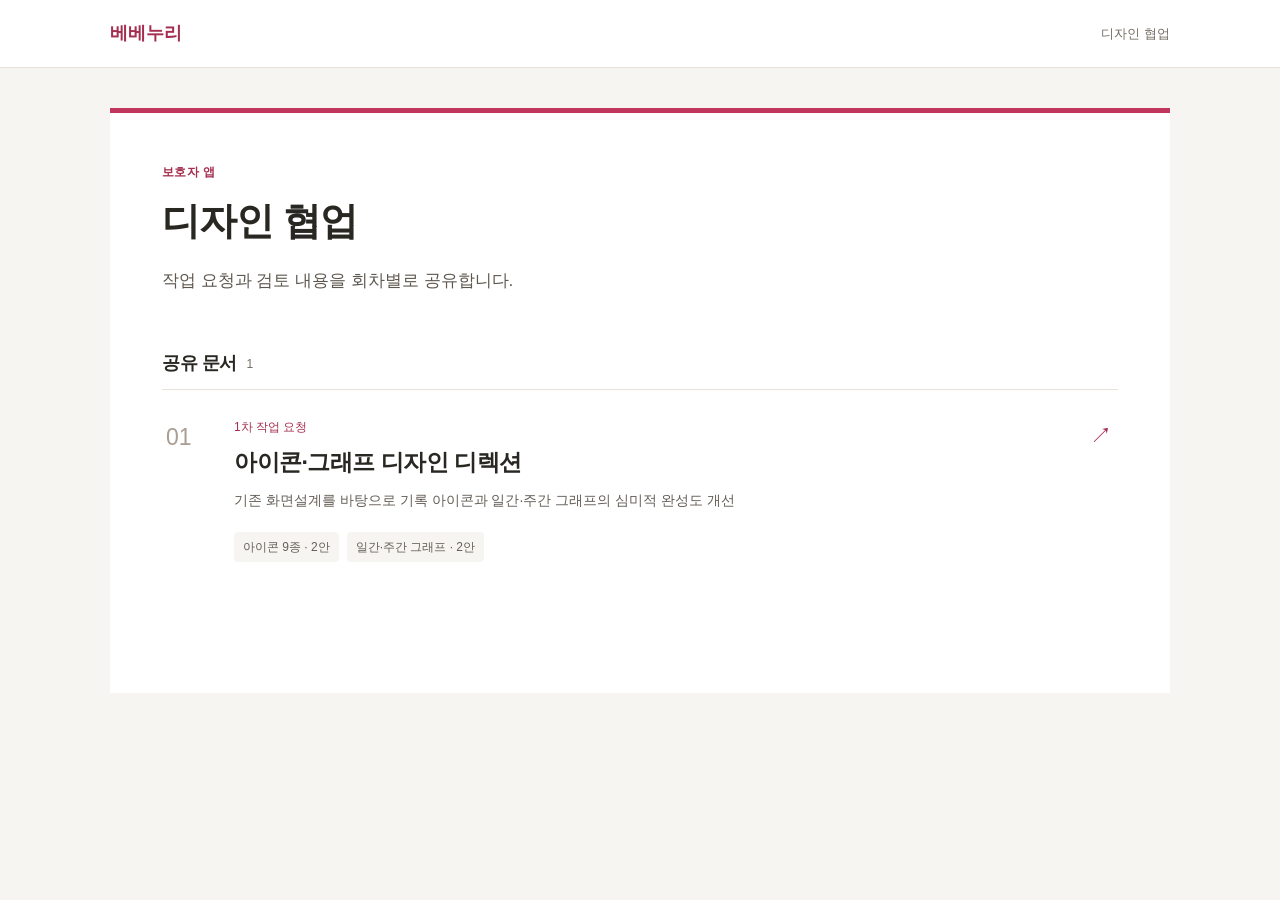
==== commit 3ac81e08: "Focus first design request on visual refinement within existing UX" ====
--- a/index.html
+++ b/index.html
@@ -1,131 +1,15 @@
-<!doctype html><html lang="ko"><head><meta charset="utf-8"><meta name="viewport" content="width=device-width,initial-scale=1"><title>베베누리 아이콘·그래프 디자인 디렉션</title><meta name="description" content="베베누리 보호자 앱의 기록 아이콘과 일간·주간 그래프 디자인 디렉션"><meta name="robots" content="noindex,nofollow">
-<link rel="stylesheet" href="/styles.css"></head><body><nav class="site-nav" aria-label="문서 목차"><a class="brand" href="#top">베베누리</a><a href="#direction">방향</a><a href="#colors">컬러</a><a href="#icons">아이콘</a><a href="#daily">일간</a><a href="#weekly">주간</a><a href="#scope">요청 시안</a></nav><main id="top">
-<header><h1>베베누리<br>아이콘·그래프 디자인 디렉션</h1>
-<p>매일 기록하기 편하고, 아이의 생활 패턴을 쉽게 읽을 수 있는 보호자 앱</p>
-</header>
-
-<section id="direction"><h2>디자인 방향</h2>
-<p class="lead"><strong>부드러운 인상 안에서, 기록과 정보는 명확하게.</strong></p>
-<p>베베누리는 보호자가 수유·수면·성장 등을 반복해서 기록하고 돌아보는 앱입니다. 기록을 고를 때는 친근하고 쉽게 알아볼 수 있어야 하며, 통계에서는 장식보다 시간의 흐름과 기록의 차이가 먼저 읽혀야 합니다.</p>
-<dl class="brief-rules">
-<div><dt>아이콘</dt><dd>육아 행동을 알아볼 수 있는 친근한 표현. 작은 크기에서도 구분되는 형태와 한 세트의 완성도.</dd></div>
-<div><dt>그래프</dt><dd>영역과 색으로 생활 패턴을 읽는 표현. 여러 기록이 모여도 명확한 시간축과 정보의 강약.</dd></div>
-<div><dt>제안의 초점</dt><dd>현재 화면의 장점과 개선점을 짚고, 두 시안이 각각 어떤 문제를 해결하는지 실제 적용 화면으로 보여 주세요.</dd></div>
-</dl>
-</section>
-<section id="colors"><h2>브랜드 팔레트</h2>
-<p>브랜드 분홍과 세컨더리 골드를 유지하며, 두 색과 조화를 이루는 팔레트를 제안해 주세요. 아이콘에는 친근함을, 그래프에는 기록을 구분하는 선명함을 기대합니다.</p>
-<div class="palette fixed-palette"><article class="swatch"><div class="color-sample" style="background:#F46788"></div><div><strong>브랜드 분홍</strong><span class="hex">#F46788</span><p>브랜드의 기본 색상</p>
-<code>--mt-brand-primary</code></div></article>
-<article class="swatch"><div class="color-sample" style="background:#F2BA43"></div><div><strong>세컨더리 골드</strong><span class="hex">#F2BA43</span><p>브랜드의 세컨더리 색상</p>
-<code>--mt-brand-secondary</code></div></article>
-</div>
-<p class="short-note">현재 화면은 미색 바탕과 흰 표면, 웜그레이 텍스트를 사용합니다. 새 팔레트는 홈의 작은 아이콘과 통계의 넓은 색 영역에 각각 적용해 조화를 확인해 주세요.</p>
-<details class="reference-details"><summary>현재 UI 팔레트</summary><div class="palette"><article class="swatch"><div class="color-sample" style="background:#C0365D"></div><div><strong>주요 버튼·강조</strong><span class="hex">#C0365D</span><p>브랜드 분홍보다 짙은 버튼과 강조 텍스트</p>
-</div></article>
-<article class="swatch"><div class="color-sample" style="background:#9F2D4D"></div><div><strong>강한 CTA</strong><span class="hex">#9F2D4D</span><p>중요 행동을 위한 더 짙은 분홍</p>
-</div></article>
-<article class="swatch"><div class="color-sample" style="background:#F6F5F1"></div><div><strong>앱 기본 바탕</strong><span class="hex">#F6F5F1</span><p>앱 전반의 따뜻한 미색</p>
-</div></article>
-<article class="swatch"><div class="color-sample" style="background:#FFFFFF"></div><div><strong>카드·시트 표면</strong><span class="hex">#FFFFFF</span><p>기본 바탕 위의 흰 표면</p>
-</div></article>
-<article class="swatch"><div class="color-sample" style="background:#211F1B"></div><div><strong>주요 텍스트</strong><span class="hex">#211F1B</span><p>제목·본문·핵심 수치</p>
-</div></article>
-<article class="swatch"><div class="color-sample" style="background:#56544F"></div><div><strong>보조 텍스트</strong><span class="hex">#56544F</span><p>설명과 보조 정보</p>
-</div></article>
-<article class="swatch"><div class="color-sample" style="background:#FFEEF0"></div><div><strong>선택 배경</strong><span class="hex">#FFEEF0</span><p>연한 분홍의 선택 영역</p>
-</div></article>
-<article class="swatch"><div class="color-sample" style="background:#FFF3DE"></div><div><strong>따뜻한 강조 배경</strong><span class="hex">#FFF3DE</span><p>골드 계열의 밝은 강조 면</p>
-</div></article>
-<article class="swatch"><div class="color-sample" style="background:#007A78"></div><div><strong>정상</strong><span class="hex">#007A78</span><p>청록색 상태 표시</p>
-</div></article>
-<article class="swatch"><div class="color-sample" style="background:#F0A202"></div><div><strong>주의</strong><span class="hex">#F0A202</span><p>노란 주황색 채움</p>
-</div></article>
-<article class="swatch"><div class="color-sample" style="background:#A61B29"></div><div><strong>위험</strong><span class="hex">#A61B29</span><p>진홍색 상태 표시</p>
-</div></article>
-<article class="swatch"><div class="color-sample" style="background:#4A5568"></div><div><strong>판정 대기</strong><span class="hex">#4A5568</span><p>슬레이트색 상태 표시</p>
-</div></article>
-</div><p>상태색은 정상·주의·위험·대기의 의미를 전달하고, 기록 종류나 선택 상태와 구분되어야 합니다.</p>
-</details>
-
-</section>
-<section id="icons"><h2>01 · 기록 아이콘</h2>
-<div class="comparison comparison-icons"><div><h3>현재 구현</h3>
-<figure><button class="expand" aria-label="빠른 기록 영역 확대"><span class="image-crop" style="--crop-ratio:2.845528;aspect-ratio:350/123"><img style="width:100.00000%;max-width:none;height:auto;left:0.00000%;top:0.00000%" src="assets/current-records.png" alt="빠른 기록 영역"></span></button><figcaption><strong>빠른 기록 영역</strong><p>원형 배경·선형 아이콘·기록명. 가로로 넘기는 구조.</p>
-</figcaption></figure>
-</div><div><h3>참고 · 베이비타임</h3>
-<figure><button class="expand" aria-label="아이콘과 기록 선택 이미지 확대"><span class="image-crop" style="--crop-ratio:2.229167;aspect-ratio:1070/480"><img style="width:116.07477%;max-width:none;height:auto;left:-7.94393%;top:-93.75000%" src="assets/babytime-records.png" alt="베이비타임 아이콘과 기록 선택 참고 이미지"></span></button><figcaption><strong>베이비타임 · 기록 선택</strong><p>채색된 대상 표현과 종류별 구분을 참고합니다.</p>
-<a href="https://is1-ssl.mzstatic.com/image/thumb/PurpleSource122/v4/e8/33/f3/e833f3ce-8058-9f5b-f39e-9cb8eca64eab/403bd6ec-b80b-4a60-b1d9-384f7fd5e80f_Appstore_KR_2208.png/392x696bb.png" target="_blank" rel="noreferrer">이미지 출처 · 베이비타임</a></figcaption></figure>
-</div></div>
-<h3>핵심 요청</h3>
-<ul class="concise-list"><li><strong>식별성</strong> 수유 3종을 구분하고 유축·성장 측정의 의미를 명확히 표현</li><li><strong>통일감</strong> 9종의 비례·복잡도·색 사용을 한 세트로 정리</li><li><strong>연결성</strong> 홈·기록 목록·통계에서 같은 기록으로 인식</li></ul>
-<h3>현재 아이콘 9종 · 항목별 검토점</h3>
-<div class="icon-inventory"><article class="icon-item"><div class="current-symbol"><svg width="24" height="24" viewBox="0 0 24 24" fill="none" stroke="currentColor" stroke-width="2" stroke-linecap="round" stroke-linejoin="round" aria-hidden="true"><path d="M8.2 9.2a2.6 2.6 0 1 0 0-5.2 2.6 2.6 0 0 0 0 5.2Z"/><path d="M15.8 14.2a2.1 2.1 0 1 0 0-4.2 2.1 2.1 0 0 0 0 4.2Z"/><path d="M5.2 20v-4.6c0-2.3 1.9-4.2 4.2-4.2h1.1c1.2 2.6 3.6 4.4 6.5 4.8"/><path d="M11.4 18.2c1.9 1.6 4.8 1.9 7.4.8"/></svg><strong>모유수유</strong><span>수유 시간·방향 기록</span></div><p>작은 크기의 수유 장면 식별</p>
-</article>
-<article class="icon-item"><div class="current-symbol"><svg width="24" height="24" viewBox="0 0 24 24" fill="none" stroke="currentColor" stroke-width="2" stroke-linecap="round" stroke-linejoin="round" aria-hidden="true"><path d="M9 3h6"/><path d="M10 3v2.3L8.5 7.5A3 3 0 0 0 8 9.2V18a3 3 0 0 0 3 3h2a3 3 0 0 0 3-3V9.2a3 3 0 0 0-.5-1.7L14 5.3V3"/><path d="M8 11h8"/></svg><strong>젖병수유</strong><span>모유·분유 섭취량 기록</span></div><p>모유수유·유축과 명확히 구분</p>
-</article>
-<article class="icon-item"><div class="current-symbol"><svg xmlns="http://www.w3.org/2000/svg" width="24" height="24" viewBox="0 0 24 24" fill="none" stroke="currentColor" stroke-width="2" stroke-linecap="round" stroke-linejoin="round" class="lucide lucide-droplets" aria-hidden="true"><path d="M7 16.3c2.2 0 4-1.83 4-4.05 0-1.16-.57-2.26-1.71-3.19S7.29 6.75 7 5.3c-.29 1.45-1.14 2.84-2.29 3.76S3 11.1 3 12.25c0 2.22 1.8 4.05 4 4.05z"></path><path d="M12.56 6.6A10.97 10.97 0 0 0 14 3.02c.5 2.5 2 4.9 4 6.5s3 3.5 3 5.5a6.98 6.98 0 0 1-11.91 4.97"></path></svg><strong>유축</strong><span>유축량·소요 시간 기록</span></div><p>물방울보다 유축 의미를 명확히</p>
-</article>
-<article class="icon-item"><div class="current-symbol"><svg xmlns="http://www.w3.org/2000/svg" width="24" height="24" viewBox="0 0 24 24" fill="none" stroke="currentColor" stroke-width="2" stroke-linecap="round" stroke-linejoin="round" class="lucide lucide-soup" aria-hidden="true"><path d="M12 21a9 9 0 0 0 9-9H3a9 9 0 0 0 9 9Z"></path><path d="M7 21h10"></path><path d="M19.5 12 22 6"></path><path d="M16.25 3c.27.1.8.53.75 1.36-.06.83-.93 1.2-1 2.02-.05.78.34 1.24.73 1.62"></path><path d="M11.25 3c.27.1.8.53.74 1.36-.05.83-.93 1.2-.98 2.02-.06.78.33 1.24.72 1.62"></path><path d="M6.25 3c.27.1.8.53.75 1.36-.06.83-.93 1.2-1 2.02-.05.78.34 1.24.74 1.62"></path></svg><strong>이유식</strong><span>음식·양·반응 기록</span></div><p>육아 기록에 맞는 음식 표현</p>
-</article>
-<article class="icon-item"><div class="current-symbol"><svg width="24" height="24" viewBox="0 0 24 24" fill="none" stroke="currentColor" stroke-width="2" stroke-linecap="round" stroke-linejoin="round" aria-hidden="true"><path d="M5 6.5h14l-1.3 10.8a2 2 0 0 1-2 1.7H8.3a2 2 0 0 1-2-1.7L5 6.5Z"/><path d="M5.5 10h3M15.5 10h3"/><path d="M8.5 14.5c1.4-1.8 2.5-2.7 3.5-2.7s2.1.9 3.5 2.7"/></svg><strong>기저귀</strong><span>소변·대변·상태 기록</span></div><p>작은 크기에서 내부 선 정리</p>
-</article>
-<article class="icon-item"><div class="current-symbol"><svg xmlns="http://www.w3.org/2000/svg" width="24" height="24" viewBox="0 0 24 24" fill="none" stroke="currentColor" stroke-width="2" stroke-linecap="round" stroke-linejoin="round" class="lucide lucide-moon-star" aria-hidden="true"><path d="M18 5h4"></path><path d="M20 3v4"></path><path d="M20.985 12.486a9 9 0 1 1-9.473-9.472c.405-.022.617.46.402.803a6 6 0 0 0 8.268 8.268c.344-.215.825-.004.803.401"></path></svg><strong>수면</strong><span>잠든 시각·깬 시각 기록</span></div><p>낮잠·밤잠을 아우르는 표현</p>
-</article>
-<article class="icon-item"><div class="current-symbol"><svg xmlns="http://www.w3.org/2000/svg" width="24" height="24" viewBox="0 0 24 24" fill="none" stroke="currentColor" stroke-width="2" stroke-linecap="round" stroke-linejoin="round" class="lucide lucide-weight" aria-hidden="true"><circle cx="12" cy="5" r="3"></circle><path d="M6.5 8a2 2 0 0 0-1.905 1.46L2.1 18.5A2 2 0 0 0 4 21h16a2 2 0 0 0 1.925-2.54L19.4 9.5A2 2 0 0 0 17.48 8Z"></path></svg><strong>성장 측정</strong><span>체중·키·머리둘레 기록</span></div><p>체중·키·머리둘레를 대표</p>
-</article>
-<article class="icon-item"><div class="current-symbol"><svg xmlns="http://www.w3.org/2000/svg" width="24" height="24" viewBox="0 0 24 24" fill="none" stroke="currentColor" stroke-width="2" stroke-linecap="round" stroke-linejoin="round" class="lucide lucide-hospital" aria-hidden="true"><path d="M12 7v4"></path><path d="M14 21v-3a2 2 0 0 0-4 0v3"></path><path d="M14 9h-4"></path><path d="M18 11h2a2 2 0 0 1 2 2v6a2 2 0 0 1-2 2H4a2 2 0 0 1-2-2v-9a2 2 0 0 1 2-2h2"></path><path d="M18 21V5a2 2 0 0 0-2-2H8a2 2 0 0 0-2 2v16"></path></svg><strong>병원</strong><span>예방접종·진료·메모 기록</span></div><p>다른 기록과 복잡도·비례 통일</p>
-</article>
-<article class="icon-item"><div class="current-symbol"><svg xmlns="http://www.w3.org/2000/svg" width="24" height="24" viewBox="0 0 24 24" fill="none" stroke="currentColor" stroke-width="2" stroke-linecap="round" stroke-linejoin="round" class="lucide lucide-blocks" aria-hidden="true"><path d="M10 22V7a1 1 0 0 0-1-1H4a2 2 0 0 0-2 2v12a2 2 0 0 0 2 2h12a2 2 0 0 0 2-2v-5a1 1 0 0 0-1-1H2"></path><rect x="14" y="2" width="8" height="8" rx="1"></rect></svg><strong>놀이</strong><span>놀이 시간·메모 기록</span></div><p>여러 도형이 하나로 읽히게</p>
-</article>
-</div>
-<p class="deliver-line"><strong>2안 제안</strong> 각 안에 9종 전체와 홈 적용 모습, 스타일 선택 이유를 담아 주세요.</p>
-</section>
-<section id="daily"><h2>02 · 일간 그래프</h2>
-<p><strong>현재 원형 구조는 유지하고, 색상과 정보 표시를 정돈합니다.</strong></p>
-<p class="short-note">고객사는 베이비타임과 매우 유사한 통계 UX를 요청했습니다. 일간의 원형 시간 배치와 주간의 날짜별 시간 영역이 공통 기준입니다.</p>
-<div class="comparison comparison-daily"><div><h3>현재 구현</h3>
-<figure><button class="expand" aria-label="현재 일간 차트 확대"><span class="image-crop" style="--crop-ratio:0.781250;aspect-ratio:350/448"><img style="width:100.00000%;max-width:none;height:auto;left:0.00000%;top:0.00000%" src="assets/current-daily.png" alt="현재 일간 차트"></span></button><figcaption><strong>현재 일간 차트</strong><p>수면 영역과 시점별 수유량 라벨을 사용합니다.</p>
-</figcaption></figure>
-</div><div><h3>참고 · 베이비타임</h3>
-<figure><button class="expand" aria-label="일간 일과표 이미지 확대"><span class="image-crop" style="--crop-ratio:0.984043;aspect-ratio:925/940"><img style="width:134.27027%;max-width:none;height:auto;left:-17.83784%;top:-87.23404%" src="assets/babytime-daily.png" alt="베이비타임 일간 일과표 참고 이미지"></span></button><figcaption><strong>베이비타임 · 일과표</strong><p>24시간의 시점과 지속 시간을 색 영역으로 표시합니다.</p>
-<a href="https://is1-ssl.mzstatic.com/image/thumb/Purple112/v4/0e/db/94/0edb9422-8b29-2d84-781e-0ce4e76e7c90/db3ed5ea-ed5e-498d-9136-3be3eb76f281_Appstore_KR_02.png/392x696bb.png" target="_blank" rel="noreferrer">이미지 출처 · 베이비타임</a></figcaption></figure>
-</div></div>
-<dl class="brief-rules"><div><dt>유지</dt><dd>24시간 원형 배치 · 시작~종료 시간에 맞는 영역 채움</dd></div>
-<div><dt>개선</dt><dd>기록 종류별 색상 구분 · 시간 영역을 가리지 않는 수치 라벨 · 기록 선택 표시</dd></div>
-<div><dt>비교</dt><dd>같은 기록 데이터로 두 안의 색상·경계·눈금·라벨을 비교</dd></div></dl>
-</section>
-<section id="weekly"><h2>03 · 주간 그래프</h2>
-<p class="lead"><strong>7일의 수면·수유 패턴을 한눈에 비교할 수 있게.</strong></p>
-<div class="comparison comparison-weekly"><div><h3>현재 구현</h3>
-<figure><button class="expand" aria-label="현재 주간 시간표 확대"><span class="image-crop" style="--crop-ratio:0.490196;aspect-ratio:350/714"><img style="width:100.00000%;max-width:none;height:auto;left:0.00000%;top:0.00000%" src="assets/current-weekly.png" alt="현재 주간 시간표"></span></button><figcaption><strong>현재 주간 시간표</strong><p>날짜별 열에 긴 수면과 짧은 수유 구간을 표시합니다.</p>
-</figcaption></figure>
-</div><div><h3>참고 · 베이비타임</h3>
-<figure><button class="expand" aria-label="주간 패턴 이미지 확대"><span class="image-crop" style="--crop-ratio:0.846154;aspect-ratio:990/1170"><img style="width:125.45455%;max-width:none;height:auto;left:-12.62626%;top:-65.81197%" src="assets/babytime-weekly.png" alt="베이비타임 주간 패턴 참고 이미지"></span></button><figcaption><strong>베이비타임 · 주간 패턴</strong><p>날짜별 같은 시간대를 색 영역으로 비교합니다.</p>
-<a href="https://is1-ssl.mzstatic.com/image/thumb/PurpleSource112/v4/6e/77/e2/6e77e22b-38f2-4943-9671-ba6ce833d300/23f01aa0-59c7-4bdb-9d9d-5dc3a458234c_iOS_weekly_KR.png/392x696bb.png" target="_blank" rel="noreferrer">이미지 출처 · 베이비타임</a></figcaption></figure>
-</div></div>
-<h3>현재 문제 → 디자인 과제</h3>
-<div class="issue-list">
-<div><strong>오른쪽 날짜 잘림</strong><span>7일의 날짜와 기록 영역이 함께 읽히는 열 너비·여백·시간축</span></div>
-<div><strong>하루 일부만 보이는 긴 시간표</strong><span>전체 패턴을 읽는 밀도와 짧은 기록을 자세히 확인하는 방식</span></div>
-<div><strong>날짜 아래 표식·필터·시각선의 경쟁</strong><span>날짜·시간축·기록이 먼저 보이도록 보조 정보의 강조 조정</span></div>
-<div><strong>긴 구간과 짧은 기록의 크기 차이</strong><span>색상·경계·겹침·선택 표시로 종류와 시각을 명확하게</span></div>
-</div>
-<p class="short-note">베이비타임처럼 날짜별 시간 영역과 선명한 종류 구분을 유지합니다. 같은 기록은 일간·주간·범례에서 같은 색으로 이어져야 합니다.</p>
-<p class="deliver-line"><strong>2안 비교</strong> 같은 7일 데이터로 <b>전체 패턴 + 짧거나 겹친 기록 선택</b>을 보여 주세요. 단순 축소로 기록을 누르기 어렵게 만들지 않아야 합니다.</p>
-</section>
-<section id="scope"><h2>04 · 요청할 시안</h2>
-<p>각 시안의 표현 방향과 개선 이유를 실제 화면에서 비교할 수 있게 제안해 주세요.</p>
-<div class="deliverables"><article><span>아이콘</span><h3>9종 × 2안</h3>
-<p>9종 전체 + 홈 적용 화면</p>
-</article>
-<article><span>그래프</span><h3>일간·주간 × 2안</h3>
-<p>일간·주간 한 세트 + 주간 기록 선택 상태</p>
-</article>
-</div>
-<ol class="concise-list"><li><strong>제안 이유</strong> 각 안이 해결하는 문제와 표현의 차이</li><li><strong>함께 검토</strong> 아이콘의 식별성, 일간의 가독성, 주간의 7일 비교</li><li><strong>방향 합의 후</strong> 선택안 보완과 나머지 아이콘·세부 상태의 제작 범위 결정</li></ol>
-</section>
-<footer>베이비타임 참고 이미지 출처: Simfler Inc. · <a href="https://apps.apple.com/kr/app/babytime-record-analysis/id1052459780" target="_blank" rel="noreferrer">App Store 소개 자료</a></footer>
-</main><dialog id="zoom" aria-label="참고 이미지 확대"><button id="close">닫기</button><img id="full" alt=""></dialog>
-<script src="/app.js" defer></script>
+<!doctype html>
+<html lang="ko"><head><meta charset="utf-8"><meta name="viewport" content="width=device-width,initial-scale=1">
+<title>베베누리 디자인 협업</title><meta name="description" content="베베누리 디자인 작업 요청과 공유 문서"><meta name="robots" content="noindex,nofollow"><link rel="stylesheet" href="/styles.css"></head>
+<body class="library-page">
+<nav class="site-nav" aria-label="사이트"><a class="brand" href="/">베베누리</a><span class="library-nav-label">디자인 협업</span></nav>
+<main class="library">
+<header><p class="request-label">보호자 앱</p><h1>디자인 협업</h1><p>작업 요청과 검토 내용을 회차별로 공유합니다.</p></header>
+<div class="library-heading"><h2>공유 문서</h2><span>1</span></div>
+<div class="document-list"><a class="document-row" href="/requests/01/"><span class="document-number">01</span><div class="document-copy"><p class="document-label">1차 작업 요청</p><h2>아이콘·그래프 디자인 디렉션</h2><p>기존 화면설계를 바탕으로 기록 아이콘과 일간·주간 그래프의 심미적 완성도 개선</p><div class="document-tags"><span>아이콘 9종 · 2안</span><span>일간·주간 그래프 · 2안</span></div></div><span class="document-arrow" aria-hidden="true">↗</span></a></div>
+</main>
+<script>
+const oldSections=['direction','colors','icons','daily','weekly','scope'];
+if(oldSections.includes(location.hash.slice(1)))location.replace('/requests/01/'+location.hash);
+</script>
 </body></html>
--- a/styles.css
+++ b/styles.css
@@ -56,3 +56,15 @@
 #direction{border-top:0;padding-top:0}
 .comparison figure{border:0;border-radius:0}.comparison figcaption{border:0;padding:14px 0;background:white}.comparison .expand{border:1px solid #e6e0d8;border-radius:8px}
 .issue-list>div+div{border-top:1px solid #eeeae5}
+
+.back-to-list{display:inline-block;margin-bottom:24px;font-size:13px;color:#756e65;text-decoration:none}
+header .request-label,.request-label{font-size:12px;font-weight:600;color:#a52f50;letter-spacing:.04em;margin:0 0 12px}
+.library-nav-label{color:#756e65;font-size:13px}.library{min-height:65vh;padding:48px 52px}
+.library header{margin-bottom:54px}.library h1{font-size:38px;margin-bottom:16px}.library header>p:last-child{font-size:17px}
+.library-heading{display:flex;align-items:center;gap:10px;margin-bottom:12px}.library-heading h2{font-size:18px;margin:0}.library-heading>span{font-size:12px;color:#756e65}
+.document-row{display:grid;grid-template-columns:48px minmax(0,1fr) 24px;gap:20px;padding:26px 4px;border-top:1px solid #e6e0d8;text-decoration:none;color:inherit}
+.document-row:hover .document-copy h2{color:#a52f50}.document-row:focus-visible{outline:2px solid #c0365d;outline-offset:5px}
+.document-number{font-size:23px;color:#aa9d91;font-weight:500}.document-copy .document-label{font-size:12px;color:#a52f50;margin:0 0 7px}
+.document-copy h2{font-size:23px;margin:0 0 8px;transition:color .15s}.document-copy>p{font-size:14px;color:#655e56;margin:0}
+.document-tags{display:flex;gap:8px;flex-wrap:wrap;margin-top:18px}.document-tags span{font-size:12px;padding:4px 9px;background:#f6f5f1;border-radius:4px;color:#655e56}.document-arrow{font-size:22px;color:#a52f50}
+@media(max-width:700px){.library{padding:32px 22px}.library h1{font-size:30px}.library header{margin-bottom:38px}.document-row{grid-template-columns:30px minmax(0,1fr) 18px;gap:10px}.document-copy h2{font-size:20px}.document-number{font-size:19px}.document-copy>p{font-size:13px}.document-arrow{font-size:18px}.back-to-list{margin-bottom:20px}}
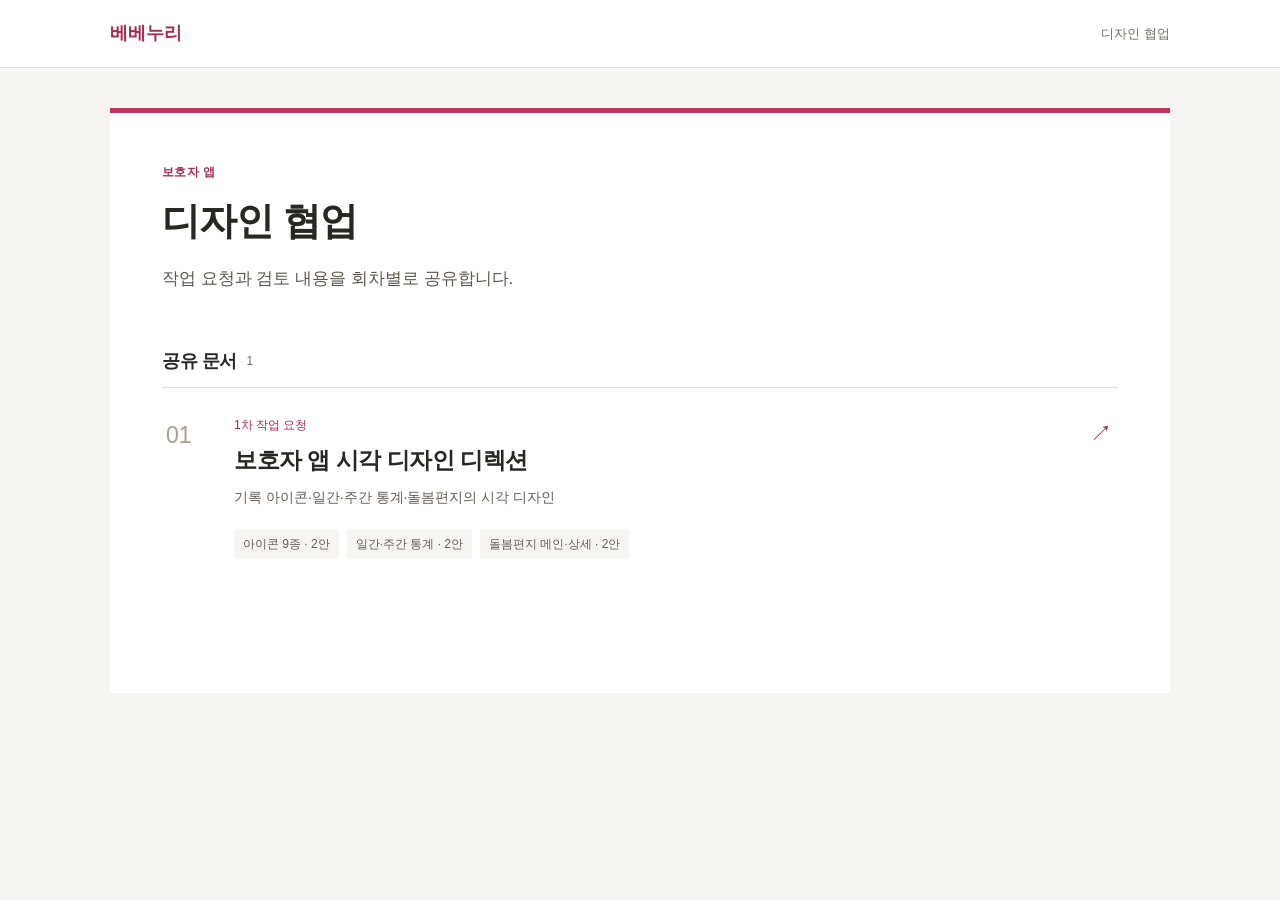
==== commit a9eff673: "Clarify care letter main and detail visual design brief" ====
--- a/index.html
+++ b/index.html
@@ -6,7 +6,7 @@
 <main class="library">
 <header><p class="request-label">보호자 앱</p><h1>디자인 협업</h1><p>작업 요청과 검토 내용을 회차별로 공유합니다.</p></header>
 <div class="library-heading"><h2>공유 문서</h2><span>1</span></div>
-<div class="document-list"><a class="document-row" href="/requests/01/"><span class="document-number">01</span><div class="document-copy"><p class="document-label">1차 작업 요청</p><h2>아이콘·그래프 디자인 디렉션</h2><p>기존 화면설계를 바탕으로 기록 아이콘과 일간·주간 그래프의 심미적 완성도 개선</p><div class="document-tags"><span>아이콘 9종 · 2안</span><span>일간·주간 그래프 · 2안</span></div></div><span class="document-arrow" aria-hidden="true">↗</span></a></div>
+<div class="document-list"><a class="document-row" href="/requests/01/"><span class="document-number">01</span><div class="document-copy"><p class="document-label">1차 작업 요청</p><h2>보호자 앱 시각 디자인 디렉션</h2><p>기록 아이콘·일간·주간 통계·돌봄편지의 시각 디자인</p><div class="document-tags"><span>아이콘 9종 · 2안</span><span>일간·주간 통계 · 2안</span><span>돌봄편지 메인·상세 · 2안</span></div></div><span class="document-arrow" aria-hidden="true">↗</span></a></div>
 </main>
 <script>
 const oldSections=['direction','colors','icons','daily','weekly','scope'];
--- a/styles.css
+++ b/styles.css
@@ -68,3 +68,25 @@
 .document-copy h2{font-size:23px;margin:0 0 8px;transition:color .15s}.document-copy>p{font-size:14px;color:#655e56;margin:0}
 .document-tags{display:flex;gap:8px;flex-wrap:wrap;margin-top:18px}.document-tags span{font-size:12px;padding:4px 9px;background:#f6f5f1;border-radius:4px;color:#655e56}.document-arrow{font-size:22px;color:#a52f50}
 @media(max-width:700px){.library{padding:32px 22px}.library h1{font-size:30px}.library header{margin-bottom:38px}.document-row{grid-template-columns:30px minmax(0,1fr) 18px;gap:10px}.document-copy h2{font-size:20px}.document-number{font-size:19px}.document-copy>p{font-size:13px}.document-arrow{font-size:18px}.back-to-list{margin-bottom:20px}}
+
+.concept-lead{font-size:28px;line-height:1.5;letter-spacing:-.7px;font-weight:650;margin:20px 0}
+.concept-options{display:grid;grid-template-columns:1fr 1fr;gap:32px;margin:20px 0}.concept-options article{padding:16px 20px;background:#f8f6f3;border-radius:8px}.concept-options span{font-size:12px;color:#756e65}.concept-options h4{font-size:18px;margin:6px 0 9px}.concept-options p{font-size:14px;margin:0}
+.scope-note{font-size:12px;color:#756e65;margin-top:22px}
+@media(max-width:700px){.concept-lead{font-size:25px}.concept-options{grid-template-columns:1fr;gap:12px}}
+
+header .document-title{font-size:34px;line-height:1.4;letter-spacing:-1px;margin:0 0 16px;font-weight:400}
+.document-title strong{font-weight:720}.document-title>span{font-weight:400;color:#655e56}
+header>p:last-child{font-size:16px;line-height:1.7;margin-top:0}header{margin-bottom:42px}
+#direction h2{font-size:21px;margin-bottom:16px}
+.concept-lead{font-size:23px;font-weight:550;line-height:1.55;letter-spacing:-.4px;margin:0 0 16px}
+.concept-lead span{font-weight:400;color:#655e56}
+@media(max-width:700px){header .document-title{font-size:27px;letter-spacing:-.7px}.concept-lead{font-size:20px}header>p:last-child{font-size:14px}header{margin-bottom:32px}}
+
+.letter-subtitle{margin-top:32px;font-size:19px}
+.letter-direction{display:grid;grid-template-columns:320px minmax(0,1fr);gap:32px;align-items:start;margin:20px 0 32px}
+.letter-direction figure{border:0;border-radius:0}.letter-direction .expand{background:#fff9ef;border:1px solid #eee6da;border-radius:10px;overflow:hidden}
+.letter-direction figcaption{padding:12px 0;font-size:12px}.letter-direction figcaption strong{font-size:14px}
+.letter-direction .letter-detail-image{height:520px}.letter-detail-image img{height:100%;object-fit:cover;object-position:top}
+.letter-intent{margin:0 0 16px;font-size:17px;font-weight:600}.letter-direction .brief-rules>div{grid-template-columns:68px minmax(0,1fr);gap:14px}.letter-direction .brief-rules dd{font-size:14px}
+.deliverables{grid-template-columns:repeat(3,minmax(0,1fr))}
+@media(max-width:700px){.letter-direction{grid-template-columns:1fr;gap:20px}.letter-direction figure{width:min(100%,350px);margin:auto}.deliverables{grid-template-columns:1fr}.letter-subtitle{font-size:18px}}
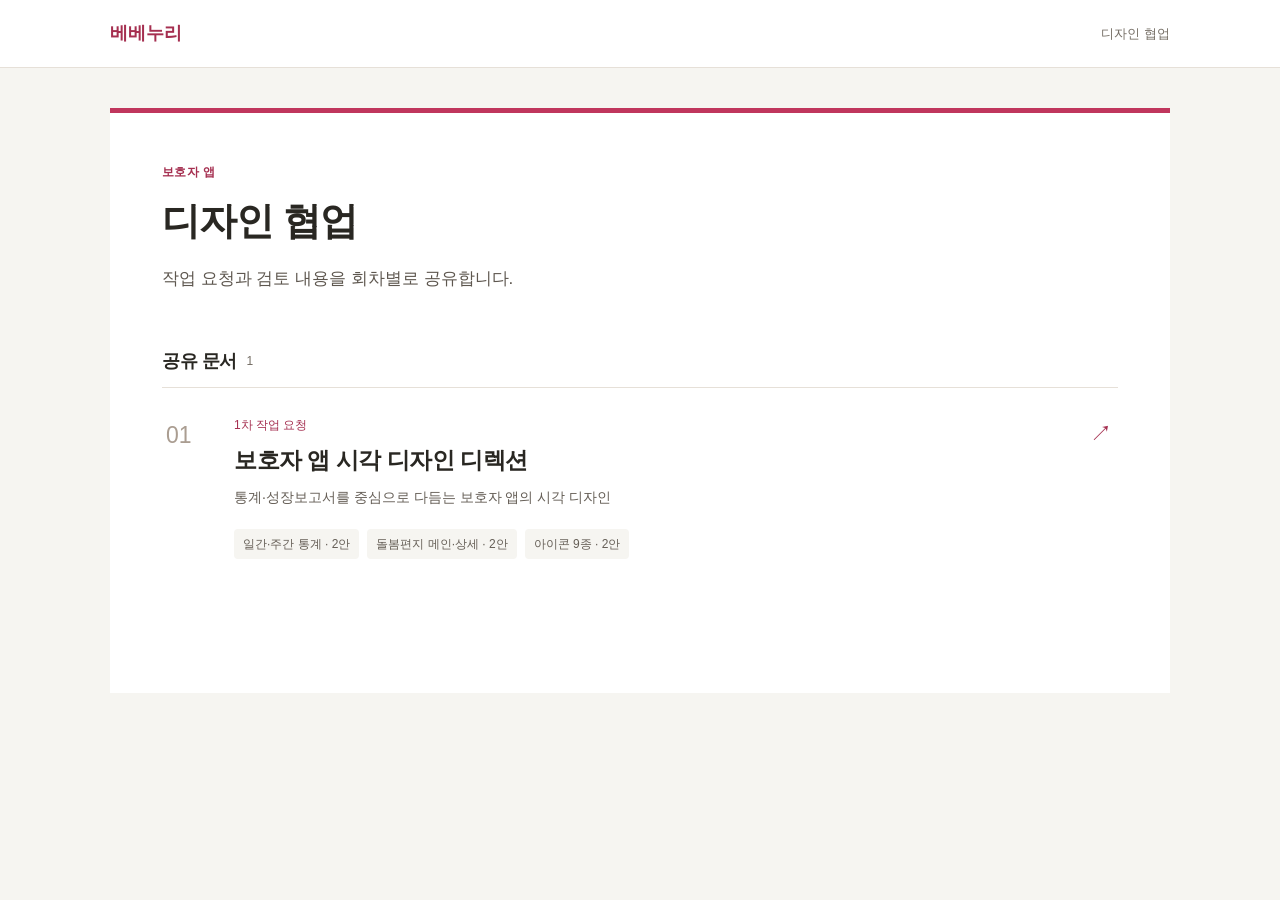
==== commit 98e14c89: "Prioritize statistics and growth report in design brief" ====
--- a/index.html
+++ b/index.html
@@ -6,7 +6,7 @@
 <main class="library">
 <header><p class="request-label">보호자 앱</p><h1>디자인 협업</h1><p>작업 요청과 검토 내용을 회차별로 공유합니다.</p></header>
 <div class="library-heading"><h2>공유 문서</h2><span>1</span></div>
-<div class="document-list"><a class="document-row" href="/requests/01/"><span class="document-number">01</span><div class="document-copy"><p class="document-label">1차 작업 요청</p><h2>보호자 앱 시각 디자인 디렉션</h2><p>기록 아이콘·일간·주간 통계·돌봄편지의 시각 디자인</p><div class="document-tags"><span>아이콘 9종 · 2안</span><span>일간·주간 통계 · 2안</span><span>돌봄편지 메인·상세 · 2안</span></div></div><span class="document-arrow" aria-hidden="true">↗</span></a></div>
+<div class="document-list"><a class="document-row" href="/requests/01/"><span class="document-number">01</span><div class="document-copy"><p class="document-label">1차 작업 요청</p><h2>보호자 앱 시각 디자인 디렉션</h2><p>통계·성장보고서를 중심으로 다듬는 보호자 앱의 시각 디자인</p><div class="document-tags"><span>일간·주간 통계 · 2안</span><span>돌봄편지 메인·상세 · 2안</span><span>아이콘 9종 · 2안</span></div></div><span class="document-arrow" aria-hidden="true">↗</span></a></div>
 </main>
 <script>
 const oldSections=['direction','colors','icons','daily','weekly','scope'];
--- a/styles.css
+++ b/styles.css
@@ -90,3 +90,8 @@
 .letter-intent{margin:0 0 16px;font-size:17px;font-weight:600}.letter-direction .brief-rules>div{grid-template-columns:68px minmax(0,1fr);gap:14px}.letter-direction .brief-rules dd{font-size:14px}
 .deliverables{grid-template-columns:repeat(3,minmax(0,1fr))}
 @media(max-width:700px){.letter-direction{grid-template-columns:1fr;gap:20px}.letter-direction figure{width:min(100%,350px);margin:auto}.deliverables{grid-template-columns:1fr}.letter-subtitle{font-size:18px}}
+
+.design-priorities{display:grid;grid-template-columns:1fr 1fr;gap:28px;margin:18px 0}
+.design-priorities article{padding:0 0 0 16px;border-left:2px solid #e8b7c3}.design-priorities h3{font-size:17px;margin:0 0 8px}.design-priorities p{font-size:14px;margin:0;color:#655e56}
+.priority-support{font-size:14px;color:#655e56;margin:20px 0 32px}#direction .tone-heading{margin-top:34px}
+@media(max-width:700px){.design-priorities{grid-template-columns:1fr;gap:20px}.design-priorities h3{font-size:16px}}
